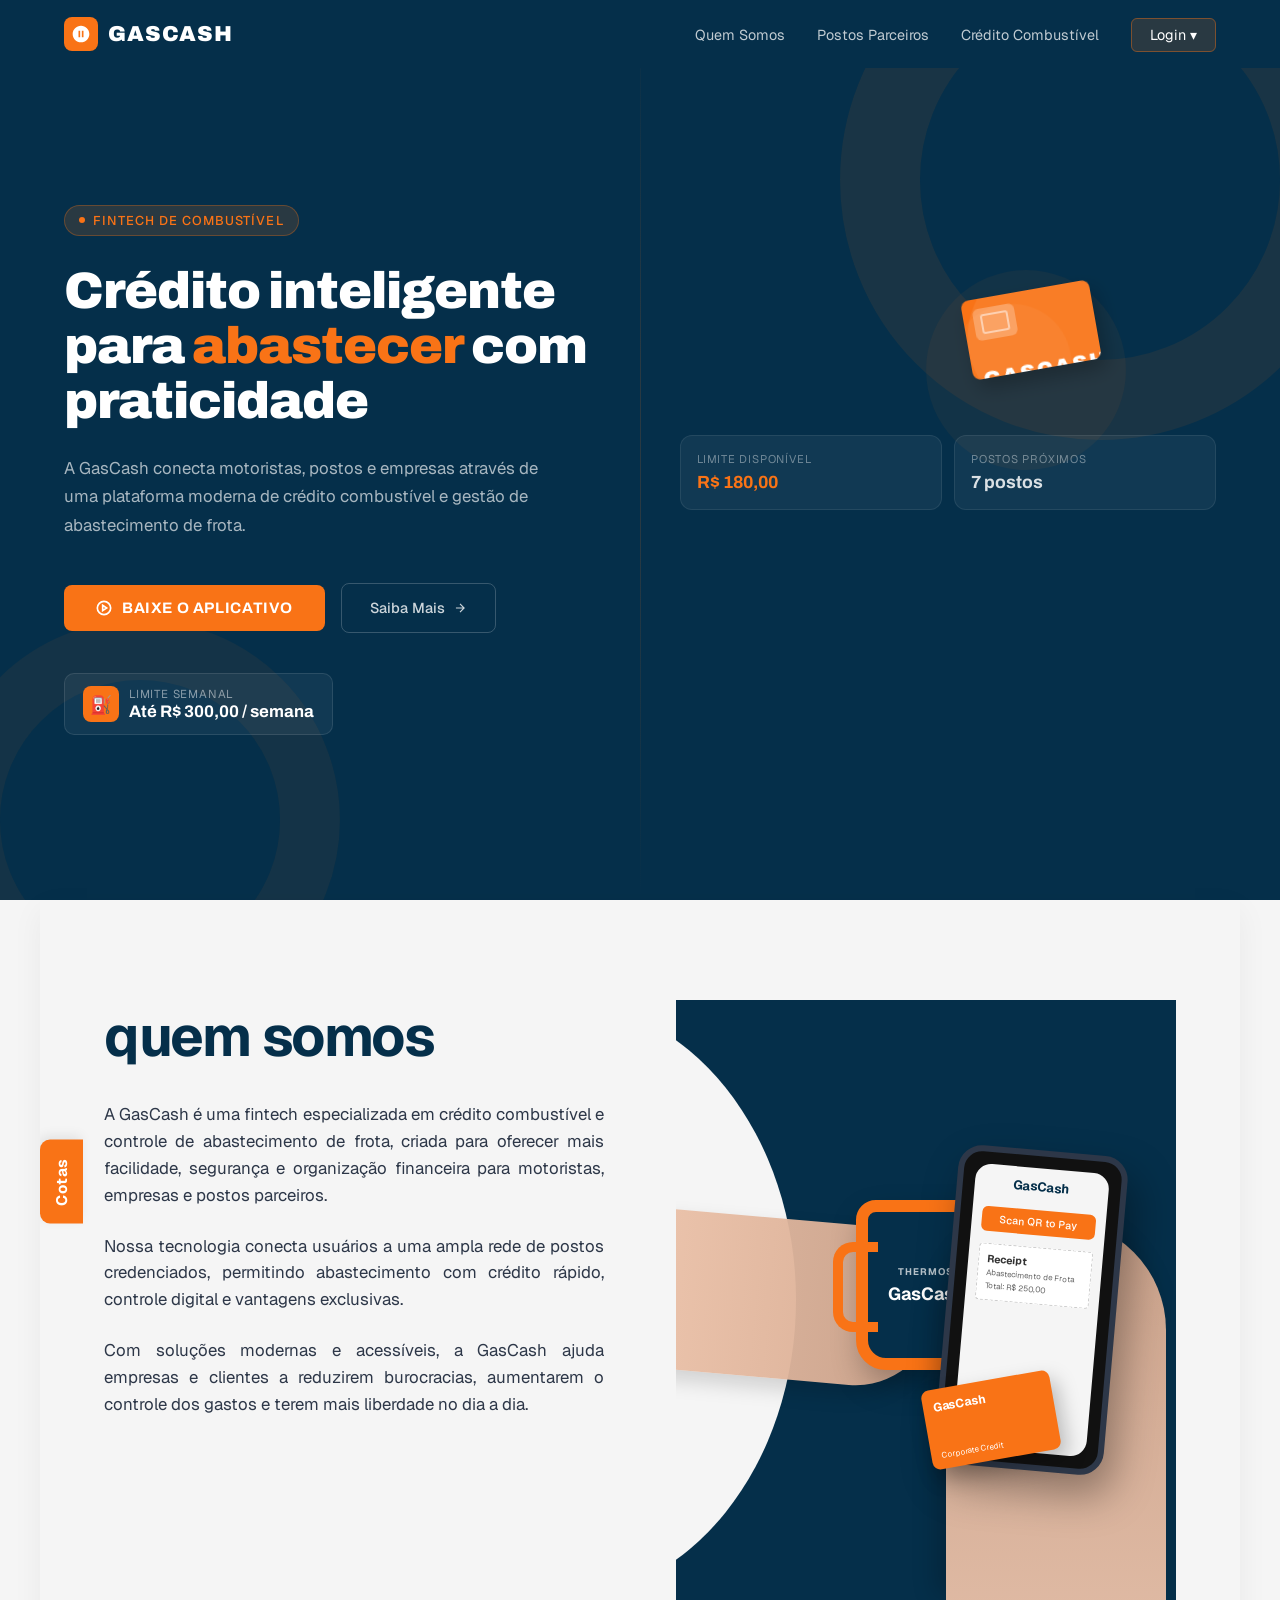
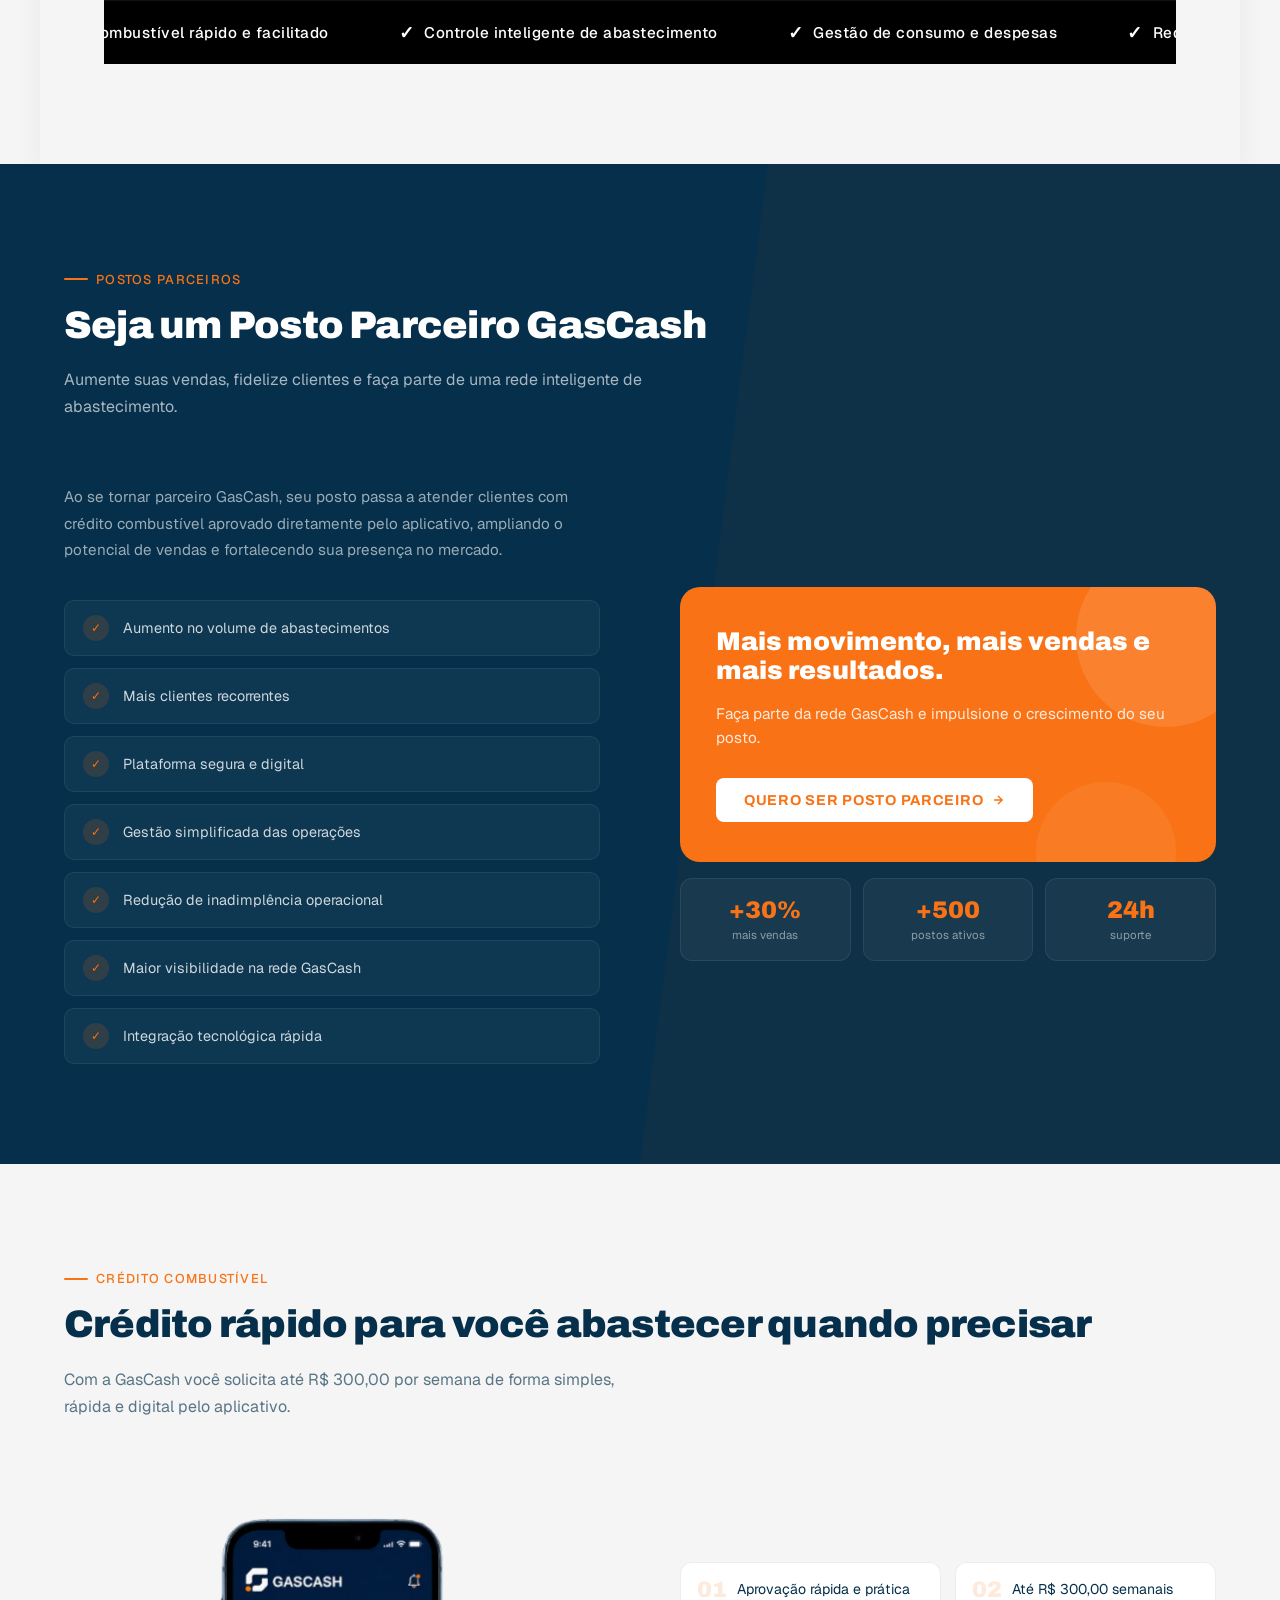
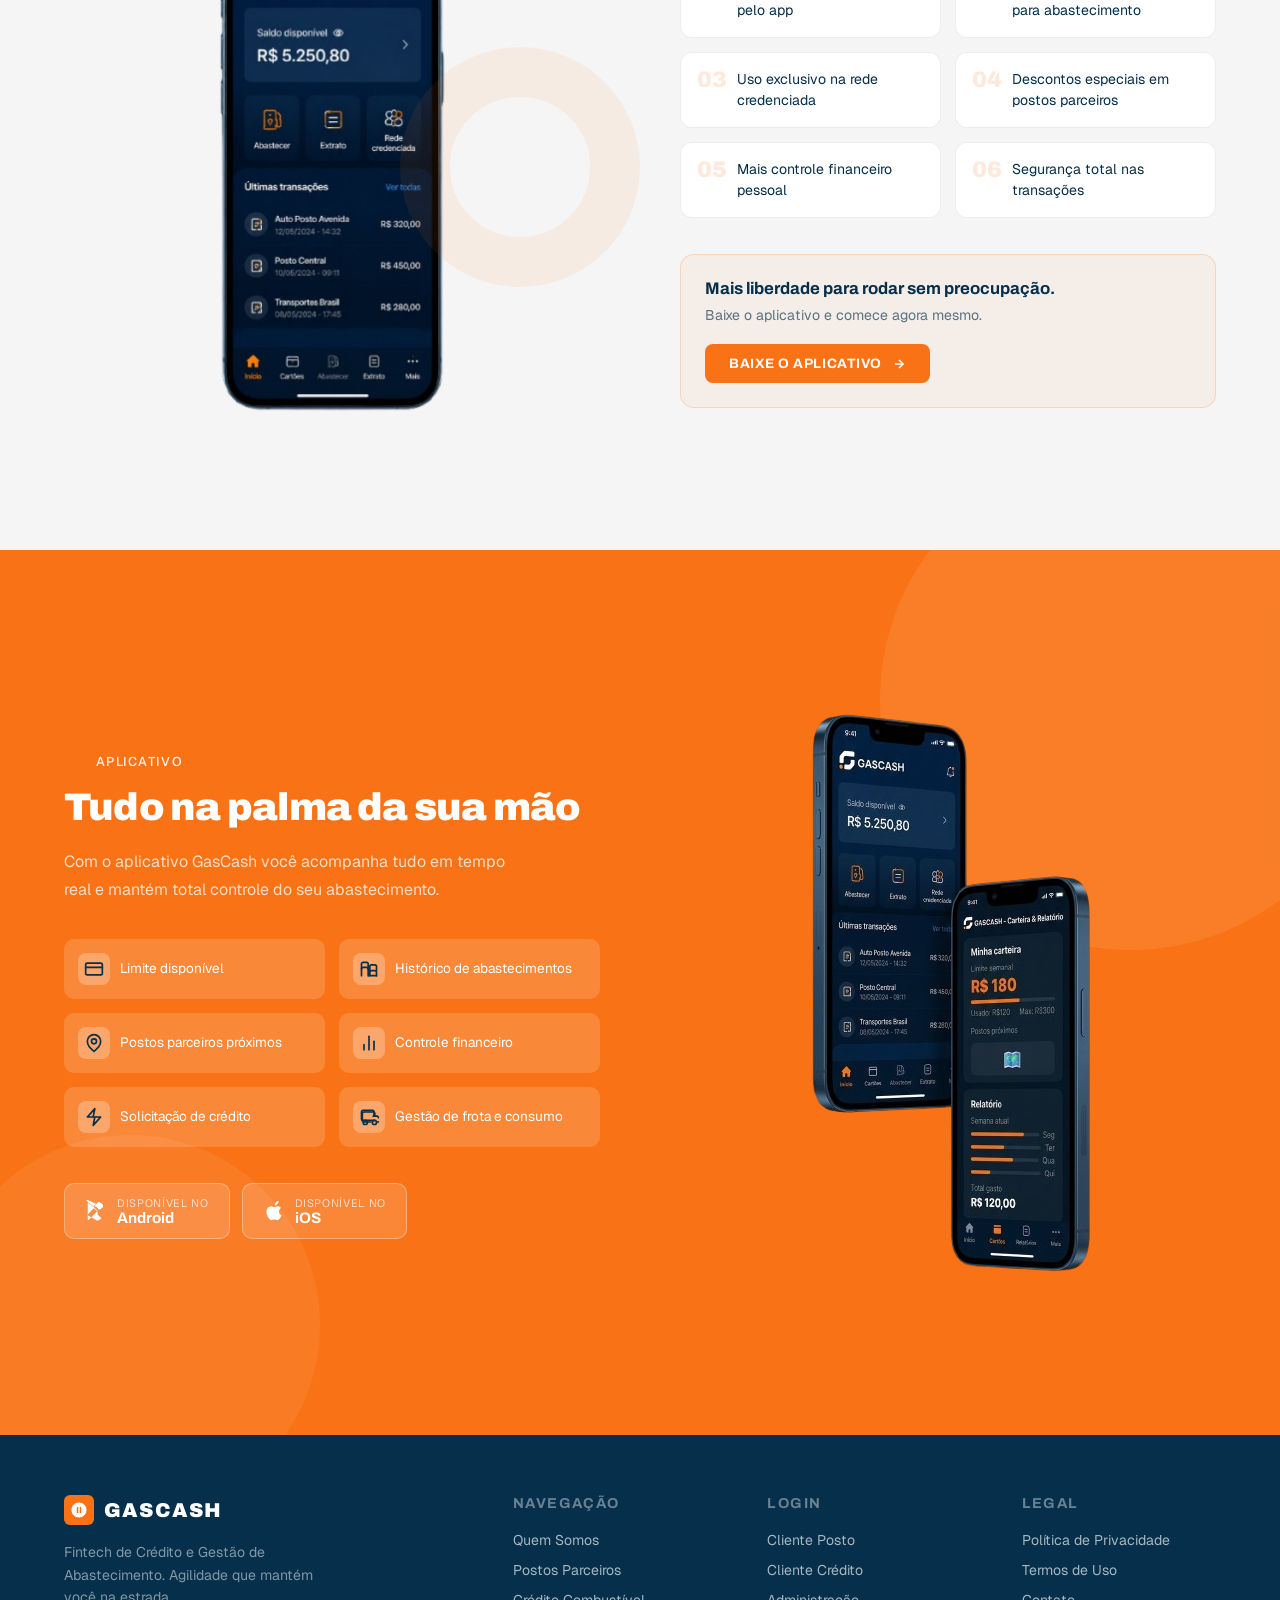
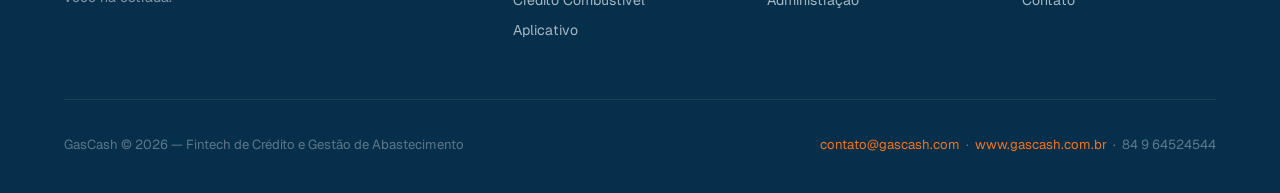
==== index.html @ 9c0496f0 "Initial commit" ====
<!doctype html>
<html lang="pt-BR">
  <head>
    <meta charset="UTF-8" />
    <meta name="viewport" content="width=device-width, initial-scale=1.0" />
    <title>GasCash — Crédito Combustível</title>
    <link
      href="https://fonts.googleapis.com/css2?family=Archivo:wght@400;600;700;900&family=Geist:wght@400;500&display=swap"
      rel="stylesheet"
    />
    <link rel="stylesheet" href="css/stilo.css">
  </head>
  <body>
    <!-- NAV -->
    <nav id="mainNav">
      <a href="#" class="nav-logo">
        <div class="nav-logo-icon">
          <svg viewBox="0 0 24 24">
            <path
              d="M12 2C6.48 2 2 6.48 2 12s4.48 10 10 10 10-4.48 10-10S17.52 2 12 2zm-1 14H9V8h2v8zm4 0h-2V8h2v8z"
            />
          </svg>
        </div>
        GASCASH
      </a>
      <ul class="nav-links">
        <li><a href="#sobre">Quem Somos</a></li>
        <li><a href="#postos">Postos Parceiros</a></li>
        <li><a href="#credito">Crédito Combustível</a></li>
        <li class="nav-login">
          <a href="#">Login ▾</a>
          <div class="nav-dropdown">
            <a href="#">Cliente Posto</a>
            <a href="#">Cliente Crédito</a>
            <a href="#">Administração</a>
          </div>
        </li>
      </ul>
      <div class="hamburger" onclick="toggleMenu()">
        <span></span><span></span><span></span>
      </div>
    </nav>

    <!-- HERO -->
    <section id="hero">
      <div class="hero-bg-shapes">
        <div class="shape-1"></div>
        <div class="shape-2"></div>
        <div class="shape-3"></div>
      </div>
      <div class="hero-bg-line"></div>

      <div class="hero-inner">
        <div>
          <div class="hero-label">
            <span class="hero-label-dot"></span>
            Fintech de Combustível
          </div>
          <h1 class="hero-title">
            Crédito inteligente para <span class="accent">abastecer</span> com
            praticidade
          </h1>
          <p class="hero-sub">
            A GasCash conecta motoristas, postos e empresas através de uma
            plataforma moderna de crédito combustível e gestão de abastecimento
            de frota.
          </p>
          <div class="hero-actions">
            <a href="#app" class="btn-primary">
              <svg
                width="16"
                height="16"
                viewBox="0 0 24 24"
                fill="none"
                stroke="currentColor"
                stroke-width="2.5"
              >
                <path
                  d="M12 2a10 10 0 1 1 0 20A10 10 0 0 1 12 2zm-2 14l6-4-6-4v8z"
                />
              </svg>
              Baixe o Aplicativo
            </a>
            <a href="#sobre" class="btn-secondary">
              Saiba Mais
              <svg
                width="14"
                height="14"
                viewBox="0 0 24 24"
                fill="none"
                stroke="currentColor"
                stroke-width="2"
              >
                <path d="M5 12h14M12 5l7 7-7 7" />
              </svg>
            </a>
          </div>
          <div class="hero-badge">
            <div class="hero-badge-icon">⛽</div>
            <div class="hero-badge-text">
              <small>Limite Semanal</small>
              <strong>Até R$ 300,00 / semana</strong>
            </div>
          </div>
        </div>

        <div class="hero-visual">
          <!-- Card frente -->
          <div class="mockup-card orange">
            <div class="bg-shape"></div>
            <div class="bg-shape2"></div>
            <div class="card-chip"></div>
            <div class="card-brand">GASCASH</div>
            <div class="card-number">•••• •••• •••• 4712</div>
            <div class="card-row">
              <div class="card-holder">
                <small>Titular</small>
                <span>PEDRO LUCAS</span>
              </div>
              <div style="text-align: right">
                <small
                  style="
                    font-size: 0.65rem;
                    color: rgba(255, 255, 255, 0.5);
                    text-transform: uppercase;
                    letter-spacing: 0.07em;
                  "
                  >Validade</small
                >
                <span
                  style="
                    font-family: &quot;Archivo&quot;, sans-serif;
                    font-weight: 700;
                    font-size: 0.9rem;
                  "
                  >08/28</span
                >
              </div>
            </div>
          </div>

          <div class="info-row">
            <div class="info-box">
              <small>Limite disponível</small>
              <span>R$ 180,00</span>
            </div>
            <div class="info-box">
              <small>Postos próximos</small>
              <span class="neutral">7 postos</span>
            </div>
          </div>
        </div>
      </div>
    </section>

    <!-- SOBRE -->
     <section class="gascash-about-section">
        <div class="side-badge">Cotas</div>

        <div class="section-container clearfix">
            <div class="content-column">
                <h1>quem somos</h1>
                <p>
                    A GasCash é uma fintech especializada em crédito combustível e controle de abastecimento de frota, criada para oferecer mais facilidade, segurança e organização financeira para motoristas, empresas e postos parceiros.
                </p>
                <p>
                    Nossa tecnologia conecta usuários a uma ampla rede de postos credenciados, permitindo abastecimento com crédito rápido, controle digital e vantagens exclusivas.
                </p>
                <p>
                    Com soluções modernas e acessíveis, a GasCash ajuda empresas e clientes a reduzirem burocracias, aumentarem o controle dos gastos e terem mais liberdade no dia a dia.
                </p>
            </div>

            <div class="image-column">
                <div class="curve-overlay"></div>
                
                <div class="visual-container">
                    <div class="mockup-hand-left"></div>
                    <div class="mockup-mug">
                        <span style="font-size:0.6rem; opacity:0.7; letter-spacing:1px; margin-bottom:4px;">THERMOS</span>
                        GasCash
                    </div>

                    <div class="mockup-hand-right"></div>
                    
                    <div class="mockup-phone">
                        <div class="phone-screen">
                            <div class="phone-header">GasCash</div>
                            <div class="phone-btn">Scan QR to Pay</div>
                            <div class="phone-receipt">
                                <strong>Receipt</strong><br>
                                <span style="font-size:0.5rem; color:#666;">Abastecimento de Frota<br>Total: R$ 250,00</span>
                            </div>
                        </div>
                    </div>

                    <div class="mockup-card">
                        GasCash
                        <div style="font-size:0.5rem; font-weight:400; margin-top:35px;">Corporate Credit</div>
                    </div>
                </div>
            </div>
        </div>

        <div class="info-ticker-bar">
            <div class="ticker-scroll" id="tickerScroll">
                <ul class="ticker-list" id="tickerList">
                    <li class="ticker-item">Crédito combustível rápido e facilitado</li>
                    <li class="ticker-item">Controle inteligente de abastecimento</li>
                    <li class="ticker-item">Gestão de consumo e despesas</li>
                    <li class="ticker-item">Rede de postos parceiros credenciados</li>
                    <li class="ticker-item">Aplicativo prático e seguro</li>
                    <li class="ticker-item">Mais comodidade para motoristas e empresas</li>
                    <li class="ticker-item">Tecnologia financeira integrada</li>
                </ul>
            </div>
        </div>
    </section>

    <!-- POSTOS PARCEIROS -->
    <section id="postos">
      <div class="section-inner">
        <div class="reveal">
          <span class="section-label" style="color: var(--orange)"
            >Postos Parceiros</span
          >
          <h2 class="section-title light">Seja um Posto Parceiro GasCash</h2>
          <p class="section-desc light">
            Aumente suas vendas, fidelize clientes e faça parte de uma rede
            inteligente de abastecimento.
          </p>
        </div>

        <div class="postos-grid">
          <div class="reveal">
            <p
              style="
                font-family: &quot;Geist&quot;, sans-serif;
                font-size: 0.95rem;
                line-height: 1.75;
                color: rgba(255, 255, 255, 0.6);
                margin-bottom: 28px;
              "
            >
              Ao se tornar parceiro GasCash, seu posto passa a atender clientes
              com crédito combustível aprovado diretamente pelo aplicativo,
              ampliando o potencial de vendas e fortalecendo sua presença no
              mercado.
            </p>
            <div class="benefits-grid">
              <div class="benefit-row">
                <div class="check">✓</div>
                <p>Aumento no volume de abastecimentos</p>
              </div>
              <div class="benefit-row">
                <div class="check">✓</div>
                <p>Mais clientes recorrentes</p>
              </div>
              <div class="benefit-row">
                <div class="check">✓</div>
                <p>Plataforma segura e digital</p>
              </div>
              <div class="benefit-row">
                <div class="check">✓</div>
                <p>Gestão simplificada das operações</p>
              </div>
              <div class="benefit-row">
                <div class="check">✓</div>
                <p>Redução de inadimplência operacional</p>
              </div>
              <div class="benefit-row">
                <div class="check">✓</div>
                <p>Maior visibilidade na rede GasCash</p>
              </div>
              <div class="benefit-row">
                <div class="check">✓</div>
                <p>Integração tecnológica rápida</p>
              </div>
            </div>
          </div>

          <div class="postos-visual reveal">
            <div class="posto-cta-card">
              <div class="bg-c1"></div>
              <div class="bg-c2"></div>
              <h3>Mais movimento, mais vendas e mais resultados.</h3>
              <p>
                Faça parte da rede GasCash e impulsione o crescimento do seu
                posto.
              </p>
              <a href="#" class="btn-white">
                Quero ser Posto Parceiro
                <svg
                  width="14"
                  height="14"
                  viewBox="0 0 24 24"
                  fill="none"
                  stroke="currentColor"
                  stroke-width="2.5"
                >
                  <path d="M5 12h14M12 5l7 7-7 7" />
                </svg>
              </a>
            </div>
            <div class="posto-mini-stats">
              <div class="mini-stat">
                <div class="n">+30%</div>
                <div class="t">mais vendas</div>
              </div>
              <div class="mini-stat">
                <div class="n">+500</div>
                <div class="t">postos ativos</div>
              </div>
              <div class="mini-stat">
                <div class="n">24h</div>
                <div class="t">suporte</div>
              </div>
            </div>
          </div>
        </div>
      </div>
    </section>

    <!-- CRÉDITO COMBUSTÍVEL -->
   <section id="credito">
  <div class="section-inner">
    <div class="reveal">
      <span class="section-label">Crédito Combustível</span>
      <h2 class="section-title">
        Crédito rápido para você abastecer quando precisar
      </h2>
      <p class="section-desc">
        Com a GasCash você solicita até R$ 300,00 por semana de forma
        simples, rápida e digital pelo aplicativo.
      </p>
    </div>

    <div class="credito-layout">
      <div class="credito-visual reveal">
        <div class="phone-frame">
          <img 
            src="img/cell.png" 
            alt="Aplicativo GasCash em um smartphone" 
            class="phone-image"
            style="width: 100%; height: auto; display: block; border-radius: inherit;"
          />
        </div>
        <div class="credito-deco"></div>
      </div>

      <div class="reveal">
        <div class="vantagens-grid">
          <div class="vantagem-item">
            <div class="vantagem-num">01</div>
            <p>Aprovação rápida e prática pelo app</p>
          </div>
          <div class="vantagem-item">
            <div class="vantagem-num">02</div>
            <p>Até R$ 300,00 semanais para abastecimento</p>
          </div>
          <div class="vantagem-item">
            <div class="vantagem-num">03</div>
            <p>Uso exclusivo na rede credenciada</p>
          </div>
          <div class="vantagem-item">
            <div class="vantagem-num">04</div>
            <p>Descontos especiais em postos parceiros</p>
          </div>
          <div class="vantagem-item">
            <div class="vantagem-num">05</div>
            <p>Mais controle financeiro pessoal</p>
          </div>
          <div class="vantagem-item">
            <div class="vantagem-num">06</div>
            <p>Segurança total nas transações</p>
          </div>
        </div>
        <div
          style="
            margin-top: 36px;
            padding: 24px;
            background: rgba(249, 115, 22, 0.06);
            border: 1px solid rgba(249, 115, 22, 0.2);
            border-radius: 14px;
          "
        >
          <p
            style="
              font-family: 'Archivo', sans-serif;
              font-weight: 700;
              font-size: 1.05rem;
              color: var(--navy);
              margin-bottom: 8px;
            "
          >
            Mais liberdade para rodar sem preocupação.
          </p>
          <p
            style="
              font-family: 'Geist', sans-serif;
              font-size: 0.88rem;
              color: rgba(5, 47, 74, 0.65);
              margin-bottom: 20px;
            "
          >
            Baixe o aplicativo e comece agora mesmo.
          </p>
          <a
            href="#app"
            class="btn-primary"
            style="font-size: 0.85rem; padding: 12px 24px"
          >
            Baixe o Aplicativo
            <svg
              width="14"
              height="14"
              viewBox="0 0 24 24"
              fill="none"
              stroke="currentColor"
              stroke-width="2.5"
            >
              <path d="M5 12h14M12 5l7 7-7 7" />
            </svg>
          </a>
        </div>
      </div>
    </div>
  </div>
</section>

    <!-- APP -->
<section id="app">
  <div class="section-inner app-inner">
    <div class="reveal">
      <span class="section-label" style="color: rgba(255, 255, 255, 0.9)">
        Aplicativo
      </span>
      <h2 class="section-title" style="color: white">
        Tudo na palma da sua mão
      </h2>
      <p
        style="
          font-family: 'Geist', sans-serif;
          font-size: 1rem;
          line-height: 1.7;
          color: rgba(255, 255, 255, 0.75);
          max-width: 460px;
        "
      >
        Com o aplicativo GasCash você acompanha tudo em tempo real e mantém
        total controle do seu abastecimento.
      </p>

      <div class="app-features">
        <div class="app-feat">
          <div class="icon-box">
            <svg width="20" height="20" viewBox="0 0 24 24" fill="none" stroke="currentColor" stroke-width="2" stroke-linecap="round" stroke-linejoin="round"><rect width="20" height="14" x="2" y="5" rx="2"/><line x1="2" x2="22" y1="10" y2="10"/></svg>
          </div>
          <p>Limite disponível</p>
        </div>
        <div class="app-feat">
          <div class="icon-box">
            <svg width="20" height="20" viewBox="0 0 24 24" fill="none" stroke="currentColor" stroke-width="2" stroke-linecap="round" stroke-linejoin="round"><path d="M12 20h9"/><path d="M3 20v-8a2 2 0 0 1 2-2h4a2 2 0 0 1 2 2v8"/><path d="M3 12V6a2 2 0 0 1 2-2h4a2 2 0 0 1 2 2v6"/><path d="M13 20v-4a2 2 0 0 1 2-2h4a2 2 0 0 1 2 2v4"/><path d="M13 14V9a2 2 0 0 1 2-2h4a2 2 0 0 1 2 2v5"/></svg>
          </div>
          <p>Histórico de abastecimentos</p>
        </div>
        <div class="app-feat">
          <div class="icon-box">
            <svg width="20" height="20" viewBox="0 0 24 24" fill="none" stroke="currentColor" stroke-width="2" stroke-linecap="round" stroke-linejoin="round"><path d="M20 10c0 6-8 12-8 12s-8-6-8-12a8 8 0 0 1 16 0Z"/><circle cx="12" cy="10" r="3"/></svg>
          </div>
          <p>Postos parceiros próximos</p>
        </div>
        <div class="app-feat">
          <div class="icon-box">
            <svg width="20" height="20" viewBox="0 0 24 24" fill="none" stroke="currentColor" stroke-width="2" stroke-linecap="round" stroke-linejoin="round"><line x1="18" x2="18" y1="20" y2="10"/><line x1="12" x2="12" y1="20" y2="4"/><line x1="6" x2="6" y1="20" y2="14"/></svg>
          </div>
          <p>Controle financeiro</p>
        </div>
        <div class="app-feat">
          <div class="icon-box">
            <svg width="20" height="20" viewBox="0 0 24 24" fill="none" stroke="currentColor" stroke-width="2" stroke-linecap="round" stroke-linejoin="round"><path d="m13 2-2 10h9L11 22l2-10H4Z"/></svg>
          </div>
          <p>Solicitação de crédito</p>
        </div>
        <div class="app-feat">
          <div class="icon-box">
            <svg width="20" height="20" viewBox="0 0 24 24" fill="none" stroke="currentColor" stroke-width="2" stroke-linecap="round" stroke-linejoin="round"><path d="M14 18H6a2 2 0 0 1-2-2V8a2 2 0 0 1 2-2h11a2 2 0 0 1 2 2v3"/><path d="M19 16H5a2 2 0 0 1-2-2V6a2 2 0 0 1 2-2h11a2 2 0 0 1 2 2v5"/><path d="M17 11h5l3 3v4h-3"/><circle cx="7.5" cy="18.5" r="2.5"/><circle cx="18.5" cy="18.5" r="2.5"/></svg>
          </div>
          <p>Gestão de frota e consumo</p>
        </div>
      </div>

      <div class="app-store-btns">
        <a href="#" class="store-btn">
          <span class="store-icon">
            <svg width="22" height="22" viewBox="0 0 24 24" fill="currentColor"><path d="M3.609 1.814L13.783 12 3.61 22.186A2.22 2.22 0 0 1 3 20.59V3.41c0-.623.22-1.181.609-1.596zm11.264 9.112l3.393-1.962c.866-.5 1.455-1.433 1.455-2.51 0-1.077-.59-2.01-1.457-2.51l-3.391-1.96-4.043 4.044 4.043 4.043l.001-.045zm-1.163 2.148L9.667 9.031l-7.25 7.25 10.126 5.845a2.203 2.203 0 0 0 2.202 0l3.393-1.961-4.427-4.426-.001.036zm-4.043-4.043L13.71 5.031 3.583.335a2.21 2.21 0 0 0-2.2 0l7.25 7.25 4.04-4.043z"/></svg>
          </span>
          <div>
            <small>Disponível no</small>
            <strong>Android</strong>
          </div>
        </a>
        <a href="#" class="store-btn">
          <span class="store-icon">
            <svg width="22" height="22" viewBox="0 0 24 24" fill="currentColor"><path d="M18.71 19.5c-.83 1.24-1.71 2.45-3.05 2.47-1.34.03-1.77-.79-3.29-.79-1.53 0-2 .77-3.27.82-1.31.05-2.3-1.32-3.14-2.53C4.25 17 2.94 12.45 4.7 9.39c.87-1.52 2.43-2.48 4.12-2.51 1.28-.02 2.5.87 3.29.87.78 0 2.26-1.07 3.81-.91.65.03 2.47.26 3.64 1.98-.09.06-2.17 1.28-2.15 3.81.03 3.02 2.65 4.03 2.68 4.04-.03.07-.42 1.44-1.38 2.83M15.97 4.17c.66-.81 1.11-1.93.99-3.06-1 .04-2.21.67-2.93 1.49-.62.69-1.16 1.84-1.01 2.96 1.12.09 2.27-.58 2.95-1.39z"/></svg>
          </span>
          <div>
            <small>Disponível no</small>
            <strong>iOS</strong>
          </div>
        </a>
      </div>
    </div>

    <div class="app-visual reveal">
      <div class="app-phone-wrap">
        <img 
          src="img/doiscell.png" 
          alt="Tela de Relatório do App GasCash" 
          class="app-image"
          style="width: 100%; height: auto; display: block; border-radius: inherit;"
        />
      </div>
    </div>
  </div>
</section>

    <!-- FOOTER -->
    <footer>
      <div class="footer-inner">
        <div class="footer-top">
          <div class="footer-brand">
            <a href="#" class="logo">
              <div class="logo-sq">
                <svg viewBox="0 0 24 24">
                  <path
                    d="M12 2C6.48 2 2 6.48 2 12s4.48 10 10 10 10-4.48 10-10S17.52 2 12 2zm-1 14H9V8h2v8zm4 0h-2V8h2v8z"
                  />
                </svg>
              </div>
              GASCASH
            </a>
            <p>
              Fintech de Crédito e Gestão de Abastecimento. Agilidade que mantém
              você na estrada.
            </p>
          </div>
          <div class="footer-col">
            <h4>Navegação</h4>
            <a href="#sobre">Quem Somos</a>
            <a href="#postos">Postos Parceiros</a>
            <a href="#credito">Crédito Combustível</a>
            <a href="#app">Aplicativo</a>
          </div>
          <div class="footer-col">
            <h4>Login</h4>
            <a href="#">Cliente Posto</a>
            <a href="#">Cliente Crédito</a>
            <a href="#">Administração</a>
          </div>
          <div class="footer-col">
            <h4>Legal</h4>
            <a href="#">Política de Privacidade</a>
            <a href="#">Termos de Uso</a>
            <a href="#">Contato</a>
          </div>
        </div>
        <div class="footer-bottom">
          <p>GasCash © 2026 — Fintech de Crédito e Gestão de Abastecimento</p>
          <div class="contact-info">
            <a href="mailto:contato@gascash.com">contato@gascash.com</a>
            &nbsp;·&nbsp;
            <a href="https://www.gascash.com.br">www.gascash.com.br</a>
            &nbsp;·&nbsp; 84 9 64524544
          </div>
        </div>
      </div>
    </footer>
    <script src="js/script.js">
      js
    </script>
  </body>
</html>
---- css/stilo.css ----
:root {
        --orange: #f97316;
        --navy: #052f4a;
        --cloud: #f5f5f5;
        --white: #ffffff;
        --orange-dark: #d9620f;
        --navy-light: #0a4a6e;
      }

      * {
        margin: 0;
        padding: 0;
        box-sizing: border-box;
      }

      html {
        scroll-behavior: smooth;
      }

      body {
        font-family: "Geist", "Archivo", sans-serif;
        background: var(--cloud);
        color: var(--navy);
        overflow-x: hidden;
      }

      /* ─── NAV ─── */
      nav {
        position: fixed;
        top: 0;
        left: 0;
        right: 0;
        z-index: 100;
        background: var(--navy);
        display: flex;
        align-items: center;
        justify-content: space-between;
        padding: 0 5%;
        height: 68px;
        transition: box-shadow 0.3s;
      }
      nav.scrolled {
        box-shadow: 0 4px 32px rgba(5, 47, 74, 0.4);
      }

      .nav-logo {
        display: flex;
        align-items: center;
        gap: 10px;
        font-family: "Archivo", sans-serif;
        font-weight: 900;
        font-size: 1.35rem;
        letter-spacing: 0.04em;
        color: var(--white);
        text-decoration: none;
      }
      .nav-logo-icon {
        width: 34px;
        height: 34px;
        background: var(--orange);
        border-radius: 8px;
        display: flex;
        align-items: center;
        justify-content: center;
      }
      .nav-logo-icon svg {
        width: 20px;
        height: 20px;
        fill: white;
      }

      .nav-links {
        display: flex;
        align-items: center;
        gap: 32px;
        list-style: none;
      }
      .nav-links a {
        color: rgba(255, 255, 255, 0.75);
        text-decoration: none;
        font-family: "Geist", sans-serif;
        font-size: 0.9rem;
        font-weight: 400;
        transition: color 0.2s;
      }
      .nav-links a:hover {
        color: var(--orange);
      }

      .nav-login {
        position: relative;
      }
      .nav-login > a {
        color: var(--white) !important;
        background: rgba(249, 115, 22, 0.15);
        border: 1px solid rgba(249, 115, 22, 0.4);
        padding: 7px 18px;
        border-radius: 6px;
        cursor: pointer;
        transition: background 0.2s !important;
      }
      .nav-login > a:hover {
        background: rgba(249, 115, 22, 0.3) !important;
      }

      .nav-dropdown {
        position: absolute;
        top: calc(100% + 12px);
        right: 0;
        background: var(--navy);
        border: 1px solid rgba(255, 255, 255, 0.1);
        border-radius: 10px;
        min-width: 200px;
        overflow: hidden;
        opacity: 0;
        pointer-events: none;
        transform: translateY(-8px);
        transition:
          opacity 0.2s,
          transform 0.2s;
      }
      .nav-login:hover .nav-dropdown {
        opacity: 1;
        pointer-events: all;
        transform: translateY(0);
      }
      .nav-dropdown a {
        display: block;
        padding: 12px 20px;
        color: rgba(255, 255, 255, 0.8) !important;
        font-size: 0.88rem !important;
        border-bottom: 1px solid rgba(255, 255, 255, 0.06);
        transition: background 0.15s !important;
      }
      .nav-dropdown a:last-child {
        border-bottom: none;
      }
      .nav-dropdown a:hover {
        background: rgba(249, 115, 22, 0.15) !important;
        color: var(--orange) !important;
      }

      .hamburger {
        display: none;
        flex-direction: column;
        gap: 5px;
        cursor: pointer;
        padding: 4px;
      }
      .hamburger span {
        width: 24px;
        height: 2px;
        background: white;
        border-radius: 2px;
        transition: 0.3s;
      }

      /* ─── HERO ─── */
      #hero {
        min-height: 100vh;
        background: var(--navy);
        position: relative;
        overflow: hidden;
        display: flex;
        align-items: center;
        padding: 100px 5% 60px;
      }

      .hero-bg-shapes {
        position: absolute;
        inset: 0;
        pointer-events: none;
      }
      .hero-bg-shapes .shape-1 {
        position: absolute;
        top: -80px;
        right: -80px;
        width: 520px;
        height: 520px;
        border-radius: 50%;
        border: 80px solid rgba(249, 115, 22, 0.08);
      }
      .hero-bg-shapes .shape-2 {
        position: absolute;
        bottom: -120px;
        left: -60px;
        width: 400px;
        height: 400px;
        border-radius: 50%;
        border: 60px solid rgba(249, 115, 22, 0.06);
      }
      .hero-bg-shapes .shape-3 {
        position: absolute;
        top: 30%;
        right: 12%;
        width: 200px;
        height: 200px;
        border-radius: 50%;
        background: rgba(249, 115, 22, 0.05);
      }
      .hero-bg-line {
        position: absolute;
        top: 0;
        bottom: 0;
        left: 50%;
        width: 1px;
        background: linear-gradient(
          to bottom,
          transparent,
          rgba(249, 115, 22, 0.15) 40%,
          rgba(249, 115, 22, 0.15) 60%,
          transparent
        );
      }

      .hero-inner {
        max-width: 1200px;
        width: 100%;
        margin: 0 auto;
        display: grid;
        grid-template-columns: 1fr 1fr;
        gap: 80px;
        align-items: center;
        position: relative;
        z-index: 2;
      }

      .hero-label {
        display: inline-flex;
        align-items: center;
        gap: 8px;
        background: rgba(249, 115, 22, 0.15);
        border: 1px solid rgba(249, 115, 22, 0.3);
        color: var(--orange);
        font-family: "Geist", sans-serif;
        font-size: 0.8rem;
        font-weight: 500;
        letter-spacing: 0.08em;
        text-transform: uppercase;
        padding: 6px 14px;
        border-radius: 50px;
        margin-bottom: 28px;
        animation: fadeUp 0.6s ease both;
      }
      .hero-label-dot {
        width: 6px;
        height: 6px;
        border-radius: 50%;
        background: var(--orange);
        animation: pulse 1.8s ease-in-out infinite;
      }

      @keyframes pulse {
        0%,
        100% {
          opacity: 1;
          transform: scale(1);
        }
        50% {
          opacity: 0.5;
          transform: scale(0.7);
        }
      }

      .hero-title {
        font-family: "Archivo", sans-serif;
        font-weight: 900;
        font-size: clamp(2.2rem, 4vw, 3.6rem);
        line-height: 1.08;
        color: var(--white);
        letter-spacing: -0.02em;
        margin-bottom: 24px;
        animation: fadeUp 0.6s 0.1s ease both;
      }
      .hero-title .accent {
        color: var(--orange);
      }

      .hero-sub {
        font-family: "Geist", sans-serif;
        font-size: 1.05rem;
        line-height: 1.7;
        color: rgba(255, 255, 255, 0.65);
        max-width: 500px;
        margin-bottom: 44px;
        animation: fadeUp 0.6s 0.2s ease both;
      }

      .hero-actions {
        display: flex;
        align-items: center;
        gap: 16px;
        flex-wrap: wrap;
        animation: fadeUp 0.6s 0.3s ease both;
      }

      .btn-primary {
        background: var(--orange);
        color: white;
        font-family: "Archivo", sans-serif;
        font-weight: 700;
        font-size: 0.95rem;
        letter-spacing: 0.04em;
        text-transform: uppercase;
        padding: 15px 32px;
        border-radius: 8px;
        border: none;
        cursor: pointer;
        text-decoration: none;
        display: inline-flex;
        align-items: center;
        gap: 10px;
        transition:
          background 0.2s,
          transform 0.15s;
        position: relative;
        overflow: hidden;
      }
      .btn-primary::after {
        content: "";
        position: absolute;
        inset: 0;
        background: white;
        opacity: 0;
        transition: opacity 0.2s;
      }
      .btn-primary:hover {
        background: var(--orange-dark);
        transform: translateY(-2px);
      }
      .btn-primary:active {
        transform: translateY(0);
      }

      .btn-secondary {
        background: transparent;
        color: rgba(255, 255, 255, 0.8);
        font-family: "Geist", sans-serif;
        font-weight: 500;
        font-size: 0.9rem;
        padding: 15px 28px;
        border-radius: 8px;
        border: 1px solid rgba(255, 255, 255, 0.2);
        cursor: pointer;
        text-decoration: none;
        display: inline-flex;
        align-items: center;
        gap: 8px;
        transition:
          border-color 0.2s,
          color 0.2s;
      }
      .btn-secondary:hover {
        border-color: var(--orange);
        color: var(--orange);
      }

      .hero-badge {
        display: inline-flex;
        align-items: center;
        gap: 10px;
        background: rgba(255, 255, 255, 0.05);
        border: 1px solid rgba(255, 255, 255, 0.1);
        border-radius: 10px;
        padding: 12px 18px;
        margin-top: 40px;
        animation: fadeUp 0.6s 0.4s ease both;
      }
      .hero-badge-icon {
        width: 36px;
        height: 36px;
        background: var(--orange);
        border-radius: 8px;
        display: flex;
        align-items: center;
        justify-content: center;
        font-size: 1.1rem;
      }
      .hero-badge-text small {
        display: block;
        font-family: "Geist", sans-serif;
        font-size: 0.72rem;
        color: rgba(255, 255, 255, 0.5);
        text-transform: uppercase;
        letter-spacing: 0.07em;
      }
      .hero-badge-text strong {
        font-family: "Archivo", sans-serif;
        font-size: 1.05rem;
        font-weight: 700;
        color: var(--white);
      }

      /* hero right – card mockup */
      .hero-visual {
        display: flex;
        flex-direction: column;
        gap: 16px;
        animation: fadeIn 0.8s 0.3s ease both;
        position: relative;
      }

      .mockup-card {
        border-radius: 20px;
        padding: 28px 32px;
        position: relative;
        overflow: hidden;
      }
      .mockup-card.orange {
        background: var(--orange);
        color: white;
      }
      .mockup-card.dark {
        background: #0a1e2e;
        color: white;
        border: 1px solid rgba(255, 255, 255, 0.08);
      }

      .card-chip {
        width: 42px;
        height: 32px;
        background: rgba(255, 255, 255, 0.25);
        border-radius: 6px;
        margin-bottom: 28px;
        position: relative;
      }
      .card-chip::after {
        content: "";
        position: absolute;
        top: 50%;
        left: 50%;
        transform: translate(-50%, -50%);
        width: 24px;
        height: 16px;
        border: 2px solid rgba(255, 255, 255, 0.5);
        border-radius: 3px;
      }

      .card-brand {
        font-family: "Archivo", sans-serif;
        font-weight: 900;
        font-size: 1.3rem;
        letter-spacing: 0.1em;
        margin-bottom: 30px;
      }
      .card-number {
        font-family: "Geist", sans-serif;
        font-size: 0.95rem;
        letter-spacing: 0.2em;
        color: rgba(255, 255, 255, 0.7);
        margin-bottom: 20px;
      }
      .card-row {
        display: flex;
        justify-content: space-between;
        align-items: flex-end;
      }
      .card-holder small {
        display: block;
        font-size: 0.65rem;
        color: rgba(255, 255, 255, 0.5);
        text-transform: uppercase;
        letter-spacing: 0.1em;
      }
      .card-holder span {
        font-family: "Archivo", sans-serif;
        font-weight: 700;
        font-size: 0.95rem;
        letter-spacing: 0.05em;
      }
      .card-limit-box {
        text-align: right;
      }
      .card-limit-box small {
        font-size: 0.65rem;
        color: rgba(255, 255, 255, 0.5);
        text-transform: uppercase;
        letter-spacing: 0.07em;
      }
      .card-limit-box span {
        font-family: "Archivo", sans-serif;
        font-weight: 700;
        font-size: 1.1rem;
        color: var(--orange);
      }
      .card-limit-box .dark-accent {
        color: #7dd3fc;
      }

      .mockup-card .bg-shape {
        position: absolute;
        right: -30px;
        top: -30px;
        width: 160px;
        height: 160px;
        border-radius: 50%;
        background: rgba(255, 255, 255, 0.07);
        pointer-events: none;
      }
      .mockup-card .bg-shape2 {
        position: absolute;
        right: 30px;
        bottom: -50px;
        width: 120px;
        height: 120px;
        border-radius: 50%;
        background: rgba(255, 255, 255, 0.04);
        pointer-events: none;
      }

      .info-row {
        display: grid;
        grid-template-columns: 1fr 1fr;
        gap: 12px;
        margin-top: 4px;
      }
      .info-box {
        background: rgba(255, 255, 255, 0.05);
        border: 1px solid rgba(255, 255, 255, 0.08);
        border-radius: 12px;
        padding: 16px;
      }
      .info-box small {
        font-size: 0.7rem;
        color: rgba(255, 255, 255, 0.4);
        text-transform: uppercase;
        letter-spacing: 0.07em;
        display: block;
        margin-bottom: 6px;
      }
      .info-box span {
        font-family: "Archivo", sans-serif;
        font-weight: 700;
        font-size: 1.1rem;
        color: var(--orange);
      }
      .info-box .neutral {
        color: rgba(255, 255, 255, 0.85);
      }

      /* ─── SECTION BASE ─── */
      section {
        padding: 100px 5%;
      }
      .section-inner {
        max-width: 1200px;
        margin: 0 auto;
      }

      .section-label {
        display: inline-flex;
        align-items: center;
        gap: 8px;
        font-family: "Geist", sans-serif;
        font-size: 0.8rem;
        font-weight: 500;
        letter-spacing: 0.1em;
        text-transform: uppercase;
        color: var(--orange);
        margin-bottom: 16px;
      }
      .section-label::before {
        content: "";
        display: block;
        width: 24px;
        height: 2px;
        background: var(--orange);
        border-radius: 2px;
      }

      .section-title {
        font-family: "Archivo", sans-serif;
        font-weight: 900;
        font-size: clamp(1.8rem, 3vw, 2.8rem);
        line-height: 1.1;
        letter-spacing: -0.02em;
        color: var(--navy);
        margin-bottom: 20px;
      }
      .section-title.light {
        color: var(--white);
      }

      .section-desc {
        font-family: "Geist", sans-serif;
        font-size: 1rem;
        line-height: 1.7;
        color: rgba(5, 47, 74, 0.65);
        max-width: 580px;
      }
      .section-desc.light {
        color: rgba(255, 255, 255, 0.65);
      }

      /* ─── SOBRE ─── */
    
        /* Container Principal da Seção */
        .gascash-about-section {
            width: 100%;
            max-width: 1200px;
            margin: auto;
            position: relative;
            overflow: hidden;
            box-shadow: 0 10px 30px rgba(0,0,0,0.05);
        }

        /* Estrutura de duas colunas */
        .section-container {
            width: 100%;
            display: block;
            position: relative;
            min-height: 600px;
        }

        /* Coluna da Esquerda (Conteúdo) */
        .content-column {
            width: 500px;
            float: left;
            position: relative;
            z-index: 10;
        }

        /* Coluna da Direita (Imagem de Fundo e Elementos) */
        .image-column {
            width: 500px;
            float: right;
            height: 600px;
            position: relative;
            background-color: #052F4A; /* Prussian Blue */
            z-index: 1;
            overflow: hidden;
        }

        /* Recorte Curvo Fiel à Imagem de Referência */
        .curve-overlay {
            position: absolute;
            top: 0;
            left: -120px;
            width: 240px;
            height: 100%;
            background-color: #F5F5F5;
            border-radius: 0 100% 100% 0 / 0 50% 50% 0;
            z-index: 2;
        }

        /* Helper para limpar floats */
        .clearfix::after {
            content: "";
            clear: both;
            display: table;
        }

        /* Título Principal em Caixa Baixa */
        .content-column h1 {
            font-size: 3.5rem;
            font-weight: 700;
            color: #052F4A; /* Prussian Blue */
            margin-bottom: 28px;
            letter-spacing: -1.5px;
        }

        /* Parágrafos de Texto */
        .content-column p {
            font-size: 1.05rem;
            line-height: 1.6;
            color: #2D3748;
            margin-bottom: 24px;
            max-width: 520px;
            text-align: justify;
        }

        /* Badge Lateral Esquerdo (Cotas) */
        .side-badge {
            position: absolute;
            left: 0;
            top: 240px;
            background-color: #F97316; /* Orange */
            color: white;
            padding: 18px 12px;
            font-size: 0.95rem;
            font-weight: 700;
            text-transform: capitalize;
            writing-mode: vertical-rl;
            transform: rotate(180deg);
            border-radius: 0 10px 10px 0;
            box-shadow: 2px 4px 12px rgba(0,0,0,0.08);
            letter-spacing: 0.5px;
            z-index: 11;
        }

        /* Composição Visual dos Elementos na Direita */
        .visual-container {
            position: relative;
            width: 100%;
            height: 100%;
            z-index: 3;
        }

        /* Renderização dos Mockups representativos baseados na imagem */
        .mockup-hand-left {
            position: absolute;
            left: -20px;
            top: 220px;
            width: 280px;
            height: 160px;
            background: linear-gradient(to right, rgba(234, 192, 167, 0.95), rgba(214, 169, 143, 0.95));
            border-radius: 0 80px 80px 0;
            transform: rotate(5deg);
            box-shadow: -5px 10px 20px rgba(0,0,0,0.15);
        }

        .mockup-mug {
            position: absolute;
            left: 180px;
            top: 200px;
            width: 140px;
            height: 170px;
            background-color: #052F4A;
            border: 12px solid #F97316;
            border-radius: 20px 20px 30px 30px;
            box-shadow: 5px 15px 30px rgba(0,0,0,0.25);
            display: flex;
            flex-direction: column;
            justify-content: center;
            align-items: center;
            color: white;
            font-weight: 700;
            font-size: 1.1rem;
        }
        
        .mockup-mug::after {
            content: '';
            position: absolute;
            left: -35px;
            top: 30px;
            width: 35px;
            height: 70px;
            border: 10px solid #F97316;
            border-right: none;
            border-radius: 20px 0 0 20px;
        }

        .mockup-hand-right {
            position: absolute;
            right: 10px;
            bottom: 0px;
            width: 220px;
            height: 380px;
            background: linear-gradient(to top, rgba(234, 192, 167, 0.95), rgba(214, 169, 143, 0.95));
            border-radius: 110px 110px 0 0;
            z-index: 4;
            box-shadow: -10px -5px 25px rgba(0,0,0,0.2);
        }

        .mockup-phone {
            position: absolute;
            right: 60px;
            top: 150px;
            width: 170px;
            height: 320px;
            background-color: #111;
            border: 6px solid #2d3748;
            border-radius: 24px;
            padding: 12px;
            z-index: 5;
            box-shadow: 10px 20px 40px rgba(0,0,0,0.35);
            transform: rotate(5deg);
        }

        .phone-screen {
            width: 100%;
            height: 100%;
            background-color: #F5F5F5;
            border-radius: 16px;
            padding: 10px;
            font-size: 0.65rem;
            color: #333;
        }

        .phone-header {
            color: #052F4A;
            font-weight: 700;
            text-align: center;
            margin-bottom: 15px;
            font-size: 0.8rem;
        }

        .phone-btn {
            background-color: #F97316;
            color: white;
            padding: 6px;
            border-radius: 6px;
            text-align: center;
            font-weight: 500;
            margin-bottom: 12px;
        }

        .phone-receipt {
            background: white;
            border: 1px dashed #ccc;
            padding: 8px;
            border-radius: 4px;
        }

        .mockup-card {
            position: absolute;
            right: 120px;
            bottom: 140px;
            width: 130px;
            height: 80px;
            background-color: #F97316;
            border-radius: 8px;
            padding: 10px;
            color: white;
            font-weight: 700;
            font-size: 0.75rem;
            box-shadow: 5px 10px 20px rgba(0,0,0,0.25);
            transform: rotate(-10deg);
            z-index: 6;
        }

        /* Barra de Informações Inferior (Preta) */
        .info-ticker-bar {
            width: 100%;
            background-color: #000000;
            color: #FFFFFF;
            padding: 20px 0;
            overflow: hidden;
            position: relative;
            z-index: 20;
            border-top: 1px solid #111;
        }

        .ticker-scroll {
            display: flex;
            white-space: nowrap;
            width: max-content;
        }

        .ticker-list {
            display: inline-flex;
            list-style: none;
            padding: 0;
            margin: 0;
        }

        .ticker-item {
            font-size: 0.95rem;
            font-weight: 500;
            padding: 0 35px;
            display: flex;
            align-items: center;
            letter-spacing: 0.5px;
        }

        .ticker-item::before {
            content: "✓";
            color: #FFFFFF;
            font-weight: 700;
            margin-right: 10px;
            font-size: 1.1rem;
        }

        /* Responsividade para telas mobile */
        @media (max-width: 1024px) {
            .content-column, .image-column {
                width: 100%;
                float: none;
            }
            .image-column {
                height: 450px;
            }
            .curve-overlay {
                display: none;
            }
            .content-column {
                padding: 60px 40px;
            }
            .side-badge {
                top: 180px;
            }
        }

      /* ─── POSTOS ─── */
      #postos {
        background: var(--navy);
        position: relative;
        overflow: hidden;
      }
      #postos::before {
        content: "";
        position: absolute;
        top: 0;
        right: 0;
        width: 50%;
        height: 100%;
        background: rgba(249, 115, 22, 0.04);
        clip-path: polygon(20% 0, 100% 0, 100% 100%, 0% 100%);
        pointer-events: none;
      }

      .postos-grid {
        display: grid;
        grid-template-columns: 1fr 1fr;
        gap: 80px;
        align-items: center;
        margin-top: 64px;
        position: relative;
        z-index: 2;
      }

      .benefits-grid {
        display: grid;
        grid-template-columns: 1fr;
        gap: 12px;
        margin-top: 36px;
      }
      .benefit-row {
        display: flex;
        align-items: center;
        gap: 14px;
        background: rgba(255, 255, 255, 0.04);
        border: 1px solid rgba(255, 255, 255, 0.07);
        border-radius: 10px;
        padding: 14px 18px;
        transition:
          border-color 0.2s,
          background 0.2s;
      }
      .benefit-row:hover {
        border-color: rgba(249, 115, 22, 0.4);
        background: rgba(249, 115, 22, 0.05);
      }
      .benefit-row .check {
        width: 26px;
        height: 26px;
        border-radius: 50%;
        background: rgba(249, 115, 22, 0.15);
        display: flex;
        align-items: center;
        justify-content: center;
        flex-shrink: 0;
        font-size: 0.75rem;
        color: var(--orange);
      }
      .benefit-row p {
        font-family: "Geist", sans-serif;
        font-size: 0.9rem;
        color: rgba(255, 255, 255, 0.8);
      }

      .postos-visual {
        display: flex;
        flex-direction: column;
        gap: 16px;
      }
      .posto-cta-card {
        background: var(--orange);
        border-radius: 20px;
        padding: 40px 36px;
        color: white;
        position: relative;
        overflow: hidden;
      }
      .posto-cta-card h3 {
        font-family: "Archivo", sans-serif;
        font-weight: 900;
        font-size: 1.6rem;
        line-height: 1.15;
        margin-bottom: 16px;
      }
      .posto-cta-card p {
        font-family: "Geist", sans-serif;
        font-size: 0.95rem;
        line-height: 1.6;
        color: rgba(255, 255, 255, 0.85);
        margin-bottom: 28px;
      }
      .posto-cta-card .bg-c1 {
        position: absolute;
        top: -40px;
        right: -40px;
        width: 180px;
        height: 180px;
        border-radius: 50%;
        background: rgba(255, 255, 255, 0.1);
        pointer-events: none;
      }
      .posto-cta-card .bg-c2 {
        position: absolute;
        bottom: -60px;
        right: 40px;
        width: 140px;
        height: 140px;
        border-radius: 50%;
        background: rgba(255, 255, 255, 0.06);
        pointer-events: none;
      }
      .btn-white {
        background: white;
        color: var(--orange);
        font-family: "Archivo", sans-serif;
        font-weight: 700;
        font-size: 0.9rem;
        letter-spacing: 0.05em;
        text-transform: uppercase;
        padding: 14px 28px;
        border-radius: 8px;
        border: none;
        cursor: pointer;
        text-decoration: none;
        display: inline-flex;
        align-items: center;
        gap: 8px;
        transition:
          transform 0.15s,
          box-shadow 0.15s;
        position: relative;
        z-index: 2;
      }
      .btn-white:hover {
        transform: translateY(-2px);
        box-shadow: 0 8px 24px rgba(0, 0, 0, 0.2);
      }

      .posto-mini-stats {
        display: grid;
        grid-template-columns: 1fr 1fr 1fr;
        gap: 12px;
      }
      .mini-stat {
        background: rgba(255, 255, 255, 0.04);
        border: 1px solid rgba(255, 255, 255, 0.08);
        border-radius: 12px;
        padding: 18px 14px;
        text-align: center;
      }
      .mini-stat .n {
        font-family: "Archivo", sans-serif;
        font-weight: 900;
        font-size: 1.5rem;
        color: var(--orange);
      }
      .mini-stat .t {
        font-family: "Geist", sans-serif;
        font-size: 0.72rem;
        color: rgba(255, 255, 255, 0.5);
        margin-top: 4px;
      }

      /* ─── CRÉDITO ─── */
      #credito {
        background: var(--cloud);
      }

      .credito-layout {
        display: grid;
        grid-template-columns: 1fr 1fr;
        gap: 80px;
        align-items: center;
        margin-top: 64px;
      }

      .credito-visual {
        position: relative;
      }
      .phone-frame {
        width: 320px;
        margin: 0 auto;
       
      }
      .phone-greeting {
        font-family: "Geist", sans-serif;
        font-size: 0.75rem;
        color: rgba(255, 255, 255, 0.5);
        margin-bottom: 4px;
      }
      .phone-name {
        font-family: "Archivo", sans-serif;
        font-weight: 700;
        font-size: 1rem;
        color: white;
        margin-bottom: 24px;
      }
      .phone-limit-label {
        font-size: 0.68rem;
        color: rgba(255, 255, 255, 0.4);
        text-transform: uppercase;
        letter-spacing: 0.08em;
        font-family: "Geist", sans-serif;
      }
      .phone-limit-val {
        font-family: "Archivo", sans-serif;
        font-weight: 900;
        font-size: 2rem;
        color: var(--orange);
        margin: 4px 0 20px;
      }
      .phone-progress {
        background: rgba(255, 255, 255, 0.1);
        border-radius: 50px;
        height: 6px;
        margin-bottom: 8px;
      }
      .phone-progress-fill {
        background: var(--orange);
        height: 100%;
        border-radius: 50px;
        width: 60%;
        position: relative;
      }
      .phone-progress-fill::after {
        content: "";
        position: absolute;
        right: -4px;
        top: -3px;
        width: 12px;
        height: 12px;
        border-radius: 50%;
        background: var(--orange);
        border: 2px solid #0d1f2d;
      }
      .phone-progress-labels {
        display: flex;
        justify-content: space-between;
        font-size: 0.65rem;
        color: rgba(255, 255, 255, 0.4);
        font-family: "Geist", sans-serif;
        margin-bottom: 24px;
      }
      .phone-tx-title {
        font-size: 0.72rem;
        color: rgba(255, 255, 255, 0.4);
        text-transform: uppercase;
        letter-spacing: 0.07em;
        font-family: "Geist", sans-serif;
        margin-bottom: 12px;
      }
      .credito-deco {
        position: absolute;
        right: -40px;
        top: 50%;
        transform: translateY(-50%);
        width: 240px;
        height: 240px;
        border-radius: 50%;
        border: 50px solid rgba(249, 115, 22, 0.08);
        z-index: 1;
      }

      .vantagens-grid {
        display: grid;
        grid-template-columns: 1fr 1fr;
        gap: 14px;
        margin-top: 36px;
      }
      .vantagem-item {
        display: flex;
        gap: 12px;
        align-items: flex-start;
        padding: 16px;
        background: white;
        border: 1px solid rgba(5, 47, 74, 0.08);
        border-radius: 12px;
        transition:
          border-color 0.2s,
          transform 0.2s;
      }
      .vantagem-item:hover {
        border-color: var(--orange);
        transform: translateY(-3px);
      }
      .vantagem-num {
        font-family: "Archivo", sans-serif;
        font-weight: 900;
        font-size: 1.4rem;
        color: rgba(249, 115, 22, 0.15);
        line-height: 1;
        flex-shrink: 0;
        width: 28px;
      }
      .vantagem-item p {
        font-family: "Geist", sans-serif;
        font-size: 0.88rem;
        line-height: 1.5;
        color: var(--navy);
      }

      /* ─── APP ─── */
      #app {
        background: var(--orange);
        position: relative;
        overflow: hidden;
      }
      #app::before {
        content: "";
        position: absolute;
        top: -100px;
        right: -100px;
        width: 500px;
        height: 500px;
        border-radius: 50%;
        background: rgba(255, 255, 255, 0.08);
        pointer-events: none;
      }
      #app::after {
        content: "";
        position: absolute;
        bottom: -80px;
        left: -60px;
        width: 380px;
        height: 380px;
        border-radius: 50%;
        background: rgba(255, 255, 255, 0.06);
        pointer-events: none;
      }

      .app-inner {
        position: relative;
        z-index: 2;
        display: grid;
        grid-template-columns: 1fr 1fr;
        gap: 80px;
        align-items: center;
      }

      .app-features {
        display: grid;
        grid-template-columns: 1fr 1fr;
        gap: 14px;
        margin: 36px 0;
      }
      .app-feat {
        display: flex;
        align-items: center;
        gap: 10px;
        background: rgba(255, 255, 255, 0.15);
        border-radius: 10px;
        padding: 14px;
      }
      .app-feat .icon-box {
        width: 32px;
        height: 32px;
        border-radius: 8px;
        background: rgba(255, 255, 255, 0.25);
        display: flex;
        align-items: center;
        justify-content: center;
        font-size: 0.85rem;
        flex-shrink: 0;
      }
      .app-feat p {
        font-family: "Geist", sans-serif;
        font-size: 0.85rem;
        color: white;
        line-height: 1.4;
      }

      .app-store-btns {
        display: flex;
        gap: 12px;
        flex-wrap: wrap;
      }
      .store-btn {
        display: flex;
        align-items: center;
        gap: 10px;
        background: rgba(255, 255, 255, 0.15);
        border: 1px solid rgba(255, 255, 255, 0.3);
        border-radius: 10px;
        padding: 12px 20px;
        text-decoration: none;
        color: white;
        transition: background 0.2s;
      }
      .store-btn:hover {
        background: rgba(255, 255, 255, 0.25);
      }
      .store-btn .store-icon {
        font-size: 1.4rem;
      }
      .store-btn small {
        display: block;
        font-size: 0.68rem;
        color: rgba(255, 255, 255, 0.7);
        font-family: "Geist", sans-serif;
        text-transform: uppercase;
        letter-spacing: 0.06em;
      }
      .store-btn strong {
        font-family: "Archivo", sans-serif;
        font-weight: 700;
        font-size: 0.95rem;
        display: block;
      }

      .app-visual {
        display: flex;
        justify-content: center;
        gap: 20px;
        align-items: flex-end;
      }
      .app-phone-wrap {
        border-radius: 32px;
        padding: 10px;
      
      }
      .app-phone-wrap.small {
        transform: translateY(30px);
      }
    
      .app-bar-label {
        font-size: 0.62rem;
        color: rgba(255, 255, 255, 0.4);
        font-family: "Geist", sans-serif;
        margin-bottom: 6px;
      }
      .app-bar-fill {
        height: 100%;
        border-radius: 4px;
        background: var(--orange);
      }
      .icon-box {
  display: flex;
  align-items: center;
  justify-content: center;
  /* Mantenha seus estilos antigos de tamanho e background abaixo */
}

.store-icon {
  display: flex;
  align-items: center;
  justify-content: center;
}

      /* ─── FOOTER ─── */
      footer {
        background: var(--navy);
        padding: 60px 5% 40px;
        color: white;
      }
      .footer-inner {
        max-width: 1200px;
        margin: 0 auto;
      }
      .footer-top {
        display: grid;
        grid-template-columns: 2fr 1fr 1fr 1fr;
        gap: 60px;
        padding-bottom: 48px;
        border-bottom: 1px solid rgba(255, 255, 255, 0.08);
        margin-bottom: 36px;
      }
      .footer-brand .logo {
        display: flex;
        align-items: center;
        gap: 10px;
        font-family: "Archivo", sans-serif;
        font-weight: 900;
        font-size: 1.25rem;
        letter-spacing: 0.06em;
        color: white;
        text-decoration: none;
        margin-bottom: 16px;
      }
      .footer-brand .logo-sq {
        width: 30px;
        height: 30px;
        background: var(--orange);
        border-radius: 6px;
        display: flex;
        align-items: center;
        justify-content: center;
      }
      .footer-brand .logo-sq svg {
        width: 18px;
        height: 18px;
        fill: white;
      }
      .footer-brand p {
        font-family: "Geist", sans-serif;
        font-size: 0.88rem;
        color: rgba(255, 255, 255, 0.5);
        line-height: 1.6;
        max-width: 280px;
      }
      .footer-col h4 {
        font-family: "Archivo", sans-serif;
        font-weight: 700;
        font-size: 0.9rem;
        text-transform: uppercase;
        letter-spacing: 0.1em;
        color: rgba(255, 255, 255, 0.4);
        margin-bottom: 20px;
      }
      .footer-col a {
        display: block;
        font-family: "Geist", sans-serif;
        font-size: 0.88rem;
        color: rgba(255, 255, 255, 0.65);
        text-decoration: none;
        margin-bottom: 12px;
        transition: color 0.2s;
      }
      .footer-col a:hover {
        color: var(--orange);
      }
      .footer-bottom {
        display: flex;
        justify-content: space-between;
        align-items: center;
        flex-wrap: wrap;
        gap: 12px;
      }
      .footer-bottom p {
        font-family: "Geist", sans-serif;
        font-size: 0.82rem;
        color: rgba(255, 255, 255, 0.35);
      }
      .footer-bottom .contact-info {
        font-size: 0.82rem;
        color: rgba(255, 255, 255, 0.35);
        font-family: "Geist", sans-serif;
      }
      .footer-bottom .contact-info a {
        color: var(--orange);
        text-decoration: none;
      }

      /* ─── SCROLL REVEAL ─── */
      .reveal {
        opacity: 0;
        transform: translateY(30px);
        transition:
          opacity 0.7s ease,
          transform 0.7s ease;
      }
      .reveal.visible {
        opacity: 1;
        transform: translateY(0);
      }

      @keyframes fadeUp {
        from {
          opacity: 0;
          transform: translateY(20px);
        }
        to {
          opacity: 1;
          transform: translateY(0);
        }
      }
      @keyframes fadeIn {
        from {
          opacity: 0;
        }
        to {
          opacity: 1;
        }
      }

      /* ─── RESPONSIVE ─── */
      @media (max-width: 900px) {
        .hero-inner,
        .sobre-grid,
        .postos-grid,
        .credito-layout,
        .app-inner {
          grid-template-columns: 1fr;
          gap: 48px;
        }
        .hero-visual {
          display: none;
        }
        .footer-top {
          grid-template-columns: 1fr 1fr;
          gap: 36px;
        }
        .hamburger {
          display: flex;
        }
        .nav-links {
          display: none;
        }
        .sobre-big-number {
          font-size: 5rem;
        }
        .sobre-stats {
          grid-template-columns: 1fr 1fr;
        }
        .features-list {
          grid-template-columns: 1fr;
        }
        .vantagens-grid {
          grid-template-columns: 1fr;
        }
        .app-features {
          grid-template-columns: 1fr;
        }
        .credito-deco {
          display: none;
        }
        .posto-mini-stats {
          grid-template-columns: 1fr 1fr;
        }
      }
      @media (max-width: 600px) {
        .footer-top {
          grid-template-columns: 1fr;
        }
        section {
          padding: 72px 5%;
        }
      }
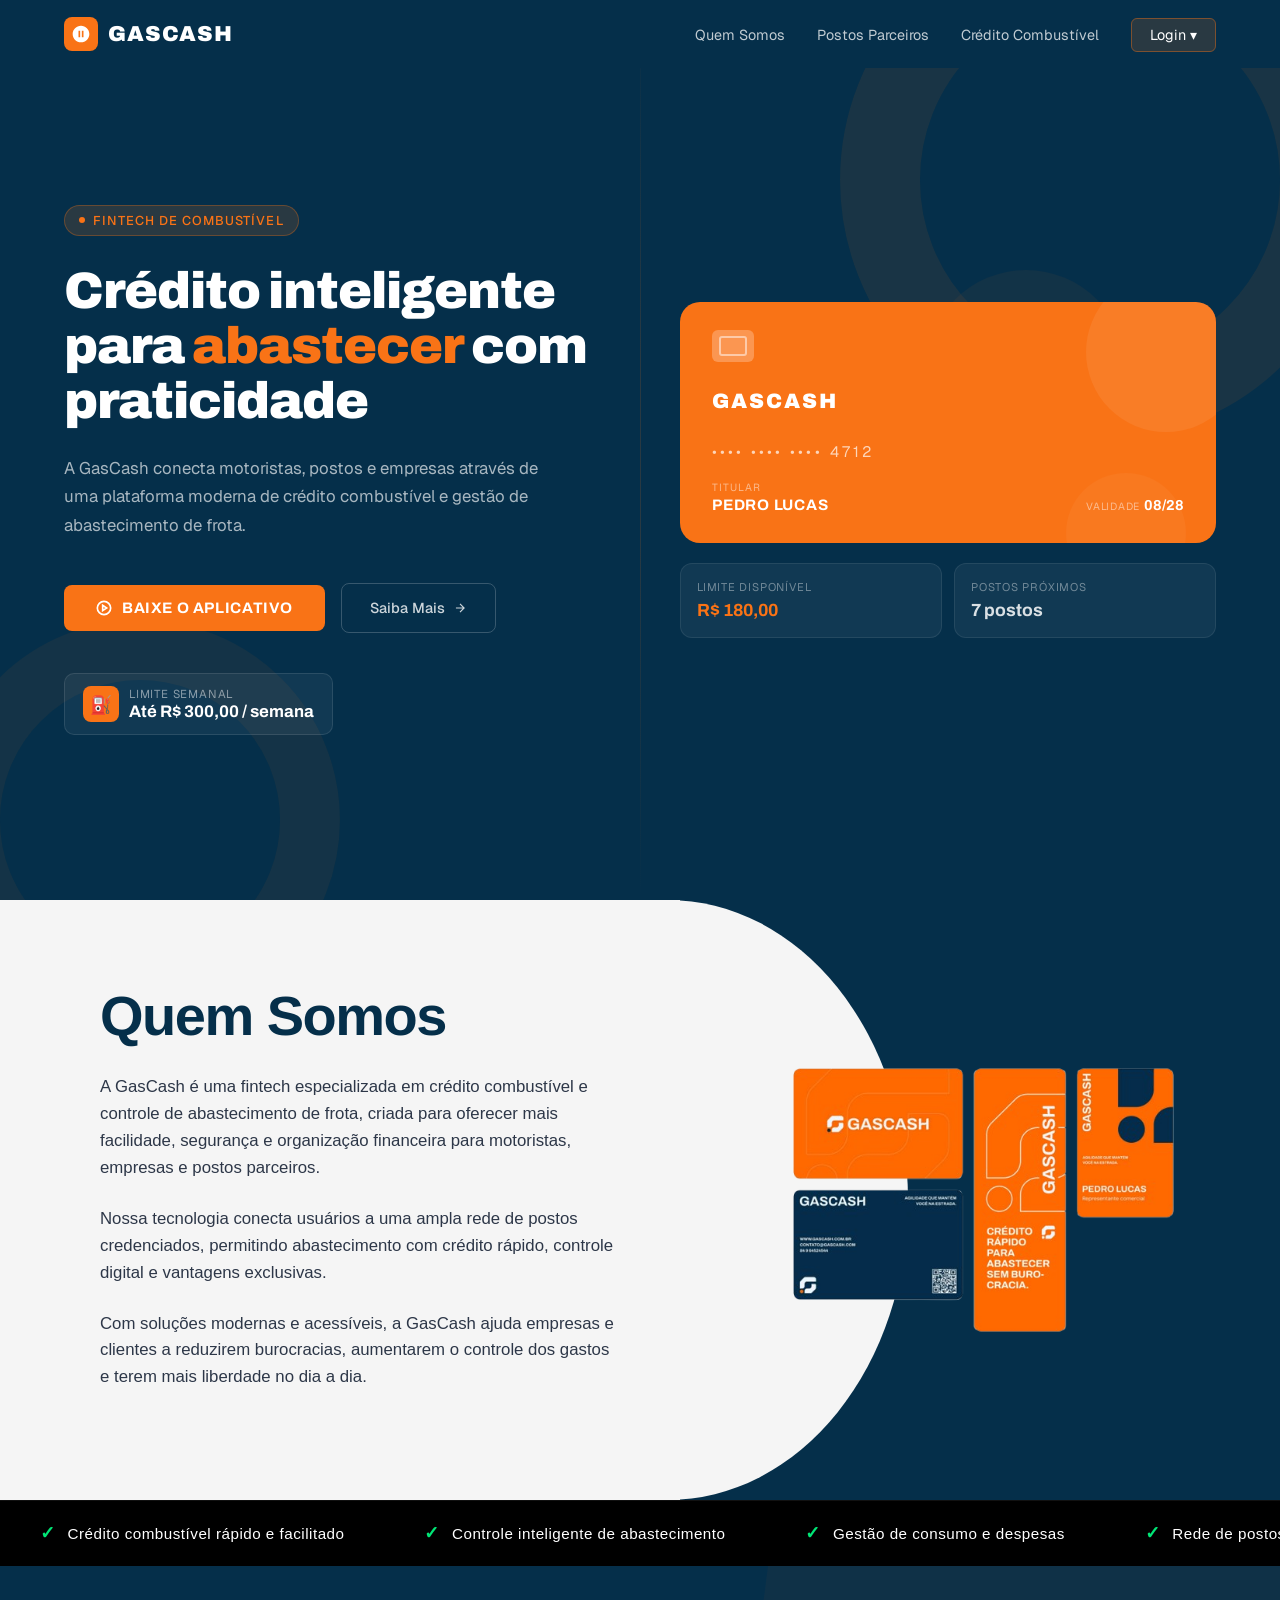
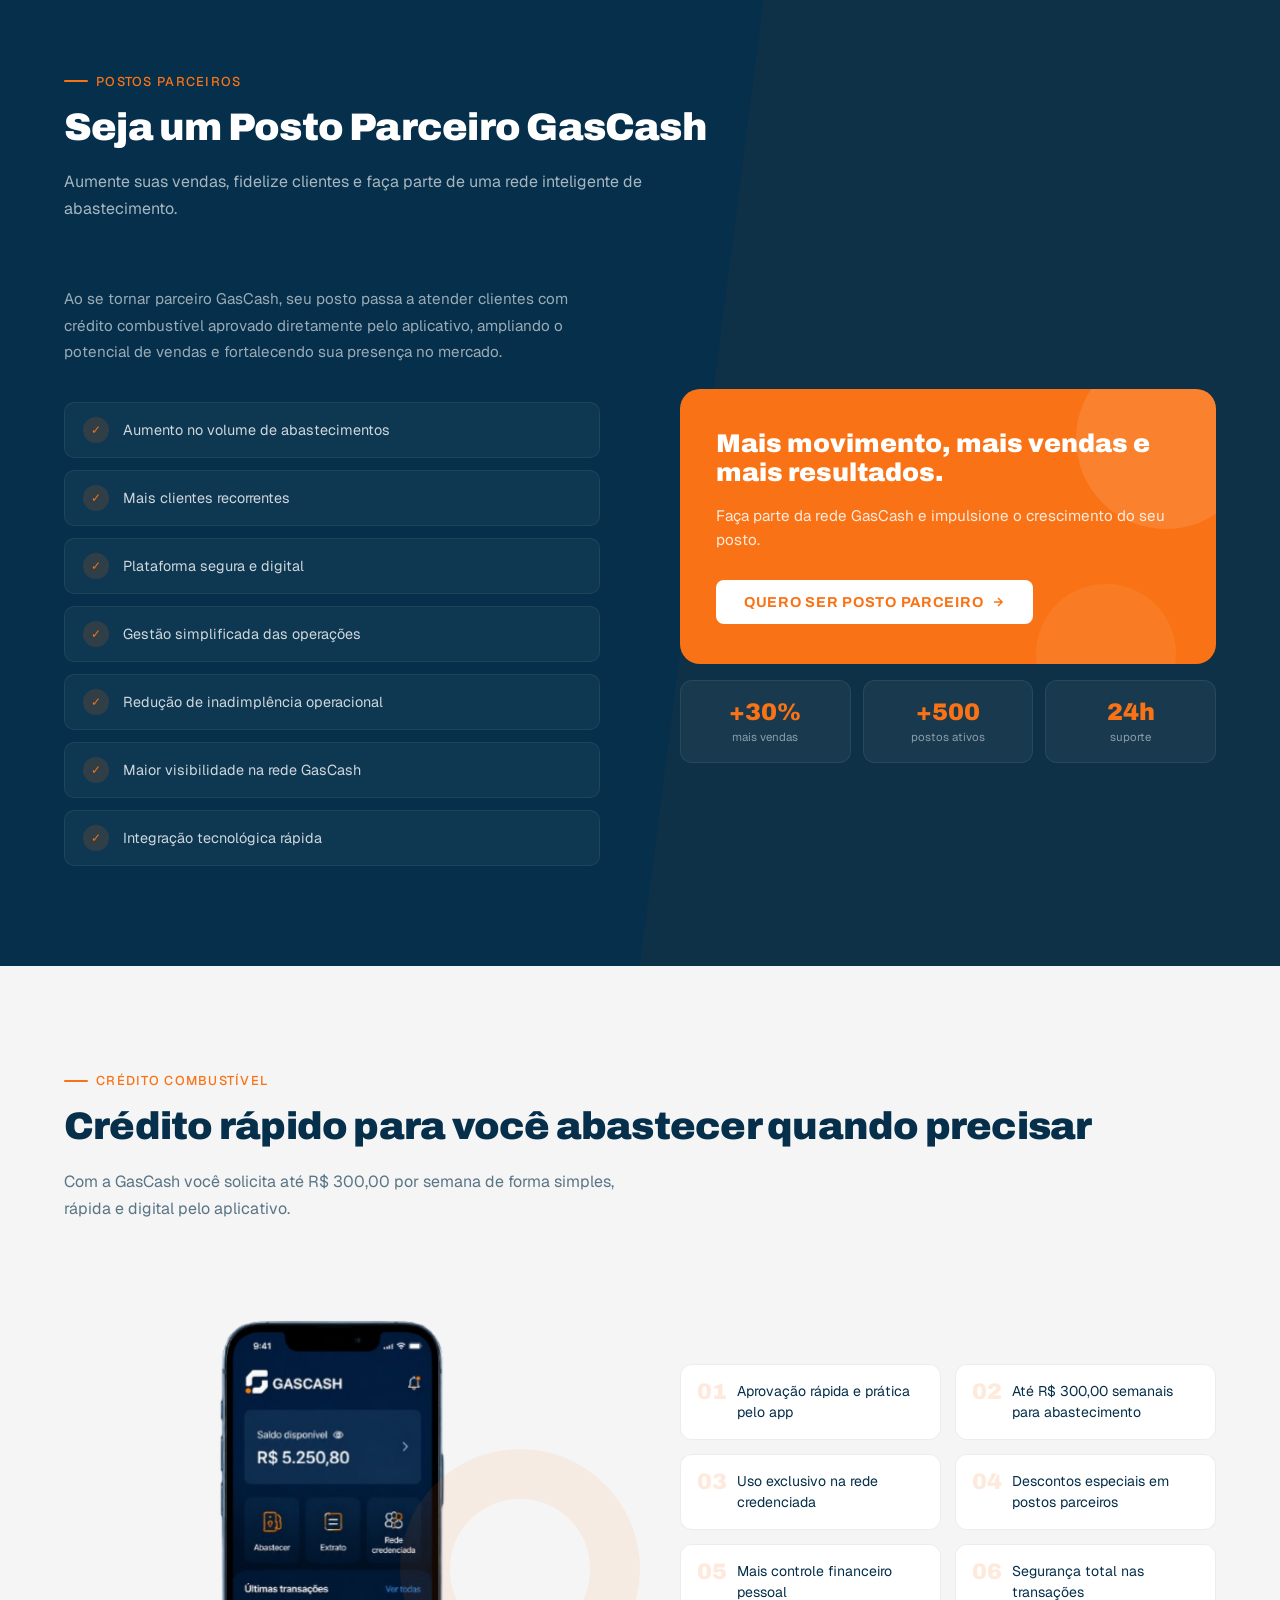
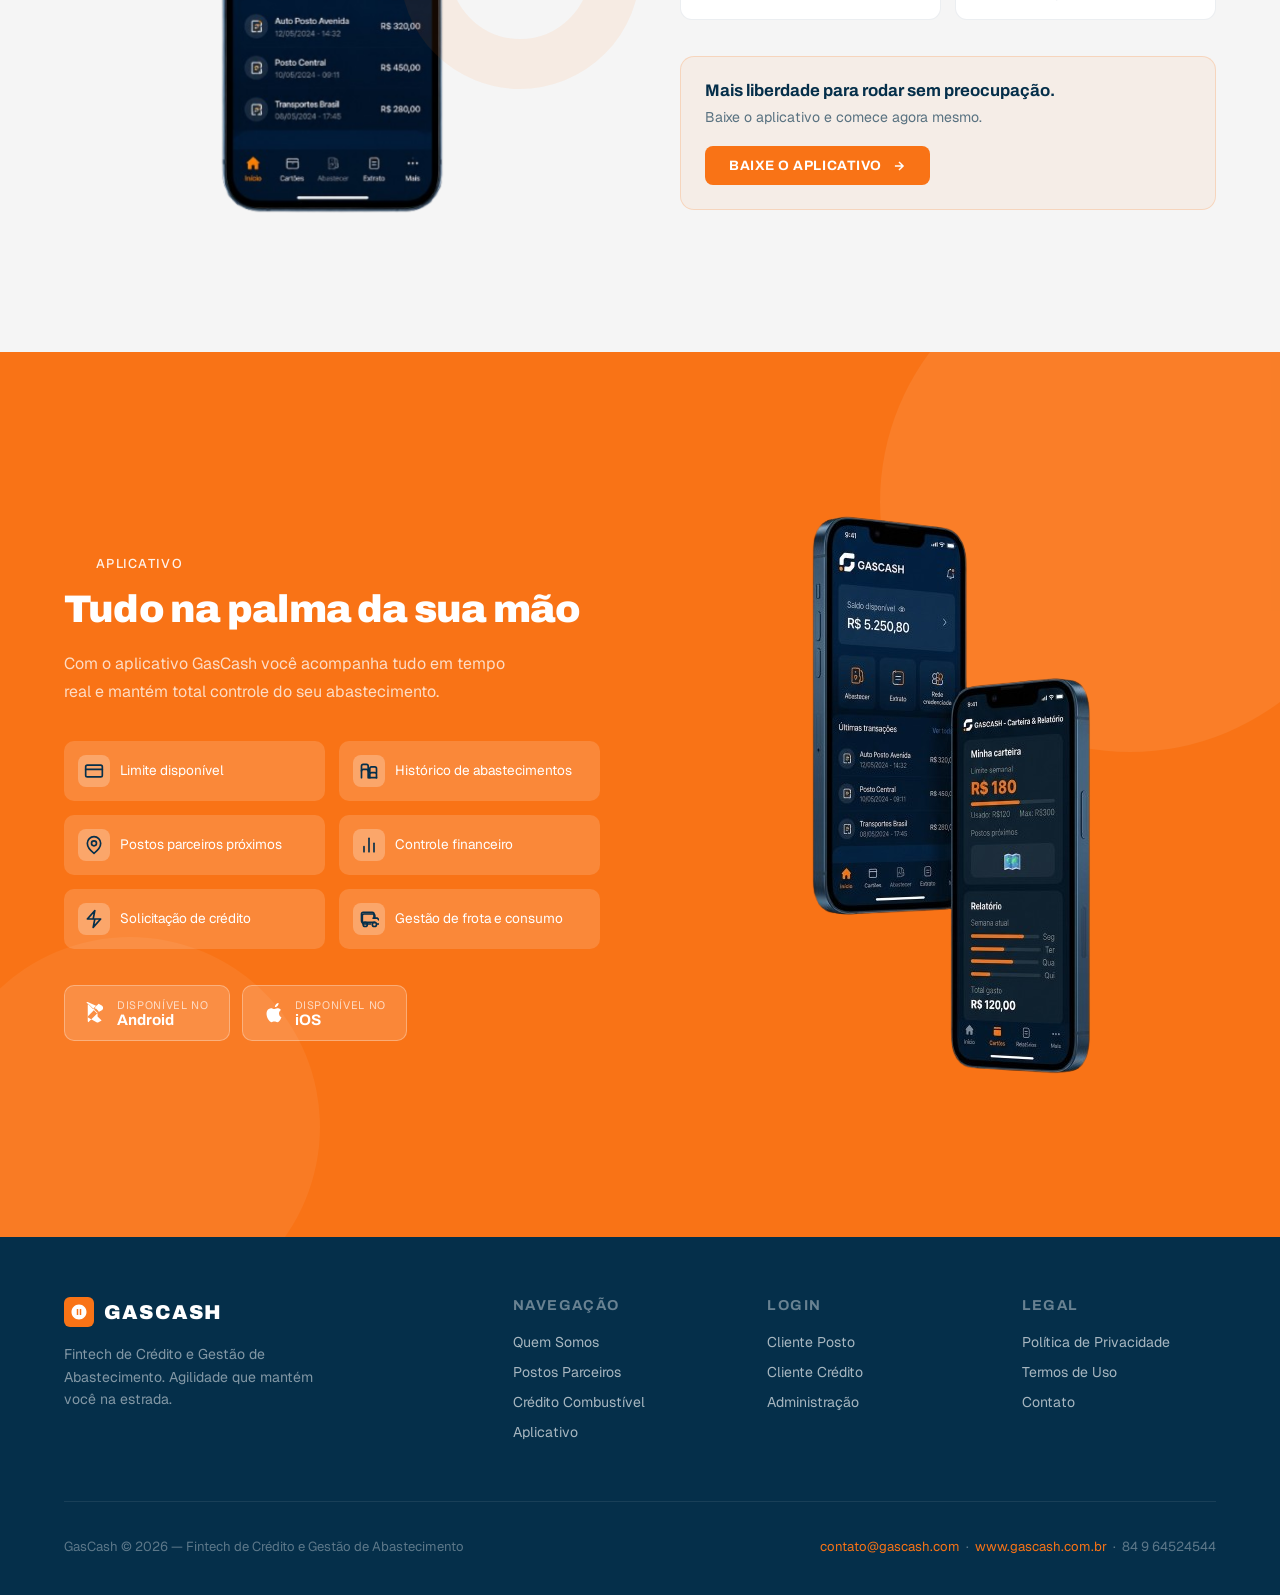
==== commit 01b6e1ca: "mudança no sobre" ====
--- a/index.html
+++ b/index.html
@@ -154,12 +154,11 @@
     </section>
 
     <!-- SOBRE -->
-     <section class="gascash-about-section">
-        <div class="side-badge">Cotas</div>
-
-        <div class="section-container clearfix">
-            <div class="content-column">
-                <h1>quem somos</h1>
+  <div class="gscsh-wrapper-main">
+    <section class="gscsh-section-container">
+        <div class="gscsh-grid-row">
+            <div class="gscsh-col-text">
+                <h1>Quem somos</h1>
                 <p>
                     A GasCash é uma fintech especializada em crédito combustível e controle de abastecimento de frota, criada para oferecer mais facilidade, segurança e organização financeira para motoristas, empresas e postos parceiros.
                 </p>
@@ -171,52 +170,35 @@
                 </p>
             </div>
 
-            <div class="image-column">
-                <div class="curve-overlay"></div>
-                
-                <div class="visual-container">
-                    <div class="mockup-hand-left"></div>
-                    <div class="mockup-mug">
-                        <span style="font-size:0.6rem; opacity:0.7; letter-spacing:1px; margin-bottom:4px;">THERMOS</span>
-                        GasCash
-                    </div>
-
-                    <div class="mockup-hand-right"></div>
-                    
-                    <div class="mockup-phone">
-                        <div class="phone-screen">
-                            <div class="phone-header">GasCash</div>
-                            <div class="phone-btn">Scan QR to Pay</div>
-                            <div class="phone-receipt">
-                                <strong>Receipt</strong><br>
-                                <span style="font-size:0.5rem; color:#666;">Abastecimento de Frota<br>Total: R$ 250,00</span>
-                            </div>
-                        </div>
-                    </div>
-
-                    <div class="mockup-card">
-                        GasCash
-                        <div style="font-size:0.5rem; font-weight:400; margin-top:35px;">Corporate Credit</div>
-                    </div>
-                </div>
-            </div>
-        </div>
-
-        <div class="info-ticker-bar">
-            <div class="ticker-scroll" id="tickerScroll">
-                <ul class="ticker-list" id="tickerList">
-                    <li class="ticker-item">Crédito combustível rápido e facilitado</li>
-                    <li class="ticker-item">Controle inteligente de abastecimento</li>
-                    <li class="ticker-item">Gestão de consumo e despesas</li>
-                    <li class="ticker-item">Rede de postos parceiros credenciados</li>
-                    <li class="ticker-item">Aplicativo prático e seguro</li>
-                    <li class="ticker-item">Mais comodidade para motoristas e empresas</li>
-                    <li class="ticker-item">Tecnologia financeira integrada</li>
+            <div class="gscsh-col-media">
+                <img src="img/image-removebg-preview.png" alt="GasCash Fintech" class="gscsh-main-img">
+            </div>
+        </div>
+
+        <div class="gscsh-ticker-bar">
+            <div class="gscsh-ticker-wrapper">
+                <ul class="gscsh-ticker-list">
+                    <li class="gscsh-ticker-item">Crédito combustível rápido e facilitado</li>
+                    <li class="gscsh-ticker-item">Controle inteligente de abastecimento</li>
+                    <li class="gscsh-ticker-item">Gestão de consumo e despesas</li>
+                    <li class="gscsh-ticker-item">Rede de postos parceiros credenciados</li>
+                    <li class="gscsh-ticker-item">Aplicativo prático e seguro</li>
+                    <li class="gscsh-ticker-item">Mais comodidade para motoristas e empresas</li>
+                    <li class="gscsh-ticker-item">Tecnologia financeira integrada</li>
                 </ul>
+                <ul class="gscsh-ticker-list" aria-hidden="true">
+                    <li class="gscsh-ticker-item">Crédito combustível rápido e facilitado</li>
+                    <li class="gscsh-ticker-item">Controle inteligente de abastecimento</li>
+                    <li class="gscsh-ticker-item">Gestão de consumo e despesas</li>
+                    <li class="gscsh-ticker-item">Rede de postos parceiros credenciados</li>
+                    <li class="gscsh-ticker-item">Aplicativo prático e seguro</li>
+                    <li class="gscsh-ticker-item">Mais comodidade para motoristas e empresas</li>
+                    <li class="gscsh-ticker-item">Tecnologia financeira integrada</li>
+                </ul>
             </div>
         </div>
     </section>
-
+</div>
     <!-- POSTOS PARCEIROS -->
     <section id="postos">
       <div class="section-inner">
--- a/css/stilo.css
+++ b/css/stilo.css
@@ -593,294 +593,190 @@
       }
 
       /* ─── SOBRE ─── */
+ /* Escopo Fechado */
+    .gscsh-wrapper-main * {
+        margin: 0;
+        padding: 0;
+        box-sizing: border-box;
+        font-family: 'Inter', sans-serif;
+    }
+
+    .gscsh-section-container {
+        width: 100%;
+        background-color: #F5F5F5;
+        position: relative;
+        overflow: hidden;
+    }
+
+    /* Linha Principal */
+    .gscsh-grid-row {
+        width: 100%;
+        display: flex;
+        align-items: stretch;
+        min-height: 600px;
+    }
+
+    /* Coluna de Texto */
+    .gscsh-col-text {
+        flex: 1;
+        padding: 80px 60px 80px 100px;
+        display: flex;
+        flex-direction: column;
+        justify-content: center;
+        z-index: 10;
+    }
+
+    .gscsh-col-text h1 {
+        font-size: 3.5rem;
+        font-weight: 700;
+        color: #052F4A;
+        margin-bottom: 28px;
+        letter-spacing: -1.5px;
+        line-height: 1.1;
+        text-transform: capitalize;
+    }
+
+    .gscsh-col-text p {
+        font-size: 1.05rem;
+        line-height: 1.6;
+        color: #2D3748;
+        margin-bottom: 24px;
+        max-width: 520px;
+    }
+
+    /* Coluna de Mídia (Fundo Azul) */
+    .gscsh-col-media {
+        flex: 1;
+        position: relative;
+        background-color: #052F4A;
+        display: flex;
+        align-items: center;
+        justify-content: center;
+        overflow: hidden;
+        z-index: 1;
+        padding: 40px;
+    }
+
+    /* Recorte Curvo */
+    .gscsh-col-media::before {
+        content: '';
+        position: absolute;
+        top: 0;
+        left: -12px;
+        width: 240px;
+        height: 100%;
+        background-color: #F5F5F5;
+        border-radius: 0 100% 100% 0 / 0 50% 50% 0;
+        z-index: 2;
+    }
+
+    /* Imagem Principal */
+    .gscsh-main-img {
+        max-width: 100%;
+        max-height: 480px;
+        margin-top: 0;
+        object-fit: contain;
+        display: block;
+        position: relative;
+        z-index: 3;
+        transition: transform 0.3s ease;
+    }
     
-        /* Container Principal da Seção */
-        .gascash-about-section {
-            width: 100%;
-            max-width: 1200px;
-            margin: auto;
-            position: relative;
-            overflow: hidden;
-            box-shadow: 0 10px 30px rgba(0,0,0,0.05);
-        }
-
-        /* Estrutura de duas colunas */
-        .section-container {
-            width: 100%;
-            display: block;
-            position: relative;
-            min-height: 600px;
-        }
-
-        /* Coluna da Esquerda (Conteúdo) */
-        .content-column {
-            width: 500px;
-            float: left;
-            position: relative;
-            z-index: 10;
-        }
-
-        /* Coluna da Direita (Imagem de Fundo e Elementos) */
-        .image-column {
-            width: 500px;
-            float: right;
-            height: 600px;
-            position: relative;
-            background-color: #052F4A; /* Prussian Blue */
-            z-index: 1;
-            overflow: hidden;
-        }
-
-        /* Recorte Curvo Fiel à Imagem de Referência */
-        .curve-overlay {
-            position: absolute;
-            top: 0;
-            left: -120px;
-            width: 240px;
-            height: 100%;
-            background-color: #F5F5F5;
-            border-radius: 0 100% 100% 0 / 0 50% 50% 0;
-            z-index: 2;
-        }
-
-        /* Helper para limpar floats */
-        .clearfix::after {
-            content: "";
-            clear: both;
-            display: table;
-        }
-
-        /* Título Principal em Caixa Baixa */
-        .content-column h1 {
-            font-size: 3.5rem;
-            font-weight: 700;
-            color: #052F4A; /* Prussian Blue */
-            margin-bottom: 28px;
-            letter-spacing: -1.5px;
-        }
-
-        /* Parágrafos de Texto */
-        .content-column p {
-            font-size: 1.05rem;
-            line-height: 1.6;
-            color: #2D3748;
-            margin-bottom: 24px;
-            max-width: 520px;
-            text-align: justify;
-        }
-
-        /* Badge Lateral Esquerdo (Cotas) */
-        .side-badge {
-            position: absolute;
-            left: 0;
-            top: 240px;
-            background-color: #F97316; /* Orange */
-            color: white;
-            padding: 18px 12px;
-            font-size: 0.95rem;
-            font-weight: 700;
-            text-transform: capitalize;
-            writing-mode: vertical-rl;
-            transform: rotate(180deg);
-            border-radius: 0 10px 10px 0;
-            box-shadow: 2px 4px 12px rgba(0,0,0,0.08);
-            letter-spacing: 0.5px;
-            z-index: 11;
-        }
-
-        /* Composição Visual dos Elementos na Direita */
-        .visual-container {
-            position: relative;
-            width: 100%;
-            height: 100%;
-            z-index: 3;
-        }
-
-        /* Renderização dos Mockups representativos baseados na imagem */
-        .mockup-hand-left {
-            position: absolute;
-            left: -20px;
-            top: 220px;
-            width: 280px;
-            height: 160px;
-            background: linear-gradient(to right, rgba(234, 192, 167, 0.95), rgba(214, 169, 143, 0.95));
-            border-radius: 0 80px 80px 0;
-            transform: rotate(5deg);
-            box-shadow: -5px 10px 20px rgba(0,0,0,0.15);
-        }
-
-        .mockup-mug {
-            position: absolute;
-            left: 180px;
-            top: 200px;
-            width: 140px;
-            height: 170px;
-            background-color: #052F4A;
-            border: 12px solid #F97316;
-            border-radius: 20px 20px 30px 30px;
-            box-shadow: 5px 15px 30px rgba(0,0,0,0.25);
-            display: flex;
+    .gscsh-main-img:hover {
+        transform: scale(1.03); /* Efeito suave ao passar o mouse */
+    }
+
+    /* Barra de Vantagens (Ticker Moderno) */
+    .gscsh-ticker-bar {
+        width: 100%;
+        background-color: #000000;
+        color: #FFFFFF;
+        padding: 22px 0;
+        overflow: hidden;
+        position: relative;
+        z-index: 20;
+        border-top: 1px solid #111;
+    }
+
+    .gscsh-ticker-wrapper {
+        display: flex;
+        width: max-content;
+        animation: tickerScroll 35s linear infinite; /* Movimento contínuo */
+    }
+
+    /* Pausa a animação quando o usuário passa o mouse por cima (opcional, boa prática) */
+    .gscsh-ticker-bar:hover .gscsh-ticker-wrapper {
+        animation-play-state: paused;
+    }
+
+    .gscsh-ticker-list {
+        display: flex;
+        list-style: none;
+        padding: 0;
+        margin: 0;
+    }
+
+    .gscsh-ticker-item {
+        font-size: 0.95rem;
+        font-weight: 500;
+        padding: 0 40px;
+        display: flex;
+        align-items: center;
+        letter-spacing: 0.5px;
+        white-space: nowrap;
+    }
+
+    .gscsh-ticker-item::before {
+        content: "✓";
+        color: #00E676; /* Verde fintech para destacar o check */
+        font-weight: 700;
+        margin-right: 12px;
+        font-size: 1.1rem;
+    }
+
+    /* Animação CSS para o Scroll Infinito */
+    @keyframes tickerScroll {
+        0% {
+            transform: translate3d(0, 0, 0);
+        }
+        100% {
+            transform: translate3d(-50%, 0, 0); /* Move exatamente metade da largura total */
+        }
+    }
+
+    /* Responsividade para Tablets e Celulares */
+    @media (max-width: 1024px) {
+        .gscsh-grid-row {
             flex-direction: column;
-            justify-content: center;
+        }
+        
+        .gscsh-col-text {
+            padding: 60px 24px;
             align-items: center;
-            color: white;
-            font-weight: 700;
-            font-size: 1.1rem;
-        }
-        
-        .mockup-mug::after {
-            content: '';
-            position: absolute;
-            left: -35px;
-            top: 30px;
-            width: 35px;
-            height: 70px;
-            border: 10px solid #F97316;
-            border-right: none;
-            border-radius: 20px 0 0 20px;
-        }
-
-        .mockup-hand-right {
-            position: absolute;
-            right: 10px;
-            bottom: 0px;
-            width: 220px;
+            text-align: center;
+        }
+
+        .gscsh-col-text h1 {
+            font-size: 2.5rem;
+        }
+
+        .gscsh-col-text p {
+            max-width: 100%;
+        }
+
+        .gscsh-col-media {
             height: 380px;
-            background: linear-gradient(to top, rgba(234, 192, 167, 0.95), rgba(214, 169, 143, 0.95));
-            border-radius: 110px 110px 0 0;
-            z-index: 4;
-            box-shadow: -10px -5px 25px rgba(0,0,0,0.2);
-        }
-
-        .mockup-phone {
-            position: absolute;
-            right: 60px;
-            top: 150px;
-            width: 170px;
-            height: 320px;
-            background-color: #111;
-            border: 6px solid #2d3748;
-            border-radius: 24px;
-            padding: 12px;
-            z-index: 5;
-            box-shadow: 10px 20px 40px rgba(0,0,0,0.35);
-            transform: rotate(5deg);
-        }
-
-        .phone-screen {
-            width: 100%;
-            height: 100%;
-            background-color: #F5F5F5;
-            border-radius: 16px;
-            padding: 10px;
-            font-size: 0.65rem;
-            color: #333;
-        }
-
-        .phone-header {
-            color: #052F4A;
-            font-weight: 700;
-            text-align: center;
-            margin-bottom: 15px;
-            font-size: 0.8rem;
-        }
-
-        .phone-btn {
-            background-color: #F97316;
-            color: white;
-            padding: 6px;
-            border-radius: 6px;
-            text-align: center;
-            font-weight: 500;
-            margin-bottom: 12px;
-        }
-
-        .phone-receipt {
-            background: white;
-            border: 1px dashed #ccc;
-            padding: 8px;
-            border-radius: 4px;
-        }
-
-        .mockup-card {
-            position: absolute;
-            right: 120px;
-            bottom: 140px;
-            width: 130px;
-            height: 80px;
-            background-color: #F97316;
-            border-radius: 8px;
-            padding: 10px;
-            color: white;
-            font-weight: 700;
-            font-size: 0.75rem;
-            box-shadow: 5px 10px 20px rgba(0,0,0,0.25);
-            transform: rotate(-10deg);
-            z-index: 6;
-        }
-
-        /* Barra de Informações Inferior (Preta) */
-        .info-ticker-bar {
-            width: 100%;
-            background-color: #000000;
-            color: #FFFFFF;
-            padding: 20px 0;
-            overflow: hidden;
-            position: relative;
-            z-index: 20;
-            border-top: 1px solid #111;
-        }
-
-        .ticker-scroll {
-            display: flex;
-            white-space: nowrap;
-            width: max-content;
-        }
-
-        .ticker-list {
-            display: inline-flex;
-            list-style: none;
-            padding: 0;
-            margin: 0;
-        }
-
-        .ticker-item {
-            font-size: 0.95rem;
-            font-weight: 500;
-            padding: 0 35px;
-            display: flex;
-            align-items: center;
-            letter-spacing: 0.5px;
-        }
-
-        .ticker-item::before {
-            content: "✓";
-            color: #FFFFFF;
-            font-weight: 700;
-            margin-right: 10px;
-            font-size: 1.1rem;
-        }
-
-        /* Responsividade para telas mobile */
-        @media (max-width: 1024px) {
-            .content-column, .image-column {
-                width: 100%;
-                float: none;
-            }
-            .image-column {
-                height: 450px;
-            }
-            .curve-overlay {
-                display: none;
-            }
-            .content-column {
-                padding: 60px 40px;
-            }
-            .side-badge {
-                top: 180px;
-            }
-        }
-
+            padding: 20px;
+        }
+
+        .gscsh-col-media::before {
+            display: none; /* Remove a curva no mobile */
+        }
+
+        .gscsh-main-img {
+            max-height: 90%;
+        }
+    }
       /* ─── POSTOS ─── */
       #postos {
         background: var(--navy);
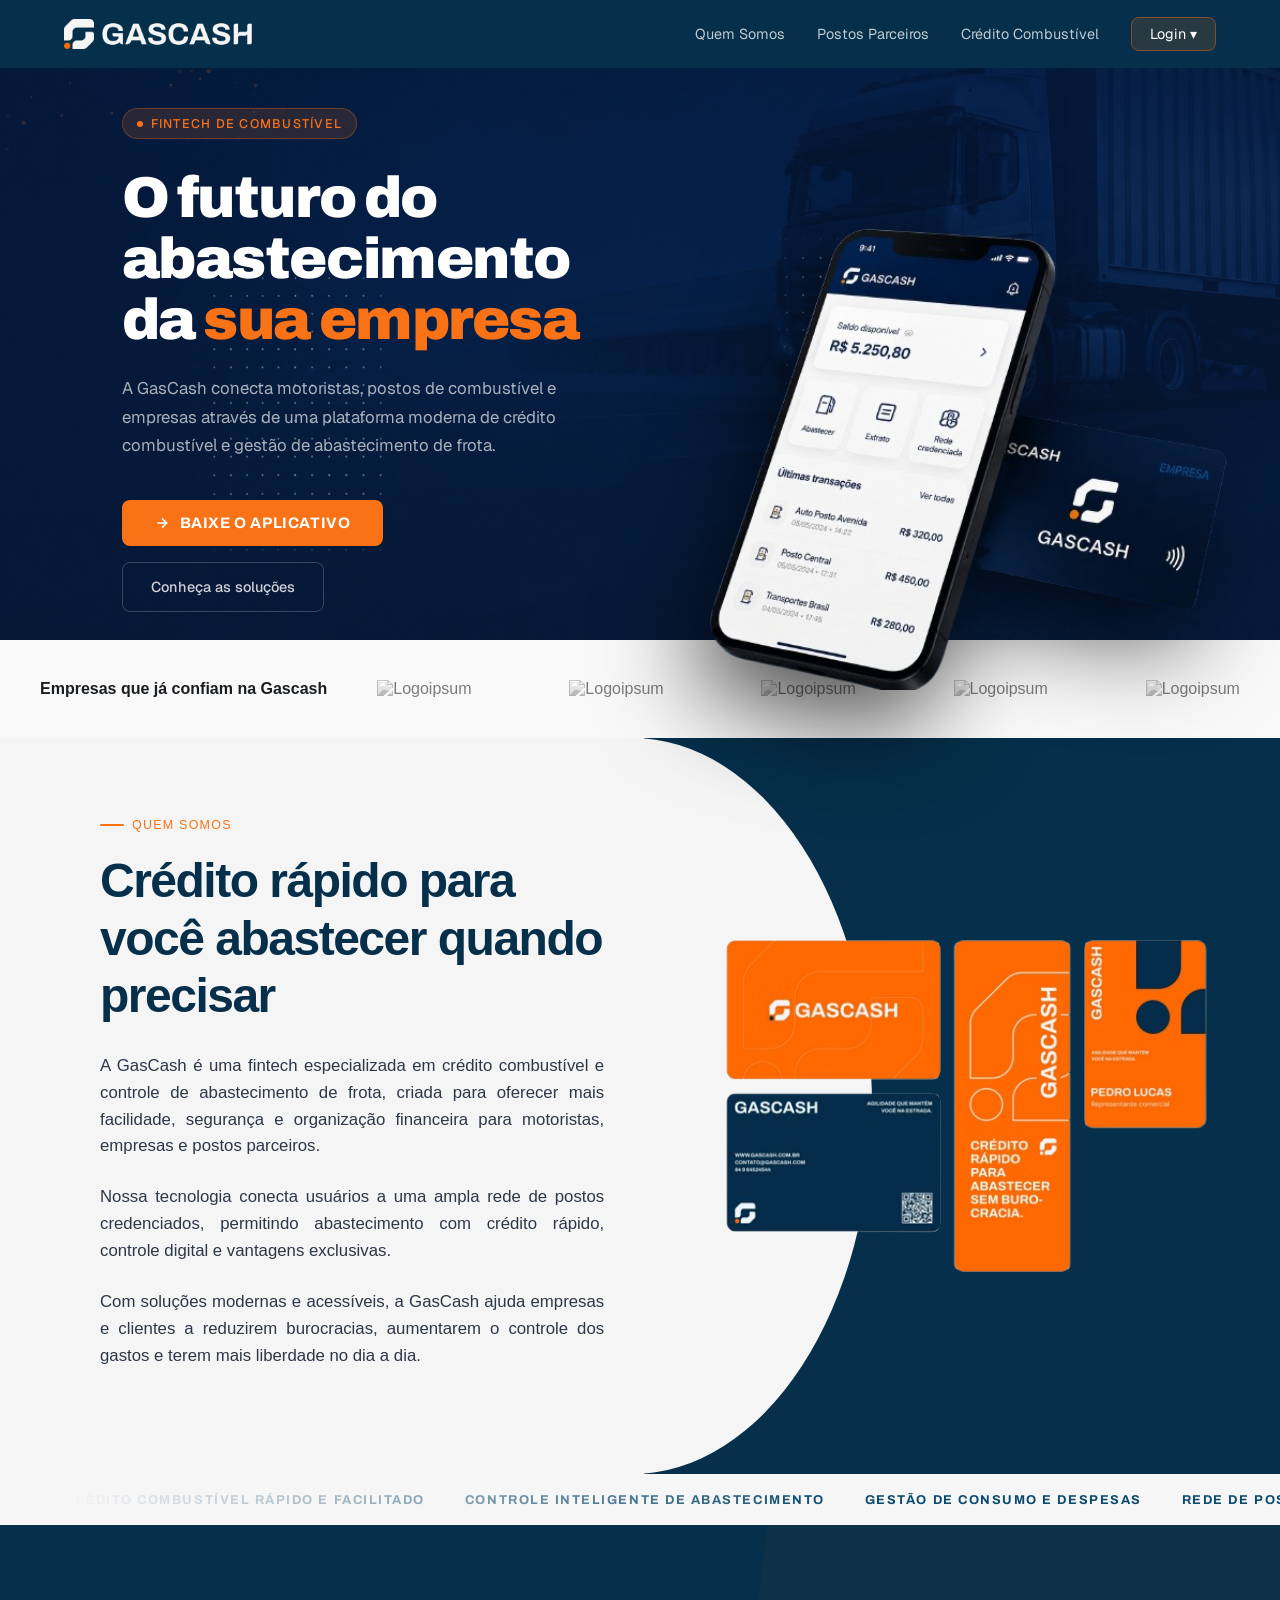
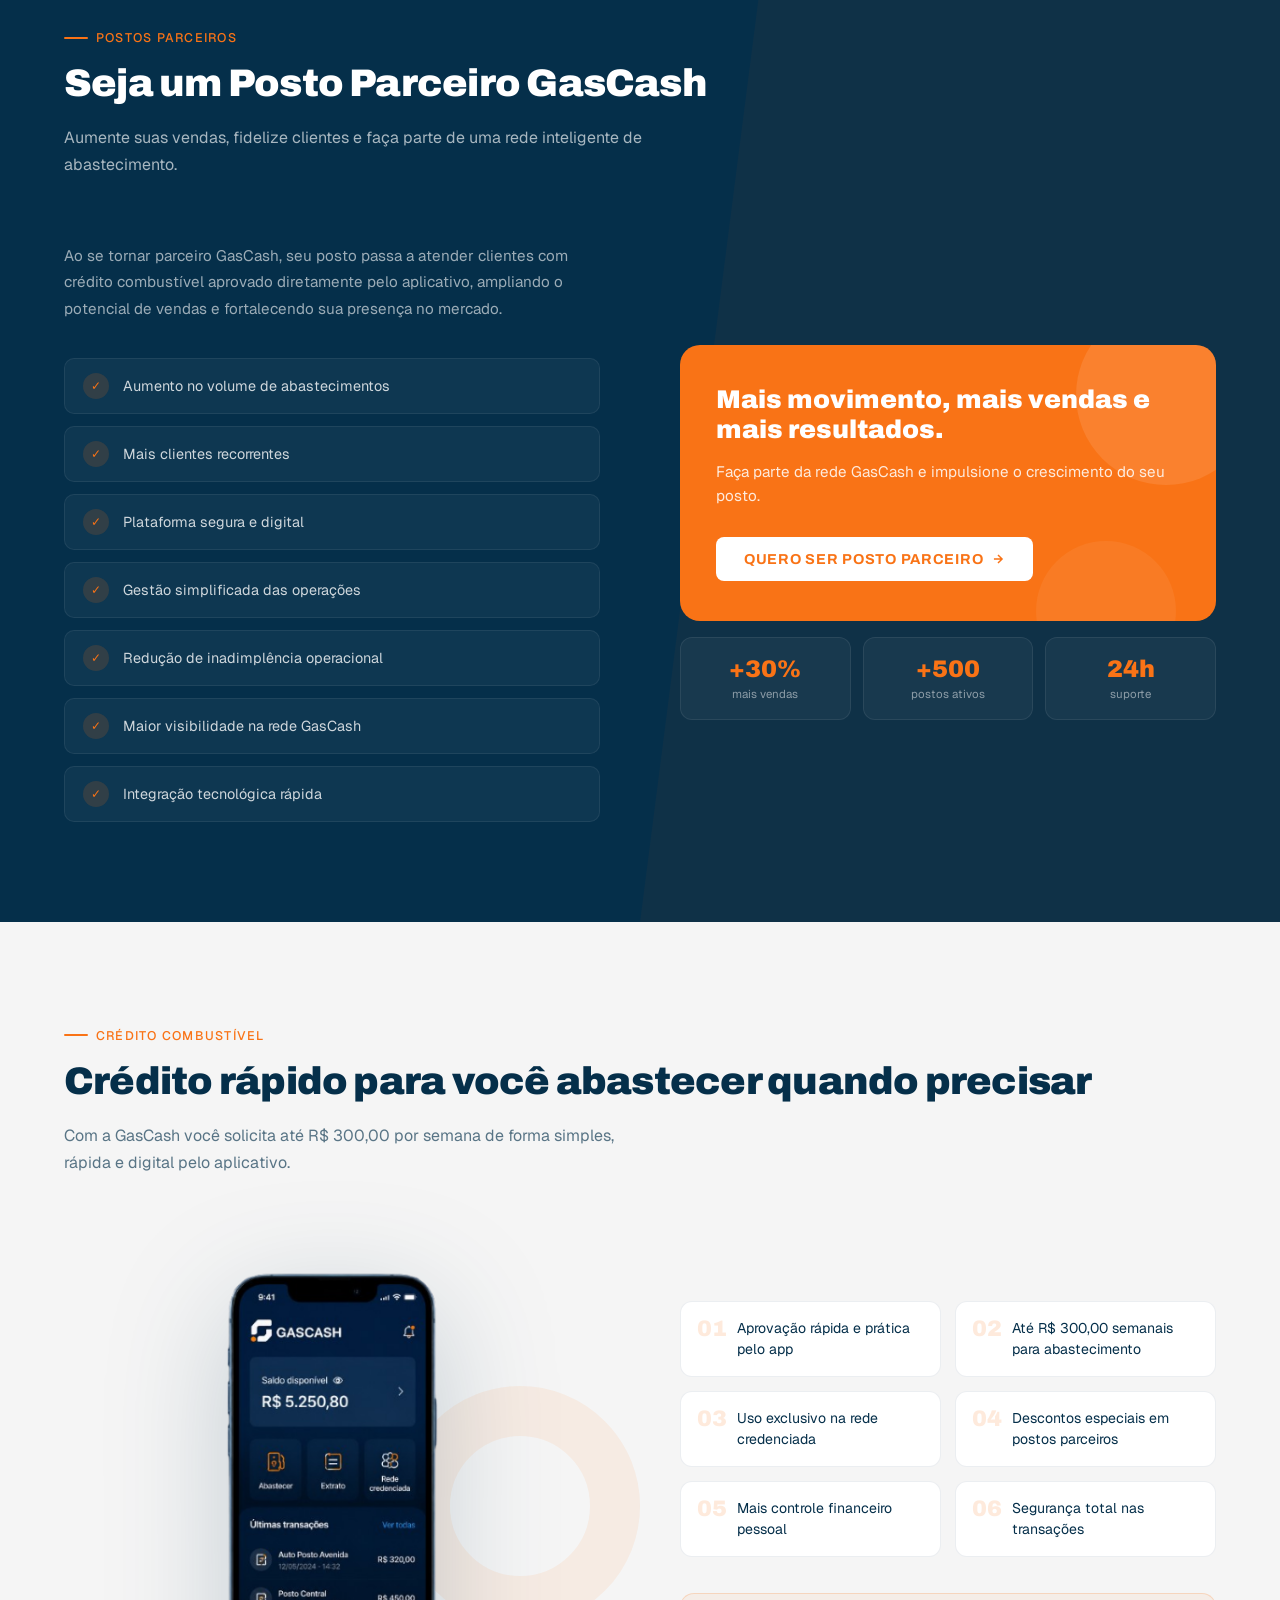
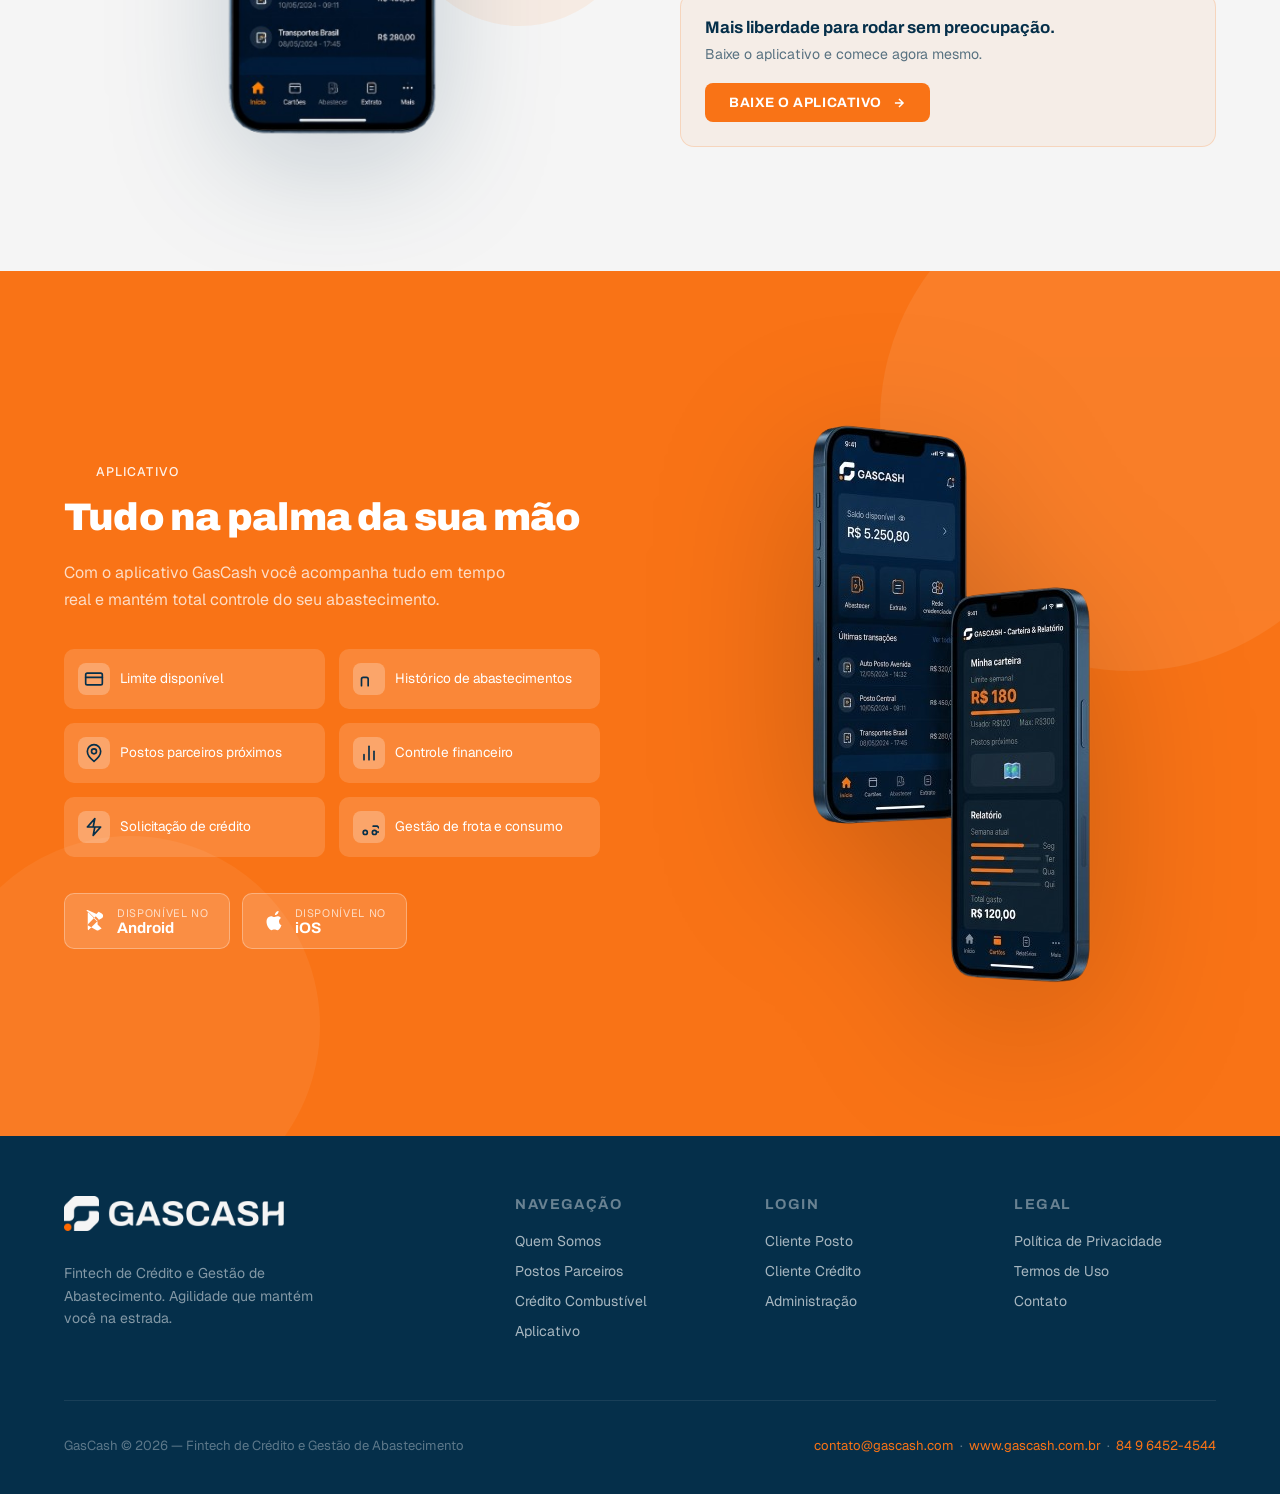
==== commit 984e118d: "ajustes no hero, footer, quem somos e nav" ====
--- a/index.html
+++ b/index.html
@@ -3,563 +3,702 @@
   <head>
     <meta charset="UTF-8" />
     <meta name="viewport" content="width=device-width, initial-scale=1.0" />
+    <meta
+      name="description"
+      content="GasCash — Fintech de crédito combustível e gestão de abastecimento de frota. Solicite até R$ 300 por semana pelo aplicativo."
+    />
     <title>GasCash — Crédito Combustível</title>
     <link
       href="https://fonts.googleapis.com/css2?family=Archivo:wght@400;600;700;900&family=Geist:wght@400;500&display=swap"
       rel="stylesheet"
     />
-    <link rel="stylesheet" href="css/stilo.css">
+    <link rel="shortcut icon" href="img/favicon.ico" type="image/x-icon" />
+    <link rel="stylesheet" href="css/stilo.css" />
   </head>
   <body>
-    <!-- NAV -->
-    <nav id="mainNav">
-      <a href="#" class="nav-logo">
-        <div class="nav-logo-icon">
-          <svg viewBox="0 0 24 24">
-            <path
-              d="M12 2C6.48 2 2 6.48 2 12s4.48 10 10 10 10-4.48 10-10S17.52 2 12 2zm-1 14H9V8h2v8zm4 0h-2V8h2v8z"
-            />
-          </svg>
-        </div>
-        GASCASH
+    <!-- Skip link (acessibilidade) -->
+    <a href="#main-content" class="skip-link"
+      >Pular para o conteúdo principal</a
+    >
+
+    <!-- ═══════════════════════════════════════════
+         NAV
+    ═══════════════════════════════════════════ -->
+    <nav id="mainNav" role="navigation" aria-label="Navegação principal">
+      <a href="#" class="nav-logo" aria-label="GasCash — Página inicial">
+        <img
+          src="img/GASCASH-LOGO-HORIZONTAL-BRANCO-LARANJA.png"
+          alt="GasCash"
+          class="logo-img"
+        />
       </a>
-      <ul class="nav-links">
+
+      <!-- Links desktop -->
+      <ul class="nav-links" role="list">
         <li><a href="#sobre">Quem Somos</a></li>
         <li><a href="#postos">Postos Parceiros</a></li>
         <li><a href="#credito">Crédito Combustível</a></li>
         <li class="nav-login">
-          <a href="#">Login ▾</a>
-          <div class="nav-dropdown">
-            <a href="#">Cliente Posto</a>
-            <a href="#">Cliente Crédito</a>
-            <a href="#">Administração</a>
+          <a href="#" aria-haspopup="true" aria-expanded="false" id="loginBtn"
+            >Login ▾</a
+          >
+          <div class="nav-dropdown" role="menu" aria-labelledby="loginBtn">
+            <a href="#" role="menuitem">Cliente Posto</a>
+            <a href="#" role="menuitem">Cliente Crédito</a>
+            <a href="#" role="menuitem">Administração</a>
           </div>
         </li>
       </ul>
-      <div class="hamburger" onclick="toggleMenu()">
-        <span></span><span></span><span></span>
-      </div>
+
+      <!-- Botão hamburguer (mobile) -->
+      <button
+        class="hamburger"
+        onclick="toggleMenu()"
+        aria-label="Abrir menu de navegação"
+        aria-expanded="false"
+        aria-controls="mobileMenu"
+      >
+        <span aria-hidden="true"></span>
+        <span aria-hidden="true"></span>
+        <span aria-hidden="true"></span>
+      </button>
     </nav>
 
-    <!-- HERO -->
-    <section id="hero">
-      <div class="hero-bg-shapes">
-        <div class="shape-1"></div>
-        <div class="shape-2"></div>
-        <div class="shape-3"></div>
-      </div>
-      <div class="hero-bg-line"></div>
-
-      <div class="hero-inner">
-        <div>
-          <div class="hero-label">
-            <span class="hero-label-dot"></span>
-            Fintech de Combustível
-          </div>
-          <h1 class="hero-title">
-            Crédito inteligente para <span class="accent">abastecer</span> com
-            praticidade
-          </h1>
-          <p class="hero-sub">
-            A GasCash conecta motoristas, postos e empresas através de uma
-            plataforma moderna de crédito combustível e gestão de abastecimento
-            de frota.
-          </p>
-          <div class="hero-actions">
-            <a href="#app" class="btn-primary">
-              <svg
-                width="16"
-                height="16"
-                viewBox="0 0 24 24"
-                fill="none"
-                stroke="currentColor"
-                stroke-width="2.5"
-              >
-                <path
-                  d="M12 2a10 10 0 1 1 0 20A10 10 0 0 1 12 2zm-2 14l6-4-6-4v8z"
-                />
-              </svg>
-              Baixe o Aplicativo
-            </a>
-            <a href="#sobre" class="btn-secondary">
-              Saiba Mais
-              <svg
-                width="14"
-                height="14"
-                viewBox="0 0 24 24"
-                fill="none"
-                stroke="currentColor"
-                stroke-width="2"
-              >
-                <path d="M5 12h14M12 5l7 7-7 7" />
-              </svg>
-            </a>
-          </div>
-          <div class="hero-badge">
-            <div class="hero-badge-icon">⛽</div>
-            <div class="hero-badge-text">
-              <small>Limite Semanal</small>
-              <strong>Até R$ 300,00 / semana</strong>
-            </div>
-          </div>
-        </div>
-
-        <div class="hero-visual">
-          <!-- Card frente -->
-          <div class="mockup-card orange">
-            <div class="bg-shape"></div>
-            <div class="bg-shape2"></div>
-            <div class="card-chip"></div>
-            <div class="card-brand">GASCASH</div>
-            <div class="card-number">•••• •••• •••• 4712</div>
-            <div class="card-row">
-              <div class="card-holder">
-                <small>Titular</small>
-                <span>PEDRO LUCAS</span>
-              </div>
-              <div style="text-align: right">
-                <small
-                  style="
-                    font-size: 0.65rem;
-                    color: rgba(255, 255, 255, 0.5);
-                    text-transform: uppercase;
-                    letter-spacing: 0.07em;
-                  "
-                  >Validade</small
-                >
-                <span
-                  style="
-                    font-family: &quot;Archivo&quot;, sans-serif;
-                    font-weight: 700;
-                    font-size: 0.9rem;
-                  "
-                  >08/28</span
-                >
-              </div>
-            </div>
-          </div>
-
-          <div class="info-row">
-            <div class="info-box">
-              <small>Limite disponível</small>
-              <span>R$ 180,00</span>
-            </div>
-            <div class="info-box">
-              <small>Postos próximos</small>
-              <span class="neutral">7 postos</span>
-            </div>
-          </div>
-        </div>
-      </div>
-    </section>
-
-    <!-- SOBRE -->
-  <div class="gscsh-wrapper-main">
-    <section class="gscsh-section-container">
-        <div class="gscsh-grid-row">
-            <div class="gscsh-col-text">
-                <h1>Quem somos</h1>
-                <p>
-                    A GasCash é uma fintech especializada em crédito combustível e controle de abastecimento de frota, criada para oferecer mais facilidade, segurança e organização financeira para motoristas, empresas e postos parceiros.
-                </p>
-                <p>
-                    Nossa tecnologia conecta usuários a uma ampla rede de postos credenciados, permitindo abastecimento com crédito rápido, controle digital e vantagens exclusivas.
-                </p>
-                <p>
-                    Com soluções modernas e acessíveis, a GasCash ajuda empresas e clientes a reduzirem burocracias, aumentarem o controle dos gastos e terem mais liberdade no dia a dia.
-                </p>
-            </div>
-
-            <div class="gscsh-col-media">
-                <img src="img/image-removebg-preview.png" alt="GasCash Fintech" class="gscsh-main-img">
-            </div>
-        </div>
-
-        <div class="gscsh-ticker-bar">
-            <div class="gscsh-ticker-wrapper">
-                <ul class="gscsh-ticker-list">
-                    <li class="gscsh-ticker-item">Crédito combustível rápido e facilitado</li>
-                    <li class="gscsh-ticker-item">Controle inteligente de abastecimento</li>
-                    <li class="gscsh-ticker-item">Gestão de consumo e despesas</li>
-                    <li class="gscsh-ticker-item">Rede de postos parceiros credenciados</li>
-                    <li class="gscsh-ticker-item">Aplicativo prático e seguro</li>
-                    <li class="gscsh-ticker-item">Mais comodidade para motoristas e empresas</li>
-                    <li class="gscsh-ticker-item">Tecnologia financeira integrada</li>
-                </ul>
-                <ul class="gscsh-ticker-list" aria-hidden="true">
-                    <li class="gscsh-ticker-item">Crédito combustível rápido e facilitado</li>
-                    <li class="gscsh-ticker-item">Controle inteligente de abastecimento</li>
-                    <li class="gscsh-ticker-item">Gestão de consumo e despesas</li>
-                    <li class="gscsh-ticker-item">Rede de postos parceiros credenciados</li>
-                    <li class="gscsh-ticker-item">Aplicativo prático e seguro</li>
-                    <li class="gscsh-ticker-item">Mais comodidade para motoristas e empresas</li>
-                    <li class="gscsh-ticker-item">Tecnologia financeira integrada</li>
-                </ul>
-            </div>
-        </div>
-    </section>
-</div>
-    <!-- POSTOS PARCEIROS -->
-    <section id="postos">
-      <div class="section-inner">
-        <div class="reveal">
-          <span class="section-label" style="color: var(--orange)"
-            >Postos Parceiros</span
-          >
-          <h2 class="section-title light">Seja um Posto Parceiro GasCash</h2>
-          <p class="section-desc light">
-            Aumente suas vendas, fidelize clientes e faça parte de uma rede
-            inteligente de abastecimento.
-          </p>
-        </div>
-
-        <div class="postos-grid">
-          <div class="reveal">
-            <p
-              style="
-                font-family: &quot;Geist&quot;, sans-serif;
-                font-size: 0.95rem;
-                line-height: 1.75;
-                color: rgba(255, 255, 255, 0.6);
-                margin-bottom: 28px;
-              "
-            >
-              Ao se tornar parceiro GasCash, seu posto passa a atender clientes
-              com crédito combustível aprovado diretamente pelo aplicativo,
-              ampliando o potencial de vendas e fortalecendo sua presença no
-              mercado.
+    <!-- Menu mobile (painel) -->
+    <nav id="mobileMenu" aria-label="Menu mobile" aria-hidden="false">
+      <a href="#sobre">Quem Somos</a>
+      <a href="#postos">Postos Parceiros</a>
+      <a href="#credito">Crédito Combustível</a>
+      <a href="#app">Aplicativo</a>
+      <span class="mob-section-label" aria-hidden="true">Login</span>
+      <a href="#">Cliente Posto</a>
+      <a href="#">Cliente Crédito</a>
+      <a href="#">Administração</a>
+    </nav>
+
+    <main id="main-content">
+      <!-- ═══════════════════════════════════════════
+           HERO
+      ═══════════════════════════════════════════ -->
+      <section id="hero" aria-labelledby="heroTitle">
+        <canvas id="heroCanvas" aria-hidden="true"></canvas>
+
+        <div class="hero-inner">
+          <div class="hero-copy">
+            <div class="hero-label" aria-label="Fintech de Combustível">
+              <span class="hero-label-dot" aria-hidden="true"></span>
+              Fintech de Combustível
+            </div>
+
+            <h1 id="heroTitle" class="hero-title">
+              O futuro do abastecimento da
+              <span class="accent"> sua empresa</span>
+            </h1>
+
+            <p class="hero-sub">
+              A GasCash conecta motoristas, postos de combustível e empresas
+              através de uma plataforma moderna de crédito combustível e gestão
+              de abastecimento de frota.
             </p>
-            <div class="benefits-grid">
-              <div class="benefit-row">
-                <div class="check">✓</div>
-                <p>Aumento no volume de abastecimentos</p>
-              </div>
-              <div class="benefit-row">
-                <div class="check">✓</div>
-                <p>Mais clientes recorrentes</p>
-              </div>
-              <div class="benefit-row">
-                <div class="check">✓</div>
-                <p>Plataforma segura e digital</p>
-              </div>
-              <div class="benefit-row">
-                <div class="check">✓</div>
-                <p>Gestão simplificada das operações</p>
-              </div>
-              <div class="benefit-row">
-                <div class="check">✓</div>
-                <p>Redução de inadimplência operacional</p>
-              </div>
-              <div class="benefit-row">
-                <div class="check">✓</div>
-                <p>Maior visibilidade na rede GasCash</p>
-              </div>
-              <div class="benefit-row">
-                <div class="check">✓</div>
-                <p>Integração tecnológica rápida</p>
-              </div>
-            </div>
-          </div>
-
-          <div class="postos-visual reveal">
-            <div class="posto-cta-card">
-              <div class="bg-c1"></div>
-              <div class="bg-c2"></div>
-              <h3>Mais movimento, mais vendas e mais resultados.</h3>
-              <p>
-                Faça parte da rede GasCash e impulsione o crescimento do seu
-                posto.
-              </p>
-              <a href="#" class="btn-white">
-                Quero ser Posto Parceiro
+
+            <div class="hero-actions">
+              <a href="#credito" class="btn-primary">
                 <svg
-                  width="14"
-                  height="14"
+                  width="16"
+                  height="16"
                   viewBox="0 0 24 24"
                   fill="none"
                   stroke="currentColor"
                   stroke-width="2.5"
+                  aria-hidden="true"
+                  focusable="false"
                 >
                   <path d="M5 12h14M12 5l7 7-7 7" />
                 </svg>
+                Baixe o aplicativo
               </a>
-            </div>
-            <div class="posto-mini-stats">
-              <div class="mini-stat">
-                <div class="n">+30%</div>
-                <div class="t">mais vendas</div>
-              </div>
-              <div class="mini-stat">
-                <div class="n">+500</div>
-                <div class="t">postos ativos</div>
-              </div>
-              <div class="mini-stat">
-                <div class="n">24h</div>
-                <div class="t">suporte</div>
-              </div>
-            </div>
+              <a href="#sobre" class="btn-secondary">Conheça as soluções</a>
+            </div>
+          </div>
+          <div class="hero-visual">
+            <img
+              src="img/cellecartao.png"
+              alt="Aplicativo GasCash e Cartão de Crédito Combustível"
+              class="hero-mockup-img"
+            />
+          </div>
+        </div>
+      </section>
+      <!-- ═══════════════════════════════════════════
+            POSTOS PARCEIROS
+      ═══════════════════════════════════════════ -->
+      <section class="trusted-by-section">
+        <div class="container">
+          <h2 class="title">Empresas que já confiam na Gascash</h2>
+
+          <div class="logo-grid">
+            <div class="logo-item">
+              <img src="caminho/para/logo1.svg" alt="Logoipsum" />
+            </div>
+            <div class="logo-item">
+              <img src="caminho/para/logo2.svg" alt="Logoipsum" />
+            </div>
+            <div class="logo-item">
+              <img src="caminho/para/logo3.svg" alt="Logoipsum" />
+            </div>
+            <div class="logo-item">
+              <img src="caminho/para/logo4.svg" alt="Logoipsum" />
+            </div>
+            <div class="logo-item">
+              <img src="caminho/para/logo5.svg" alt="Logoipsum" />
+            </div>
+          </div>
+        </div>
+      </section>
+      <!-- ═══════════════════════════════════════════
+           SOBRE
+      ═══════════════════════════════════════════ -->
+      <div id="sobre" class="gscsh-wrapper-main">
+        <section class="gscsh-section-container" aria-labelledby="sobreTitle">
+          <div class="gscsh-grid-row">
+            <div class="gscsh-col-text">
+              <span class="section-label" style="color: var(--orange)"
+                >Quem somos</span
+              >
+              <h2 id="creditoTitle" class="section-title quem">
+                Crédito rápido para você abastecer quando precisar
+              </h2>
+
+              <p>
+                A GasCash é uma fintech especializada em crédito combustível e
+                controle de abastecimento de frota, criada para oferecer mais
+                facilidade, segurança e organização financeira para motoristas,
+                empresas e postos parceiros.
+              </p>
+              <p>
+                Nossa tecnologia conecta usuários a uma ampla rede de postos
+                credenciados, permitindo abastecimento com crédito rápido,
+                controle digital e vantagens exclusivas.
+              </p>
+              <p>
+                Com soluções modernas e acessíveis, a GasCash ajuda empresas e
+                clientes a reduzirem burocracias, aumentarem o controle dos
+                gastos e terem mais liberdade no dia a dia.
+              </p>
+            </div>
+
+            <div class="gscsh-col-media" aria-hidden="true">
+              <img
+                src="img/image-removebg-preview.png"
+                alt=""
+                class="gscsh-main-img"
+              />
+            </div>
+          </div>
+        </section>
+      </div>
+      <!-- Barra de logos parceiras -->
+      <div class="hero-trust-bar" aria-label="Empresas que confiam na GasCash">
+        <div class="trust-logos-container">
+          <div class="trust-logos">
+            <span>Crédito combustível rápido e facilitado</span>
+            <span>Controle inteligente de abastecimento</span>
+            <span>Gestão de consumo e despesas</span>
+            <span>Rede de postos parceiros credenciados</span>
+            <span>Aplicativo prático e seguro</span>
+            <span>Mais comodidade para motoristas e empresas</span>
+            <span>Tecnologia financeira integrada</span>
+
+            <span>Crédito combustível rápido e facilitado</span>
+            <span>Controle inteligente de abastecimento</span>
+            <span>Gestão de consumo e despesas</span>
+            <span>Rede de postos parceiros credenciados</span>
+            <span>Aplicativo prático e seguro</span>
+            <span>Mais comodidade para motoristas e empresas</span>
+            <span>Tecnologia financeira integrada</span>
           </div>
         </div>
       </div>
-    </section>
-
-    <!-- CRÉDITO COMBUSTÍVEL -->
-   <section id="credito">
-  <div class="section-inner">
-    <div class="reveal">
-      <span class="section-label">Crédito Combustível</span>
-      <h2 class="section-title">
-        Crédito rápido para você abastecer quando precisar
-      </h2>
-      <p class="section-desc">
-        Com a GasCash você solicita até R$ 300,00 por semana de forma
-        simples, rápida e digital pelo aplicativo.
-      </p>
-    </div>
-
-    <div class="credito-layout">
-      <div class="credito-visual reveal">
-        <div class="phone-frame">
-          <img 
-            src="img/cell.png" 
-            alt="Aplicativo GasCash em um smartphone" 
-            class="phone-image"
-            style="width: 100%; height: auto; display: block; border-radius: inherit;"
-          />
+
+      <!-- ═══════════════════════════════════════════
+           POSTOS PARCEIROS
+      ═══════════════════════════════════════════ -->
+      <section id="postos" aria-labelledby="postosTitle">
+        <div class="section-inner">
+          <div class="reveal">
+            <span class="section-label" style="color: var(--orange)"
+              >Postos Parceiros</span
+            >
+            <h2 id="postosTitle" class="section-title light">
+              Seja um Posto Parceiro GasCash
+            </h2>
+            <p class="section-desc light">
+              Aumente suas vendas, fidelize clientes e faça parte de uma rede
+              inteligente de abastecimento.
+            </p>
+          </div>
+
+          <div class="postos-grid">
+            <div class="reveal">
+              <p
+                style="
+                  font-family: &quot;Geist&quot;, sans-serif;
+                  font-size: 0.95rem;
+                  line-height: 1.75;
+                  color: rgba(255, 255, 255, 0.6);
+                  margin-bottom: 28px;
+                "
+              >
+                Ao se tornar parceiro GasCash, seu posto passa a atender
+                clientes com crédito combustível aprovado diretamente pelo
+                aplicativo, ampliando o potencial de vendas e fortalecendo sua
+                presença no mercado.
+              </p>
+              <ul
+                class="benefits-grid"
+                aria-label="Benefícios para postos parceiros"
+              >
+                <li class="benefit-row">
+                  <div class="check" aria-hidden="true">✓</div>
+                  <p>Aumento no volume de abastecimentos</p>
+                </li>
+                <li class="benefit-row">
+                  <div class="check" aria-hidden="true">✓</div>
+                  <p>Mais clientes recorrentes</p>
+                </li>
+                <li class="benefit-row">
+                  <div class="check" aria-hidden="true">✓</div>
+                  <p>Plataforma segura e digital</p>
+                </li>
+                <li class="benefit-row">
+                  <div class="check" aria-hidden="true">✓</div>
+                  <p>Gestão simplificada das operações</p>
+                </li>
+                <li class="benefit-row">
+                  <div class="check" aria-hidden="true">✓</div>
+                  <p>Redução de inadimplência operacional</p>
+                </li>
+                <li class="benefit-row">
+                  <div class="check" aria-hidden="true">✓</div>
+                  <p>Maior visibilidade na rede GasCash</p>
+                </li>
+                <li class="benefit-row">
+                  <div class="check" aria-hidden="true">✓</div>
+                  <p>Integração tecnológica rápida</p>
+                </li>
+              </ul>
+            </div>
+
+            <div class="postos-visual reveal">
+              <div class="posto-cta-card">
+                <div class="bg-c1" aria-hidden="true"></div>
+                <div class="bg-c2" aria-hidden="true"></div>
+                <h3>Mais movimento, mais vendas e mais resultados.</h3>
+                <p>
+                  Faça parte da rede GasCash e impulsione o crescimento do seu
+                  posto.
+                </p>
+                <a href="#" class="btn-white">
+                  Quero ser Posto Parceiro
+                  <svg
+                    width="14"
+                    height="14"
+                    viewBox="0 0 24 24"
+                    fill="none"
+                    stroke="currentColor"
+                    stroke-width="2.5"
+                    aria-hidden="true"
+                    focusable="false"
+                  >
+                    <path d="M5 12h14M12 5l7 7-7 7" />
+                  </svg>
+                </a>
+              </div>
+              <div
+                class="posto-mini-stats"
+                role="list"
+                aria-label="Estatísticas dos postos parceiros"
+              >
+                <div class="mini-stat" role="listitem">
+                  <div class="n" aria-label="30% mais vendas">+30%</div>
+                  <div class="t">mais vendas</div>
+                </div>
+                <div class="mini-stat" role="listitem">
+                  <div class="n" aria-label="500 postos ativos">+500</div>
+                  <div class="t">postos ativos</div>
+                </div>
+                <div class="mini-stat" role="listitem">
+                  <div class="n" aria-label="Suporte 24 horas">24h</div>
+                  <div class="t">suporte</div>
+                </div>
+              </div>
+            </div>
+          </div>
         </div>
-        <div class="credito-deco"></div>
-      </div>
-
-      <div class="reveal">
-        <div class="vantagens-grid">
-          <div class="vantagem-item">
-            <div class="vantagem-num">01</div>
-            <p>Aprovação rápida e prática pelo app</p>
-          </div>
-          <div class="vantagem-item">
-            <div class="vantagem-num">02</div>
-            <p>Até R$ 300,00 semanais para abastecimento</p>
-          </div>
-          <div class="vantagem-item">
-            <div class="vantagem-num">03</div>
-            <p>Uso exclusivo na rede credenciada</p>
-          </div>
-          <div class="vantagem-item">
-            <div class="vantagem-num">04</div>
-            <p>Descontos especiais em postos parceiros</p>
-          </div>
-          <div class="vantagem-item">
-            <div class="vantagem-num">05</div>
-            <p>Mais controle financeiro pessoal</p>
-          </div>
-          <div class="vantagem-item">
-            <div class="vantagem-num">06</div>
-            <p>Segurança total nas transações</p>
+      </section>
+
+      <!-- ═══════════════════════════════════════════
+           CRÉDITO COMBUSTÍVEL
+      ═══════════════════════════════════════════ -->
+      <section id="credito" aria-labelledby="creditoTitle">
+        <div class="section-inner">
+          <div class="reveal">
+            <span class="section-label">Crédito Combustível</span>
+            <h2 id="creditoTitle" class="section-title">
+              Crédito rápido para você abastecer quando precisar
+            </h2>
+            <p class="section-desc">
+              Com a GasCash você solicita até R$ 300,00 por semana de forma
+              simples, rápida e digital pelo aplicativo.
+            </p>
+          </div>
+
+          <div class="credito-layout">
+            <div class="credito-visual reveal">
+              <div class="phone-frame">
+                <img
+                  src="img/cell.png"
+                  alt="Tela do aplicativo GasCash mostrando saldo disponível e últimas transações em um smartphone"
+                  class="phone-image"
+                  style="
+                    width: 100%;
+                    height: auto;
+                    display: block;
+                    border-radius: inherit;
+                  "
+                />
+              </div>
+              <div class="credito-deco" aria-hidden="true"></div>
+            </div>
+
+            <div class="reveal">
+              <ol
+                class="vantagens-grid"
+                aria-label="Vantagens do crédito combustível"
+              >
+                <li class="vantagem-item">
+                  <div class="vantagem-num" aria-hidden="true">01</div>
+                  <p>Aprovação rápida e prática pelo app</p>
+                </li>
+                <li class="vantagem-item">
+                  <div class="vantagem-num" aria-hidden="true">02</div>
+                  <p>Até R$ 300,00 semanais para abastecimento</p>
+                </li>
+                <li class="vantagem-item">
+                  <div class="vantagem-num" aria-hidden="true">03</div>
+                  <p>Uso exclusivo na rede credenciada</p>
+                </li>
+                <li class="vantagem-item">
+                  <div class="vantagem-num" aria-hidden="true">04</div>
+                  <p>Descontos especiais em postos parceiros</p>
+                </li>
+                <li class="vantagem-item">
+                  <div class="vantagem-num" aria-hidden="true">05</div>
+                  <p>Mais controle financeiro pessoal</p>
+                </li>
+                <li class="vantagem-item">
+                  <div class="vantagem-num" aria-hidden="true">06</div>
+                  <p>Segurança total nas transações</p>
+                </li>
+              </ol>
+
+              <div class="credito-cta-box">
+                <p class="credito-cta-title">
+                  Mais liberdade para rodar sem preocupação.
+                </p>
+                <p class="credito-cta-sub">
+                  Baixe o aplicativo e comece agora mesmo.
+                </p>
+                <a
+                  href="#app"
+                  class="btn-primary"
+                  style="font-size: 0.85rem; padding: 12px 24px"
+                >
+                  Baixe o Aplicativo
+                  <svg
+                    width="14"
+                    height="14"
+                    viewBox="0 0 24 24"
+                    fill="none"
+                    stroke="currentColor"
+                    stroke-width="2.5"
+                    aria-hidden="true"
+                    focusable="false"
+                  >
+                    <path d="M5 12h14M12 5l7 7-7 7" />
+                  </svg>
+                </a>
+              </div>
+            </div>
           </div>
         </div>
-        <div
-          style="
-            margin-top: 36px;
-            padding: 24px;
-            background: rgba(249, 115, 22, 0.06);
-            border: 1px solid rgba(249, 115, 22, 0.2);
-            border-radius: 14px;
-          "
-        >
-          <p
-            style="
-              font-family: 'Archivo', sans-serif;
-              font-weight: 700;
-              font-size: 1.05rem;
-              color: var(--navy);
-              margin-bottom: 8px;
-            "
-          >
-            Mais liberdade para rodar sem preocupação.
-          </p>
-          <p
-            style="
-              font-family: 'Geist', sans-serif;
-              font-size: 0.88rem;
-              color: rgba(5, 47, 74, 0.65);
-              margin-bottom: 20px;
-            "
-          >
-            Baixe o aplicativo e comece agora mesmo.
-          </p>
-          <a
-            href="#app"
-            class="btn-primary"
-            style="font-size: 0.85rem; padding: 12px 24px"
-          >
-            Baixe o Aplicativo
-            <svg
-              width="14"
-              height="14"
-              viewBox="0 0 24 24"
-              fill="none"
-              stroke="currentColor"
-              stroke-width="2.5"
+      </section>
+
+      <!-- ═══════════════════════════════════════════
+           APP
+      ═══════════════════════════════════════════ -->
+      <section id="app" aria-labelledby="appTitle">
+        <div class="section-inner app-inner">
+          <div class="reveal">
+            <span class="section-label" style="color: rgba(255, 255, 255, 0.9)"
+              >Aplicativo</span
             >
-              <path d="M5 12h14M12 5l7 7-7 7" />
-            </svg>
-          </a>
+            <h2 id="appTitle" class="section-title" style="color: white">
+              Tudo na palma da sua mão
+            </h2>
+            <p
+              style="
+                font-family: &quot;Geist&quot;, sans-serif;
+                font-size: 1rem;
+                line-height: 1.7;
+                color: rgba(255, 255, 255, 0.75);
+                max-width: 460px;
+              "
+            >
+              Com o aplicativo GasCash você acompanha tudo em tempo real e
+              mantém total controle do seu abastecimento.
+            </p>
+
+            <ul class="app-features" aria-label="Funcionalidades do aplicativo">
+              <li class="app-feat">
+                <div class="icon-box" aria-hidden="true">
+                  <svg
+                    width="20"
+                    height="20"
+                    viewBox="0 0 24 24"
+                    fill="none"
+                    stroke="currentColor"
+                    stroke-width="2"
+                    stroke-linecap="round"
+                    stroke-linejoin="round"
+                  >
+                    <rect width="20" height="14" x="2" y="5" rx="2" />
+                    <line x1="2" x2="22" y1="10" y2="10" />
+                  </svg>
+                </div>
+                <p>Limite disponível</p>
+              </li>
+              <li class="app-feat">
+                <div class="icon-box" aria-hidden="true">
+                  <svg
+                    width="20"
+                    height="20"
+                    viewBox="0 0 24 24"
+                    fill="none"
+                    stroke="currentColor"
+                    stroke-width="2"
+                    stroke-linecap="round"
+                    stroke-linejoin="round"
+                  >
+                    <path d="M3 20v-8a2 2 0 0 1 2-2h4a2 2 0 0 1 2 2v8" />
+                  </svg>
+                </div>
+                <p>Histórico de abastecimentos</p>
+              </li>
+              <li class="app-feat">
+                <div class="icon-box" aria-hidden="true">
+                  <svg
+                    width="20"
+                    height="20"
+                    viewBox="0 0 24 24"
+                    fill="none"
+                    stroke="currentColor"
+                    stroke-width="2"
+                    stroke-linecap="round"
+                    stroke-linejoin="round"
+                  >
+                    <path d="M20 10c0 6-8 12-8 12s-8-6-8-12a8 8 0 0 1 16 0Z" />
+                    <circle cx="12" cy="10" r="3" />
+                  </svg>
+                </div>
+                <p>Postos parceiros próximos</p>
+              </li>
+              <li class="app-feat">
+                <div class="icon-box" aria-hidden="true">
+                  <svg
+                    width="20"
+                    height="20"
+                    viewBox="0 0 24 24"
+                    fill="none"
+                    stroke="currentColor"
+                    stroke-width="2"
+                    stroke-linecap="round"
+                    stroke-linejoin="round"
+                  >
+                    <line x1="18" x2="18" y1="20" y2="10" />
+                    <line x1="12" x2="12" y1="20" y2="4" />
+                    <line x1="6" x2="6" y1="20" y2="14" />
+                  </svg>
+                </div>
+                <p>Controle financeiro</p>
+              </li>
+              <li class="app-feat">
+                <div class="icon-box" aria-hidden="true">
+                  <svg
+                    width="20"
+                    height="20"
+                    viewBox="0 0 24 24"
+                    fill="none"
+                    stroke="currentColor"
+                    stroke-width="2"
+                    stroke-linecap="round"
+                    stroke-linejoin="round"
+                  >
+                    <path d="m13 2-2 10h9L11 22l2-10H4Z" />
+                  </svg>
+                </div>
+                <p>Solicitação de crédito</p>
+              </li>
+              <li class="app-feat">
+                <div class="icon-box" aria-hidden="true">
+                  <svg
+                    width="20"
+                    height="20"
+                    viewBox="0 0 24 24"
+                    fill="none"
+                    stroke="currentColor"
+                    stroke-width="2"
+                    stroke-linecap="round"
+                    stroke-linejoin="round"
+                  >
+                    <path d="M17 11h5l3 3v4h-3" />
+                    <circle cx="7.5" cy="18.5" r="2.5" />
+                    <circle cx="18.5" cy="18.5" r="2.5" />
+                  </svg>
+                </div>
+                <p>Gestão de frota e consumo</p>
+              </li>
+            </ul>
+
+            <div class="app-store-btns">
+              <a
+                href="#"
+                class="store-btn"
+                aria-label="Baixar GasCash para Android na Google Play"
+              >
+                <span class="store-icon" aria-hidden="true">
+                  <svg
+                    width="22"
+                    height="22"
+                    viewBox="0 0 24 24"
+                    fill="currentColor"
+                  >
+                    <path
+                      d="M3.609 1.814L13.783 12 3.61 22.186A2.22 2.22 0 0 1 3 20.59V3.41c0-.623.22-1.181.609-1.596zm11.264 9.112l3.393-1.962c.866-.5 1.455-1.433 1.455-2.51 0-1.077-.59-2.01-1.457-2.51l-3.391-1.96-4.043 4.044 4.043 4.043zm-1.163 2.148L9.667 9.031l-7.25 7.25 10.126 5.845a2.203 2.203 0 0 0 2.202 0l3.393-1.961-4.427-4.426zm-4.043-4.043L13.71 5.031 3.583.335a2.21 2.21 0 0 0-2.2 0l7.25 7.25z"
+                    />
+                  </svg>
+                </span>
+                <div>
+                  <small>Disponível no</small>
+                  <strong>Android</strong>
+                </div>
+              </a>
+              <a
+                href="#"
+                class="store-btn"
+                aria-label="Baixar GasCash para iPhone na App Store"
+              >
+                <span class="store-icon" aria-hidden="true">
+                  <svg
+                    width="22"
+                    height="22"
+                    viewBox="0 0 24 24"
+                    fill="currentColor"
+                  >
+                    <path
+                      d="M18.71 19.5c-.83 1.24-1.71 2.45-3.05 2.47-1.34.03-1.77-.79-3.29-.79-1.53 0-2 .77-3.27.82-1.31.05-2.3-1.32-3.14-2.53C4.25 17 2.94 12.45 4.7 9.39c.87-1.52 2.43-2.48 4.12-2.51 1.28-.02 2.5.87 3.29.87.78 0 2.26-1.07 3.81-.91.65.03 2.47.26 3.64 1.98-.09.06-2.17 1.28-2.15 3.81.03 3.02 2.65 4.03 2.68 4.04-.03.07-.42 1.44-1.38 2.83M15.97 4.17c.66-.81 1.11-1.93.99-3.06-1 .04-2.21.67-2.93 1.49-.62.69-1.16 1.84-1.01 2.96 1.12.09 2.27-.58 2.95-1.39z"
+                    />
+                  </svg>
+                </span>
+                <div>
+                  <small>Disponível no</small>
+                  <strong>iOS</strong>
+                </div>
+              </a>
+            </div>
+          </div>
+
+          <div class="app-visual reveal" aria-hidden="true">
+            <div class="app-phone-wrap">
+              <img
+                src="img/doiscell.png"
+                alt=""
+                class="app-image"
+                style="
+                  width: 100%;
+                  height: auto;
+                  display: block;
+                  border-radius: inherit;
+                "
+              />
+            </div>
+          </div>
         </div>
-      </div>
-    </div>
-  </div>
-</section>
-
-    <!-- APP -->
-<section id="app">
-  <div class="section-inner app-inner">
-    <div class="reveal">
-      <span class="section-label" style="color: rgba(255, 255, 255, 0.9)">
-        Aplicativo
-      </span>
-      <h2 class="section-title" style="color: white">
-        Tudo na palma da sua mão
-      </h2>
-      <p
-        style="
-          font-family: 'Geist', sans-serif;
-          font-size: 1rem;
-          line-height: 1.7;
-          color: rgba(255, 255, 255, 0.75);
-          max-width: 460px;
-        "
-      >
-        Com o aplicativo GasCash você acompanha tudo em tempo real e mantém
-        total controle do seu abastecimento.
-      </p>
-
-      <div class="app-features">
-        <div class="app-feat">
-          <div class="icon-box">
-            <svg width="20" height="20" viewBox="0 0 24 24" fill="none" stroke="currentColor" stroke-width="2" stroke-linecap="round" stroke-linejoin="round"><rect width="20" height="14" x="2" y="5" rx="2"/><line x1="2" x2="22" y1="10" y2="10"/></svg>
-          </div>
-          <p>Limite disponível</p>
-        </div>
-        <div class="app-feat">
-          <div class="icon-box">
-            <svg width="20" height="20" viewBox="0 0 24 24" fill="none" stroke="currentColor" stroke-width="2" stroke-linecap="round" stroke-linejoin="round"><path d="M12 20h9"/><path d="M3 20v-8a2 2 0 0 1 2-2h4a2 2 0 0 1 2 2v8"/><path d="M3 12V6a2 2 0 0 1 2-2h4a2 2 0 0 1 2 2v6"/><path d="M13 20v-4a2 2 0 0 1 2-2h4a2 2 0 0 1 2 2v4"/><path d="M13 14V9a2 2 0 0 1 2-2h4a2 2 0 0 1 2 2v5"/></svg>
-          </div>
-          <p>Histórico de abastecimentos</p>
-        </div>
-        <div class="app-feat">
-          <div class="icon-box">
-            <svg width="20" height="20" viewBox="0 0 24 24" fill="none" stroke="currentColor" stroke-width="2" stroke-linecap="round" stroke-linejoin="round"><path d="M20 10c0 6-8 12-8 12s-8-6-8-12a8 8 0 0 1 16 0Z"/><circle cx="12" cy="10" r="3"/></svg>
-          </div>
-          <p>Postos parceiros próximos</p>
-        </div>
-        <div class="app-feat">
-          <div class="icon-box">
-            <svg width="20" height="20" viewBox="0 0 24 24" fill="none" stroke="currentColor" stroke-width="2" stroke-linecap="round" stroke-linejoin="round"><line x1="18" x2="18" y1="20" y2="10"/><line x1="12" x2="12" y1="20" y2="4"/><line x1="6" x2="6" y1="20" y2="14"/></svg>
-          </div>
-          <p>Controle financeiro</p>
-        </div>
-        <div class="app-feat">
-          <div class="icon-box">
-            <svg width="20" height="20" viewBox="0 0 24 24" fill="none" stroke="currentColor" stroke-width="2" stroke-linecap="round" stroke-linejoin="round"><path d="m13 2-2 10h9L11 22l2-10H4Z"/></svg>
-          </div>
-          <p>Solicitação de crédito</p>
-        </div>
-        <div class="app-feat">
-          <div class="icon-box">
-            <svg width="20" height="20" viewBox="0 0 24 24" fill="none" stroke="currentColor" stroke-width="2" stroke-linecap="round" stroke-linejoin="round"><path d="M14 18H6a2 2 0 0 1-2-2V8a2 2 0 0 1 2-2h11a2 2 0 0 1 2 2v3"/><path d="M19 16H5a2 2 0 0 1-2-2V6a2 2 0 0 1 2-2h11a2 2 0 0 1 2 2v5"/><path d="M17 11h5l3 3v4h-3"/><circle cx="7.5" cy="18.5" r="2.5"/><circle cx="18.5" cy="18.5" r="2.5"/></svg>
-          </div>
-          <p>Gestão de frota e consumo</p>
-        </div>
-      </div>
-
-      <div class="app-store-btns">
-        <a href="#" class="store-btn">
-          <span class="store-icon">
-            <svg width="22" height="22" viewBox="0 0 24 24" fill="currentColor"><path d="M3.609 1.814L13.783 12 3.61 22.186A2.22 2.22 0 0 1 3 20.59V3.41c0-.623.22-1.181.609-1.596zm11.264 9.112l3.393-1.962c.866-.5 1.455-1.433 1.455-2.51 0-1.077-.59-2.01-1.457-2.51l-3.391-1.96-4.043 4.044 4.043 4.043l.001-.045zm-1.163 2.148L9.667 9.031l-7.25 7.25 10.126 5.845a2.203 2.203 0 0 0 2.202 0l3.393-1.961-4.427-4.426-.001.036zm-4.043-4.043L13.71 5.031 3.583.335a2.21 2.21 0 0 0-2.2 0l7.25 7.25 4.04-4.043z"/></svg>
-          </span>
-          <div>
-            <small>Disponível no</small>
-            <strong>Android</strong>
-          </div>
-        </a>
-        <a href="#" class="store-btn">
-          <span class="store-icon">
-            <svg width="22" height="22" viewBox="0 0 24 24" fill="currentColor"><path d="M18.71 19.5c-.83 1.24-1.71 2.45-3.05 2.47-1.34.03-1.77-.79-3.29-.79-1.53 0-2 .77-3.27.82-1.31.05-2.3-1.32-3.14-2.53C4.25 17 2.94 12.45 4.7 9.39c.87-1.52 2.43-2.48 4.12-2.51 1.28-.02 2.5.87 3.29.87.78 0 2.26-1.07 3.81-.91.65.03 2.47.26 3.64 1.98-.09.06-2.17 1.28-2.15 3.81.03 3.02 2.65 4.03 2.68 4.04-.03.07-.42 1.44-1.38 2.83M15.97 4.17c.66-.81 1.11-1.93.99-3.06-1 .04-2.21.67-2.93 1.49-.62.69-1.16 1.84-1.01 2.96 1.12.09 2.27-.58 2.95-1.39z"/></svg>
-          </span>
-          <div>
-            <small>Disponível no</small>
-            <strong>iOS</strong>
-          </div>
-        </a>
-      </div>
-    </div>
-
-    <div class="app-visual reveal">
-      <div class="app-phone-wrap">
-        <img 
-          src="img/doiscell.png" 
-          alt="Tela de Relatório do App GasCash" 
-          class="app-image"
-          style="width: 100%; height: auto; display: block; border-radius: inherit;"
-        />
-      </div>
-    </div>
-  </div>
-</section>
-
-    <!-- FOOTER -->
-    <footer>
+      </section>
+    </main>
+
+    <!-- ═══════════════════════════════════════════
+         FOOTER
+    ═══════════════════════════════════════════ -->
+    <footer role="contentinfo">
       <div class="footer-inner">
         <div class="footer-top">
+          <!-- Marca -->
           <div class="footer-brand">
-            <a href="#" class="logo">
-              <div class="logo-sq">
-                <svg viewBox="0 0 24 24">
-                  <path
-                    d="M12 2C6.48 2 2 6.48 2 12s4.48 10 10 10 10-4.48 10-10S17.52 2 12 2zm-1 14H9V8h2v8zm4 0h-2V8h2v8z"
-                  />
-                </svg>
-              </div>
-              GASCASH
+            <a href="#" class="logo" aria-label="GasCash — Página inicial">
+              <img
+                src="img/GASCASH-LOGO-HORIZONTAL-BRANCO-LARANJA.png"
+                alt="GasCash"
+                class="footer-logo-img"
+              />
             </a>
             <p>
               Fintech de Crédito e Gestão de Abastecimento. Agilidade que mantém
               você na estrada.
             </p>
           </div>
-          <div class="footer-col">
-            <h4>Navegação</h4>
+
+          <!-- Navegação -->
+          <div class="footer-col" aria-label="Navegação do rodapé">
+            <h3>Navegação</h3>
             <a href="#sobre">Quem Somos</a>
             <a href="#postos">Postos Parceiros</a>
             <a href="#credito">Crédito Combustível</a>
             <a href="#app">Aplicativo</a>
           </div>
-          <div class="footer-col">
-            <h4>Login</h4>
+
+          <!-- Login -->
+          <div class="footer-col" aria-label="Área de login">
+            <h3>Login</h3>
             <a href="#">Cliente Posto</a>
             <a href="#">Cliente Crédito</a>
             <a href="#">Administração</a>
           </div>
-          <div class="footer-col">
-            <h4>Legal</h4>
+
+          <!-- Legal -->
+          <div class="footer-col" aria-label="Links legais">
+            <h3>Legal</h3>
             <a href="#">Política de Privacidade</a>
             <a href="#">Termos de Uso</a>
             <a href="#">Contato</a>
           </div>
         </div>
+
         <div class="footer-bottom">
           <p>GasCash © 2026 — Fintech de Crédito e Gestão de Abastecimento</p>
-          <div class="contact-info">
+          <address class="contact-info" style="font-style: normal">
             <a href="mailto:contato@gascash.com">contato@gascash.com</a>
             &nbsp;·&nbsp;
-            <a href="https://www.gascash.com.br">www.gascash.com.br</a>
-            &nbsp;·&nbsp; 84 9 64524544
-          </div>
+            <a href="https://www.gascash.com.br" rel="noopener noreferrer"
+              >www.gascash.com.br</a
+            >
+            &nbsp;·&nbsp;
+            <a href="tel:+558496452454">84 9 6452-4544</a>
+          </address>
         </div>
       </div>
     </footer>
-    <script src="js/script.js">
-      js
-    </script>
+
+    <script src="js/script.js"></script>
   </body>
 </html>
--- a/css/stilo.css
+++ b/css/stilo.css
@@ -1,1410 +1,1566 @@
- :root {
-        --orange: #f97316;
-        --navy: #052f4a;
-        --cloud: #f5f5f5;
-        --white: #ffffff;
-        --orange-dark: #d9620f;
-        --navy-light: #0a4a6e;
-      }
-
-      * {
-        margin: 0;
-        padding: 0;
-        box-sizing: border-box;
-      }
-
-      html {
-        scroll-behavior: smooth;
-      }
-
-      body {
-        font-family: "Geist", "Archivo", sans-serif;
-        background: var(--cloud);
-        color: var(--navy);
-        overflow-x: hidden;
-      }
-
-      /* ─── NAV ─── */
-      nav {
-        position: fixed;
-        top: 0;
-        left: 0;
-        right: 0;
-        z-index: 100;
-        background: var(--navy);
-        display: flex;
-        align-items: center;
-        justify-content: space-between;
-        padding: 0 5%;
-        height: 68px;
-        transition: box-shadow 0.3s;
-      }
-      nav.scrolled {
-        box-shadow: 0 4px 32px rgba(5, 47, 74, 0.4);
-      }
-
-      .nav-logo {
-        display: flex;
-        align-items: center;
-        gap: 10px;
-        font-family: "Archivo", sans-serif;
-        font-weight: 900;
-        font-size: 1.35rem;
-        letter-spacing: 0.04em;
-        color: var(--white);
-        text-decoration: none;
-      }
-      .nav-logo-icon {
-        width: 34px;
-        height: 34px;
-        background: var(--orange);
-        border-radius: 8px;
-        display: flex;
-        align-items: center;
-        justify-content: center;
-      }
-      .nav-logo-icon svg {
-        width: 20px;
-        height: 20px;
-        fill: white;
-      }
-
-      .nav-links {
-        display: flex;
-        align-items: center;
-        gap: 32px;
-        list-style: none;
-      }
-      .nav-links a {
-        color: rgba(255, 255, 255, 0.75);
-        text-decoration: none;
-        font-family: "Geist", sans-serif;
-        font-size: 0.9rem;
-        font-weight: 400;
-        transition: color 0.2s;
-      }
-      .nav-links a:hover {
-        color: var(--orange);
-      }
-
-      .nav-login {
-        position: relative;
-      }
-      .nav-login > a {
-        color: var(--white) !important;
-        background: rgba(249, 115, 22, 0.15);
-        border: 1px solid rgba(249, 115, 22, 0.4);
-        padding: 7px 18px;
-        border-radius: 6px;
-        cursor: pointer;
-        transition: background 0.2s !important;
-      }
-      .nav-login > a:hover {
-        background: rgba(249, 115, 22, 0.3) !important;
-      }
-
-      .nav-dropdown {
-        position: absolute;
-        top: calc(100% + 12px);
-        right: 0;
-        background: var(--navy);
-        border: 1px solid rgba(255, 255, 255, 0.1);
-        border-radius: 10px;
-        min-width: 200px;
-        overflow: hidden;
-        opacity: 0;
-        pointer-events: none;
-        transform: translateY(-8px);
-        transition:
-          opacity 0.2s,
-          transform 0.2s;
-      }
-      .nav-login:hover .nav-dropdown {
-        opacity: 1;
-        pointer-events: all;
-        transform: translateY(0);
-      }
-      .nav-dropdown a {
-        display: block;
-        padding: 12px 20px;
-        color: rgba(255, 255, 255, 0.8) !important;
-        font-size: 0.88rem !important;
-        border-bottom: 1px solid rgba(255, 255, 255, 0.06);
-        transition: background 0.15s !important;
-      }
-      .nav-dropdown a:last-child {
-        border-bottom: none;
-      }
-      .nav-dropdown a:hover {
-        background: rgba(249, 115, 22, 0.15) !important;
-        color: var(--orange) !important;
-      }
-
-      .hamburger {
-        display: none;
-        flex-direction: column;
-        gap: 5px;
-        cursor: pointer;
-        padding: 4px;
-      }
-      .hamburger span {
-        width: 24px;
-        height: 2px;
-        background: white;
-        border-radius: 2px;
-        transition: 0.3s;
-      }
-
-      /* ─── HERO ─── */
-      #hero {
-        min-height: 100vh;
-        background: var(--navy);
-        position: relative;
-        overflow: hidden;
-        display: flex;
-        align-items: center;
-        padding: 100px 5% 60px;
-      }
-
-      .hero-bg-shapes {
-        position: absolute;
-        inset: 0;
-        pointer-events: none;
-      }
-      .hero-bg-shapes .shape-1 {
-        position: absolute;
-        top: -80px;
-        right: -80px;
-        width: 520px;
-        height: 520px;
-        border-radius: 50%;
-        border: 80px solid rgba(249, 115, 22, 0.08);
-      }
-      .hero-bg-shapes .shape-2 {
-        position: absolute;
-        bottom: -120px;
-        left: -60px;
-        width: 400px;
-        height: 400px;
-        border-radius: 50%;
-        border: 60px solid rgba(249, 115, 22, 0.06);
-      }
-      .hero-bg-shapes .shape-3 {
-        position: absolute;
-        top: 30%;
-        right: 12%;
-        width: 200px;
-        height: 200px;
-        border-radius: 50%;
-        background: rgba(249, 115, 22, 0.05);
-      }
-      .hero-bg-line {
-        position: absolute;
-        top: 0;
-        bottom: 0;
-        left: 50%;
-        width: 1px;
-        background: linear-gradient(
-          to bottom,
-          transparent,
-          rgba(249, 115, 22, 0.15) 40%,
-          rgba(249, 115, 22, 0.15) 60%,
-          transparent
-        );
-      }
-
-      .hero-inner {
-        max-width: 1200px;
-        width: 100%;
-        margin: 0 auto;
-        display: grid;
-        grid-template-columns: 1fr 1fr;
-        gap: 80px;
-        align-items: center;
-        position: relative;
-        z-index: 2;
-      }
-
-      .hero-label {
-        display: inline-flex;
-        align-items: center;
-        gap: 8px;
-        background: rgba(249, 115, 22, 0.15);
-        border: 1px solid rgba(249, 115, 22, 0.3);
-        color: var(--orange);
-        font-family: "Geist", sans-serif;
-        font-size: 0.8rem;
-        font-weight: 500;
-        letter-spacing: 0.08em;
-        text-transform: uppercase;
-        padding: 6px 14px;
-        border-radius: 50px;
-        margin-bottom: 28px;
-        animation: fadeUp 0.6s ease both;
-      }
-      .hero-label-dot {
-        width: 6px;
-        height: 6px;
-        border-radius: 50%;
-        background: var(--orange);
-        animation: pulse 1.8s ease-in-out infinite;
-      }
-
-      @keyframes pulse {
-        0%,
-        100% {
-          opacity: 1;
-          transform: scale(1);
-        }
-        50% {
-          opacity: 0.5;
-          transform: scale(0.7);
-        }
-      }
-
-      .hero-title {
-        font-family: "Archivo", sans-serif;
-        font-weight: 900;
-        font-size: clamp(2.2rem, 4vw, 3.6rem);
-        line-height: 1.08;
-        color: var(--white);
-        letter-spacing: -0.02em;
-        margin-bottom: 24px;
-        animation: fadeUp 0.6s 0.1s ease both;
-      }
-      .hero-title .accent {
-        color: var(--orange);
-      }
-
-      .hero-sub {
-        font-family: "Geist", sans-serif;
-        font-size: 1.05rem;
-        line-height: 1.7;
-        color: rgba(255, 255, 255, 0.65);
-        max-width: 500px;
-        margin-bottom: 44px;
-        animation: fadeUp 0.6s 0.2s ease both;
-      }
-
-      .hero-actions {
-        display: flex;
-        align-items: center;
-        gap: 16px;
-        flex-wrap: wrap;
-        animation: fadeUp 0.6s 0.3s ease both;
-      }
-
-      .btn-primary {
-        background: var(--orange);
-        color: white;
-        font-family: "Archivo", sans-serif;
-        font-weight: 700;
-        font-size: 0.95rem;
-        letter-spacing: 0.04em;
-        text-transform: uppercase;
-        padding: 15px 32px;
-        border-radius: 8px;
-        border: none;
-        cursor: pointer;
-        text-decoration: none;
-        display: inline-flex;
-        align-items: center;
-        gap: 10px;
-        transition:
-          background 0.2s,
-          transform 0.15s;
-        position: relative;
-        overflow: hidden;
-      }
-      .btn-primary::after {
-        content: "";
-        position: absolute;
-        inset: 0;
-        background: white;
-        opacity: 0;
-        transition: opacity 0.2s;
-      }
-      .btn-primary:hover {
-        background: var(--orange-dark);
-        transform: translateY(-2px);
-      }
-      .btn-primary:active {
-        transform: translateY(0);
-      }
-
-      .btn-secondary {
-        background: transparent;
-        color: rgba(255, 255, 255, 0.8);
-        font-family: "Geist", sans-serif;
-        font-weight: 500;
-        font-size: 0.9rem;
-        padding: 15px 28px;
-        border-radius: 8px;
-        border: 1px solid rgba(255, 255, 255, 0.2);
-        cursor: pointer;
-        text-decoration: none;
-        display: inline-flex;
-        align-items: center;
-        gap: 8px;
-        transition:
-          border-color 0.2s,
-          color 0.2s;
-      }
-      .btn-secondary:hover {
-        border-color: var(--orange);
-        color: var(--orange);
-      }
-
-      .hero-badge {
-        display: inline-flex;
-        align-items: center;
-        gap: 10px;
-        background: rgba(255, 255, 255, 0.05);
-        border: 1px solid rgba(255, 255, 255, 0.1);
-        border-radius: 10px;
-        padding: 12px 18px;
-        margin-top: 40px;
-        animation: fadeUp 0.6s 0.4s ease both;
-      }
-      .hero-badge-icon {
-        width: 36px;
-        height: 36px;
-        background: var(--orange);
-        border-radius: 8px;
-        display: flex;
-        align-items: center;
-        justify-content: center;
-        font-size: 1.1rem;
-      }
-      .hero-badge-text small {
-        display: block;
-        font-family: "Geist", sans-serif;
-        font-size: 0.72rem;
-        color: rgba(255, 255, 255, 0.5);
-        text-transform: uppercase;
-        letter-spacing: 0.07em;
-      }
-      .hero-badge-text strong {
-        font-family: "Archivo", sans-serif;
-        font-size: 1.05rem;
-        font-weight: 700;
-        color: var(--white);
-      }
-
-      /* hero right – card mockup */
-      .hero-visual {
-        display: flex;
-        flex-direction: column;
-        gap: 16px;
-        animation: fadeIn 0.8s 0.3s ease both;
-        position: relative;
-      }
-
-      .mockup-card {
-        border-radius: 20px;
-        padding: 28px 32px;
-        position: relative;
-        overflow: hidden;
-      }
-      .mockup-card.orange {
-        background: var(--orange);
-        color: white;
-      }
-      .mockup-card.dark {
-        background: #0a1e2e;
-        color: white;
-        border: 1px solid rgba(255, 255, 255, 0.08);
-      }
-
-      .card-chip {
-        width: 42px;
-        height: 32px;
-        background: rgba(255, 255, 255, 0.25);
-        border-radius: 6px;
-        margin-bottom: 28px;
-        position: relative;
-      }
-      .card-chip::after {
-        content: "";
-        position: absolute;
-        top: 50%;
-        left: 50%;
-        transform: translate(-50%, -50%);
-        width: 24px;
-        height: 16px;
-        border: 2px solid rgba(255, 255, 255, 0.5);
-        border-radius: 3px;
-      }
-
-      .card-brand {
-        font-family: "Archivo", sans-serif;
-        font-weight: 900;
-        font-size: 1.3rem;
-        letter-spacing: 0.1em;
-        margin-bottom: 30px;
-      }
-      .card-number {
-        font-family: "Geist", sans-serif;
-        font-size: 0.95rem;
-        letter-spacing: 0.2em;
-        color: rgba(255, 255, 255, 0.7);
-        margin-bottom: 20px;
-      }
-      .card-row {
-        display: flex;
-        justify-content: space-between;
-        align-items: flex-end;
-      }
-      .card-holder small {
-        display: block;
-        font-size: 0.65rem;
-        color: rgba(255, 255, 255, 0.5);
-        text-transform: uppercase;
-        letter-spacing: 0.1em;
-      }
-      .card-holder span {
-        font-family: "Archivo", sans-serif;
-        font-weight: 700;
-        font-size: 0.95rem;
-        letter-spacing: 0.05em;
-      }
-      .card-limit-box {
-        text-align: right;
-      }
-      .card-limit-box small {
-        font-size: 0.65rem;
-        color: rgba(255, 255, 255, 0.5);
-        text-transform: uppercase;
-        letter-spacing: 0.07em;
-      }
-      .card-limit-box span {
-        font-family: "Archivo", sans-serif;
-        font-weight: 700;
-        font-size: 1.1rem;
-        color: var(--orange);
-      }
-      .card-limit-box .dark-accent {
-        color: #7dd3fc;
-      }
-
-      .mockup-card .bg-shape {
-        position: absolute;
-        right: -30px;
-        top: -30px;
-        width: 160px;
-        height: 160px;
-        border-radius: 50%;
-        background: rgba(255, 255, 255, 0.07);
-        pointer-events: none;
-      }
-      .mockup-card .bg-shape2 {
-        position: absolute;
-        right: 30px;
-        bottom: -50px;
-        width: 120px;
-        height: 120px;
-        border-radius: 50%;
-        background: rgba(255, 255, 255, 0.04);
-        pointer-events: none;
-      }
-
-      .info-row {
-        display: grid;
-        grid-template-columns: 1fr 1fr;
-        gap: 12px;
-        margin-top: 4px;
-      }
-      .info-box {
-        background: rgba(255, 255, 255, 0.05);
-        border: 1px solid rgba(255, 255, 255, 0.08);
-        border-radius: 12px;
-        padding: 16px;
-      }
-      .info-box small {
-        font-size: 0.7rem;
-        color: rgba(255, 255, 255, 0.4);
-        text-transform: uppercase;
-        letter-spacing: 0.07em;
-        display: block;
-        margin-bottom: 6px;
-      }
-      .info-box span {
-        font-family: "Archivo", sans-serif;
-        font-weight: 700;
-        font-size: 1.1rem;
-        color: var(--orange);
-      }
-      .info-box .neutral {
-        color: rgba(255, 255, 255, 0.85);
-      }
-
-      /* ─── SECTION BASE ─── */
-      section {
-        padding: 100px 5%;
-      }
-      .section-inner {
-        max-width: 1200px;
-        margin: 0 auto;
-      }
-
-      .section-label {
-        display: inline-flex;
-        align-items: center;
-        gap: 8px;
-        font-family: "Geist", sans-serif;
-        font-size: 0.8rem;
-        font-weight: 500;
-        letter-spacing: 0.1em;
-        text-transform: uppercase;
-        color: var(--orange);
-        margin-bottom: 16px;
-      }
-      .section-label::before {
-        content: "";
-        display: block;
-        width: 24px;
-        height: 2px;
-        background: var(--orange);
-        border-radius: 2px;
-      }
-
-      .section-title {
-        font-family: "Archivo", sans-serif;
-        font-weight: 900;
-        font-size: clamp(1.8rem, 3vw, 2.8rem);
-        line-height: 1.1;
-        letter-spacing: -0.02em;
-        color: var(--navy);
-        margin-bottom: 20px;
-      }
-      .section-title.light {
-        color: var(--white);
-      }
-
-      .section-desc {
-        font-family: "Geist", sans-serif;
-        font-size: 1rem;
-        line-height: 1.7;
-        color: rgba(5, 47, 74, 0.65);
-        max-width: 580px;
-      }
-      .section-desc.light {
-        color: rgba(255, 255, 255, 0.65);
-      }
-
-      /* ─── SOBRE ─── */
- /* Escopo Fechado */
-    .gscsh-wrapper-main * {
-        margin: 0;
-        padding: 0;
-        box-sizing: border-box;
-        font-family: 'Inter', sans-serif;
-    }
-
-    .gscsh-section-container {
-        width: 100%;
-        background-color: #F5F5F5;
-        position: relative;
-        overflow: hidden;
-    }
-
-    /* Linha Principal */
-    .gscsh-grid-row {
-        width: 100%;
-        display: flex;
-        align-items: stretch;
-        min-height: 600px;
-    }
-
-    /* Coluna de Texto */
-    .gscsh-col-text {
-        flex: 1;
-        padding: 80px 60px 80px 100px;
-        display: flex;
-        flex-direction: column;
-        justify-content: center;
-        z-index: 10;
-    }
-
-    .gscsh-col-text h1 {
-        font-size: 3.5rem;
-        font-weight: 700;
-        color: #052F4A;
-        margin-bottom: 28px;
-        letter-spacing: -1.5px;
-        line-height: 1.1;
-        text-transform: capitalize;
-    }
-
-    .gscsh-col-text p {
-        font-size: 1.05rem;
-        line-height: 1.6;
-        color: #2D3748;
-        margin-bottom: 24px;
-        max-width: 520px;
-    }
-
-    /* Coluna de Mídia (Fundo Azul) */
-    .gscsh-col-media {
-        flex: 1;
-        position: relative;
-        background-color: #052F4A;
-        display: flex;
-        align-items: center;
-        justify-content: center;
-        overflow: hidden;
-        z-index: 1;
-        padding: 40px;
-    }
-
-    /* Recorte Curvo */
-    .gscsh-col-media::before {
-        content: '';
-        position: absolute;
-        top: 0;
-        left: -12px;
-        width: 240px;
-        height: 100%;
-        background-color: #F5F5F5;
-        border-radius: 0 100% 100% 0 / 0 50% 50% 0;
-        z-index: 2;
-    }
-
-    /* Imagem Principal */
-    .gscsh-main-img {
-        max-width: 100%;
-        max-height: 480px;
-        margin-top: 0;
-        object-fit: contain;
-        display: block;
-        position: relative;
-        z-index: 3;
-        transition: transform 0.3s ease;
-    }
-    
-    .gscsh-main-img:hover {
-        transform: scale(1.03); /* Efeito suave ao passar o mouse */
-    }
-
-    /* Barra de Vantagens (Ticker Moderno) */
-    .gscsh-ticker-bar {
-        width: 100%;
-        background-color: #000000;
-        color: #FFFFFF;
-        padding: 22px 0;
-        overflow: hidden;
-        position: relative;
-        z-index: 20;
-        border-top: 1px solid #111;
-    }
-
-    .gscsh-ticker-wrapper {
-        display: flex;
-        width: max-content;
-        animation: tickerScroll 35s linear infinite; /* Movimento contínuo */
-    }
-
-    /* Pausa a animação quando o usuário passa o mouse por cima (opcional, boa prática) */
-    .gscsh-ticker-bar:hover .gscsh-ticker-wrapper {
-        animation-play-state: paused;
-    }
-
-    .gscsh-ticker-list {
-        display: flex;
-        list-style: none;
-        padding: 0;
-        margin: 0;
-    }
-
-    .gscsh-ticker-item {
-        font-size: 0.95rem;
-        font-weight: 500;
-        padding: 0 40px;
-        display: flex;
-        align-items: center;
-        letter-spacing: 0.5px;
-        white-space: nowrap;
-    }
-
-    .gscsh-ticker-item::before {
-        content: "✓";
-        color: #00E676; /* Verde fintech para destacar o check */
-        font-weight: 700;
-        margin-right: 12px;
-        font-size: 1.1rem;
-    }
-
-    /* Animação CSS para o Scroll Infinito */
-    @keyframes tickerScroll {
-        0% {
-            transform: translate3d(0, 0, 0);
-        }
-        100% {
-            transform: translate3d(-50%, 0, 0); /* Move exatamente metade da largura total */
-        }
-    }
-
-    /* Responsividade para Tablets e Celulares */
-    @media (max-width: 1024px) {
-        .gscsh-grid-row {
-            flex-direction: column;
-        }
-        
-        .gscsh-col-text {
-            padding: 60px 24px;
-            align-items: center;
-            text-align: center;
-        }
-
-        .gscsh-col-text h1 {
-            font-size: 2.5rem;
-        }
-
-        .gscsh-col-text p {
-            max-width: 100%;
-        }
-
-        .gscsh-col-media {
-            height: 380px;
-            padding: 20px;
-        }
-
-        .gscsh-col-media::before {
-            display: none; /* Remove a curva no mobile */
-        }
-
-        .gscsh-main-img {
-            max-height: 90%;
-        }
-    }
-      /* ─── POSTOS ─── */
-      #postos {
-        background: var(--navy);
-        position: relative;
-        overflow: hidden;
-      }
-      #postos::before {
-        content: "";
-        position: absolute;
-        top: 0;
-        right: 0;
-        width: 50%;
-        height: 100%;
-        background: rgba(249, 115, 22, 0.04);
-        clip-path: polygon(20% 0, 100% 0, 100% 100%, 0% 100%);
-        pointer-events: none;
-      }
-
-      .postos-grid {
-        display: grid;
-        grid-template-columns: 1fr 1fr;
-        gap: 80px;
-        align-items: center;
-        margin-top: 64px;
-        position: relative;
-        z-index: 2;
-      }
-
-      .benefits-grid {
-        display: grid;
-        grid-template-columns: 1fr;
-        gap: 12px;
-        margin-top: 36px;
-      }
-      .benefit-row {
-        display: flex;
-        align-items: center;
-        gap: 14px;
-        background: rgba(255, 255, 255, 0.04);
-        border: 1px solid rgba(255, 255, 255, 0.07);
-        border-radius: 10px;
-        padding: 14px 18px;
-        transition:
-          border-color 0.2s,
-          background 0.2s;
-      }
-      .benefit-row:hover {
-        border-color: rgba(249, 115, 22, 0.4);
-        background: rgba(249, 115, 22, 0.05);
-      }
-      .benefit-row .check {
-        width: 26px;
-        height: 26px;
-        border-radius: 50%;
-        background: rgba(249, 115, 22, 0.15);
-        display: flex;
-        align-items: center;
-        justify-content: center;
-        flex-shrink: 0;
-        font-size: 0.75rem;
-        color: var(--orange);
-      }
-      .benefit-row p {
-        font-family: "Geist", sans-serif;
-        font-size: 0.9rem;
-        color: rgba(255, 255, 255, 0.8);
-      }
-
-      .postos-visual {
-        display: flex;
-        flex-direction: column;
-        gap: 16px;
-      }
-      .posto-cta-card {
-        background: var(--orange);
-        border-radius: 20px;
-        padding: 40px 36px;
-        color: white;
-        position: relative;
-        overflow: hidden;
-      }
-      .posto-cta-card h3 {
-        font-family: "Archivo", sans-serif;
-        font-weight: 900;
-        font-size: 1.6rem;
-        line-height: 1.15;
-        margin-bottom: 16px;
-      }
-      .posto-cta-card p {
-        font-family: "Geist", sans-serif;
-        font-size: 0.95rem;
-        line-height: 1.6;
-        color: rgba(255, 255, 255, 0.85);
-        margin-bottom: 28px;
-      }
-      .posto-cta-card .bg-c1 {
-        position: absolute;
-        top: -40px;
-        right: -40px;
-        width: 180px;
-        height: 180px;
-        border-radius: 50%;
-        background: rgba(255, 255, 255, 0.1);
-        pointer-events: none;
-      }
-      .posto-cta-card .bg-c2 {
-        position: absolute;
-        bottom: -60px;
-        right: 40px;
-        width: 140px;
-        height: 140px;
-        border-radius: 50%;
-        background: rgba(255, 255, 255, 0.06);
-        pointer-events: none;
-      }
-      .btn-white {
-        background: white;
-        color: var(--orange);
-        font-family: "Archivo", sans-serif;
-        font-weight: 700;
-        font-size: 0.9rem;
-        letter-spacing: 0.05em;
-        text-transform: uppercase;
-        padding: 14px 28px;
-        border-radius: 8px;
-        border: none;
-        cursor: pointer;
-        text-decoration: none;
-        display: inline-flex;
-        align-items: center;
-        gap: 8px;
-        transition:
-          transform 0.15s,
-          box-shadow 0.15s;
-        position: relative;
-        z-index: 2;
-      }
-      .btn-white:hover {
-        transform: translateY(-2px);
-        box-shadow: 0 8px 24px rgba(0, 0, 0, 0.2);
-      }
-
-      .posto-mini-stats {
-        display: grid;
-        grid-template-columns: 1fr 1fr 1fr;
-        gap: 12px;
-      }
-      .mini-stat {
-        background: rgba(255, 255, 255, 0.04);
-        border: 1px solid rgba(255, 255, 255, 0.08);
-        border-radius: 12px;
-        padding: 18px 14px;
-        text-align: center;
-      }
-      .mini-stat .n {
-        font-family: "Archivo", sans-serif;
-        font-weight: 900;
-        font-size: 1.5rem;
-        color: var(--orange);
-      }
-      .mini-stat .t {
-        font-family: "Geist", sans-serif;
-        font-size: 0.72rem;
-        color: rgba(255, 255, 255, 0.5);
-        margin-top: 4px;
-      }
-
-      /* ─── CRÉDITO ─── */
-      #credito {
-        background: var(--cloud);
-      }
-
-      .credito-layout {
-        display: grid;
-        grid-template-columns: 1fr 1fr;
-        gap: 80px;
-        align-items: center;
-        margin-top: 64px;
-      }
-
-      .credito-visual {
-        position: relative;
-      }
-      .phone-frame {
-        width: 320px;
-        margin: 0 auto;
-       
-      }
-      .phone-greeting {
-        font-family: "Geist", sans-serif;
-        font-size: 0.75rem;
-        color: rgba(255, 255, 255, 0.5);
-        margin-bottom: 4px;
-      }
-      .phone-name {
-        font-family: "Archivo", sans-serif;
-        font-weight: 700;
-        font-size: 1rem;
-        color: white;
-        margin-bottom: 24px;
-      }
-      .phone-limit-label {
-        font-size: 0.68rem;
-        color: rgba(255, 255, 255, 0.4);
-        text-transform: uppercase;
-        letter-spacing: 0.08em;
-        font-family: "Geist", sans-serif;
-      }
-      .phone-limit-val {
-        font-family: "Archivo", sans-serif;
-        font-weight: 900;
-        font-size: 2rem;
-        color: var(--orange);
-        margin: 4px 0 20px;
-      }
-      .phone-progress {
-        background: rgba(255, 255, 255, 0.1);
-        border-radius: 50px;
-        height: 6px;
-        margin-bottom: 8px;
-      }
-      .phone-progress-fill {
-        background: var(--orange);
-        height: 100%;
-        border-radius: 50px;
-        width: 60%;
-        position: relative;
-      }
-      .phone-progress-fill::after {
-        content: "";
-        position: absolute;
-        right: -4px;
-        top: -3px;
-        width: 12px;
-        height: 12px;
-        border-radius: 50%;
-        background: var(--orange);
-        border: 2px solid #0d1f2d;
-      }
-      .phone-progress-labels {
-        display: flex;
-        justify-content: space-between;
-        font-size: 0.65rem;
-        color: rgba(255, 255, 255, 0.4);
-        font-family: "Geist", sans-serif;
-        margin-bottom: 24px;
-      }
-      .phone-tx-title {
-        font-size: 0.72rem;
-        color: rgba(255, 255, 255, 0.4);
-        text-transform: uppercase;
-        letter-spacing: 0.07em;
-        font-family: "Geist", sans-serif;
-        margin-bottom: 12px;
-      }
-      .credito-deco {
-        position: absolute;
-        right: -40px;
-        top: 50%;
-        transform: translateY(-50%);
-        width: 240px;
-        height: 240px;
-        border-radius: 50%;
-        border: 50px solid rgba(249, 115, 22, 0.08);
-        z-index: 1;
-      }
-
-      .vantagens-grid {
-        display: grid;
-        grid-template-columns: 1fr 1fr;
-        gap: 14px;
-        margin-top: 36px;
-      }
-      .vantagem-item {
-        display: flex;
-        gap: 12px;
-        align-items: flex-start;
-        padding: 16px;
-        background: white;
-        border: 1px solid rgba(5, 47, 74, 0.08);
-        border-radius: 12px;
-        transition:
-          border-color 0.2s,
-          transform 0.2s;
-      }
-      .vantagem-item:hover {
-        border-color: var(--orange);
-        transform: translateY(-3px);
-      }
-      .vantagem-num {
-        font-family: "Archivo", sans-serif;
-        font-weight: 900;
-        font-size: 1.4rem;
-        color: rgba(249, 115, 22, 0.15);
-        line-height: 1;
-        flex-shrink: 0;
-        width: 28px;
-      }
-      .vantagem-item p {
-        font-family: "Geist", sans-serif;
-        font-size: 0.88rem;
-        line-height: 1.5;
-        color: var(--navy);
-      }
-
-      /* ─── APP ─── */
-      #app {
-        background: var(--orange);
-        position: relative;
-        overflow: hidden;
-      }
-      #app::before {
-        content: "";
-        position: absolute;
-        top: -100px;
-        right: -100px;
-        width: 500px;
-        height: 500px;
-        border-radius: 50%;
-        background: rgba(255, 255, 255, 0.08);
-        pointer-events: none;
-      }
-      #app::after {
-        content: "";
-        position: absolute;
-        bottom: -80px;
-        left: -60px;
-        width: 380px;
-        height: 380px;
-        border-radius: 50%;
-        background: rgba(255, 255, 255, 0.06);
-        pointer-events: none;
-      }
-
-      .app-inner {
-        position: relative;
-        z-index: 2;
-        display: grid;
-        grid-template-columns: 1fr 1fr;
-        gap: 80px;
-        align-items: center;
-      }
-
-      .app-features {
-        display: grid;
-        grid-template-columns: 1fr 1fr;
-        gap: 14px;
-        margin: 36px 0;
-      }
-      .app-feat {
-        display: flex;
-        align-items: center;
-        gap: 10px;
-        background: rgba(255, 255, 255, 0.15);
-        border-radius: 10px;
-        padding: 14px;
-      }
-      .app-feat .icon-box {
-        width: 32px;
-        height: 32px;
-        border-radius: 8px;
-        background: rgba(255, 255, 255, 0.25);
-        display: flex;
-        align-items: center;
-        justify-content: center;
-        font-size: 0.85rem;
-        flex-shrink: 0;
-      }
-      .app-feat p {
-        font-family: "Geist", sans-serif;
-        font-size: 0.85rem;
-        color: white;
-        line-height: 1.4;
-      }
-
-      .app-store-btns {
-        display: flex;
-        gap: 12px;
-        flex-wrap: wrap;
-      }
-      .store-btn {
-        display: flex;
-        align-items: center;
-        gap: 10px;
-        background: rgba(255, 255, 255, 0.15);
-        border: 1px solid rgba(255, 255, 255, 0.3);
-        border-radius: 10px;
-        padding: 12px 20px;
-        text-decoration: none;
-        color: white;
-        transition: background 0.2s;
-      }
-      .store-btn:hover {
-        background: rgba(255, 255, 255, 0.25);
-      }
-      .store-btn .store-icon {
-        font-size: 1.4rem;
-      }
-      .store-btn small {
-        display: block;
-        font-size: 0.68rem;
-        color: rgba(255, 255, 255, 0.7);
-        font-family: "Geist", sans-serif;
-        text-transform: uppercase;
-        letter-spacing: 0.06em;
-      }
-      .store-btn strong {
-        font-family: "Archivo", sans-serif;
-        font-weight: 700;
-        font-size: 0.95rem;
-        display: block;
-      }
-
-      .app-visual {
-        display: flex;
-        justify-content: center;
-        gap: 20px;
-        align-items: flex-end;
-      }
-      .app-phone-wrap {
-        border-radius: 32px;
-        padding: 10px;
-      
-      }
-      .app-phone-wrap.small {
-        transform: translateY(30px);
-      }
-    
-      .app-bar-label {
-        font-size: 0.62rem;
-        color: rgba(255, 255, 255, 0.4);
-        font-family: "Geist", sans-serif;
-        margin-bottom: 6px;
-      }
-      .app-bar-fill {
-        height: 100%;
-        border-radius: 4px;
-        background: var(--orange);
-      }
-      .icon-box {
-  display: flex;
-  align-items: center;
+/* ────────────────────────────────────────────────
+   1. TOKENS & RESET
+──────────────────────────────────────────────── */
+:root {
+  --orange: #f97316;
+  --orange-dark: #d9620f;
+  --orange-light: rgba(249, 115, 22, 0.15);
+  --navy: #052f4a;
+  --navy-light: #0a4a6e;
+  --cloud: #f5f5f5;
+  --white: #ffffff;
+
+  --radius-sm: 8px;
+  --radius-md: 14px;
+  --radius-lg: 20px;
+  --radius-xl: 28px;
+
+  --transition-fast: 0.18s ease;
+  --transition-med: 0.3s ease;
+}
+
+*,
+*::before,
+*::after {
+  margin: 0;
+  padding: 0;
+  box-sizing: border-box;
+}
+
+html {
+  scroll-behavior: smooth;
+}
+
+body {
+  font-family: "Geist", "Archivo", sans-serif;
+  background: var(--cloud);
+  color: var(--navy);
+  overflow-x: hidden;
+}
+
+img {
+  max-width: 100%;
+  height: auto;
+  display: block;
+}
+ul,
+ol {
+  list-style: none;
+}
+
+/* ────────────────────────────────────────────────
+   2. ACESSIBILIDADE
+──────────────────────────────────────────────── */
+.skip-link {
+  position: absolute;
+  top: -100px;
+  left: 16px;
+  background: var(--orange);
+  color: #fff;
+  padding: 10px 20px;
+  border-radius: var(--radius-sm);
+  font-family: "Archivo", sans-serif;
+  font-weight: 700;
+  font-size: 0.9rem;
+  text-decoration: none;
+  z-index: 9999;
+  transition: top var(--transition-fast);
+}
+.skip-link:focus {
+  top: 16px;
+}
+
+:focus-visible {
+  outline: 3px solid var(--orange);
+  outline-offset: 3px;
+  border-radius: 4px;
+}
+
+:focus:not(:focus-visible) {
+  outline: none;
+}
+
+@media (prefers-reduced-motion: reduce) {
+  *,
+  *::before,
+  *::after {
+    animation-duration: 0.01ms !important;
+    animation-iteration-count: 1 !important;
+    transition-duration: 0.01ms !important;
+    scroll-behavior: auto !important;
+  }
+}
+
+/* ────────────────────────────────────────────────
+   3. NAV + MENU MOBILE
+──────────────────────────────────────────────── */
+nav {
+  position: fixed;
+  top: 0;
+  left: 0;
+  right: 0;
+  z-index: 100;
+  background: var(--navy);
+  display: flex;
+  align-items: center;
+  justify-content: space-between;
+  padding: 0 5%;
+  height: 68px;
+  transition: box-shadow var(--transition-med);
+}
+nav.scrolled {
+  box-shadow: 0 4px 32px rgba(5, 47, 74, 0.45);
+}
+
+.logo-img {
+  height: 30px;
+  width: auto;
+  display: block;
+}
+
+.nav-logo {
+  display: flex;
+  align-items: center;
+  gap: 10px;
+  text-decoration: none;
+}
+
+/* Links desktop */
+.nav-links {
+  display: flex;
+  align-items: center;
+  gap: 32px;
+}
+.nav-links a {
+  color: rgba(255, 255, 255, 0.75);
+  text-decoration: none;
+  font-family: "Geist", sans-serif;
+  font-size: 0.9rem;
+  font-weight: 400;
+  transition: color var(--transition-fast);
+  padding: 4px 0;
+}
+.nav-links a:hover,
+.nav-links a:focus-visible {
+  color: var(--orange);
+}
+
+/* Login dropdown */
+.nav-login {
+  position: relative;
+}
+.nav-login > a {
+  color: var(--white) !important;
+  background: var(--orange-light);
+  border: 1px solid rgba(249, 115, 22, 0.4);
+  padding: 7px 18px;
+  border-radius: var(--radius-sm);
+  cursor: pointer;
+  transition: background var(--transition-fast) !important;
+}
+.nav-login > a:hover,
+.nav-login > a:focus-visible {
+  background: rgba(249, 115, 22, 0.3) !important;
+  color: var(--white) !important;
+}
+
+.nav-dropdown {
+  position: absolute;
+  top: calc(100% + 12px);
+  right: 0;
+  background: var(--navy);
+  border: 1px solid rgba(255, 255, 255, 0.1);
+  border-radius: 10px;
+  min-width: 200px;
+  overflow: hidden;
+  opacity: 0;
+  pointer-events: none;
+  transform: translateY(-8px);
+  transition:
+    opacity var(--transition-fast),
+    transform var(--transition-fast);
+}
+.nav-login:hover .nav-dropdown,
+.nav-login:focus-within .nav-dropdown {
+  opacity: 1;
+  pointer-events: all;
+  transform: translateY(0);
+}
+.nav-dropdown a {
+  display: block;
+  padding: 12px 20px;
+  color: rgba(255, 255, 255, 0.8) !important;
+  font-size: 0.88rem !important;
+  border-bottom: 1px solid rgba(255, 255, 255, 0.06);
+  transition: background var(--transition-fast) !important;
+  text-decoration: none;
+}
+.nav-dropdown a:last-child {
+  border-bottom: none;
+}
+.nav-dropdown a:hover,
+.nav-dropdown a:focus-visible {
+  background: var(--orange-light) !important;
+  color: var(--orange) !important;
+}
+
+/* Hamburguer */
+.hamburger {
+  display: none;
+  flex-direction: column;
+  gap: 5px;
+  cursor: pointer;
+  padding: 8px;
+  background: none;
+  border: none;
+  border-radius: var(--radius-sm);
+}
+.hamburger span {
+  width: 24px;
+  height: 2px;
+  background: white;
+  border-radius: 2px;
+  transition: var(--transition-med);
+  display: block;
+}
+/* Animação hamburguer → X */
+.hamburger.active span:nth-child(1) {
+  transform: translateY(7px) rotate(45deg);
+}
+.hamburger.active span:nth-child(2) {
+  opacity: 0;
+  transform: scaleX(0);
+}
+.hamburger.active span:nth-child(3) {
+  transform: translateY(-7px) rotate(-45deg);
+}
+
+/* Painel mobile */
+#mobileMenu {
+  display: none;
+  position: fixed;
+  top: 68px;
+  left: 0;
+  right: 0;
+  background: var(--navy);
+  border-top: 1px solid rgba(255, 255, 255, 0.08);
+  z-index: 99;
+  flex-direction: column;
+  padding: 20px 5% 28px;
+  gap: 4px;
+  box-shadow: 0 12px 40px rgba(0, 0, 0, 0.4);
+}
+#mobileMenu.open {
+  display: flex;
+}
+#mobileMenu a {
+  color: rgba(255, 255, 255, 0.8);
+  text-decoration: none;
+  font-family: "Geist", sans-serif;
+  font-size: 1rem;
+  padding: 13px 0;
+  border-bottom: 1px solid rgba(255, 255, 255, 0.06);
+  transition: color var(--transition-fast);
+}
+#mobileMenu a:last-child {
+  border-bottom: none;
+}
+#mobileMenu a:hover,
+#mobileMenu a:focus-visible {
+  color: var(--orange);
+}
+/* Separador "Login" no menu mobile */
+#mobileMenu .mob-section-label {
+  font-family: "Archivo", sans-serif;
+  font-size: 0.72rem;
+  font-weight: 700;
+  text-transform: uppercase;
+  letter-spacing: 0.1em;
+  color: rgba(255, 255, 255, 0.3);
+  padding: 18px 0 6px;
+  border-bottom: none;
+}
+
+/* ────────────────────────────────────────────────
+   4. HERO
+──────────────────────────────────────────────── */
+#hero {
+  height: 640px;
+  min-height: auto;
+  background:
+    linear-gradient(rgba(10, 25, 47, 0.4), rgba(10, 25, 47, 0.6)),
+    url("../img/fundohero.jpeg") no-repeat center center;
+  background-size: cover;
+  position: relative;
+  /* IMPORTANTE: Mude de 'hidden' para 'visible' para o celular poder passar para baixo */
+  overflow: visible;
+  display: flex;
+  flex-direction: column;
+  padding-top: 68px;
+}
+
+#heroCanvas {
+  position: absolute;
+  inset: 0;
+  pointer-events: none;
+  opacity: 0.4;
+}
+
+@keyframes heroOrbit {
+  from {
+    transform: rotate(0deg);
+  }
+  to {
+    transform: rotate(360deg);
+  }
+}
+
+.hero-inner {
+  flex: 1;
+  max-width: 1400px; /* Aumentado para permitir que os elementos se espalhem melhor */
+  width: 100%;
+  margin: 0 auto;
+  padding: 40px 0% 40px 5%; /* Remove o padding da direita para a imagem colar na borda */
+  display: grid;
+  grid-template-columns: 45% 55%; /* Mudança crucial: texto menor, imagem maior */
+  gap: 20px;
+  align-items: center;
+  position: relative;
+  z-index: 2;
+}
+
+.hero-copy {
+  display: flex;
+  flex-direction: column;
+  padding-right: 20px;
+}
+
+.hero-label {
+  display: inline-flex;
+  align-items: center;
+  gap: 8px;
+  background: var(--orange-light);
+  border: 1px solid rgba(249, 115, 22, 0.3);
+  color: var(--orange);
+  font-family: "Geist", sans-serif;
+  font-size: 0.78rem;
+  font-weight: 500;
+  letter-spacing: 0.1em;
+  text-transform: uppercase;
+  padding: 6px 14px;
+  border-radius: 50px;
+  margin-bottom: 28px;
+  width: fit-content;
+  animation: fadeUp 0.6s ease both;
+}
+.hero-label-dot {
+  width: 6px;
+  height: 6px;
+  border-radius: 50%;
+  background: var(--orange);
+  animation: pulse 1.8s ease-in-out infinite;
+}
+
+.hero-title {
+  font-family: "Archivo", sans-serif;
+  font-weight: 900;
+  font-size: clamp(2.4rem, 4.5vw, 3.8rem);
+  line-height: 1.06;
+  color: var(--white);
+  letter-spacing: -0.025em;
+  margin-bottom: 24px;
+  animation: fadeUp 0.6s 0.1s ease both;
+}
+.hero-title .accent {
+  color: var(--orange);
+}
+
+.hero-sub {
+  font-family: "Geist", sans-serif;
+  font-size: 1.05rem;
+  line-height: 1.7;
+  color: rgba(255, 255, 255, 0.65);
+  max-width: 480px;
+  margin-bottom: 40px;
+  animation: fadeUp 0.6s 0.2s ease both;
+}
+
+.hero-actions {
+  display: flex;
+  align-items: center;
+  gap: 16px;
+  flex-wrap: wrap;
+  margin-bottom: 48px;
+  animation: fadeUp 0.6s 0.3s ease both;
+}
+
+.hero-stats {
+  display: flex;
+  align-items: center;
+  gap: 0;
+  background: rgba(255, 255, 255, 0.04);
+  border: 1px solid rgba(255, 255, 255, 0.08);
+  border-radius: var(--radius-md);
+  padding: 20px 28px;
+  width: fit-content;
+  animation: fadeUp 0.6s 0.4s ease both;
+}
+.hero-stat {
+  display: flex;
+  flex-direction: column;
+  align-items: center;
+  padding: 0 24px;
+}
+.hero-stat:first-child {
+  padding-left: 0;
+}
+.hero-stat:last-child {
+  padding-right: 0;
+}
+.stat-num {
+  font-family: "Archivo", sans-serif;
+  font-weight: 900;
+  font-size: 1.6rem;
+  color: var(--orange);
+  line-height: 1;
+  margin-bottom: 4px;
+}
+.stat-label {
+  font-family: "Geist", sans-serif;
+  font-size: 0.72rem;
+  color: rgba(255, 255, 255, 0.45);
+  text-transform: uppercase;
+  letter-spacing: 0.07em;
+  white-space: nowrap;
+}
+.hero-stat-divider {
+  width: 1px;
+  height: 40px;
+  background: rgba(255, 255, 255, 0.1);
+  flex-shrink: 0;
+}
+
+/* Visual direita — Nova renderização simplificada da Imagem */
+.hero-visual {
+  display: flex;
+  justify-content: flex-end;
+  align-items: flex-end; /* Alinha o celular na base do container */
+  width: 100%;
+  height: 100%;
+  position: relative;
+  overflow: visible; /* Garante que o container também não corte a imagem */
+}
+.hero-mockup-img {
+  width: 110%; /* Controla o tamanho do celular */
+  max-width: 680px;
+  height: auto;
+  object-fit: contain;
+
+  /* Posicionamento para passar do limite inferior */
+  position: relative;
+  bottom: -10px; /* Joga o celular para baixo, passando do limite da seção */
+  margin-bottom: -20px; /* Evita que crie um espaço vazio no layout abaixo */
+
+  /* Sombra realista para dar profundidade sobre a próxima seção */
+  filter: drop-shadow(-15px 35px 50px rgba(0, 0, 0, 0.7));
+
+  z-index: 10; /* Garante que fique por cima da seção seguinte */
+  animation: fadeIn 0.9s 0.3s ease both;
+}
+
+/* Regras de Responsividade para Celulares e Tablets */
+@media (max-width: 992px) {
+  #hero {
+    height: 700px;
+    /* No mobile, centraliza o foco na parte mais neutra ou no caminhão */
+    background-position: 75% center;
+  }
+
+  .hero-inner {
+    grid-template-columns: 1fr; /* Muda para uma coluna única */
+    gap: 50px;
+    text-align: center;
+    padding-top: 40px;
+  }
+
+  .hero-label,
+  .hero-sub,
+  .hero-stats {
+    margin-left: auto;
+    margin-right: auto;
+  }
+
+  .hero-actions {
+    justify-content: center;
+  }
+
+  .hero-mockup-img {
+    max-width: 80%; /* Diminui a proporção da imagem no mobile para não ocupar a tela toda */
+  }
+  .hero-visual {
+    display: none;
+  }
+}
+
+/* ────────────────────────────────────────────────
+   4.1 POSTOS PARCEIROS
+──────────────────────────────────────────────── */
+/* Configurações Globais / Reset básico para demonstração */
+body {
+  margin: 0;
+  font-family:
+    "Inter", sans-serif; /* Uma fonte moderna parecida com a da imagem */
+  background-color: #f9f9f9; /* Fundo ligeiramente claro como o da imagem */
+}
+
+/* Estilização da Seção */
+.trusted-by-section {
+  padding: 40px 20px;
+  background-color: #f9f9f9;
+  display: flex;
   justify-content: center;
-  /* Mantenha seus estilos antigos de tamanho e background abaixo */
-}
-
-.store-icon {
+  align-items: center;
+}
+
+.container {
+  max-width: 1200px;
+  width: 100%;
+  display: flex;
+  flex-direction: row;
+  align-items: center;
+  justify-content: space-between;
+  gap: 30px;
+}
+
+/* Título à esquerda */
+.title {
+  font-size: 16px;
+  font-weight: 700;
+  color: #1a1d20; /* Tom de cinza escuro/preto idêntico */
+  margin: 0;
+  white-space: nowrap; /* Evita que o título quebre linha se houver espaço */
+}
+
+/* Container dos Logos */
+.logo-grid {
+  display: flex;
+  align-items: center;
+  justify-content: space-between;
+  flex-grow: 1;
+  gap: 20px;
+  padding-left: 20px;
+}
+
+/* Itens individuais de Logo */
+.logo-item {
   display: flex;
   align-items: center;
   justify-content: center;
 }
 
-      /* ─── FOOTER ─── */
-      footer {
-        background: var(--navy);
-        padding: 60px 5% 40px;
-        color: white;
-      }
-      .footer-inner {
-        max-width: 1200px;
-        margin: 0 auto;
-      }
-      .footer-top {
-        display: grid;
-        grid-template-columns: 2fr 1fr 1fr 1fr;
-        gap: 60px;
-        padding-bottom: 48px;
-        border-bottom: 1px solid rgba(255, 255, 255, 0.08);
-        margin-bottom: 36px;
-      }
-      .footer-brand .logo {
-        display: flex;
-        align-items: center;
-        gap: 10px;
-        font-family: "Archivo", sans-serif;
-        font-weight: 900;
-        font-size: 1.25rem;
-        letter-spacing: 0.06em;
-        color: white;
-        text-decoration: none;
-        margin-bottom: 16px;
-      }
-      .footer-brand .logo-sq {
-        width: 30px;
-        height: 30px;
-        background: var(--orange);
-        border-radius: 6px;
-        display: flex;
-        align-items: center;
-        justify-content: center;
-      }
-      .footer-brand .logo-sq svg {
-        width: 18px;
-        height: 18px;
-        fill: white;
-      }
-      .footer-brand p {
-        font-family: "Geist", sans-serif;
-        font-size: 0.88rem;
-        color: rgba(255, 255, 255, 0.5);
-        line-height: 1.6;
-        max-width: 280px;
-      }
-      .footer-col h4 {
-        font-family: "Archivo", sans-serif;
-        font-weight: 700;
-        font-size: 0.9rem;
-        text-transform: uppercase;
-        letter-spacing: 0.1em;
-        color: rgba(255, 255, 255, 0.4);
-        margin-bottom: 20px;
-      }
-      .footer-col a {
-        display: block;
-        font-family: "Geist", sans-serif;
-        font-size: 0.88rem;
-        color: rgba(255, 255, 255, 0.65);
-        text-decoration: none;
-        margin-bottom: 12px;
-        transition: color 0.2s;
-      }
-      .footer-col a:hover {
-        color: var(--orange);
-      }
-      .footer-bottom {
-        display: flex;
-        justify-content: space-between;
-        align-items: center;
-        flex-wrap: wrap;
-        gap: 12px;
-      }
-      .footer-bottom p {
-        font-family: "Geist", sans-serif;
-        font-size: 0.82rem;
-        color: rgba(255, 255, 255, 0.35);
-      }
-      .footer-bottom .contact-info {
-        font-size: 0.82rem;
-        color: rgba(255, 255, 255, 0.35);
-        font-family: "Geist", sans-serif;
-      }
-      .footer-bottom .contact-info a {
-        color: var(--orange);
-        text-decoration: none;
-      }
-
-      /* ─── SCROLL REVEAL ─── */
-      .reveal {
-        opacity: 0;
-        transform: translateY(30px);
-        transition:
-          opacity 0.7s ease,
-          transform 0.7s ease;
-      }
-      .reveal.visible {
-        opacity: 1;
-        transform: translateY(0);
-      }
-
-      @keyframes fadeUp {
-        from {
-          opacity: 0;
-          transform: translateY(20px);
-        }
-        to {
-          opacity: 1;
-          transform: translateY(0);
-        }
-      }
-      @keyframes fadeIn {
-        from {
-          opacity: 0;
-        }
-        to {
-          opacity: 1;
-        }
-      }
-
-      /* ─── RESPONSIVE ─── */
-      @media (max-width: 900px) {
-        .hero-inner,
-        .sobre-grid,
-        .postos-grid,
-        .credito-layout,
-        .app-inner {
-          grid-template-columns: 1fr;
-          gap: 48px;
-        }
-        .hero-visual {
-          display: none;
-        }
-        .footer-top {
-          grid-template-columns: 1fr 1fr;
-          gap: 36px;
-        }
-        .hamburger {
-          display: flex;
-        }
-        .nav-links {
-          display: none;
-        }
-        .sobre-big-number {
-          font-size: 5rem;
-        }
-        .sobre-stats {
-          grid-template-columns: 1fr 1fr;
-        }
-        .features-list {
-          grid-template-columns: 1fr;
-        }
-        .vantagens-grid {
-          grid-template-columns: 1fr;
-        }
-        .app-features {
-          grid-template-columns: 1fr;
-        }
-        .credito-deco {
-          display: none;
-        }
-        .posto-mini-stats {
-          grid-template-columns: 1fr 1fr;
-        }
-      }
-      @media (max-width: 600px) {
-        .footer-top {
-          grid-template-columns: 1fr;
-        }
-        section {
-          padding: 72px 5%;
-        }
-      }+.logo-item img {
+  max-height: 24px; /* Mantém a altura dos logos alinhada */
+  width: auto;
+  filter: grayscale(100%); /* Garante que fiquem cinzas como na imagem */
+  opacity: 0.6; /* Efeito de opacidade suave */
+  transition: opacity 0.3s ease; /* Transição para quando o usuário passar o mouse */
+}
+
+/* Efeito Interativo Interativo (Hover) */
+.logo-item img:hover {
+  opacity: 1; /* O logo ganha destaque ao passar o mouse */
+}
+
+/* --- RESPONSIVIDADE (Para telas menores/Celulares) --- */
+@media (max-width: 968px) {
+  .container {
+    flex-direction: column; /* Empilha o título acima dos logos em telas menores */
+    text-align: center;
+    gap: 24px;
+  }
+
+  .title {
+    white-space: normal;
+  }
+
+  .logo-grid {
+    flex-wrap: wrap; /* Permite que os logos quebrem linha em telas pequenas */
+    justify-content: center;
+    padding-left: 0;
+    gap: 30px;
+  }
+}
+
+/* ────────────────────────────────────────────────
+   BOTÕES GLOBAIS
+──────────────────────────────────────────────── */
+.btn-primary {
+  background: var(--orange);
+  color: white;
+  font-family: "Archivo", sans-serif;
+  font-weight: 700;
+  font-size: 0.95rem;
+  letter-spacing: 0.04em;
+  text-transform: uppercase;
+  padding: 15px 32px;
+  border-radius: var(--radius-sm);
+  border: none;
+  cursor: pointer;
+  text-decoration: none;
+  display: inline-flex;
+  align-items: center;
+  gap: 10px;
+  transition:
+    background var(--transition-fast),
+    transform var(--transition-fast),
+    box-shadow var(--transition-fast);
+}
+.btn-primary:hover {
+  background: var(--orange-dark);
+  transform: translateY(-2px);
+  box-shadow: 0 8px 24px rgba(249, 115, 22, 0.4);
+}
+.btn-primary:active {
+  transform: translateY(0);
+}
+
+.btn-secondary {
+  background: transparent;
+  color: rgba(255, 255, 255, 0.8);
+  font-family: "Geist", sans-serif;
+  font-weight: 500;
+  font-size: 0.9rem;
+  padding: 15px 28px;
+  border-radius: var(--radius-sm);
+  border: 1px solid rgba(255, 255, 255, 0.2);
+  cursor: pointer;
+  text-decoration: none;
+  display: inline-flex;
+  align-items: center;
+  gap: 8px;
+  transition:
+    border-color var(--transition-fast),
+    color var(--transition-fast);
+}
+.btn-secondary:hover {
+  border-color: var(--orange);
+  color: var(--orange);
+}
+
+.btn-white {
+  background: white;
+  color: var(--orange);
+  font-family: "Archivo", sans-serif;
+  font-weight: 700;
+  font-size: 0.9rem;
+  letter-spacing: 0.05em;
+  text-transform: uppercase;
+  padding: 14px 28px;
+  border-radius: var(--radius-sm);
+  border: none;
+  cursor: pointer;
+  text-decoration: none;
+  display: inline-flex;
+  align-items: center;
+  gap: 8px;
+  transition:
+    transform var(--transition-fast),
+    box-shadow var(--transition-fast);
+  position: relative;
+  z-index: 2;
+}
+.btn-white:hover {
+  transform: translateY(-2px);
+  box-shadow: 0 8px 24px rgba(0, 0, 0, 0.2);
+}
+
+/* ────────────────────────────────────────────────
+   SECTION BASE
+──────────────────────────────────────────────── */
+section {
+  padding: 100px 5%;
+}
+
+.section-inner {
+  max-width: 1200px;
+  margin: 0 auto;
+}
+
+.section-label {
+  display: inline-flex;
+  align-items: center;
+  gap: 8px;
+  font-family: "Geist", sans-serif;
+  font-size: 0.78rem;
+  font-weight: 500;
+  letter-spacing: 0.1em;
+  text-transform: uppercase;
+  color: var(--orange);
+  margin-bottom: 16px;
+}
+.section-label::before {
+  content: "";
+  display: block;
+  width: 24px;
+  height: 2px;
+  background: var(--orange);
+  border-radius: 2px;
+}
+
+.section-title {
+  font-family: "Archivo", sans-serif;
+  font-weight: 900;
+  font-size: clamp(1.8rem, 3vw, 2.8rem);
+  line-height: 1.1;
+  letter-spacing: -0.02em;
+  color: var(--navy);
+  margin-bottom: 20px;
+}
+.section-title.light {
+  color: var(--white);
+}
+
+.section-desc {
+  font-family: "Geist", sans-serif;
+  font-size: 1rem;
+  line-height: 1.7;
+  color: rgba(5, 47, 74, 0.65);
+  max-width: 580px;
+}
+.section-desc.light {
+  color: rgba(255, 255, 255, 0.65);
+}
+
+/* ────────────────────────────────────────────────
+   5. SOBRE / TICKER
+──────────────────────────────────────────────── */
+.gscsh-wrapper-main * {
+  margin: 0;
+  padding: 0;
+  box-sizing: border-box;
+  font-family: "Inter", sans-serif;
+}
+
+.gscsh-section-container {
+  width: 100%;
+  background-color: #f5f5f5;
+  position: relative;
+  overflow: hidden;
+}
+
+/* Linha Principal */
+.gscsh-grid-row {
+  width: 100%;
+  display: flex;
+  align-items: stretch;
+  min-height: 650px; /* Aumentado levemente para acomodar a imagem maior */
+}
+
+/* Coluna de Texto */
+.quem {
+  margin: 20px 0 20px;
+}
+
+.gscsh-col-text {
+  flex: 1.1; /* Dá uma leve prioridade de espaço para o texto respirar */
+  padding: 80px 40px 80px 100px; /* Reduzido padding-right de 60px para 40px */
+  display: flex;
+  flex-direction: column;
+  justify-content: center;
+  z-index: 10;
+}
+
+.gscsh-col-text h2 {
+  /* Corrigido de h1 para h2 para alinhar com o seu HTML */
+  font-size: 3rem;
+  font-weight: 700;
+  color: #052f4a;
+  margin-bottom: 28px;
+  letter-spacing: -1.5px;
+  line-height: 1.2;
+}
+
+.gscsh-col-text p {
+  font-size: 1.05rem;
+  line-height: 1.6;
+  color: #2d3748;
+  margin-bottom: 24px;
+  max-width: 520px;
+  text-align: justify;
+}
+
+/* Coluna de Mídia (Fundo Azul) - Onde a mágica acontece */
+.gscsh-col-media {
+  flex: 1.3; /* Aumentado de 1 para 1.3 para dar mais área para a imagem crescer */
+  position: relative;
+  background-color: #052f4a;
+  display: flex;
+  align-items: center;
+  justify-content: center;
+  overflow: hidden;
+  z-index: 1;
+  padding: 20px; /* Reduzido o padding para a imagem aproveitar as bordas */
+}
+
+/* Recorte Curvo */
+.gscsh-col-media::before {
+  content: "";
+  position: absolute;
+  top: 0;
+  left: -12px;
+  width: 240px;
+  height: 100%;
+  background-color: #f5f5f5;
+  border-radius: 0 100% 100% 0 / 0 50% 50% 0;
+  z-index: 2;
+}
+
+/* Imagem Principal Maximizada */
+.gscsh-main-img {
+  width: 100%;
+  max-width: 100%;
+  max-height: 580px; /* Aumentado de 480px para 580px */
+  object-fit: contain;
+  display: block;
+  position: relative;
+  z-index: 3;
+  transform: scale(
+    1.1
+  ); /* Força um ganho de escala de 10% mantendo a proporção */
+  transition: transform 0.3s ease;
+}
+
+/* Efeito de Hover ajustado para a nova escala */
+.gscsh-main-img:hover {
+  transform: scale(1.13);
+}
+
+/* Trust bar */
+.hero-trust-bar {
+  position: relative;
+  z-index: 2;
+  border-top: 1px solid rgba(255, 255, 255, 0.07);
+  background: rgba(245, 244, 244, 0.63);
+  padding: 18px 5%;
+  display: flex;
+  align-items: center;
+  gap: 40px;
+  overflow: hidden;
+}
+
+.trust-logos {
+  display: flex;
+  gap: 40px;
+  flex-shrink: 0;
+  min-width: 100%;
+  animation: trustScroll 25s linear infinite;
+  mask-image: linear-gradient(
+    to right,
+    transparent,
+    black 15%,
+    black 85%,
+    transparent
+  );
+}
+
+.trust-logos span {
+  font-family: "Archivo", sans-serif;
+  font-weight: 700;
+  font-size: 0.8rem;
+  color: var(--navy-light);
+  letter-spacing: 0.12em;
+  white-space: nowrap;
+  text-transform: uppercase;
+}
+
+@keyframes trustScroll {
+  from {
+    transform: translateX(0);
+  }
+  to {
+    transform: translateX(-20%);
+  }
+}
+
+.trust-logos:hover {
+  animation-play-state: paused;
+}
+/* ────────────────────────────────────────────────
+   6. POSTOS PARCEIROS
+──────────────────────────────────────────────── */
+#postos {
+  background: var(--navy);
+  position: relative;
+  overflow: hidden;
+}
+#postos::before {
+  content: "";
+  position: absolute;
+  top: 0;
+  right: 0;
+  width: 50%;
+  height: 100%;
+  background: rgba(249, 115, 22, 0.04);
+  clip-path: polygon(20% 0, 100% 0, 100% 100%, 0% 100%);
+  pointer-events: none;
+}
+
+.postos-grid {
+  display: grid;
+  grid-template-columns: 1fr 1fr;
+  gap: 80px;
+  align-items: center;
+  margin-top: 64px;
+  position: relative;
+  z-index: 2;
+}
+
+.benefits-grid {
+  display: grid;
+  grid-template-columns: 1fr;
+  gap: 12px;
+  margin-top: 36px;
+}
+.benefit-row {
+  display: flex;
+  align-items: center;
+  gap: 14px;
+  background: rgba(255, 255, 255, 0.04);
+  border: 1px solid rgba(255, 255, 255, 0.07);
+  border-radius: 10px;
+  padding: 14px 18px;
+  transition:
+    border-color var(--transition-fast),
+    background var(--transition-fast),
+    transform var(--transition-fast);
+}
+.benefit-row:hover {
+  border-color: rgba(249, 115, 22, 0.4);
+  background: rgba(249, 115, 22, 0.05);
+  transform: translateX(4px);
+}
+.benefit-row .check {
+  width: 26px;
+  height: 26px;
+  border-radius: 50%;
+  background: var(--orange-light);
+  display: flex;
+  align-items: center;
+  justify-content: center;
+  flex-shrink: 0;
+  font-size: 0.75rem;
+  color: var(--orange);
+}
+.benefit-row p {
+  font-family: "Geist", sans-serif;
+  font-size: 0.9rem;
+  color: rgba(255, 255, 255, 0.8);
+}
+
+.postos-visual {
+  display: flex;
+  flex-direction: column;
+  gap: 16px;
+}
+.posto-cta-card {
+  background: var(--orange);
+  border-radius: var(--radius-lg);
+  padding: 40px 36px;
+  color: white;
+  position: relative;
+  overflow: hidden;
+  transition:
+    transform var(--transition-med),
+    box-shadow var(--transition-med);
+}
+.posto-cta-card:hover {
+  transform: translateY(-4px);
+  box-shadow: 0 20px 60px rgba(249, 115, 22, 0.35);
+}
+.posto-cta-card h3 {
+  font-family: "Archivo", sans-serif;
+  font-weight: 900;
+  font-size: 1.6rem;
+  line-height: 1.15;
+  margin-bottom: 16px;
+}
+.posto-cta-card p {
+  font-family: "Geist", sans-serif;
+  font-size: 0.95rem;
+  line-height: 1.6;
+  color: rgba(255, 255, 255, 0.85);
+  margin-bottom: 28px;
+}
+.posto-cta-card .bg-c1 {
+  position: absolute;
+  top: -40px;
+  right: -40px;
+  width: 180px;
+  height: 180px;
+  border-radius: 50%;
+  background: rgba(255, 255, 255, 0.1);
+  pointer-events: none;
+}
+.posto-cta-card .bg-c2 {
+  position: absolute;
+  bottom: -60px;
+  right: 40px;
+  width: 140px;
+  height: 140px;
+  border-radius: 50%;
+  background: rgba(255, 255, 255, 0.06);
+  pointer-events: none;
+}
+
+.posto-mini-stats {
+  display: grid;
+  grid-template-columns: repeat(3, 1fr);
+  gap: 12px;
+}
+.mini-stat {
+  background: rgba(255, 255, 255, 0.04);
+  border: 1px solid rgba(255, 255, 255, 0.08);
+  border-radius: 12px;
+  padding: 18px 14px;
+  text-align: center;
+  transition:
+    border-color var(--transition-fast),
+    transform var(--transition-fast);
+}
+.mini-stat:hover {
+  border-color: rgba(249, 115, 22, 0.4);
+  transform: translateY(-3px);
+}
+.mini-stat .n {
+  font-family: "Archivo", sans-serif;
+  font-weight: 900;
+  font-size: 1.5rem;
+  color: var(--orange);
+}
+.mini-stat .t {
+  font-family: "Geist", sans-serif;
+  font-size: 0.72rem;
+  color: rgba(255, 255, 255, 0.5);
+  margin-top: 4px;
+}
+
+/* ────────────────────────────────────────────────
+   7. CRÉDITO COMBUSTÍVEL
+──────────────────────────────────────────────── */
+#credito {
+  background: var(--cloud);
+}
+
+.credito-layout {
+  display: grid;
+  grid-template-columns: 1fr 1fr;
+  gap: 80px;
+  align-items: center;
+  margin-top: 64px;
+}
+
+.credito-visual {
+  position: relative;
+}
+.phone-frame {
+  width: 300px;
+  margin: 0 auto;
+  filter: drop-shadow(0 30px 60px rgba(5, 47, 74, 0.2));
+  transition: transform var(--transition-med);
+}
+.phone-frame:hover {
+  transform: translateY(-6px) rotate(1deg);
+}
+
+.credito-deco {
+  position: absolute;
+  right: -40px;
+  top: 50%;
+  transform: translateY(-50%);
+  width: 240px;
+  height: 240px;
+  border-radius: 50%;
+  border: 50px solid rgba(249, 115, 22, 0.08);
+  z-index: -1;
+  animation: pulse 4s ease-in-out infinite;
+}
+
+.vantagens-grid {
+  display: grid;
+  grid-template-columns: 1fr 1fr;
+  gap: 14px;
+  margin-top: 36px;
+}
+.vantagem-item {
+  display: flex;
+  gap: 12px;
+  align-items: flex-start;
+  padding: 16px;
+  background: white;
+  border: 1px solid rgba(5, 47, 74, 0.08);
+  border-radius: 12px;
+  transition:
+    border-color var(--transition-fast),
+    transform var(--transition-fast),
+    box-shadow var(--transition-fast);
+}
+.vantagem-item:hover {
+  border-color: var(--orange);
+  transform: translateY(-3px);
+  box-shadow: 0 8px 24px rgba(249, 115, 22, 0.12);
+}
+.vantagem-num {
+  font-family: "Archivo", sans-serif;
+  font-weight: 900;
+  font-size: 1.4rem;
+  color: rgba(249, 115, 22, 0.15);
+  line-height: 1;
+  flex-shrink: 0;
+  width: 28px;
+}
+.vantagem-item p {
+  font-family: "Geist", sans-serif;
+  font-size: 0.88rem;
+  line-height: 1.5;
+  color: var(--navy);
+}
+
+.credito-cta-box {
+  margin-top: 36px;
+  padding: 24px;
+  background: rgba(249, 115, 22, 0.06);
+  border: 1px solid rgba(249, 115, 22, 0.2);
+  border-radius: var(--radius-md);
+}
+.credito-cta-title {
+  font-family: "Archivo", sans-serif;
+  font-weight: 700;
+  font-size: 1.05rem;
+  color: var(--navy);
+  margin-bottom: 8px;
+}
+.credito-cta-sub {
+  font-family: "Geist", sans-serif;
+  font-size: 0.88rem;
+  color: rgba(5, 47, 74, 0.65);
+  margin-bottom: 20px;
+}
+
+/* ────────────────────────────────────────────────
+   8. APP
+──────────────────────────────────────────────── */
+#app {
+  background: var(--orange);
+  position: relative;
+  overflow: hidden;
+}
+#app::before {
+  content: "";
+  position: absolute;
+  top: -100px;
+  right: -100px;
+  width: 500px;
+  height: 500px;
+  border-radius: 50%;
+  background: rgba(255, 255, 255, 0.08);
+  pointer-events: none;
+  animation: pulse 5s ease-in-out infinite;
+}
+#app::after {
+  content: "";
+  position: absolute;
+  bottom: -80px;
+  left: -60px;
+  width: 380px;
+  height: 380px;
+  border-radius: 50%;
+  background: rgba(255, 255, 255, 0.06);
+  pointer-events: none;
+}
+
+.app-inner {
+  position: relative;
+  z-index: 2;
+  display: grid;
+  grid-template-columns: 1fr 1fr;
+  gap: 80px;
+  align-items: center;
+}
+
+.app-features {
+  display: grid;
+  grid-template-columns: 1fr 1fr;
+  gap: 14px;
+  margin: 36px 0;
+}
+.app-feat {
+  display: flex;
+  align-items: center;
+  gap: 10px;
+  background: rgba(255, 255, 255, 0.15);
+  border-radius: 10px;
+  padding: 14px;
+  transition:
+    background var(--transition-fast),
+    transform var(--transition-fast);
+}
+.app-feat:hover {
+  background: rgba(255, 255, 255, 0.25);
+  transform: translateY(-2px);
+}
+.app-feat .icon-box {
+  width: 32px;
+  height: 32px;
+  border-radius: 8px;
+  background: rgba(255, 255, 255, 0.25);
+  display: flex;
+  align-items: center;
+  justify-content: center;
+  flex-shrink: 0;
+}
+.app-feat p {
+  font-family: "Geist", sans-serif;
+  font-size: 0.85rem;
+  color: white;
+  line-height: 1.4;
+}
+
+.app-store-btns {
+  display: flex;
+  gap: 12px;
+  flex-wrap: wrap;
+}
+.store-btn {
+  display: flex;
+  align-items: center;
+  gap: 10px;
+  background: rgba(255, 255, 255, 0.15);
+  border: 1px solid rgba(255, 255, 255, 0.3);
+  border-radius: 10px;
+  padding: 12px 20px;
+  text-decoration: none;
+  color: white;
+  transition:
+    background var(--transition-fast),
+    transform var(--transition-fast);
+}
+.store-btn:hover {
+  background: rgba(255, 255, 255, 0.28);
+  transform: translateY(-2px);
+}
+.store-btn .store-icon {
+  display: flex;
+  align-items: center;
+  justify-content: center;
+}
+.store-btn small {
+  display: block;
+  font-size: 0.68rem;
+  color: rgba(255, 255, 255, 0.7);
+  font-family: "Geist", sans-serif;
+  text-transform: uppercase;
+  letter-spacing: 0.06em;
+}
+.store-btn strong {
+  font-family: "Archivo", sans-serif;
+  font-weight: 700;
+  font-size: 0.95rem;
+  display: block;
+}
+
+.app-visual {
+  display: flex;
+  justify-content: center;
+  align-items: flex-end;
+}
+.app-phone-wrap {
+  border-radius: 32px;
+  overflow: hidden;
+  filter: drop-shadow(0 40px 80px rgba(0, 0, 0, 0.2));
+  transition: transform var(--transition-med);
+}
+.app-phone-wrap:hover {
+  transform: translateY(-8px);
+}
+
+.icon-box {
+  display: flex;
+  align-items: center;
+  justify-content: center;
+}
+
+/* ────────────────────────────────────────────────
+   9. FOOTER — corrigido
+──────────────────────────────────────────────── */
+footer {
+  background: var(--navy);
+  padding: 60px 5% 40px;
+  color: white;
+}
+
+.footer-logo-img {
+  height: 35px;
+  width: auto;
+  margin-bottom: 15px;
+  display: block;
+}
+
+.footer-inner {
+  max-width: 1200px;
+  margin: 0 auto;
+}
+
+.footer-top {
+  display: grid;
+  grid-template-columns: 2fr 1fr 1fr 1fr;
+  gap: 48px;
+  padding-bottom: 48px;
+  border-bottom: 1px solid rgba(255, 255, 255, 0.08);
+  margin-bottom: 36px;
+}
+
+.footer-brand .logo {
+  display: flex;
+  align-items: center;
+  gap: 10px;
+  color: white;
+  text-decoration: none;
+  margin-bottom: 16px;
+}
+.footer-brand p {
+  font-family: "Geist", sans-serif;
+  font-size: 0.88rem;
+  color: rgba(255, 255, 255, 0.5);
+  line-height: 1.6;
+  max-width: 280px;
+}
+
+.footer-col h3 {
+  font-family: "Archivo", sans-serif;
+  font-weight: 700;
+  font-size: 0.9rem;
+  text-transform: uppercase;
+  letter-spacing: 0.1em;
+  color: rgba(255, 255, 255, 0.4);
+  margin-bottom: 20px;
+}
+.footer-col a {
+  display: block;
+  font-family: "Geist", sans-serif;
+  font-size: 0.88rem;
+  color: rgba(255, 255, 255, 0.65);
+  text-decoration: none;
+  margin-bottom: 12px;
+  transition: color var(--transition-fast);
+}
+.footer-col a:hover {
+  color: var(--orange);
+}
+
+.footer-bottom {
+  display: flex;
+  justify-content: space-between;
+  align-items: center;
+  flex-wrap: wrap;
+  gap: 12px;
+}
+.footer-bottom p {
+  font-family: "Geist", sans-serif;
+  font-size: 0.82rem;
+  color: rgba(255, 255, 255, 0.35);
+}
+.contact-info {
+  font-size: 0.82rem;
+  color: rgba(255, 255, 255, 0.35);
+  font-family: "Geist", sans-serif;
+}
+.contact-info a {
+  color: var(--orange);
+  text-decoration: none;
+  transition: opacity var(--transition-fast);
+}
+.contact-info a:hover {
+  opacity: 0.8;
+}
+
+/* ────────────────────────────────────────────────
+   10. UTILITÁRIOS
+──────────────────────────────────────────────── */
+.reveal {
+  opacity: 0;
+  transform: translateY(30px);
+  transition:
+    opacity 0.7s ease,
+    transform 0.7s ease;
+}
+.reveal.visible {
+  opacity: 1;
+  transform: translateY(0);
+}
+
+@keyframes fadeUp {
+  from {
+    opacity: 0;
+    transform: translateY(20px);
+  }
+  to {
+    opacity: 1;
+    transform: translateY(0);
+  }
+}
+@keyframes fadeIn {
+  from {
+    opacity: 0;
+  }
+  to {
+    opacity: 1;
+  }
+}
+@keyframes pulse {
+  0%,
+  100% {
+    opacity: 1;
+    transform: scale(1);
+  }
+  50% {
+    opacity: 0.6;
+    transform: scale(0.92);
+  }
+}
+
+/* ────────────────────────────────────────────────
+   11. RESPONSIVO
+──────────────────────────────────────────────── */
+
+/* Tablet grande */
+@media (max-width: 1024px) {
+  .gscsh-grid-row {
+    flex-direction: column;
+  }
+  .gscsh-col-text {
+    padding: 60px 24px;
+    align-items: center;
+    text-align: center;
+  }
+  .gscsh-col-text h2 {
+    font-size: 2.5rem;
+  }
+  .gscsh-col-text p {
+    max-width: 100%;
+  }
+  .gscsh-col-media {
+    height: 380px;
+    padding: 20px;
+  }
+  .gscsh-col-media::before {
+    display: none;
+  }
+
+  /* Footer: 2 colunas */
+  .footer-top {
+    grid-template-columns: 1fr 1fr;
+    gap: 36px;
+  }
+}
+
+/* Tablet / mobile */
+@media (max-width: 900px) {
+  /* Nav mobile */
+  .hamburger {
+    display: flex;
+  }
+  .nav-links {
+    display: none;
+  }
+
+  /* Hero */
+  .hero-inner {
+    grid-template-columns: 1fr;
+    gap: 48px;
+    padding: 40px 5% 0;
+  }
+  .hero-visual {
+    display: none;
+  }
+  .hero-trust-bar {
+    flex-direction: column;
+    gap: 16px;
+    align-items: flex-start;
+  }
+  .trust-logos {
+    display: none;
+  }
+
+  /* Grids em coluna única */
+  .postos-grid,
+  .credito-layout,
+  .app-inner {
+    grid-template-columns: 1fr;
+    gap: 48px;
+  }
+
+  .vantagens-grid {
+    grid-template-columns: 1fr;
+  }
+  .app-features {
+    grid-template-columns: 1fr;
+  }
+  .credito-deco {
+    display: none;
+  }
+
+  .posto-mini-stats {
+    grid-template-columns: repeat(3, 1fr);
+  }
+
+  .hero-stats {
+    flex-direction: column;
+    align-items: flex-start;
+    gap: 16px;
+    padding: 20px;
+  }
+  .hero-stat-divider {
+    width: 100%;
+    height: 1px;
+  }
+  .hero-stat {
+    align-items: flex-start;
+    padding: 0;
+  }
+}
+
+/* Mobile */
+@media (max-width: 600px) {
+  section {
+    padding: 72px 5%;
+  }
+  .hero-stats {
+    display: none;
+  }
+
+  /* Footer: 1 coluna */
+  .footer-top {
+    grid-template-columns: 1fr;
+    gap: 28px;
+  }
+
+  .footer-bottom {
+    flex-direction: column;
+    align-items: flex-start;
+    gap: 8px;
+  }
+
+  .posto-mini-stats {
+    grid-template-columns: repeat(3, 1fr);
+  }
+}
+
+/* Mobile muito pequeno */
+@media (max-width: 380px) {
+  .posto-mini-stats {
+    grid-template-columns: 1fr;
+  }
+  .app-store-btns {
+    flex-direction: column;
+  }
+}
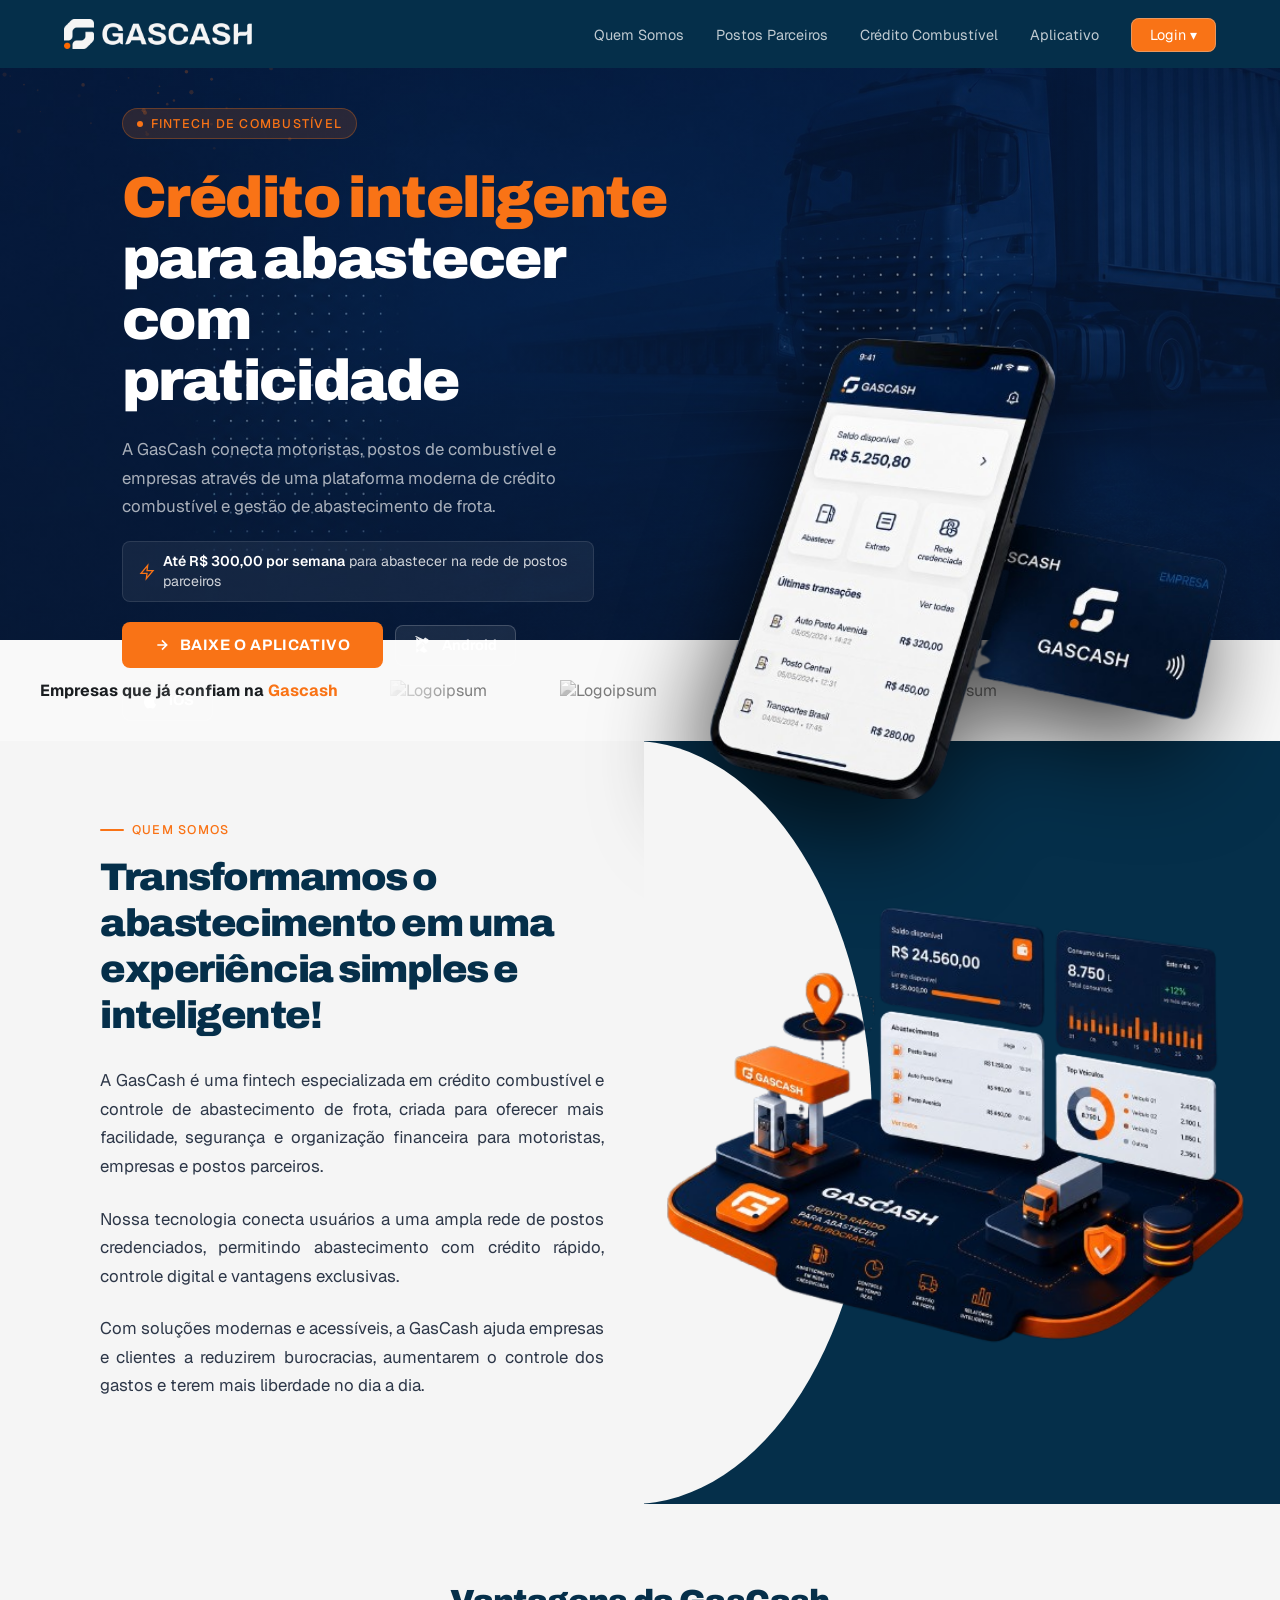
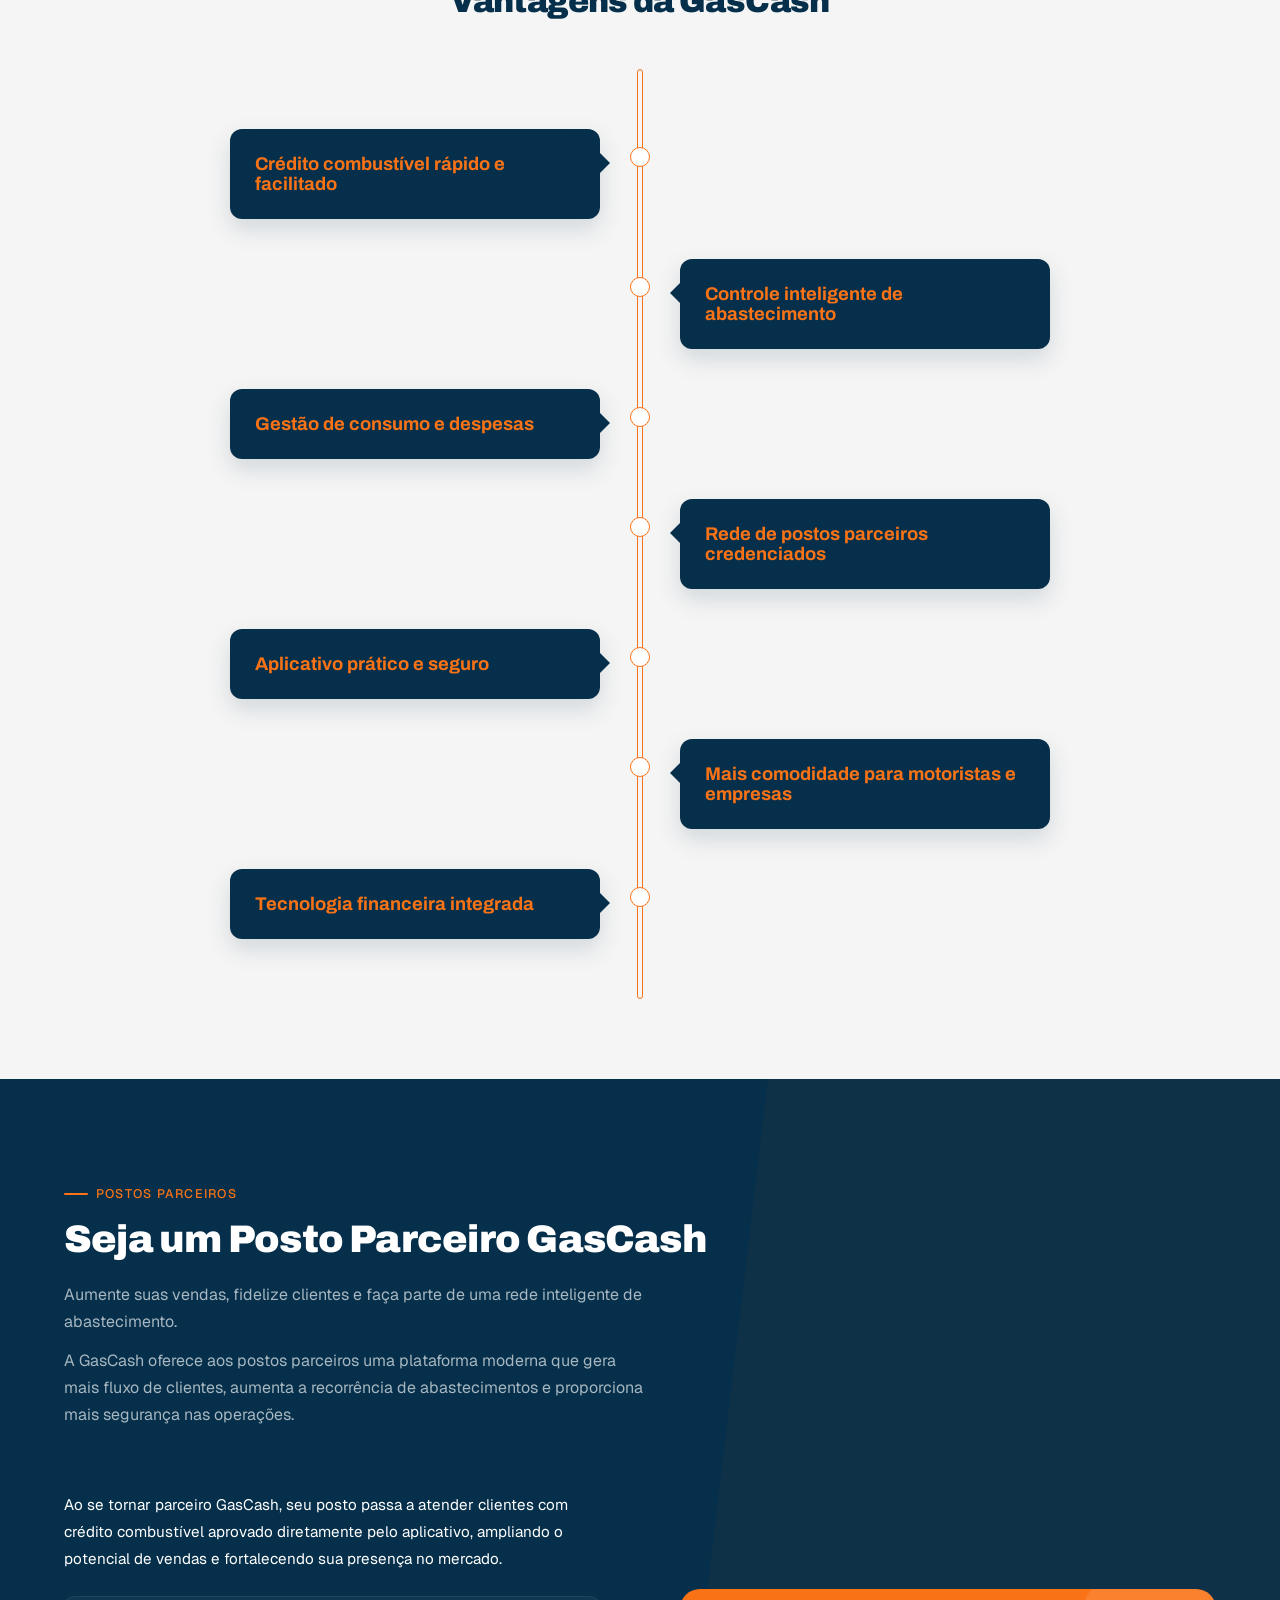
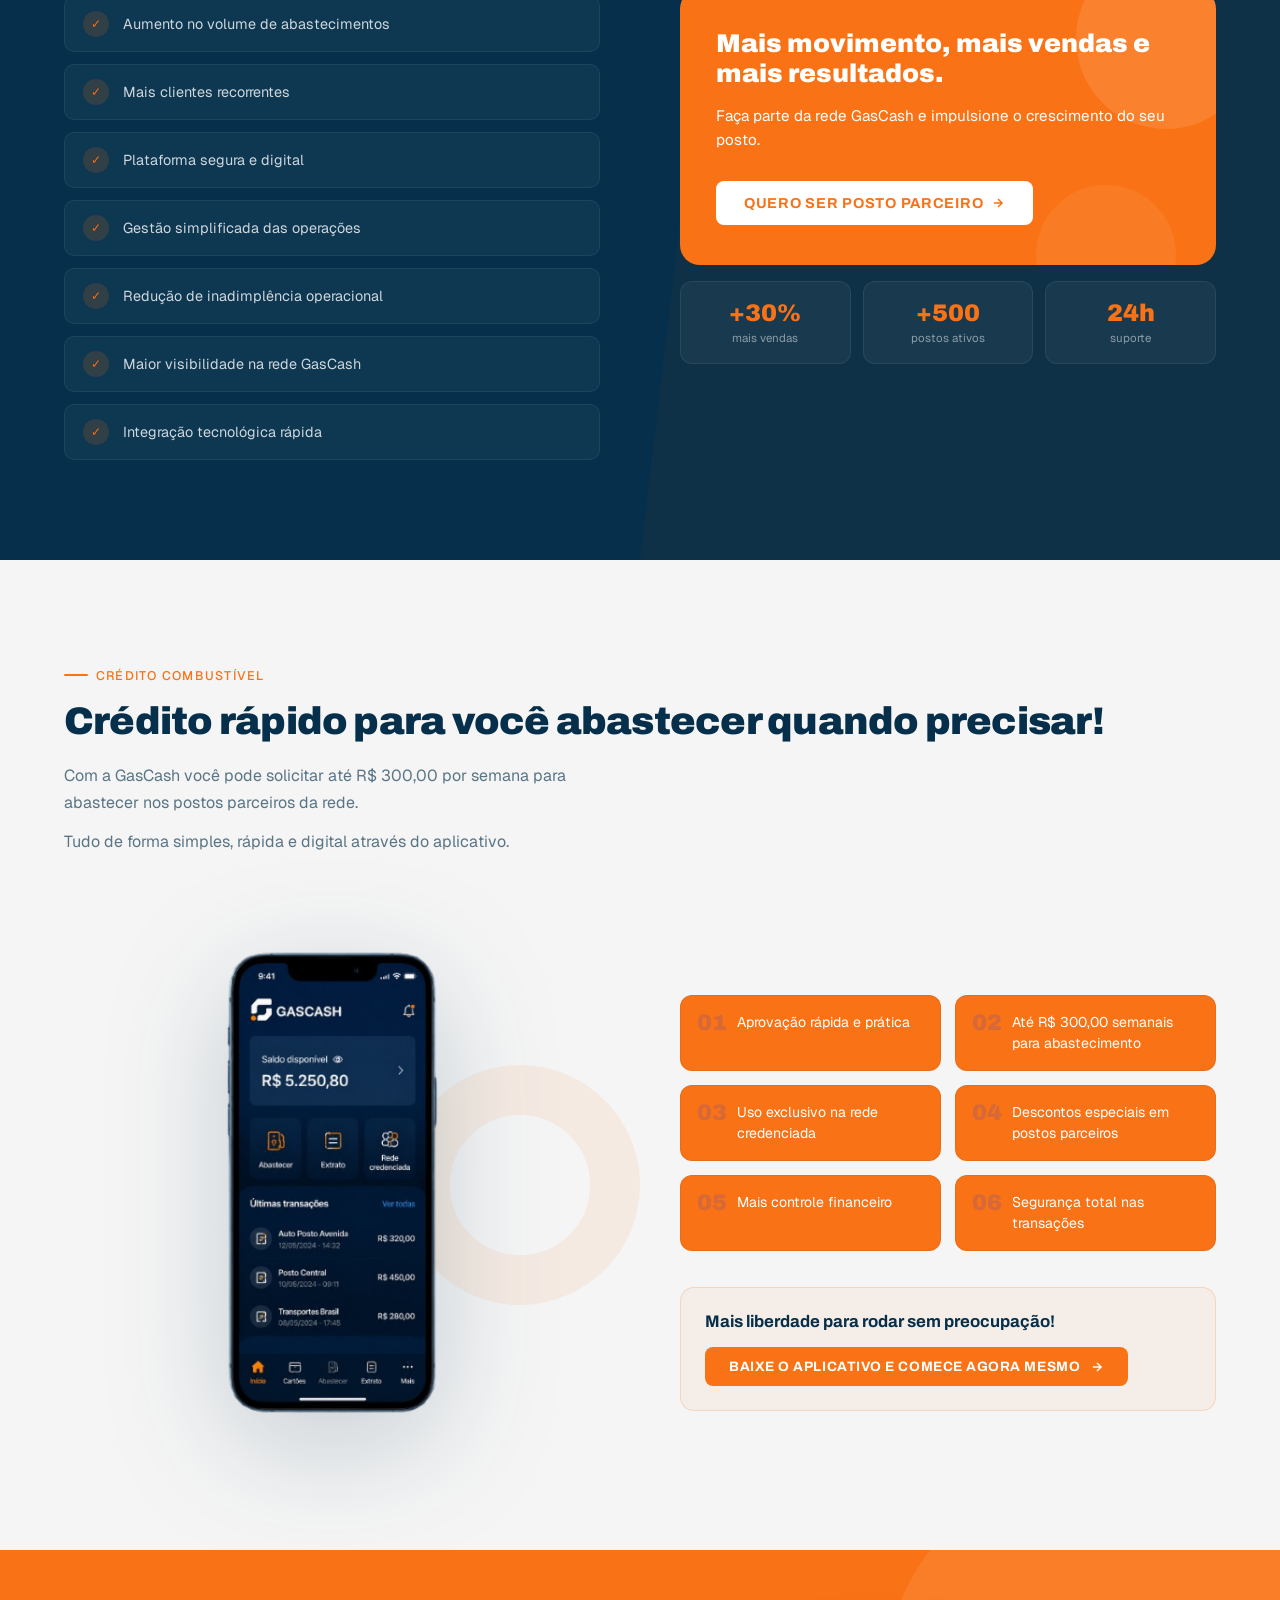
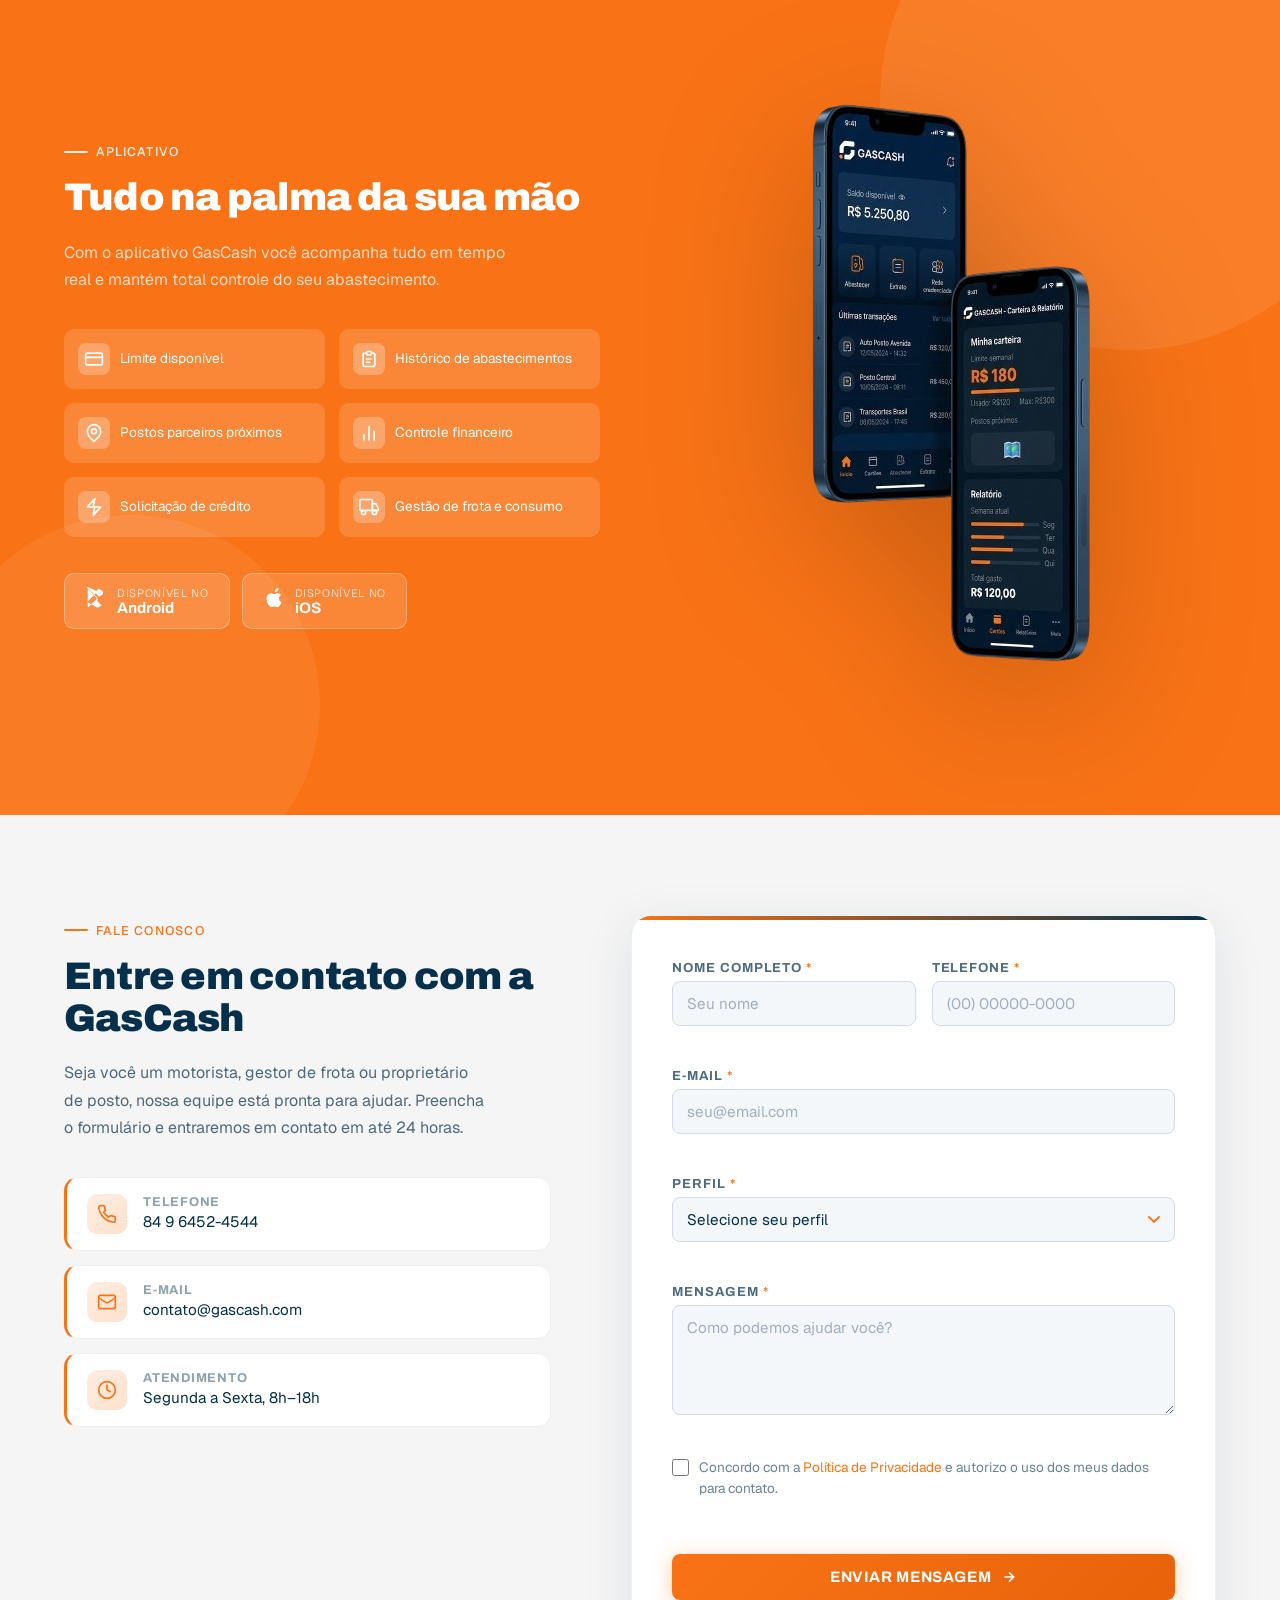
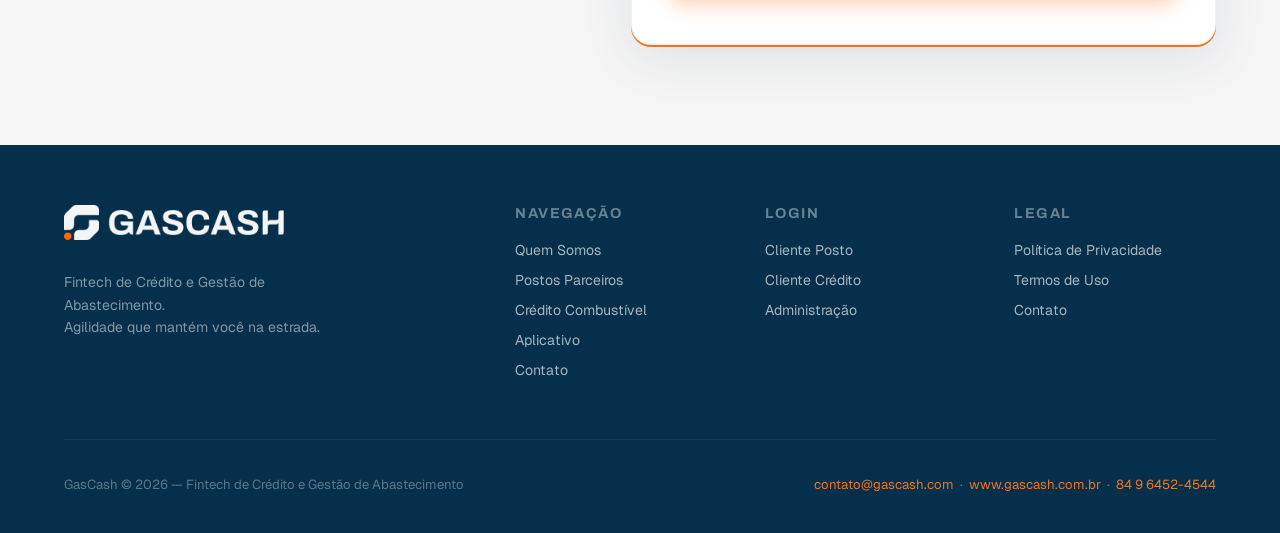
==== commit 965d1cc8: "Ajustes com os feedback e pagina formulario" ====
--- a/index.html
+++ b/index.html
@@ -38,14 +38,58 @@
         <li><a href="#sobre">Quem Somos</a></li>
         <li><a href="#postos">Postos Parceiros</a></li>
         <li><a href="#credito">Crédito Combustível</a></li>
+        <li><a href="#app">Aplicativo</a></li>
         <li class="nav-login">
           <a href="#" aria-haspopup="true" aria-expanded="false" id="loginBtn"
             >Login ▾</a
           >
           <div class="nav-dropdown" role="menu" aria-labelledby="loginBtn">
-            <a href="#" role="menuitem">Cliente Posto</a>
-            <a href="#" role="menuitem">Cliente Crédito</a>
-            <a href="#" role="menuitem">Administração</a>
+            <a href="#" role="menuitem">
+              <svg
+                width="15"
+                height="15"
+                viewBox="0 0 24 24"
+                fill="none"
+                stroke="currentColor"
+                stroke-width="2"
+                aria-hidden="true"
+              >
+                <circle cx="12" cy="8" r="4" />
+                <path d="M4 20c0-4 3.6-7 8-7s8 3 8 7" />
+              </svg>
+              Cliente Posto
+            </a>
+            <a href="#" role="menuitem">
+              <svg
+                width="15"
+                height="15"
+                viewBox="0 0 24 24"
+                fill="none"
+                stroke="currentColor"
+                stroke-width="2"
+                aria-hidden="true"
+              >
+                <rect x="2" y="5" width="20" height="14" rx="2" />
+                <path d="M2 10h20" />
+              </svg>
+              Cliente Crédito
+            </a>
+            <a href="#" role="menuitem">
+              <svg
+                width="15"
+                height="15"
+                viewBox="0 0 24 24"
+                fill="none"
+                stroke="currentColor"
+                stroke-width="2"
+                aria-hidden="true"
+              >
+                <path d="M12 2L2 7l10 5 10-5-10-5z" />
+                <path d="M2 17l10 5 10-5" />
+                <path d="M2 12l10 5 10-5" />
+              </svg>
+              Administração
+            </a>
           </div>
         </li>
       </ul>
@@ -64,12 +108,13 @@
       </button>
     </nav>
 
-    <!-- Menu mobile (painel) -->
-    <nav id="mobileMenu" aria-label="Menu mobile" aria-hidden="false">
+    <!-- Menu mobile -->
+    <nav id="mobileMenu" aria-label="Menu mobile" aria-hidden="true">
       <a href="#sobre">Quem Somos</a>
       <a href="#postos">Postos Parceiros</a>
       <a href="#credito">Crédito Combustível</a>
       <a href="#app">Aplicativo</a>
+      <a href="#contato">Contato</a>
       <span class="mob-section-label" aria-hidden="true">Login</span>
       <a href="#">Cliente Posto</a>
       <a href="#">Cliente Crédito</a>
@@ -91,8 +136,10 @@
             </div>
 
             <h1 id="heroTitle" class="hero-title">
-              O futuro do abastecimento da
-              <span class="accent"> sua empresa</span>
+              <span class="accent" style="white-space: nowrap"
+                >Crédito inteligente</span
+              >
+              para abastecer com praticidade
             </h1>
 
             <p class="hero-sub">
@@ -101,8 +148,28 @@
               de abastecimento de frota.
             </p>
 
+            <div class="hero-highlight">
+              <svg
+                width="18"
+                height="18"
+                viewBox="0 0 24 24"
+                fill="none"
+                stroke="var(--orange)"
+                stroke-width="2"
+                stroke-linecap="round"
+                aria-hidden="true"
+              >
+                <path d="M13 2L3 14h9l-1 8 10-12h-9l1-8z" />
+              </svg>
+              <p>
+                <strong>Até R$ 300,00 por semana</strong> para abastecer na rede
+                de postos parceiros
+              </p>
+            </div>
+
+            <!-- PATCH 1: hero-actions com botões Android e iOS -->
             <div class="hero-actions">
-              <a href="#credito" class="btn-primary">
+              <a href="#app" class="btn-primary">
                 <svg
                   width="16"
                   height="16"
@@ -117,108 +184,162 @@
                 </svg>
                 Baixe o aplicativo
               </a>
-              <a href="#sobre" class="btn-secondary">Conheça as soluções</a>
-            </div>
-          </div>
-          <div class="hero-visual">
-            <img
-              src="img/cellecartao.png"
-              alt="Aplicativo GasCash e Cartão de Crédito Combustível"
-              class="hero-mockup-img"
-            />
+
+              <a
+                href="#"
+                class="btn-store-hero"
+                aria-label="Baixar para Android"
+              >
+                <svg
+                  width="18"
+                  height="18"
+                  viewBox="0 0 24 24"
+                  fill="currentColor"
+                  aria-hidden="true"
+                >
+                  <path
+                    d="M3.609 1.814L13.783 12 3.61 22.186A2.22 2.22 0 0 1 3 20.59V3.41c0-.623.22-1.181.609-1.596zm11.264 9.112l3.393-1.962c.866-.5 1.455-1.433 1.455-2.51 0-1.077-.59-2.01-1.457-2.51l-3.391-1.96-4.043 4.044 4.043 4.043zm-1.163 2.148L9.667 9.031l-7.25 7.25 10.126 5.845a2.203 2.203 0 0 0 2.202 0l3.393-1.961-4.427-4.426zm-4.043-4.043L13.71 5.031 3.583.335a2.21 2.21 0 0 0-2.2 0l7.25 7.25z"
+                  />
+                </svg>
+                <div>
+                  <strong>Android</strong>
+                </div>
+              </a>
+
+              <a href="#" class="btn-store-hero" aria-label="Baixar para iOS">
+                <svg
+                  width="18"
+                  height="18"
+                  viewBox="0 0 24 24"
+                  fill="currentColor"
+                  aria-hidden="true"
+                >
+                  <path
+                    d="M18.71 19.5c-.83 1.24-1.71 2.45-3.05 2.47-1.34.03-1.77-.79-3.29-.79-1.53 0-2 .77-3.27.82-1.31.05-2.3-1.32-3.14-2.53C4.25 17 2.94 12.45 4.7 9.39c.87-1.52 2.43-2.48 4.12-2.51 1.28-.02 2.5.87 3.29.87.78 0 2.26-1.07 3.81-.91.65.03 2.47.26 3.64 1.98-.09.06-2.17 1.28-2.15 3.81.03 3.02 2.65 4.03 2.68 4.04-.03.07-.42 1.44-1.38 2.83M15.97 4.17c.66-.81 1.11-1.93.99-3.06-1 .04-2.21.67-2.93 1.49-.62.69-1.16 1.84-1.01 2.96 1.12.09 2.27-.58 2.95-1.39z"
+                  />
+                </svg>
+                <div>
+                  <strong>iOS</strong>
+                </div>
+              </a>
+            </div>
+          </div>
+
+          <div class="hero-visual" aria-hidden="true">
+            <img src="img/cellecartao.png" alt="" class="hero-mockup-img" />
           </div>
         </div>
       </section>
+
       <!-- ═══════════════════════════════════════════
-            POSTOS PARCEIROS
+           EMPRESAS QUE CONFIAM
       ═══════════════════════════════════════════ -->
       <section class="trusted-by-section">
-        <div class="container">
-          <h2 class="title">Empresas que já confiam na Gascash</h2>
-
-          <div class="logo-grid">
-            <div class="logo-item">
-              <img src="caminho/para/logo1.svg" alt="Logoipsum" />
-            </div>
-            <div class="logo-item">
-              <img src="caminho/para/logo2.svg" alt="Logoipsum" />
-            </div>
-            <div class="logo-item">
-              <img src="caminho/para/logo3.svg" alt="Logoipsum" />
-            </div>
-            <div class="logo-item">
-              <img src="caminho/para/logo4.svg" alt="Logoipsum" />
-            </div>
-            <div class="logo-item">
-              <img src="caminho/para/logo5.svg" alt="Logoipsum" />
+  <div class="container">
+    <h2 class="title" style="color: var(navy) !important;">Empresas que já confiam na <span style="color: var(--orange);">Gascash</span> </h2>
+
+    <div class="logo-carousel-wrapper">
+      <div class="logo-grid">
+        <div class="logo-item"><img src="caminho/para/logo1.svg" alt="Logoipsum" /></div>
+        <div class="logo-item"><img src="caminho/para/logo2.svg" alt="Logoipsum" /></div>
+        <div class="logo-item"><img src="caminho/para/logo3.svg" alt="Logoipsum" /></div>
+        <div class="logo-item"><img src="caminho/para/logo4.svg" alt="Logoipsum" /></div>
+        <div class="logo-item"><img src="caminho/para/logo5.svg" alt="Logoipsum" /></div>
+        
+        <div class="logo-item" aria-hidden="true"><img src="caminho/para/logo1.svg" alt="Logoipsum" /></div>
+        <div class="logo-item" aria-hidden="true"><img src="caminho/para/logo2.svg" alt="Logoipsum" /></div>
+        <div class="logo-item" aria-hidden="true"><img src="caminho/para/logo3.svg" alt="Logoipsum" /></div>
+        <div class="logo-item" aria-hidden="true"><img src="caminho/para/logo4.svg" alt="Logoipsum" /></div>
+        <div class="logo-item" aria-hidden="true"><img src="caminho/para/logo5.svg" alt="Logoipsum" /></div>
+      </div>
+    </div>
+
+  </div>
+</section>
+
+<!--══════════════════════════════
+           SOBRE / QUEM SOMOS
+      ═══════════════════════════════════════════ -->
+      <section id="sobre" aria-labelledby="sobreTitle">
+        <div class="sobre-grid">
+          <div class="gscsh-col-text reveal">
+            <span class="section-label" style="color: var(--orange)"
+              >Quem somos</span
+            >
+            <h2 id="sobreTitle" class="section-title">
+              Transformamos o abastecimento em uma experiência simples e
+              inteligente!
+            </h2>
+            <p>
+              A GasCash é uma fintech especializada em crédito combustível e
+              controle de abastecimento de frota, criada para oferecer mais
+              facilidade, segurança e organização financeira para motoristas,
+              empresas e postos parceiros.
+            </p>
+            <p>
+              Nossa tecnologia conecta usuários a uma ampla rede de postos
+              credenciados, permitindo abastecimento com crédito rápido,
+              controle digital e vantagens exclusivas.
+            </p>
+            <p>
+              Com soluções modernas e acessíveis, a GasCash ajuda empresas e
+              clientes a reduzirem burocracias, aumentarem o controle dos gastos
+              e terem mais liberdade no dia a dia.
+            </p>
+          </div>
+
+          <div class="gscsh-col-media" aria-hidden="true">
+            <img src="img/quemsomos.png" alt="" class="gscsh-main-img" />
+          </div>
+        </div>
+
+        <!-- VANTAGENS -->
+        <div class="vantagens-wrapper">
+          <div class="titulo-vanta">
+            <h2 class="vantage7">Vantagens da GasCash</h2>
+          </div>
+          <div
+            class="timeline"
+            id="timeline"
+            aria-label="Lista de vantagens da GasCash"
+          >
+            <div
+              class="timeline-progress"
+              id="progress-line"
+              aria-hidden="true"
+            ></div>
+            <div class="timeline-container left">
+              <div class="card">
+                <h3>Crédito combustível rápido e facilitado</h3>
+              </div>
+            </div>
+            <div class="timeline-container right">
+              <div class="card">
+                <h3>Controle inteligente de abastecimento</h3>
+              </div>
+            </div>
+            <div class="timeline-container left">
+              <div class="card"><h3>Gestão de consumo e despesas</h3></div>
+            </div>
+            <div class="timeline-container right">
+              <div class="card">
+                <h3>Rede de postos parceiros credenciados</h3>
+              </div>
+            </div>
+            <div class="timeline-container left">
+              <div class="card"><h3>Aplicativo prático e seguro</h3></div>
+            </div>
+            <div class="timeline-container right">
+              <div class="card">
+                <h3>Mais comodidade para motoristas e empresas</h3>
+              </div>
+            </div>
+            <div class="timeline-container left">
+              <div class="card"><h3>Tecnologia financeira integrada</h3></div>
             </div>
           </div>
         </div>
       </section>
-      <!-- ═══════════════════════════════════════════
-           SOBRE
-      ═══════════════════════════════════════════ -->
-      <div id="sobre" class="gscsh-wrapper-main">
-        <section class="gscsh-section-container" aria-labelledby="sobreTitle">
-          <div class="gscsh-grid-row">
-            <div class="gscsh-col-text">
-              <span class="section-label" style="color: var(--orange)"
-                >Quem somos</span
-              >
-              <h2 id="creditoTitle" class="section-title quem">
-                Crédito rápido para você abastecer quando precisar
-              </h2>
-
-              <p>
-                A GasCash é uma fintech especializada em crédito combustível e
-                controle de abastecimento de frota, criada para oferecer mais
-                facilidade, segurança e organização financeira para motoristas,
-                empresas e postos parceiros.
-              </p>
-              <p>
-                Nossa tecnologia conecta usuários a uma ampla rede de postos
-                credenciados, permitindo abastecimento com crédito rápido,
-                controle digital e vantagens exclusivas.
-              </p>
-              <p>
-                Com soluções modernas e acessíveis, a GasCash ajuda empresas e
-                clientes a reduzirem burocracias, aumentarem o controle dos
-                gastos e terem mais liberdade no dia a dia.
-              </p>
-            </div>
-
-            <div class="gscsh-col-media" aria-hidden="true">
-              <img
-                src="img/image-removebg-preview.png"
-                alt=""
-                class="gscsh-main-img"
-              />
-            </div>
-          </div>
-        </section>
-      </div>
-      <!-- Barra de logos parceiras -->
-      <div class="hero-trust-bar" aria-label="Empresas que confiam na GasCash">
-        <div class="trust-logos-container">
-          <div class="trust-logos">
-            <span>Crédito combustível rápido e facilitado</span>
-            <span>Controle inteligente de abastecimento</span>
-            <span>Gestão de consumo e despesas</span>
-            <span>Rede de postos parceiros credenciados</span>
-            <span>Aplicativo prático e seguro</span>
-            <span>Mais comodidade para motoristas e empresas</span>
-            <span>Tecnologia financeira integrada</span>
-
-            <span>Crédito combustível rápido e facilitado</span>
-            <span>Controle inteligente de abastecimento</span>
-            <span>Gestão de consumo e despesas</span>
-            <span>Rede de postos parceiros credenciados</span>
-            <span>Aplicativo prático e seguro</span>
-            <span>Mais comodidade para motoristas e empresas</span>
-            <span>Tecnologia financeira integrada</span>
-          </div>
-        </div>
-      </div>
 
       <!-- ═══════════════════════════════════════════
            POSTOS PARCEIROS
@@ -236,19 +357,16 @@
               Aumente suas vendas, fidelize clientes e faça parte de uma rede
               inteligente de abastecimento.
             </p>
+            <p class="section-desc light" style="margin-top: 12px">
+              A GasCash oferece aos postos parceiros uma plataforma moderna que
+              gera mais fluxo de clientes, aumenta a recorrência de
+              abastecimentos e proporciona mais segurança nas operações.
+            </p>
           </div>
 
           <div class="postos-grid">
             <div class="reveal">
-              <p
-                style="
-                  font-family: &quot;Geist&quot;, sans-serif;
-                  font-size: 0.95rem;
-                  line-height: 1.75;
-                  color: rgba(255, 255, 255, 0.6);
-                  margin-bottom: 28px;
-                "
-              >
+              <p class="postos-intro-text">
                 Ao se tornar parceiro GasCash, seu posto passa a atender
                 clientes com crédito combustível aprovado diretamente pelo
                 aplicativo, ampliando o potencial de vendas e fortalecendo sua
@@ -298,7 +416,7 @@
                   Faça parte da rede GasCash e impulsione o crescimento do seu
                   posto.
                 </p>
-                <a href="#" class="btn-white">
+                <a href="#contato" class="btn-white">
                   Quero ser Posto Parceiro
                   <svg
                     width="14"
@@ -345,11 +463,14 @@
           <div class="reveal">
             <span class="section-label">Crédito Combustível</span>
             <h2 id="creditoTitle" class="section-title">
-              Crédito rápido para você abastecer quando precisar
+              Crédito rápido para você abastecer quando precisar!
             </h2>
             <p class="section-desc">
-              Com a GasCash você solicita até R$ 300,00 por semana de forma
-              simples, rápida e digital pelo aplicativo.
+              Com a GasCash você pode solicitar até R$ 300,00 por semana para
+              abastecer nos postos parceiros da rede.
+            </p>
+            <p class="section-desc" style="margin-top: 12px">
+              Tudo de forma simples, rápida e digital através do aplicativo.
             </p>
           </div>
 
@@ -358,14 +479,8 @@
               <div class="phone-frame">
                 <img
                   src="img/cell.png"
-                  alt="Tela do aplicativo GasCash mostrando saldo disponível e últimas transações em um smartphone"
+                  alt="Tela do aplicativo GasCash mostrando saldo disponível e últimas transações"
                   class="phone-image"
-                  style="
-                    width: 100%;
-                    height: auto;
-                    display: block;
-                    border-radius: inherit;
-                  "
                 />
               </div>
               <div class="credito-deco" aria-hidden="true"></div>
@@ -373,12 +488,12 @@
 
             <div class="reveal">
               <ol
-                class="vantagens-grid"
+                class="vantagens-list"
                 aria-label="Vantagens do crédito combustível"
               >
                 <li class="vantagem-item">
                   <div class="vantagem-num" aria-hidden="true">01</div>
-                  <p>Aprovação rápida e prática pelo app</p>
+                  <p>Aprovação rápida e prática</p>
                 </li>
                 <li class="vantagem-item">
                   <div class="vantagem-num" aria-hidden="true">02</div>
@@ -394,7 +509,7 @@
                 </li>
                 <li class="vantagem-item">
                   <div class="vantagem-num" aria-hidden="true">05</div>
-                  <p>Mais controle financeiro pessoal</p>
+                  <p>Mais controle financeiro</p>
                 </li>
                 <li class="vantagem-item">
                   <div class="vantagem-num" aria-hidden="true">06</div>
@@ -404,17 +519,14 @@
 
               <div class="credito-cta-box">
                 <p class="credito-cta-title">
-                  Mais liberdade para rodar sem preocupação.
-                </p>
-                <p class="credito-cta-sub">
-                  Baixe o aplicativo e comece agora mesmo.
+                  Mais liberdade para rodar sem preocupação!
                 </p>
                 <a
                   href="#app"
                   class="btn-primary"
                   style="font-size: 0.85rem; padding: 12px 24px"
                 >
-                  Baixe o Aplicativo
+                  Baixe o aplicativo e comece agora mesmo
                   <svg
                     width="14"
                     height="14"
@@ -440,25 +552,17 @@
       <section id="app" aria-labelledby="appTitle">
         <div class="section-inner app-inner">
           <div class="reveal">
-            <span class="section-label" style="color: rgba(255, 255, 255, 0.9)"
-              >Aplicativo</span
-            >
-            <h2 id="appTitle" class="section-title" style="color: white">
+            <!-- PATCH 3: section-label com traço (classe app-label) -->
+            <span class="section-label app-label">Aplicativo</span>
+            <h2 id="appTitle" class="section-title" style="color: white; white-space: nowrap;">
               Tudo na palma da sua mão
             </h2>
-            <p
-              style="
-                font-family: &quot;Geist&quot;, sans-serif;
-                font-size: 1rem;
-                line-height: 1.7;
-                color: rgba(255, 255, 255, 0.75);
-                max-width: 460px;
-              "
-            >
+            <p class="app-desc">
               Com o aplicativo GasCash você acompanha tudo em tempo real e
               mantém total controle do seu abastecimento.
             </p>
 
+            <!-- PATCH 3: ícones corrigidos e mais representativos -->
             <ul class="app-features" aria-label="Funcionalidades do aplicativo">
               <li class="app-feat">
                 <div class="icon-box" aria-hidden="true">
@@ -490,7 +594,12 @@
                     stroke-linecap="round"
                     stroke-linejoin="round"
                   >
-                    <path d="M3 20v-8a2 2 0 0 1 2-2h4a2 2 0 0 1 2 2v8" />
+                    <path
+                      d="M9 5H7a2 2 0 0 0-2 2v12a2 2 0 0 0 2 2h10a2 2 0 0 0 2-2V7a2 2 0 0 0-2-2h-2"
+                    />
+                    <rect x="9" y="3" width="6" height="4" rx="1" />
+                    <line x1="9" x2="15" y1="12" y2="12" />
+                    <line x1="9" x2="13" y1="16" y2="16" />
                   </svg>
                 </div>
                 <p>Histórico de abastecimentos</p>
@@ -561,8 +670,9 @@
                     stroke-linecap="round"
                     stroke-linejoin="round"
                   >
-                    <path d="M17 11h5l3 3v4h-3" />
-                    <circle cx="7.5" cy="18.5" r="2.5" />
+                    <rect x="1" y="3" width="15" height="13" rx="1" />
+                    <path d="M16 8h4l3 5v3h-7V8z" />
+                    <circle cx="5.5" cy="18.5" r="2.5" />
                     <circle cx="18.5" cy="18.5" r="2.5" />
                   </svg>
                 </div>
@@ -588,10 +698,7 @@
                     />
                   </svg>
                 </span>
-                <div>
-                  <small>Disponível no</small>
-                  <strong>Android</strong>
-                </div>
+                <div><small>Disponível no</small><strong>Android</strong></div>
               </a>
               <a
                 href="#"
@@ -610,27 +717,282 @@
                     />
                   </svg>
                 </span>
-                <div>
-                  <small>Disponível no</small>
-                  <strong>iOS</strong>
-                </div>
+                <div><small>Disponível no</small><strong>iOS</strong></div>
               </a>
             </div>
           </div>
 
           <div class="app-visual reveal" aria-hidden="true">
             <div class="app-phone-wrap">
-              <img
-                src="img/doiscell.png"
-                alt=""
-                class="app-image"
-                style="
-                  width: 100%;
-                  height: auto;
-                  display: block;
-                  border-radius: inherit;
-                "
-              />
+              <img src="img/doiscell.png" alt="" class="app-image" />
+            </div>
+          </div>
+        </div>
+      </section>
+      <!-- ═══════════════════════════════════════════
+           CONTATO / FORMULÁRIO
+      ═══════════════════════════════════════════ -->
+      <section id="contato" aria-labelledby="contatoTitle">
+        <div class="section-inner">
+          <div class="contato-grid">
+            <!-- Coluna esquerda: informações -->
+            <div class="contato-info reveal">
+              <span class="section-label">Fale Conosco</span>
+              <h2 id="contatoTitle" class="section-title">
+                Entre em contato com a GasCash
+              </h2>
+              <p class="contato-desc">
+                Seja você um motorista, gestor de frota ou proprietário de
+                posto, nossa equipe está pronta para ajudar. Preencha o
+                formulário e entraremos em contato em até 24 horas.
+              </p>
+
+              <div class="contato-cards" role="list">
+                <div class="contato-card" role="listitem">
+                  <div class="contato-card-icon" aria-hidden="true">
+                    <svg
+                      width="20"
+                      height="20"
+                      viewBox="0 0 24 24"
+                      fill="none"
+                      stroke="currentColor"
+                      stroke-width="2"
+                      stroke-linecap="round"
+                      stroke-linejoin="round"
+                    >
+                      <path
+                        d="M22 16.92v3a2 2 0 0 1-2.18 2 19.79 19.79 0 0 1-8.63-3.07 19.5 19.5 0 0 1-6-6A19.79 19.79 0 0 1 2.12 4.18 2 2 0 0 1 4.11 2h3a2 2 0 0 1 2 1.72c.127.96.361 1.903.7 2.81a2 2 0 0 1-.45 2.11L8.09 9.91a16 16 0 0 0 6 6l1.27-1.27a2 2 0 0 1 2.11-.45c.907.339 1.85.573 2.81.7A2 2 0 0 1 22 16.92z"
+                      />
+                    </svg>
+                  </div>
+                  <div>
+                    <strong>Telefone</strong>
+                    <a href="tel:+558496452454">84 9 6452-4544</a>
+                  </div>
+                </div>
+                <div class="contato-card" role="listitem">
+                  <div class="contato-card-icon" aria-hidden="true">
+                    <svg
+                      width="20"
+                      height="20"
+                      viewBox="0 0 24 24"
+                      fill="none"
+                      stroke="currentColor"
+                      stroke-width="2"
+                      stroke-linecap="round"
+                      stroke-linejoin="round"
+                    >
+                      <rect width="20" height="16" x="2" y="4" rx="2" />
+                      <path d="m22 7-8.97 5.7a1.94 1.94 0 0 1-2.06 0L2 7" />
+                    </svg>
+                  </div>
+                  <div>
+                    <strong>E-mail</strong>
+                    <a href="mailto:contato@gascash.com">contato@gascash.com</a>
+                  </div>
+                </div>
+                <div class="contato-card" role="listitem">
+                  <div class="contato-card-icon" aria-hidden="true">
+                    <svg
+                      width="20"
+                      height="20"
+                      viewBox="0 0 24 24"
+                      fill="none"
+                      stroke="currentColor"
+                      stroke-width="2"
+                      stroke-linecap="round"
+                      stroke-linejoin="round"
+                    >
+                      <circle cx="12" cy="12" r="10" />
+                      <polyline points="12 6 12 12 16 14" />
+                    </svg>
+                  </div>
+                  <div>
+                    <strong>Atendimento</strong>
+                    <span>Segunda a Sexta, 8h–18h</span>
+                  </div>
+                </div>
+              </div>
+            </div>
+
+            <!-- Coluna direita: formulário -->
+            <div class="contato-form-wrapper reveal">
+              <form
+                id="contatoForm"
+                class="contato-form"
+                novalidate
+                aria-label="Formulário de contato"
+              >
+                <div class="form-row">
+                  <div class="form-group">
+                    <label for="nome"
+                      >Nome completo <span aria-hidden="true">*</span></label
+                    >
+                    <input
+                      type="text"
+                      id="nome"
+                      name="nome"
+                      placeholder="Seu nome"
+                      required
+                      autocomplete="name"
+                      aria-required="true"
+                    />
+                    <span
+                      class="form-error"
+                      id="nomeError"
+                      role="alert"
+                      aria-live="polite"
+                    ></span>
+                  </div>
+                  <div class="form-group">
+                    <label for="telefone"
+                      >Telefone <span aria-hidden="true">*</span></label
+                    >
+                    <input
+                      type="tel"
+                      id="telefone"
+                      name="telefone"
+                      placeholder="(00) 00000-0000"
+                      required
+                      autocomplete="tel"
+                      aria-required="true"
+                    />
+                    <span
+                      class="form-error"
+                      id="telefoneError"
+                      role="alert"
+                      aria-live="polite"
+                    ></span>
+                  </div>
+                </div>
+
+                <div class="form-group">
+                  <label for="email"
+                    >E-mail <span aria-hidden="true">*</span></label
+                  >
+                  <input
+                    type="email"
+                    id="email"
+                    name="email"
+                    placeholder="seu@email.com"
+                    required
+                    autocomplete="email"
+                    aria-required="true"
+                  />
+                  <span
+                    class="form-error"
+                    id="emailError"
+                    role="alert"
+                    aria-live="polite"
+                  ></span>
+                </div>
+
+                <div class="form-group">
+                  <label for="perfil"
+                    >Perfil <span aria-hidden="true">*</span></label
+                  >
+                  <select
+                    id="perfil"
+                    name="perfil"
+                    required
+                    aria-required="true"
+                  >
+                    <option value="">Selecione seu perfil</option>
+                    <option value="motorista">Motorista / Pessoa física</option>
+                    <option value="empresa">Empresa / Gestão de frota</option>
+                    <option value="posto">Proprietário de posto</option>
+                    <option value="outro">Outro</option>
+                  </select>
+                  <span
+                    class="form-error"
+                    id="perfilError"
+                    role="alert"
+                    aria-live="polite"
+                  ></span>
+                </div>
+
+                <div class="form-group">
+                  <label for="mensagem"
+                    >Mensagem <span aria-hidden="true">*</span></label
+                  >
+                  <textarea
+                    id="mensagem"
+                    name="mensagem"
+                    rows="4"
+                    placeholder="Como podemos ajudar você?"
+                    required
+                    aria-required="true"
+                  ></textarea>
+                  <span
+                    class="form-error"
+                    id="mensagemError"
+                    role="alert"
+                    aria-live="polite"
+                  ></span>
+                </div>
+
+                <div class="form-check">
+                  <input
+                    type="checkbox"
+                    id="lgpd"
+                    name="lgpd"
+                    required
+                    aria-required="true"
+                  />
+                  <label for="lgpd">
+                    Concordo com a <a href="#">Política de Privacidade</a> e
+                    autorizo o uso dos meus dados para contato.
+                  </label>
+                </div>
+                <span
+                  class="form-error"
+                  id="lgpdError"
+                  role="alert"
+                  aria-live="polite"
+                ></span>
+
+                <button
+                  type="submit"
+                  class="btn-primary form-submit"
+                  aria-label="Enviar mensagem de contato"
+                >
+                  Enviar mensagem
+                  <svg
+                    width="16"
+                    height="16"
+                    viewBox="0 0 24 24"
+                    fill="none"
+                    stroke="currentColor"
+                    stroke-width="2.5"
+                    aria-hidden="true"
+                  >
+                    <path d="M5 12h14M12 5l7 7-7 7" />
+                  </svg>
+                </button>
+
+                <!-- Mensagem de sucesso -->
+                <div
+                  id="formSuccess"
+                  class="form-success"
+                  role="status"
+                  aria-live="polite"
+                  aria-atomic="true"
+                  hidden
+                >
+                  <svg
+                    width="20"
+                    height="20"
+                    viewBox="0 0 24 24"
+                    fill="none"
+                    stroke="currentColor"
+                    stroke-width="2.5"
+                    aria-hidden="true"
+                  >
+                    <path d="M20 6L9 17l-5-5" />
+                  </svg>
+                  Mensagem enviada! Em breve entraremos em contato.
+                </div>
+              </form>
             </div>
           </div>
         </div>
@@ -643,7 +1005,6 @@
     <footer role="contentinfo">
       <div class="footer-inner">
         <div class="footer-top">
-          <!-- Marca -->
           <div class="footer-brand">
             <a href="#" class="logo" aria-label="GasCash — Página inicial">
               <img
@@ -653,21 +1014,20 @@
               />
             </a>
             <p>
-              Fintech de Crédito e Gestão de Abastecimento. Agilidade que mantém
-              você na estrada.
+              Fintech de Crédito e Gestão de Abastecimento.<br />Agilidade que
+              mantém você na estrada.
             </p>
           </div>
 
-          <!-- Navegação -->
           <div class="footer-col" aria-label="Navegação do rodapé">
             <h3>Navegação</h3>
             <a href="#sobre">Quem Somos</a>
             <a href="#postos">Postos Parceiros</a>
             <a href="#credito">Crédito Combustível</a>
             <a href="#app">Aplicativo</a>
-          </div>
-
-          <!-- Login -->
+            <a href="#contato">Contato</a>
+          </div>
+
           <div class="footer-col" aria-label="Área de login">
             <h3>Login</h3>
             <a href="#">Cliente Posto</a>
@@ -675,12 +1035,11 @@
             <a href="#">Administração</a>
           </div>
 
-          <!-- Legal -->
           <div class="footer-col" aria-label="Links legais">
             <h3>Legal</h3>
             <a href="#">Política de Privacidade</a>
             <a href="#">Termos de Uso</a>
-            <a href="#">Contato</a>
+            <a href="#contato">Contato</a>
           </div>
         </div>
 
--- a/css/stilo.css
+++ b/css/stilo.css
@@ -36,6 +36,9 @@
   background: var(--cloud);
   color: var(--navy);
   overflow-x: hidden;
+
+  /* Fade-in da página */
+  animation: pageFadeIn 0.6s ease both;
 }
 
 img {
@@ -46,6 +49,17 @@
 ul,
 ol {
   list-style: none;
+}
+
+@keyframes pageFadeIn {
+  from {
+    opacity: 0;
+    transform: translateY(8px);
+  }
+  to {
+    opacity: 1;
+    transform: translateY(0);
+  }
 }
 
 /* ────────────────────────────────────────────────
@@ -75,7 +89,6 @@
   outline-offset: 3px;
   border-radius: 4px;
 }
-
 :focus:not(:focus-visible) {
   outline: none;
 }
@@ -92,9 +105,210 @@
 }
 
 /* ────────────────────────────────────────────────
-   3. NAV + MENU MOBILE
+   3. BOTÕES GLOBAIS
 ──────────────────────────────────────────────── */
-nav {
+.btn-primary {
+  background: var(--orange);
+  color: white;
+  font-family: "Archivo", sans-serif;
+  font-weight: 700;
+  font-size: 0.95rem;
+  letter-spacing: 0.04em;
+  text-transform: uppercase;
+  padding: 15px 32px;
+  border-radius: var(--radius-sm);
+  border: none;
+  cursor: pointer;
+  text-decoration: none;
+  display: inline-flex;
+  align-items: center;
+  gap: 10px;
+  transition:
+    background var(--transition-fast),
+    transform var(--transition-fast),
+    box-shadow var(--transition-fast);
+}
+.btn-primary:hover {
+  background: var(--orange-dark);
+  transform: translateY(-2px);
+  box-shadow: 0 8px 24px rgba(249, 115, 22, 0.4);
+}
+.btn-primary:active {
+  transform: translateY(0);
+}
+
+.btn-secondary {
+  background: transparent;
+  color: rgba(255, 255, 255, 0.8);
+  font-family: "Geist", sans-serif;
+  font-weight: 500;
+  font-size: 0.9rem;
+  padding: 15px 28px;
+  border-radius: var(--radius-sm);
+  border: 1px solid rgba(255, 255, 255, 0.2);
+  cursor: pointer;
+  text-decoration: none;
+  display: inline-flex;
+  align-items: center;
+  gap: 8px;
+  transition:
+    border-color var(--transition-fast),
+    color var(--transition-fast);
+}
+.btn-secondary:hover {
+  border-color: var(--orange);
+  color: var(--orange);
+}
+
+.btn-white {
+  background: white;
+  color: var(--orange);
+  font-family: "Archivo", sans-serif;
+  font-weight: 700;
+  font-size: 0.9rem;
+  letter-spacing: 0.05em;
+  text-transform: uppercase;
+  padding: 14px 28px;
+  border-radius: var(--radius-sm);
+  border: none;
+  cursor: pointer;
+  text-decoration: none;
+  display: inline-flex;
+  align-items: center;
+  gap: 8px;
+  transition:
+    transform var(--transition-fast),
+    box-shadow var(--transition-fast);
+  position: relative;
+  z-index: 2;
+}
+.btn-white:hover {
+  transform: translateY(-2px);
+  box-shadow: 0 8px 24px rgba(0, 0, 0, 0.2);
+}
+
+/* ────────────────────────────────────────────────
+   4. SECTION BASE
+──────────────────────────────────────────────── */
+section {
+  padding: 100px 5%;
+}
+
+.section-inner {
+  max-width: 1200px;
+  margin: 0 auto;
+}
+
+.section-label {
+  display: inline-flex;
+  align-items: center;
+  gap: 8px;
+  font-family: "Geist", sans-serif;
+  font-size: 0.78rem;
+  font-weight: 500;
+  letter-spacing: 0.1em;
+  text-transform: uppercase;
+  color: var(--orange);
+  margin-bottom: 16px;
+}
+.section-label::before {
+  content: "";
+  display: block;
+  width: 24px;
+  height: 2px;
+  background: var(--orange);
+  border-radius: 2px;
+}
+
+.section-title {
+  font-family: "Archivo", sans-serif;
+  font-weight: 900;
+  font-size: clamp(1.8rem, 3vw, 2.8rem);
+  line-height: 1.1;
+  letter-spacing: -0.02em;
+  color: var(--navy);
+  margin-bottom: 20px;
+}
+.section-title.light {
+  color: var(--white);
+}
+
+.section-desc {
+  font-family: "Geist", sans-serif;
+  font-size: 1rem;
+  line-height: 1.7;
+  color: rgba(5, 47, 74, 0.65);
+  max-width: 580px;
+}
+.section-desc.light {
+  color: rgba(255, 255, 255, 0.65);
+}
+
+@media (max-width: 600px) {
+  section {
+    padding: 72px 5%;
+  }
+}
+
+/* ────────────────────────────────────────────────
+   5. UTILITÁRIOS (REVEAL / ANIMAÇÕES)
+──────────────────────────────────────────────── */
+.reveal {
+  opacity: 0;
+  transform: translateY(30px);
+  transition:
+    opacity 0.7s ease,
+    transform 0.7s ease;
+}
+.reveal.visible {
+  opacity: 1;
+  transform: translateY(0);
+}
+
+@keyframes fadeUp {
+  from {
+    opacity: 0;
+    transform: translateY(20px);
+  }
+  to {
+    opacity: 1;
+    transform: translateY(0);
+  }
+}
+@keyframes fadeIn {
+  from {
+    opacity: 0;
+  }
+  to {
+    opacity: 1;
+  }
+}
+@keyframes pulse {
+  0%,
+  100% {
+    opacity: 1;
+    transform: scale(1);
+  }
+  50% {
+    opacity: 0.6;
+    transform: scale(0.92);
+  }
+}
+@keyframes slideIn {
+  from {
+    opacity: 0;
+    transform: translateX(-12px);
+  }
+  to {
+    opacity: 1;
+    transform: translateX(0);
+  }
+}
+
+/* ────────────────────────────────────────────────
+   6. NAV DESKTOP
+──────────────────────────────────────────────── */
+nav#mainNav {
   position: fixed;
   top: 0;
   left: 0;
@@ -108,7 +322,7 @@
   height: 68px;
   transition: box-shadow var(--transition-med);
 }
-nav.scrolled {
+nav#mainNav.scrolled {
   box-shadow: 0 4px 32px rgba(5, 47, 74, 0.45);
 }
 
@@ -125,7 +339,6 @@
   text-decoration: none;
 }
 
-/* Links desktop */
 .nav-links {
   display: flex;
   align-items: center;
@@ -151,8 +364,8 @@
 }
 .nav-login > a {
   color: var(--white) !important;
-  background: var(--orange-light);
-  border: 1px solid rgba(249, 115, 22, 0.4);
+  background: var(--orange);
+  border: 1px solid rgba(209, 204, 201, 0.4);
   padding: 7px 18px;
   border-radius: var(--radius-sm);
   cursor: pointer;
@@ -160,8 +373,7 @@
 }
 .nav-login > a:hover,
 .nav-login > a:focus-visible {
-  background: rgba(249, 115, 22, 0.3) !important;
-  color: var(--white) !important;
+  background: var(--orange-dark) !important;
 }
 
 .nav-dropdown {
@@ -187,21 +399,29 @@
   transform: translateY(0);
 }
 .nav-dropdown a {
-  display: block;
-  padding: 12px 20px;
-  color: rgba(255, 255, 255, 0.8) !important;
-  font-size: 0.88rem !important;
+  display: flex;
+  align-items: center;
+  gap: 10px;
+  padding: 13px 18px;
+  font-family: "Geist", sans-serif;
+  font-size: 0.875rem;
+  color: rgba(255, 255, 255, 0.75);
+  text-decoration: none;
   border-bottom: 1px solid rgba(255, 255, 255, 0.06);
-  transition: background var(--transition-fast) !important;
-  text-decoration: none;
+  transition: all 0.15s;
 }
 .nav-dropdown a:last-child {
   border-bottom: none;
+}
+.nav-dropdown a svg {
+  opacity: 0.6;
+  flex-shrink: 0;
 }
 .nav-dropdown a:hover,
 .nav-dropdown a:focus-visible {
   background: var(--orange-light) !important;
   color: var(--orange) !important;
+  padding-left: 22px;
 }
 
 /* Hamburguer */
@@ -223,7 +443,6 @@
   transition: var(--transition-med);
   display: block;
 }
-/* Animação hamburguer → X */
 .hamburger.active span:nth-child(1) {
   transform: translateY(7px) rotate(45deg);
 }
@@ -269,7 +488,6 @@
 #mobileMenu a:focus-visible {
   color: var(--orange);
 }
-/* Separador "Login" no menu mobile */
 #mobileMenu .mob-section-label {
   font-family: "Archivo", sans-serif;
   font-size: 0.72rem;
@@ -278,11 +496,19 @@
   letter-spacing: 0.1em;
   color: rgba(255, 255, 255, 0.3);
   padding: 18px 0 6px;
-  border-bottom: none;
+}
+
+@media (max-width: 900px) {
+  .hamburger {
+    display: flex;
+  }
+  .nav-links {
+    display: none;
+  }
 }
 
 /* ────────────────────────────────────────────────
-   4. HERO
+   7. HERO
 ──────────────────────────────────────────────── */
 #hero {
   height: 640px;
@@ -292,7 +518,6 @@
     url("../img/fundohero.jpeg") no-repeat center center;
   background-size: cover;
   position: relative;
-  /* IMPORTANTE: Mude de 'hidden' para 'visible' para o celular poder passar para baixo */
   overflow: visible;
   display: flex;
   flex-direction: column;
@@ -306,23 +531,14 @@
   opacity: 0.4;
 }
 
-@keyframes heroOrbit {
-  from {
-    transform: rotate(0deg);
-  }
-  to {
-    transform: rotate(360deg);
-  }
-}
-
 .hero-inner {
   flex: 1;
-  max-width: 1400px; /* Aumentado para permitir que os elementos se espalhem melhor */
+  max-width: 1400px;
   width: 100%;
   margin: 0 auto;
-  padding: 40px 0% 40px 5%; /* Remove o padding da direita para a imagem colar na borda */
+  padding: 40px 0 40px 5%;
   display: grid;
-  grid-template-columns: 45% 55%; /* Mudança crucial: texto menor, imagem maior */
+  grid-template-columns: 45% 55%;
   gap: 20px;
   align-items: center;
   position: relative;
@@ -381,138 +597,143 @@
   line-height: 1.7;
   color: rgba(255, 255, 255, 0.65);
   max-width: 480px;
-  margin-bottom: 40px;
+  margin-bottom: 20px;
   animation: fadeUp 0.6s 0.2s ease both;
 }
 
+.hero-highlight {
+  display: inline-flex;
+  align-items: center;
+  gap: 8px;
+  background: rgba(255, 255, 255, 0.06);
+  border: 1px solid rgba(255, 255, 255, 0.1);
+  border-radius: 8px;
+  padding: 10px 16px;
+  margin: 0 0 20px;
+  animation: slideIn 0.7s 0.25s ease both;
+}
+.hero-highlight p {
+  font-family: "Geist", sans-serif;
+  font-size: 0.88rem;
+  color: rgba(255, 255, 255, 0.8);
+  line-height: 1.4;
+}
+.hero-highlight strong {
+  color: #fff;
+  font-weight: 600;
+}
+
+/* PATCH 1 — hero-actions + botões de loja */
 .hero-actions {
   display: flex;
   align-items: center;
-  gap: 16px;
+  gap: 12px;
   flex-wrap: wrap;
   margin-bottom: 48px;
   animation: fadeUp 0.6s 0.3s ease both;
 }
 
-.hero-stats {
-  display: flex;
-  align-items: center;
-  gap: 0;
-  background: rgba(255, 255, 255, 0.04);
-  border: 1px solid rgba(255, 255, 255, 0.08);
-  border-radius: var(--radius-md);
-  padding: 20px 28px;
-  width: fit-content;
-  animation: fadeUp 0.6s 0.4s ease both;
-}
-.hero-stat {
-  display: flex;
-  flex-direction: column;
-  align-items: center;
-  padding: 0 24px;
-}
-.hero-stat:first-child {
-  padding-left: 0;
-}
-.hero-stat:last-child {
-  padding-right: 0;
-}
-.stat-num {
+.btn-store-hero {
+  display: inline-flex;
+  align-items: center;
+  gap: 10px;
+  background: rgba(255, 255, 255, 0.08);
+  border: 1px solid rgba(255, 255, 255, 0.18);
+  border-radius: var(--radius-sm);
+  padding: 10px 18px;
+  text-decoration: none;
+  color: white;
+  backdrop-filter: blur(6px);
+  transition:
+    background var(--transition-fast),
+    border-color var(--transition-fast),
+    transform var(--transition-fast),
+    box-shadow var(--transition-fast);
+}
+.btn-store-hero:hover {
+  background: rgba(249, 115, 22, 0.18);
+  border-color: var(--orange);
+  transform: translateY(-2px);
+  box-shadow: 0 6px 20px rgba(249, 115, 22, 0.25);
+}
+.btn-store-hero svg {
+  flex-shrink: 0;
+  opacity: 0.9;
+}
+.btn-store-hero small {
+  display: block;
+  font-size: 0.65rem;
+  color: rgba(255, 255, 255, 0.6);
+  font-family: "Geist", sans-serif;
+  text-transform: uppercase;
+  letter-spacing: 0.06em;
+  line-height: 1;
+}
+.btn-store-hero strong {
   font-family: "Archivo", sans-serif;
-  font-weight: 900;
-  font-size: 1.6rem;
-  color: var(--orange);
-  line-height: 1;
-  margin-bottom: 4px;
-}
-.stat-label {
-  font-family: "Geist", sans-serif;
-  font-size: 0.72rem;
-  color: rgba(255, 255, 255, 0.45);
-  text-transform: uppercase;
-  letter-spacing: 0.07em;
-  white-space: nowrap;
-}
-.hero-stat-divider {
-  width: 1px;
-  height: 40px;
-  background: rgba(255, 255, 255, 0.1);
-  flex-shrink: 0;
-}
-
-/* Visual direita — Nova renderização simplificada da Imagem */
+  font-weight: 700;
+  font-size: 0.9rem;
+  display: block;
+  line-height: 1.3;
+}
+
+@media (max-width: 480px) {
+  .btn-store-hero {
+    flex: 1;
+    justify-content: center;
+    min-width: 130px;
+  }
+}
+
 .hero-visual {
   display: flex;
   justify-content: flex-end;
-  align-items: flex-end; /* Alinha o celular na base do container */
+  align-items: flex-end;
   width: 100%;
   height: 100%;
   position: relative;
-  overflow: visible; /* Garante que o container também não corte a imagem */
+  overflow: visible;
 }
 .hero-mockup-img {
-  width: 110%; /* Controla o tamanho do celular */
+  width: 110%;
   max-width: 680px;
   height: auto;
   object-fit: contain;
-
-  /* Posicionamento para passar do limite inferior */
   position: relative;
-  bottom: -10px; /* Joga o celular para baixo, passando do limite da seção */
-  margin-bottom: -20px; /* Evita que crie um espaço vazio no layout abaixo */
-
-  /* Sombra realista para dar profundidade sobre a próxima seção */
+  bottom: -10px;
+  margin-bottom: -20px;
   filter: drop-shadow(-15px 35px 50px rgba(0, 0, 0, 0.7));
-
-  z-index: 10; /* Garante que fique por cima da seção seguinte */
+  z-index: 10;
   animation: fadeIn 0.9s 0.3s ease both;
 }
 
-/* Regras de Responsividade para Celulares e Tablets */
 @media (max-width: 992px) {
   #hero {
     height: 700px;
-    /* No mobile, centraliza o foco na parte mais neutra ou no caminhão */
     background-position: 75% center;
   }
-
   .hero-inner {
-    grid-template-columns: 1fr; /* Muda para uma coluna única */
+    grid-template-columns: 1fr;
     gap: 50px;
     text-align: center;
     padding-top: 40px;
   }
-
   .hero-label,
-  .hero-sub,
-  .hero-stats {
+  .hero-sub {
     margin-left: auto;
     margin-right: auto;
   }
-
   .hero-actions {
     justify-content: center;
   }
-
-  .hero-mockup-img {
-    max-width: 80%; /* Diminui a proporção da imagem no mobile para não ocupar a tela toda */
-  }
   .hero-visual {
     display: none;
   }
 }
 
 /* ────────────────────────────────────────────────
-   4.1 POSTOS PARCEIROS
+   8. EMPRESAS QUE CONFIAM (CARROSSEL)
 ──────────────────────────────────────────────── */
-/* Configurações Globais / Reset básico para demonstração */
-body {
-  margin: 0;
-  font-family:
-    "Inter", sans-serif; /* Uma fonte moderna parecida com a da imagem */
-  background-color: #f9f9f9; /* Fundo ligeiramente claro como o da imagem */
-}
-
 /* Estilização da Seção */
 .trusted-by-section {
   padding: 40px 20px;
@@ -520,6 +741,7 @@
   display: flex;
   justify-content: center;
   align-items: center;
+  overflow: hidden; /* Garante que nada escape da seção */
 }
 
 .container {
@@ -529,26 +751,54 @@
   flex-direction: row;
   align-items: center;
   justify-content: space-between;
-  gap: 30px;
+  gap: 40px;
 }
 
 /* Título à esquerda */
 .title {
   font-size: 16px;
   font-weight: 700;
-  color: #1a1d20; /* Tom de cinza escuro/preto idêntico */
+  color: #1a1d20;
   margin: 0;
-  white-space: nowrap; /* Evita que o título quebre linha se houver espaço */
-}
-
-/* Container dos Logos */
+  white-space: nowrap;
+  flex-shrink: 0; /* Impede o título de espremer */
+}
+
+/* Janela que esconde os logos que saem da tela */
+.logo-carousel-wrapper {
+  overflow: hidden;
+  width: 100%;
+  display: flex;
+  align-items: center;
+  /* Cria um efeito de fumaça/fade suave nas laterais do carrossel */
+  mask-image: linear-gradient(
+    to right,
+    transparent,
+    #000 10%,
+    #000 90%,
+    transparent
+  );
+  -webkit-mask-image: linear-gradient(
+    to right,
+    transparent,
+    #000 10%,
+    #000 90%,
+    transparent
+  );
+}
+
+/* Container dos Logos (onde a animação acontece) */
 .logo-grid {
   display: flex;
   align-items: center;
-  justify-content: space-between;
-  flex-grow: 1;
-  gap: 20px;
-  padding-left: 20px;
+  gap: 50px; /* Espaçamento ideal entre logos */
+  width: max-content;
+  animation: glide 15s linear infinite; /* Altere "15s" para mais rápido ou mais devagar */
+}
+
+/* Pausa o movimento quando o usuário põe o mouse em cima de qualquer logo */
+.logo-grid:hover {
+  animation-play-state: paused;
 }
 
 /* Itens individuais de Logo */
@@ -556,253 +806,107 @@
   display: flex;
   align-items: center;
   justify-content: center;
+  flex-shrink: 0;
+  width: 120px; /* Define uma largura fixa padrão para estabilizar a animação */
 }
 
 .logo-item img {
-  max-height: 24px; /* Mantém a altura dos logos alinhada */
+  max-height: 24px;
   width: auto;
-  filter: grayscale(100%); /* Garante que fiquem cinzas como na imagem */
-  opacity: 0.6; /* Efeito de opacidade suave */
-  transition: opacity 0.3s ease; /* Transição para quando o usuário passar o mouse */
-}
-
-/* Efeito Interativo Interativo (Hover) */
+  filter: grayscale(100%);
+  opacity: 0.6;
+  transition:
+    opacity 0.3s ease,
+    filter 0.3s ease;
+}
+
 .logo-item img:hover {
-  opacity: 1; /* O logo ganha destaque ao passar o mouse */
-}
-
-/* --- RESPONSIVIDADE (Para telas menores/Celulares) --- */
+  opacity: 1;
+  filter: grayscale(
+    0%
+  ); /* Remove o cinza quando passa o mouse (opcional, fica muito bom!) */
+}
+
+/* --- ANIMAÇÃO DO LOOP INFINITO --- */
+@keyframes glide {
+  0% {
+    transform: translateX(0);
+  }
+  100% {
+    /* Move exatamente a metade da largura total (o tamanho do primeiro grupo de logos) */
+    transform: translateX(
+      calc(-50% - 25px)
+    ); /* 25px é a metade do gap de 50px */
+  }
+}
+
+/* --- RESPONSIVIDADE --- */
 @media (max-width: 968px) {
   .container {
-    flex-direction: column; /* Empilha o título acima dos logos em telas menores */
+    flex-direction: column;
     text-align: center;
-    gap: 24px;
+    gap: 30px;
   }
 
   .title {
     white-space: normal;
   }
 
-  .logo-grid {
-    flex-wrap: wrap; /* Permite que os logos quebrem linha em telas pequenas */
-    justify-content: center;
-    padding-left: 0;
-    gap: 30px;
+  .logo-carousel-wrapper {
+    padding: 10px 0;
   }
 }
 
 /* ────────────────────────────────────────────────
-   BOTÕES GLOBAIS
+   9. SOBRE / QUEM SOMOS
 ──────────────────────────────────────────────── */
-.btn-primary {
-  background: var(--orange);
-  color: white;
-  font-family: "Archivo", sans-serif;
-  font-weight: 700;
-  font-size: 0.95rem;
-  letter-spacing: 0.04em;
-  text-transform: uppercase;
-  padding: 15px 32px;
-  border-radius: var(--radius-sm);
-  border: none;
-  cursor: pointer;
-  text-decoration: none;
-  display: inline-flex;
-  align-items: center;
-  gap: 10px;
-  transition:
-    background var(--transition-fast),
-    transform var(--transition-fast),
-    box-shadow var(--transition-fast);
-}
-.btn-primary:hover {
-  background: var(--orange-dark);
-  transform: translateY(-2px);
-  box-shadow: 0 8px 24px rgba(249, 115, 22, 0.4);
-}
-.btn-primary:active {
-  transform: translateY(0);
-}
-
-.btn-secondary {
-  background: transparent;
-  color: rgba(255, 255, 255, 0.8);
-  font-family: "Geist", sans-serif;
-  font-weight: 500;
-  font-size: 0.9rem;
-  padding: 15px 28px;
-  border-radius: var(--radius-sm);
-  border: 1px solid rgba(255, 255, 255, 0.2);
-  cursor: pointer;
-  text-decoration: none;
-  display: inline-flex;
-  align-items: center;
-  gap: 8px;
-  transition:
-    border-color var(--transition-fast),
-    color var(--transition-fast);
-}
-.btn-secondary:hover {
-  border-color: var(--orange);
-  color: var(--orange);
-}
-
-.btn-white {
-  background: white;
-  color: var(--orange);
-  font-family: "Archivo", sans-serif;
-  font-weight: 700;
-  font-size: 0.9rem;
-  letter-spacing: 0.05em;
-  text-transform: uppercase;
-  padding: 14px 28px;
-  border-radius: var(--radius-sm);
-  border: none;
-  cursor: pointer;
-  text-decoration: none;
-  display: inline-flex;
-  align-items: center;
-  gap: 8px;
-  transition:
-    transform var(--transition-fast),
-    box-shadow var(--transition-fast);
-  position: relative;
-  z-index: 2;
-}
-.btn-white:hover {
-  transform: translateY(-2px);
-  box-shadow: 0 8px 24px rgba(0, 0, 0, 0.2);
-}
-
-/* ────────────────────────────────────────────────
-   SECTION BASE
-──────────────────────────────────────────────── */
-section {
-  padding: 100px 5%;
-}
-
-.section-inner {
-  max-width: 1200px;
-  margin: 0 auto;
-}
-
-.section-label {
-  display: inline-flex;
-  align-items: center;
-  gap: 8px;
-  font-family: "Geist", sans-serif;
-  font-size: 0.78rem;
-  font-weight: 500;
-  letter-spacing: 0.1em;
-  text-transform: uppercase;
-  color: var(--orange);
-  margin-bottom: 16px;
-}
-.section-label::before {
-  content: "";
-  display: block;
-  width: 24px;
-  height: 2px;
-  background: var(--orange);
-  border-radius: 2px;
-}
-
-.section-title {
-  font-family: "Archivo", sans-serif;
-  font-weight: 900;
-  font-size: clamp(1.8rem, 3vw, 2.8rem);
-  line-height: 1.1;
-  letter-spacing: -0.02em;
-  color: var(--navy);
-  margin-bottom: 20px;
-}
-.section-title.light {
-  color: var(--white);
-}
-
-.section-desc {
-  font-family: "Geist", sans-serif;
-  font-size: 1rem;
-  line-height: 1.7;
-  color: rgba(5, 47, 74, 0.65);
-  max-width: 580px;
-}
-.section-desc.light {
-  color: rgba(255, 255, 255, 0.65);
-}
-
-/* ────────────────────────────────────────────────
-   5. SOBRE / TICKER
-──────────────────────────────────────────────── */
-.gscsh-wrapper-main * {
-  margin: 0;
+#sobre {
+  background-color: var(--cloud);
   padding: 0;
-  box-sizing: border-box;
-  font-family: "Inter", sans-serif;
-}
-
-.gscsh-section-container {
-  width: 100%;
-  background-color: #f5f5f5;
-  position: relative;
-  overflow: hidden;
-}
-
-/* Linha Principal */
-.gscsh-grid-row {
-  width: 100%;
+}
+
+.sobre-grid {
   display: flex;
   align-items: stretch;
-  min-height: 650px; /* Aumentado levemente para acomodar a imagem maior */
-}
-
-/* Coluna de Texto */
-.quem {
-  margin: 20px 0 20px;
+  min-height: 650px;
 }
 
 .gscsh-col-text {
-  flex: 1.1; /* Dá uma leve prioridade de espaço para o texto respirar */
-  padding: 80px 40px 80px 100px; /* Reduzido padding-right de 60px para 40px */
+  flex: 1.1;
+  padding: 80px 40px 80px 100px;
   display: flex;
   flex-direction: column;
   justify-content: center;
-  z-index: 10;
-}
-
+}
 .gscsh-col-text h2 {
-  /* Corrigido de h1 para h2 para alinhar com o seu HTML */
-  font-size: 3rem;
-  font-weight: 700;
-  color: #052f4a;
+  font-size: clamp(1.8rem, 3vw, 2.8rem);
+  font-weight: 900;
+  color: var(--navy);
   margin-bottom: 28px;
   letter-spacing: -1.5px;
   line-height: 1.2;
-}
-
+  font-family: "Archivo", sans-serif;
+}
 .gscsh-col-text p {
   font-size: 1.05rem;
-  line-height: 1.6;
+  line-height: 1.7;
   color: #2d3748;
   margin-bottom: 24px;
   max-width: 520px;
   text-align: justify;
-}
-
-/* Coluna de Mídia (Fundo Azul) - Onde a mágica acontece */
+  font-family: "Geist", sans-serif;
+}
+
 .gscsh-col-media {
-  flex: 1.3; /* Aumentado de 1 para 1.3 para dar mais área para a imagem crescer */
+  flex: 1.3;
   position: relative;
-  background-color: #052f4a;
+  background-color: var(--navy);
   display: flex;
   align-items: center;
   justify-content: center;
   overflow: hidden;
-  z-index: 1;
-  padding: 20px; /* Reduzido o padding para a imagem aproveitar as bordas */
-}
-
-/* Recorte Curvo */
+  padding: 20px;
+}
 .gscsh-col-media::before {
   content: "";
   position: absolute;
@@ -810,83 +914,202 @@
   left: -12px;
   width: 240px;
   height: 100%;
-  background-color: #f5f5f5;
+  background-color: var(--cloud);
   border-radius: 0 100% 100% 0 / 0 50% 50% 0;
   z-index: 2;
 }
-
-/* Imagem Principal Maximizada */
 .gscsh-main-img {
   width: 100%;
   max-width: 100%;
-  max-height: 580px; /* Aumentado de 480px para 580px */
+  max-height: 580px;
   object-fit: contain;
-  display: block;
   position: relative;
   z-index: 3;
-  transform: scale(
-    1.1
-  ); /* Força um ganho de escala de 10% mantendo a proporção */
+  transform: scale(1.1);
   transition: transform 0.3s ease;
 }
-
-/* Efeito de Hover ajustado para a nova escala */
 .gscsh-main-img:hover {
   transform: scale(1.13);
 }
 
-/* Trust bar */
-.hero-trust-bar {
+/* Vantagens da GasCash */
+.vantagens-wrapper {
+  max-width: 1200px;
+  margin: 0 auto;
+  padding: 80px 5%;
+}
+
+.titulo-vanta {
+  display: flex;
+  justify-content: center;
+  align-items: center;
+  text-align: center;
+  margin-bottom: 50px;
+}
+.vantage7 {
+  font-family: "Archivo", sans-serif;
+  font-weight: 900;
+  font-size: clamp(1.6rem, 2.5vw, 2.4rem);
+  color: var(--navy);
+  letter-spacing: -0.02em;
+}
+
+.timeline {
   position: relative;
+  max-width: 900px;
+  margin: 0 auto;
+  padding: 40px 0;
+}
+.timeline::before {
+  content: "";
+  position: absolute;
+  width: 6px;
+  background-color: transparent;
+  border: 1px solid var(--orange);
+  top: 0;
+  bottom: 0;
+  left: 50%;
+  transform: translateX(-50%);
+  border-radius: 4px;
+}
+.timeline-progress {
+  position: absolute;
+  width: 4px;
+  background-color: var(--orange);
+  top: 1px;
+  left: 50%;
+  transform: translateX(-50%);
+  height: 0%;
+  max-height: calc(100% - 2px);
+  transition: height 0.1s ease-out;
+  border-radius: 2px;
+  z-index: 1;
+}
+.timeline-container {
+  position: relative;
+  width: 50%;
+  padding: 20px 40px;
+}
+.timeline-container.visible {
+  opacity: 1;
+  transform: translateY(0);
+}
+.left {
+  left: 0;
+}
+.right {
+  left: 50%;
+}
+
+.timeline-container::after {
+  content: "";
+  position: absolute;
+  width: 20px;
+  height: 20px;
+  right: -10px;
+  background-color: var(--white);
+  border: 1px solid var(--orange);
+  top: 38px;
+  border-radius: 50%;
   z-index: 2;
-  border-top: 1px solid rgba(255, 255, 255, 0.07);
-  background: rgba(245, 244, 244, 0.63);
-  padding: 18px 5%;
-  display: flex;
-  align-items: center;
-  gap: 40px;
-  overflow: hidden;
-}
-
-.trust-logos {
-  display: flex;
-  gap: 40px;
-  flex-shrink: 0;
-  min-width: 100%;
-  animation: trustScroll 25s linear infinite;
-  mask-image: linear-gradient(
-    to right,
-    transparent,
-    black 15%,
-    black 85%,
-    transparent
-  );
-}
-
-.trust-logos span {
+  transition: all 0.3s ease;
+}
+.right::after {
+  left: -10px;
+  right: auto;
+}
+.timeline-container.active::after {
+  border-color: var(--orange);
+  background-color: var(--orange);
+}
+
+.card {
+  background-color: var(--navy);
+  color: var(--white);
+  padding: 25px;
+  border-radius: 12px;
+  box-shadow: 0 10px 25px rgba(5, 47, 74, 0.15);
+  position: relative;
+  transition: transform 0.3s ease;
+}
+.card:hover {
+  transform: translateY(-5px);
+}
+.card h3 {
+  font-size: 1.15rem;
+  color: var(--orange);
   font-family: "Archivo", sans-serif;
   font-weight: 700;
-  font-size: 0.8rem;
-  color: var(--navy-light);
-  letter-spacing: 0.12em;
-  white-space: nowrap;
-  text-transform: uppercase;
-}
-
-@keyframes trustScroll {
-  from {
-    transform: translateX(0);
-  }
-  to {
-    transform: translateX(-20%);
-  }
-}
-
-.trust-logos:hover {
-  animation-play-state: paused;
-}
+}
+
+.card::before {
+  content: "";
+  position: absolute;
+  top: 24px;
+  width: 0;
+  height: 0;
+  border-style: solid;
+}
+.left .card::before {
+  right: -10px;
+  border-width: 10px 0 10px 10px;
+  border-color: transparent transparent transparent var(--navy);
+}
+.right .card::before {
+  left: -10px;
+  border-width: 10px 10px 10px 0;
+  border-color: transparent var(--navy) transparent transparent;
+}
+
+@media (max-width: 1024px) {
+  .sobre-grid {
+    flex-direction: column;
+  }
+  .gscsh-col-text {
+    padding: 60px 24px;
+    align-items: center;
+    text-align: center;
+  }
+  .gscsh-col-text p {
+    max-width: 100%;
+  }
+  .gscsh-col-media {
+    height: 380px;
+    padding: 20px;
+  }
+  .gscsh-col-media::before {
+    display: none;
+  }
+}
+
+@media (max-width: 768px) {
+  .timeline::before,
+  .timeline-progress {
+    left: 20px;
+    transform: none;
+  }
+  .timeline-container {
+    width: 100%;
+    padding-left: 50px;
+    padding-right: 0;
+  }
+  .left,
+  .right {
+    left: 0;
+  }
+  .timeline-container::after {
+    left: 12px !important;
+    right: auto;
+  }
+  .card::before {
+    left: -10px !important;
+    border-width: 10px 10px 10px 0 !important;
+    border-color: transparent var(--navy) transparent transparent !important;
+  }
+}
+
 /* ────────────────────────────────────────────────
-   6. POSTOS PARCEIROS
+   10. POSTOS PARCEIROS
 ──────────────────────────────────────────────── */
 #postos {
   background: var(--navy);
@@ -915,11 +1138,19 @@
   z-index: 2;
 }
 
+.postos-intro-text {
+  font-family: "Geist", sans-serif;
+  font-size: 0.95rem;
+  line-height: 1.75;
+  color: var(--white);
+  margin-bottom: 8px;
+}
+
 .benefits-grid {
   display: grid;
   grid-template-columns: 1fr;
   gap: 12px;
-  margin-top: 36px;
+  margin-top: 24px;
 }
 .benefit-row {
   display: flex;
@@ -988,7 +1219,7 @@
   font-family: "Geist", sans-serif;
   font-size: 0.95rem;
   line-height: 1.6;
-  color: rgba(255, 255, 255, 0.85);
+  color: var(--white);
   margin-bottom: 28px;
 }
 .posto-cta-card .bg-c1 {
@@ -1044,8 +1275,20 @@
   margin-top: 4px;
 }
 
+@media (max-width: 900px) {
+  .postos-grid {
+    grid-template-columns: 1fr;
+    gap: 48px;
+  }
+}
+@media (max-width: 380px) {
+  .posto-mini-stats {
+    grid-template-columns: 1fr;
+  }
+}
+
 /* ────────────────────────────────────────────────
-   7. CRÉDITO COMBUSTÍVEL
+   11. CRÉDITO COMBUSTÍVEL
 ──────────────────────────────────────────────── */
 #credito {
   background: var(--cloud);
@@ -1062,6 +1305,7 @@
 .credito-visual {
   position: relative;
 }
+
 .phone-frame {
   width: 300px;
   margin: 0 auto;
@@ -1070,6 +1314,13 @@
 }
 .phone-frame:hover {
   transform: translateY(-6px) rotate(1deg);
+}
+
+.phone-image {
+  width: 100%;
+  height: auto;
+  display: block;
+  border-radius: inherit;
 }
 
 .credito-deco {
@@ -1085,7 +1336,8 @@
   animation: pulse 4s ease-in-out infinite;
 }
 
-.vantagens-grid {
+/* Nome renomeado para evitar conflito com .vantagens-grid da timeline */
+.vantagens-list {
   display: grid;
   grid-template-columns: 1fr 1fr;
   gap: 14px;
@@ -1096,7 +1348,7 @@
   gap: 12px;
   align-items: flex-start;
   padding: 16px;
-  background: white;
+  background: var(--orange);
   border: 1px solid rgba(5, 47, 74, 0.08);
   border-radius: 12px;
   transition:
@@ -1105,7 +1357,6 @@
     box-shadow var(--transition-fast);
 }
 .vantagem-item:hover {
-  border-color: var(--orange);
   transform: translateY(-3px);
   box-shadow: 0 8px 24px rgba(249, 115, 22, 0.12);
 }
@@ -1113,7 +1364,7 @@
   font-family: "Archivo", sans-serif;
   font-weight: 900;
   font-size: 1.4rem;
-  color: rgba(249, 115, 22, 0.15);
+  color: rgba(22, 45, 249, 0.15);
   line-height: 1;
   flex-shrink: 0;
   width: 28px;
@@ -1122,7 +1373,7 @@
   font-family: "Geist", sans-serif;
   font-size: 0.88rem;
   line-height: 1.5;
-  color: var(--navy);
+  color: var(--white);
 }
 
 .credito-cta-box {
@@ -1137,17 +1388,24 @@
   font-weight: 700;
   font-size: 1.05rem;
   color: var(--navy);
-  margin-bottom: 8px;
-}
-.credito-cta-sub {
-  font-family: "Geist", sans-serif;
-  font-size: 0.88rem;
-  color: rgba(5, 47, 74, 0.65);
-  margin-bottom: 20px;
+  margin-bottom: 16px;
+}
+
+@media (max-width: 900px) {
+  .credito-layout {
+    grid-template-columns: 1fr;
+    gap: 48px;
+  }
+  .vantagens-list {
+    grid-template-columns: 1fr;
+  }
+  .credito-deco {
+    display: none;
+  }
 }
 
 /* ────────────────────────────────────────────────
-   8. APP
+   12. APP
 ──────────────────────────────────────────────── */
 #app {
   background: var(--orange);
@@ -1178,6 +1436,30 @@
   pointer-events: none;
 }
 
+/* Label com traço branco */
+#app .section-label,
+.app-label {
+  display: inline-flex;
+  align-items: center;
+  gap: 8px;
+  font-family: "Geist", sans-serif;
+  font-size: 0.78rem;
+  font-weight: 500;
+  letter-spacing: 0.1em;
+  text-transform: uppercase;
+  color: rgba(255, 255, 255, 0.9);
+  margin-bottom: 16px;
+}
+#app .section-label::before,
+.app-label::before {
+  content: "";
+  display: block;
+  width: 24px;
+  height: 2px;
+  background: rgba(255, 255, 255, 0.9);
+  border-radius: 2px;
+}
+
 .app-inner {
   position: relative;
   z-index: 2;
@@ -1185,6 +1467,15 @@
   grid-template-columns: 1fr 1fr;
   gap: 80px;
   align-items: center;
+}
+
+.app-desc {
+  font-family: "Geist", sans-serif;
+  font-size: 1rem;
+  line-height: 1.7;
+  color: rgba(255, 255, 255, 0.75);
+  max-width: 460px;
+  margin-top: 12px;
 }
 
 .app-features {
@@ -1217,6 +1508,15 @@
   align-items: center;
   justify-content: center;
   flex-shrink: 0;
+  color: white;
+  transition: background var(--transition-fast);
+}
+.app-feat:hover .icon-box {
+  background: white;
+  color: var(--orange);
+}
+.app-feat:hover .icon-box svg {
+  stroke: var(--orange);
 }
 .app-feat p {
   font-family: "Geist", sans-serif;
@@ -1248,11 +1548,6 @@
   background: rgba(255, 255, 255, 0.28);
   transform: translateY(-2px);
 }
-.store-btn .store-icon {
-  display: flex;
-  align-items: center;
-  justify-content: center;
-}
 .store-btn small {
   display: block;
   font-size: 0.68rem;
@@ -1282,15 +1577,302 @@
 .app-phone-wrap:hover {
   transform: translateY(-8px);
 }
-
-.icon-box {
+.app-image {
+  width: 100%;
+  height: auto;
+  display: block;
+  border-radius: inherit;
+}
+
+@media (max-width: 900px) {
+  .app-inner {
+    grid-template-columns: 1fr;
+    gap: 48px;
+  }
+  .app-features {
+    grid-template-columns: 1fr;
+  }
+}
+@media (max-width: 380px) {
+  .app-store-btns {
+    flex-direction: column;
+  }
+}
+
+/* ────────────────────────────────────────────────
+   13. CONTATO / FORMULÁRIO
+──────────────────────────────────────────────── */
+#contato {
+  background: var(--cloud);
+}
+
+.contato-grid {
+  display: grid;
+  grid-template-columns: 1fr 1.2fr;
+  gap: 80px;
+  align-items: start;
+}
+
+.contato-desc {
+  font-family: "Geist", sans-serif;
+  font-size: 1rem;
+  line-height: 1.7;
+  color: rgba(5, 47, 74, 0.7);
+  max-width: 420px;
+  margin-bottom: 36px;
+}
+
+.contato-cards {
+  display: flex;
+  flex-direction: column;
+  gap: 14px;
+}
+.contato-card {
+  display: flex;
+  align-items: center;
+  gap: 16px;
+  background: #fff;
+  border: 1px solid rgba(5, 47, 74, 0.07);
+  border-left: 3px solid var(--orange);
+  border-radius: var(--radius-md);
+  padding: 16px 20px;
+  transition:
+    border-color var(--transition-fast),
+    transform var(--transition-fast),
+    background var(--transition-fast);
+}
+.contato-card:hover {
+  background: #fdf6f0;
+  transform: translateX(4px);
+}
+.contato-card-icon {
+  width: 40px;
+  height: 40px;
+  border-radius: 10px;
+  background: linear-gradient(
+    135deg,
+    rgba(249, 115, 22, 0.12),
+    rgba(249, 115, 22, 0.22)
+  );
   display: flex;
   align-items: center;
   justify-content: center;
+  flex-shrink: 0;
+  color: var(--orange);
+}
+.contato-card strong {
+  display: block;
+  font-family: "Archivo", sans-serif;
+  font-size: 0.8rem;
+  font-weight: 700;
+  text-transform: uppercase;
+  letter-spacing: 0.06em;
+  color: rgba(5, 47, 74, 0.45);
+  margin-bottom: 2px;
+}
+.contato-card a,
+.contato-card span {
+  font-family: "Geist", sans-serif;
+  font-size: 0.95rem;
+  color: var(--navy);
+  text-decoration: none;
+}
+.contato-card a:hover {
+  color: var(--orange);
+}
+
+/* Form wrapper com barra de cor no topo */
+.contato-form-wrapper {
+  background: #ffffff;
+  border-radius: var(--radius-lg);
+  padding: 44px 40px;
+  box-shadow:
+    0 2px 0 0 var(--orange),
+    0 12px 50px rgba(5, 47, 74, 0.1);
+  border: 1px solid rgba(5, 47, 74, 0.07);
+  position: relative;
+  overflow: hidden;
+}
+.contato-form-wrapper::before {
+  content: "";
+  position: absolute;
+  top: 0;
+  left: 0;
+  right: 0;
+  height: 4px;
+  background: linear-gradient(90deg, var(--orange) 0%, var(--navy) 100%);
+  border-radius: var(--radius-lg) var(--radius-lg) 0 0;
+}
+
+.contato-form {
+  display: flex;
+  flex-direction: column;
+  gap: 20px;
+}
+
+.form-row {
+  display: grid;
+  grid-template-columns: 1fr 1fr;
+  gap: 16px;
+}
+
+.form-group {
+  display: flex;
+  flex-direction: column;
+  gap: 6px;
+}
+
+.form-group label {
+  font-family: "Archivo", sans-serif;
+  font-size: 0.82rem;
+  font-weight: 700;
+  text-transform: uppercase;
+  letter-spacing: 0.07em;
+  color: rgba(5, 47, 74, 0.7);
+}
+.form-group label span {
+  color: var(--orange);
+}
+
+.form-group input,
+.form-group select,
+.form-group textarea {
+  font-family: "Geist", sans-serif;
+  font-size: 0.95rem;
+  color: var(--navy);
+  background: #f4f7fa;
+  border: 1.5px solid #d1dae6;
+  border-radius: var(--radius-sm);
+  padding: 12px 14px;
+  outline: none;
+  transition:
+    border-color var(--transition-fast),
+    background var(--transition-fast),
+    box-shadow var(--transition-fast);
+  width: 100%;
+}
+.form-group input:focus,
+.form-group select:focus,
+.form-group textarea:focus {
+  border-color: var(--orange);
+  box-shadow: 0 0 0 3px rgba(249, 115, 22, 0.14);
+  background: #fff;
+}
+.form-group input::placeholder,
+.form-group textarea::placeholder {
+  color: #a0aec0;
+}
+
+.form-group textarea {
+  resize: vertical;
+  min-height: 110px;
+}
+
+.form-group select {
+  cursor: pointer;
+  appearance: none;
+  background-image: url("data:image/svg+xml,%3Csvg xmlns='http://www.w3.org/2000/svg' width='12' height='8' viewBox='0 0 12 8'%3E%3Cpath d='M1 1l5 5 5-5' stroke='%23f97316' stroke-width='1.8' fill='none' stroke-linecap='round'/%3E%3C/svg%3E");
+  background-repeat: no-repeat;
+  background-position: right 14px center;
+  background-color: #f4f7fa;
+  padding-right: 36px;
+}
+
+.form-group input.error,
+.form-group select.error,
+.form-group textarea.error {
+  border-color: #e05252;
+  background: #fff5f5;
+  box-shadow: 0 0 0 3px rgba(224, 82, 82, 0.1);
+}
+.form-error {
+  font-family: "Geist", sans-serif;
+  font-size: 0.78rem;
+  color: #c53030;
+  min-height: 16px;
+}
+
+.form-check {
+  display: flex;
+  align-items: flex-start;
+  gap: 10px;
+}
+.form-check input[type="checkbox"] {
+  width: 17px;
+  height: 17px;
+  border-radius: 4px;
+  border: 1.5px solid #b8c6d6;
+  cursor: pointer;
+  flex-shrink: 0;
+  margin-top: 2px;
+  accent-color: var(--orange);
+}
+.form-check label {
+  font-family: "Geist", sans-serif;
+  font-size: 0.85rem;
+  color: rgba(5, 47, 74, 0.6);
+  line-height: 1.5;
+  cursor: pointer;
+}
+.form-check label a {
+  color: var(--orange);
+  text-decoration: none;
+}
+.form-check label a:hover {
+  text-decoration: underline;
+}
+
+.form-submit {
+  width: 100%;
+  justify-content: center;
+  font-size: 0.95rem !important;
+  background: linear-gradient(135deg, var(--orange) 0%, #e8620a 100%);
+  box-shadow: 0 4px 20px rgba(249, 115, 22, 0.35);
+}
+.form-submit:hover {
+  background: linear-gradient(135deg, #fb8230 0%, var(--orange-dark) 100%);
+  box-shadow: 0 8px 28px rgba(249, 115, 22, 0.5);
+  transform: translateY(-2px);
+}
+
+.form-success {
+  display: flex;
+  align-items: center;
+  gap: 10px;
+  background: linear-gradient(135deg, #ecfdf5, #d1fae5);
+  border: 1px solid #6ee7b7;
+  border-radius: var(--radius-sm);
+  padding: 14px 18px;
+  font-family: "Geist", sans-serif;
+  font-size: 0.9rem;
+  color: #065f46;
+  font-weight: 500;
+}
+.form-success svg {
+  color: #10b981;
+  flex-shrink: 0;
+}
+.form-success[hidden] {
+  display: none;
+}
+
+@media (max-width: 900px) {
+  .contato-grid {
+    grid-template-columns: 1fr;
+    gap: 48px;
+  }
+}
+@media (max-width: 600px) {
+  .form-row {
+    grid-template-columns: 1fr;
+  }
+  .contato-form-wrapper {
+    padding: 24px 20px;
+  }
 }
 
 /* ────────────────────────────────────────────────
-   9. FOOTER — corrigido
+   14. FOOTER
 ──────────────────────────────────────────────── */
 footer {
   background: var(--navy);
@@ -1318,7 +1900,6 @@
   border-bottom: 1px solid rgba(255, 255, 255, 0.08);
   margin-bottom: 36px;
 }
-
 .footer-brand .logo {
   display: flex;
   align-items: center;
@@ -1334,7 +1915,6 @@
   line-height: 1.6;
   max-width: 280px;
 }
-
 .footer-col h3 {
   font-family: "Archivo", sans-serif;
   font-weight: 700;
@@ -1383,184 +1963,20 @@
   opacity: 0.8;
 }
 
-/* ────────────────────────────────────────────────
-   10. UTILITÁRIOS
-──────────────────────────────────────────────── */
-.reveal {
-  opacity: 0;
-  transform: translateY(30px);
-  transition:
-    opacity 0.7s ease,
-    transform 0.7s ease;
-}
-.reveal.visible {
-  opacity: 1;
-  transform: translateY(0);
-}
-
-@keyframes fadeUp {
-  from {
-    opacity: 0;
-    transform: translateY(20px);
-  }
-  to {
-    opacity: 1;
-    transform: translateY(0);
-  }
-}
-@keyframes fadeIn {
-  from {
-    opacity: 0;
-  }
-  to {
-    opacity: 1;
-  }
-}
-@keyframes pulse {
-  0%,
-  100% {
-    opacity: 1;
-    transform: scale(1);
-  }
-  50% {
-    opacity: 0.6;
-    transform: scale(0.92);
-  }
-}
-
-/* ────────────────────────────────────────────────
-   11. RESPONSIVO
-──────────────────────────────────────────────── */
-
-/* Tablet grande */
 @media (max-width: 1024px) {
-  .gscsh-grid-row {
-    flex-direction: column;
-  }
-  .gscsh-col-text {
-    padding: 60px 24px;
-    align-items: center;
-    text-align: center;
-  }
-  .gscsh-col-text h2 {
-    font-size: 2.5rem;
-  }
-  .gscsh-col-text p {
-    max-width: 100%;
-  }
-  .gscsh-col-media {
-    height: 380px;
-    padding: 20px;
-  }
-  .gscsh-col-media::before {
-    display: none;
-  }
-
-  /* Footer: 2 colunas */
   .footer-top {
     grid-template-columns: 1fr 1fr;
     gap: 36px;
   }
 }
-
-/* Tablet / mobile */
-@media (max-width: 900px) {
-  /* Nav mobile */
-  .hamburger {
-    display: flex;
-  }
-  .nav-links {
-    display: none;
-  }
-
-  /* Hero */
-  .hero-inner {
-    grid-template-columns: 1fr;
-    gap: 48px;
-    padding: 40px 5% 0;
-  }
-  .hero-visual {
-    display: none;
-  }
-  .hero-trust-bar {
-    flex-direction: column;
-    gap: 16px;
-    align-items: flex-start;
-  }
-  .trust-logos {
-    display: none;
-  }
-
-  /* Grids em coluna única */
-  .postos-grid,
-  .credito-layout,
-  .app-inner {
-    grid-template-columns: 1fr;
-    gap: 48px;
-  }
-
-  .vantagens-grid {
-    grid-template-columns: 1fr;
-  }
-  .app-features {
-    grid-template-columns: 1fr;
-  }
-  .credito-deco {
-    display: none;
-  }
-
-  .posto-mini-stats {
-    grid-template-columns: repeat(3, 1fr);
-  }
-
-  .hero-stats {
-    flex-direction: column;
-    align-items: flex-start;
-    gap: 16px;
-    padding: 20px;
-  }
-  .hero-stat-divider {
-    width: 100%;
-    height: 1px;
-  }
-  .hero-stat {
-    align-items: flex-start;
-    padding: 0;
-  }
-}
-
-/* Mobile */
 @media (max-width: 600px) {
-  section {
-    padding: 72px 5%;
-  }
-  .hero-stats {
-    display: none;
-  }
-
-  /* Footer: 1 coluna */
   .footer-top {
     grid-template-columns: 1fr;
     gap: 28px;
   }
-
   .footer-bottom {
     flex-direction: column;
     align-items: flex-start;
     gap: 8px;
   }
-
-  .posto-mini-stats {
-    grid-template-columns: repeat(3, 1fr);
-  }
-}
-
-/* Mobile muito pequeno */
-@media (max-width: 380px) {
-  .posto-mini-stats {
-    grid-template-columns: 1fr;
-  }
-  .app-store-btns {
-    flex-direction: column;
-  }
-}
+}
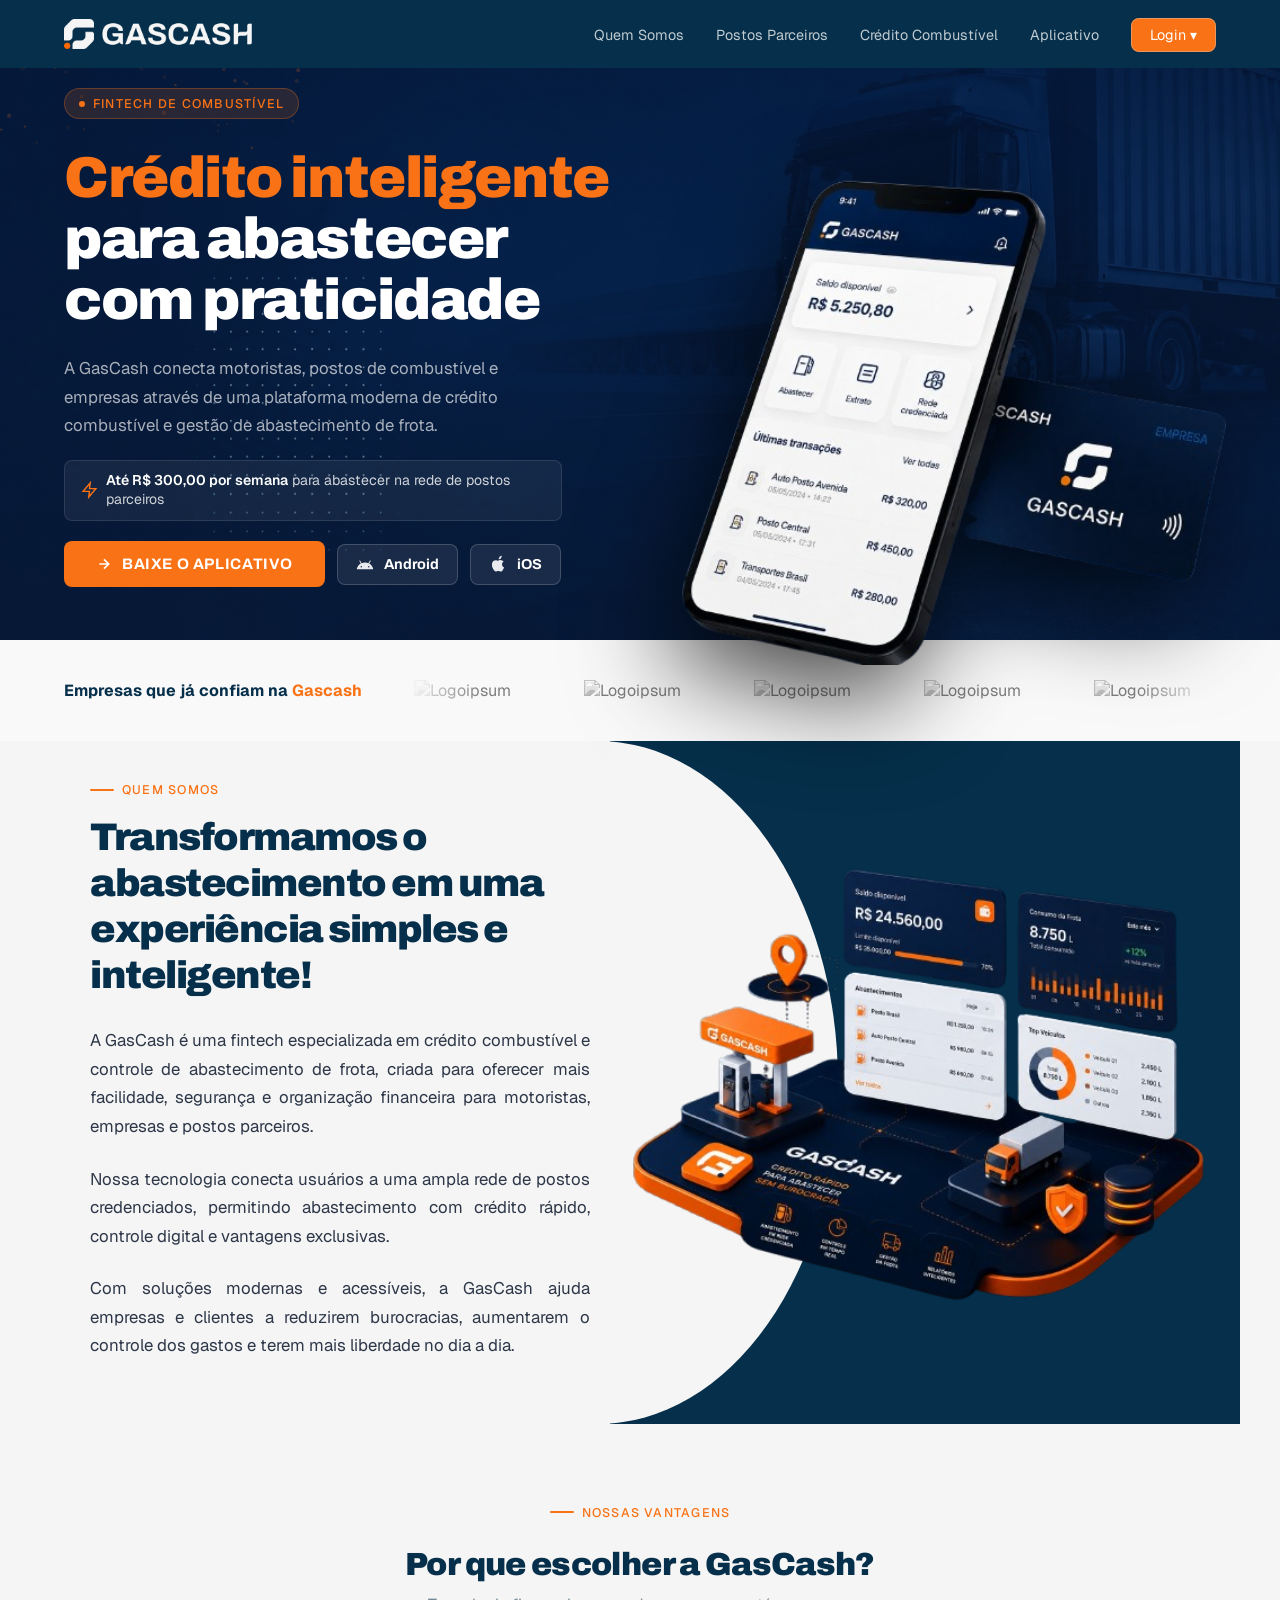
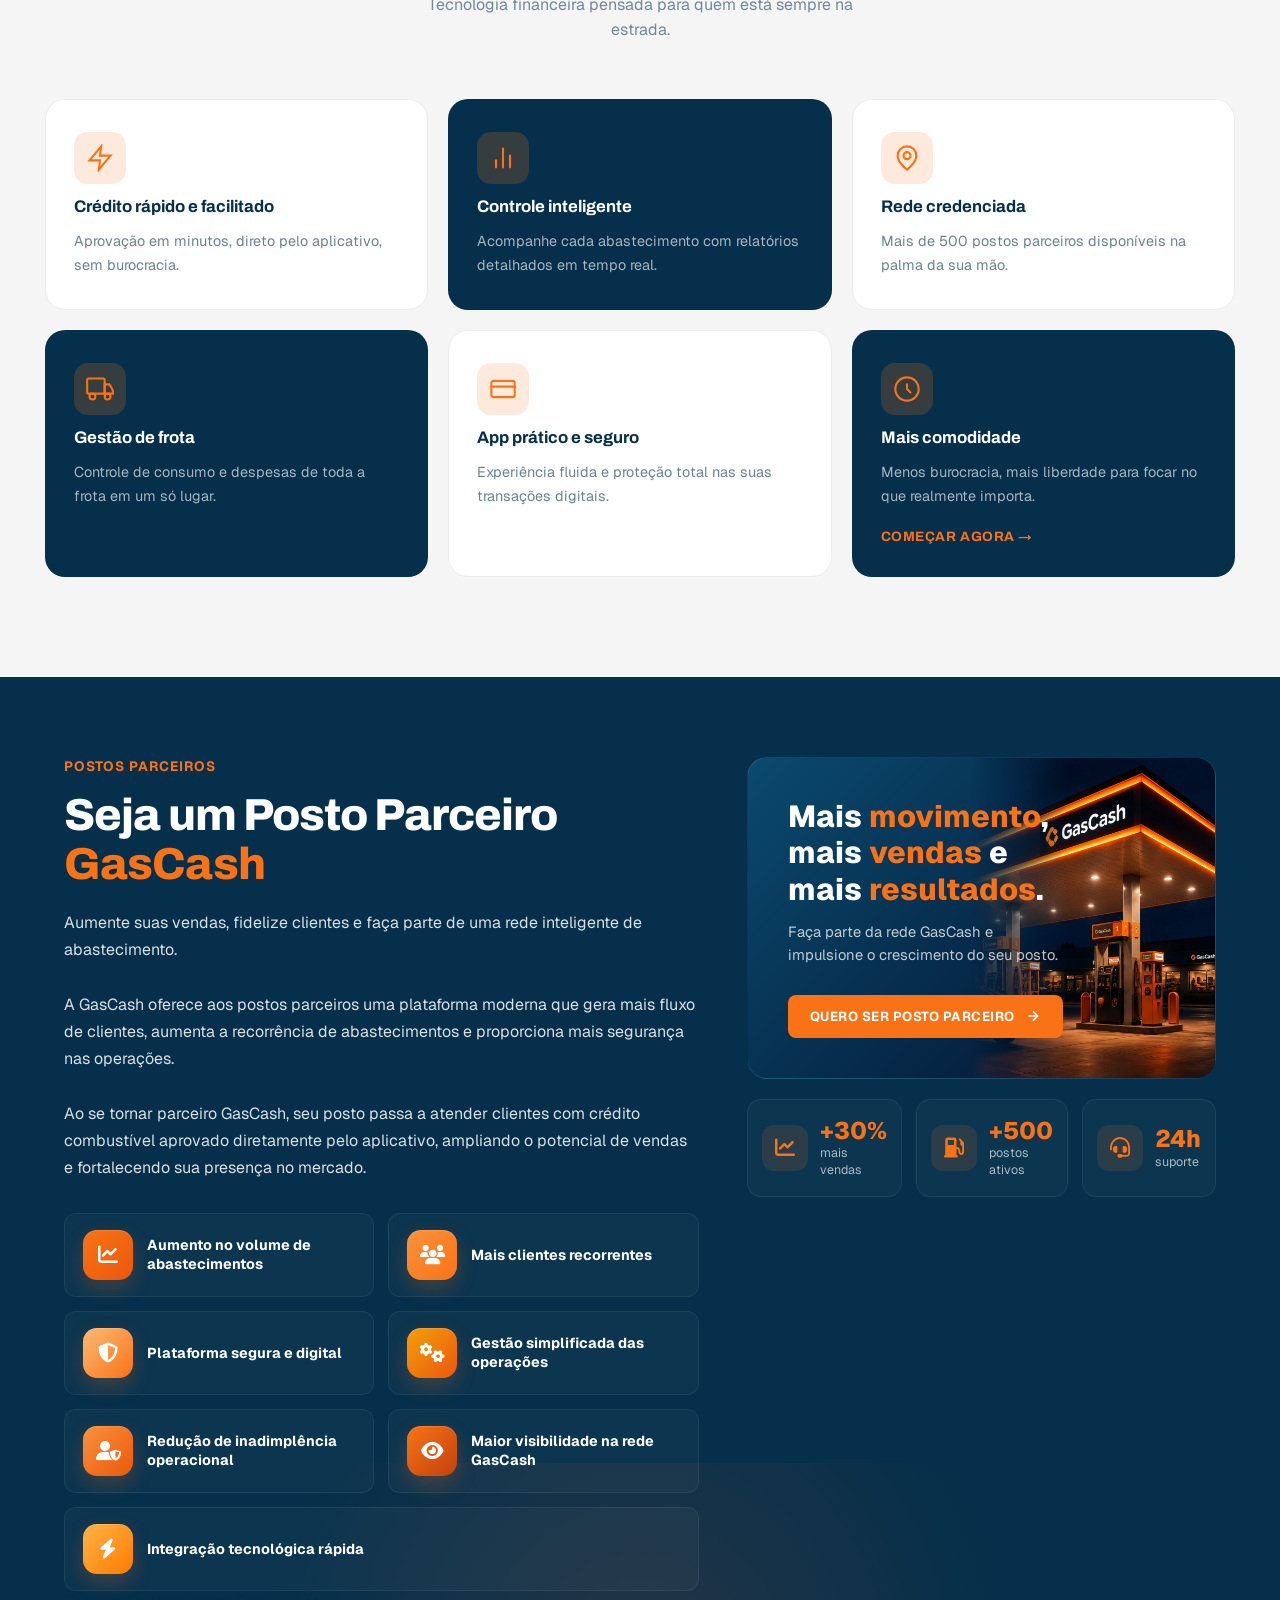
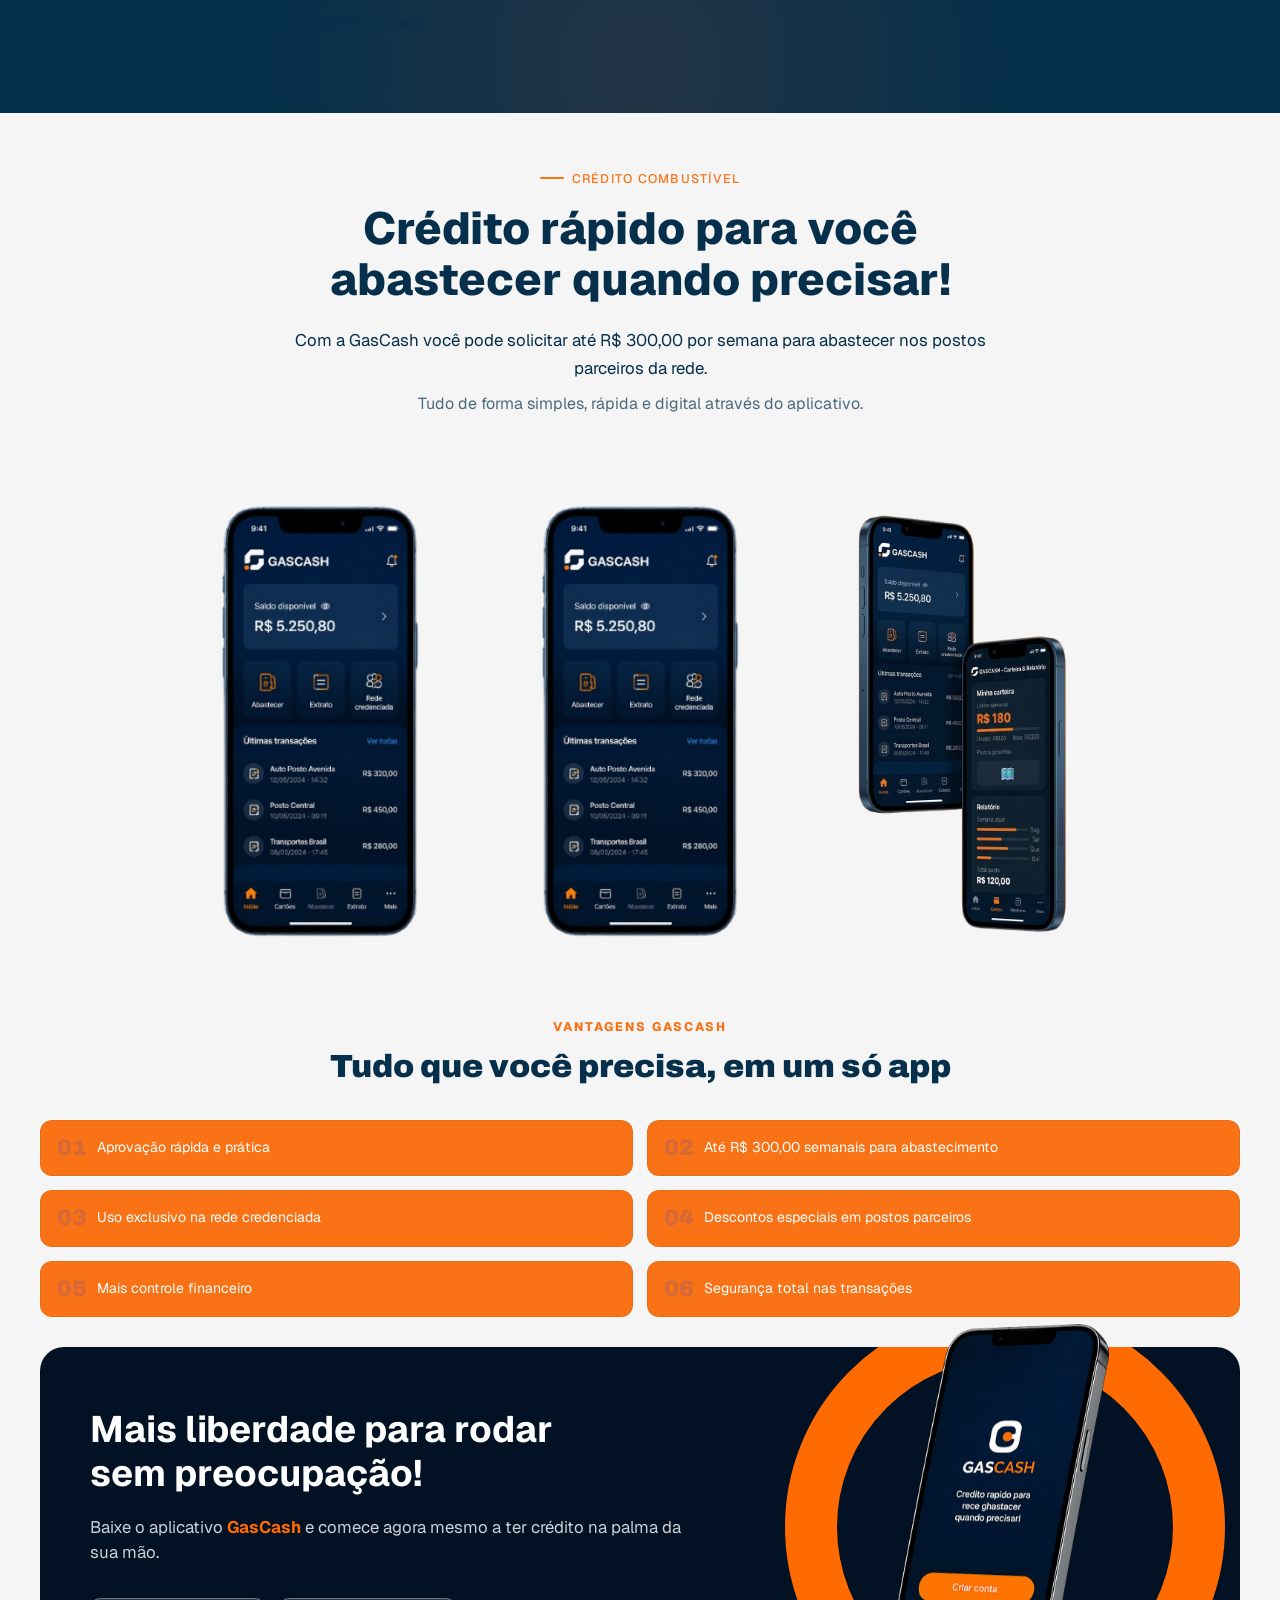
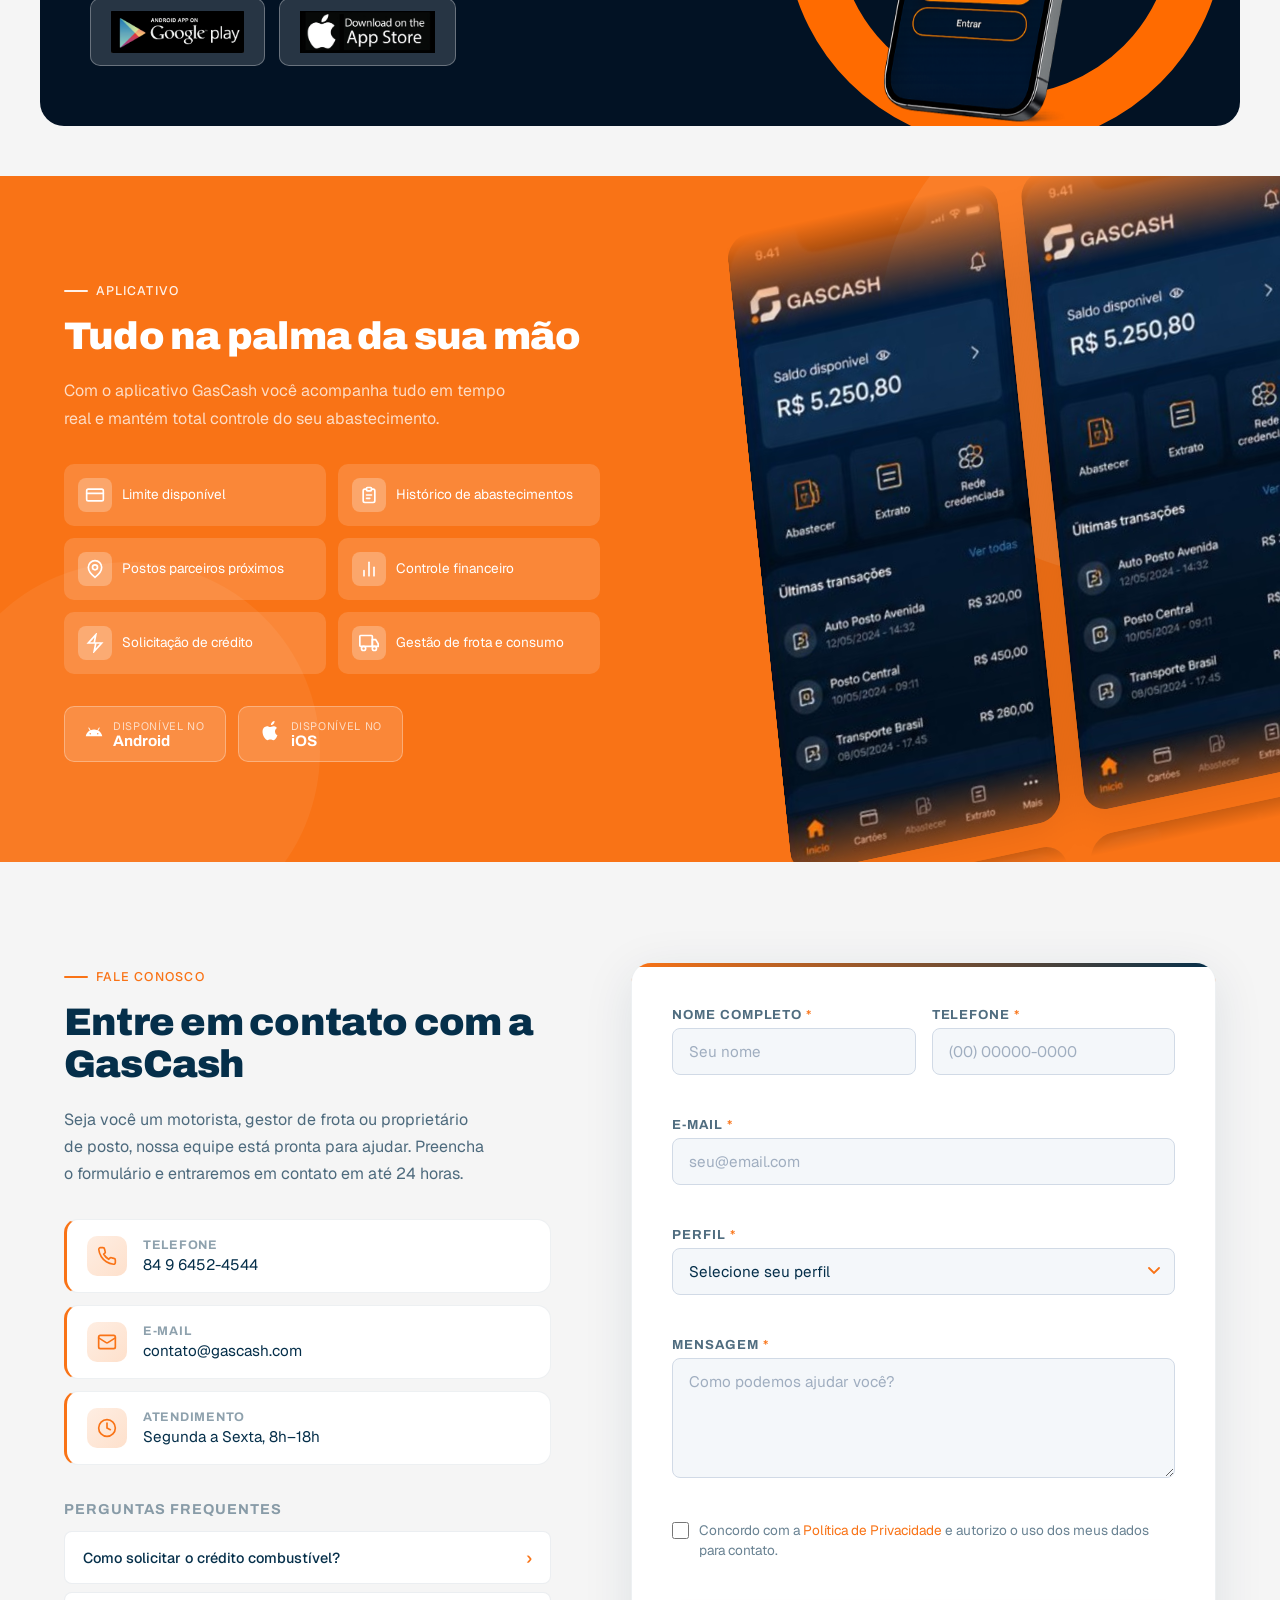
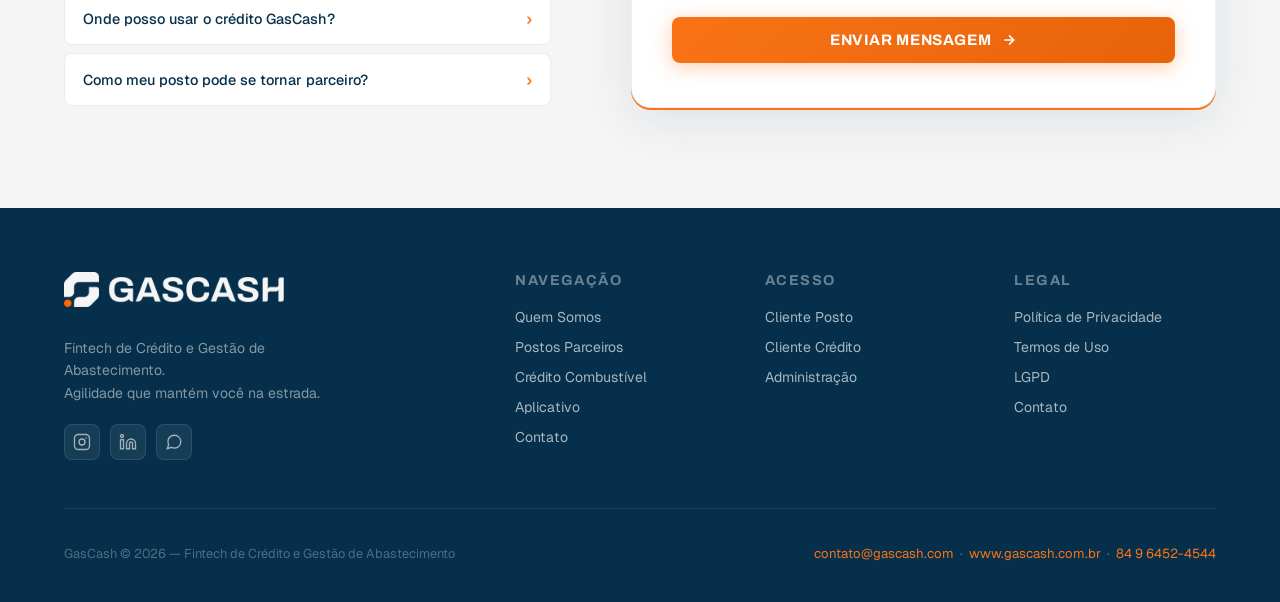
==== commit 44fdc7ac: "Ajustes nas paginas" ====
--- a/index.html
+++ b/index.html
@@ -13,6 +13,10 @@
       rel="stylesheet"
     />
     <link rel="shortcut icon" href="img/favicon.ico" type="image/x-icon" />
+    <link
+      rel="stylesheet"
+      href="https://cdnjs.cloudflare.com/ajax/libs/font-awesome/6.5.1/css/all.min.css"
+    />
     <link rel="stylesheet" href="css/stilo.css" />
   </head>
   <body>
@@ -198,7 +202,7 @@
                   aria-hidden="true"
                 >
                   <path
-                    d="M3.609 1.814L13.783 12 3.61 22.186A2.22 2.22 0 0 1 3 20.59V3.41c0-.623.22-1.181.609-1.596zm11.264 9.112l3.393-1.962c.866-.5 1.455-1.433 1.455-2.51 0-1.077-.59-2.01-1.457-2.51l-3.391-1.96-4.043 4.044 4.043 4.043zm-1.163 2.148L9.667 9.031l-7.25 7.25 10.126 5.845a2.203 2.203 0 0 0 2.202 0l3.393-1.961-4.427-4.426zm-4.043-4.043L13.71 5.031 3.583.335a2.21 2.21 0 0 0-2.2 0l7.25 7.25z"
+                    d="M17.6 11.48L19.44 8.3a.63.63 0 0 0-.22-.86.62.62 0 0 0-.85.22L16.5 10.9A10.87 10.87 0 0 0 12 10c-1.6 0-3.1.4-4.5.9L5.66 7.66a.62.62 0 0 0-.85-.22.63.63 0 0 0-.22.86l1.84 3.18C3.5 13.13 1.5 15.79 1 19h22c-.5-3.21-2.5-5.87-5.4-7.52zM7 16.5c-.55 0-1-.45-1-1s.45-1 1-1 1 .45 1 1-.45 1-1 1zm10 0c-.55 0-1-.45-1-1s.45-1 1-1 1 .45 1 1-.45 1-1 1z"
                   />
                 </svg>
                 <div>
@@ -235,31 +239,53 @@
            EMPRESAS QUE CONFIAM
       ═══════════════════════════════════════════ -->
       <section class="trusted-by-section">
-  <div class="container">
-    <h2 class="title" style="color: var(navy) !important;">Empresas que já confiam na <span style="color: var(--orange);">Gascash</span> </h2>
-
-    <div class="logo-carousel-wrapper">
-      <div class="logo-grid">
-        <div class="logo-item"><img src="caminho/para/logo1.svg" alt="Logoipsum" /></div>
-        <div class="logo-item"><img src="caminho/para/logo2.svg" alt="Logoipsum" /></div>
-        <div class="logo-item"><img src="caminho/para/logo3.svg" alt="Logoipsum" /></div>
-        <div class="logo-item"><img src="caminho/para/logo4.svg" alt="Logoipsum" /></div>
-        <div class="logo-item"><img src="caminho/para/logo5.svg" alt="Logoipsum" /></div>
-        
-        <div class="logo-item" aria-hidden="true"><img src="caminho/para/logo1.svg" alt="Logoipsum" /></div>
-        <div class="logo-item" aria-hidden="true"><img src="caminho/para/logo2.svg" alt="Logoipsum" /></div>
-        <div class="logo-item" aria-hidden="true"><img src="caminho/para/logo3.svg" alt="Logoipsum" /></div>
-        <div class="logo-item" aria-hidden="true"><img src="caminho/para/logo4.svg" alt="Logoipsum" /></div>
-        <div class="logo-item" aria-hidden="true"><img src="caminho/para/logo5.svg" alt="Logoipsum" /></div>
-      </div>
-    </div>
-
-  </div>
-</section>
-
-<!--══════════════════════════════
+        <div class="container">
+          <h2 class="title" style="color: var(navy) !important">
+            Empresas que já confiam na
+            <span style="color: var(--orange)">Gascash</span>
+          </h2>
+
+          <div class="logo-carousel-wrapper">
+            <div class="logo-grid">
+              <div class="logo-item">
+                <img src="caminho/para/logo1.svg" alt="Logoipsum" />
+              </div>
+              <div class="logo-item">
+                <img src="caminho/para/logo2.svg" alt="Logoipsum" />
+              </div>
+              <div class="logo-item">
+                <img src="caminho/para/logo3.svg" alt="Logoipsum" />
+              </div>
+              <div class="logo-item">
+                <img src="caminho/para/logo4.svg" alt="Logoipsum" />
+              </div>
+              <div class="logo-item">
+                <img src="caminho/para/logo5.svg" alt="Logoipsum" />
+              </div>
+
+              <div class="logo-item" aria-hidden="true">
+                <img src="caminho/para/logo1.svg" alt="Logoipsum" />
+              </div>
+              <div class="logo-item" aria-hidden="true">
+                <img src="caminho/para/logo2.svg" alt="Logoipsum" />
+              </div>
+              <div class="logo-item" aria-hidden="true">
+                <img src="caminho/para/logo3.svg" alt="Logoipsum" />
+              </div>
+              <div class="logo-item" aria-hidden="true">
+                <img src="caminho/para/logo4.svg" alt="Logoipsum" />
+              </div>
+              <div class="logo-item" aria-hidden="true">
+                <img src="caminho/para/logo5.svg" alt="Logoipsum" />
+              </div>
+            </div>
+          </div>
+        </div>
+      </section>
+
+      <!-- ═══════════════════════════════════════
            SOBRE / QUEM SOMOS
-      ═══════════════════════════════════════════ -->
+      ═══════════════════════════════════════ -->
       <section id="sobre" aria-labelledby="sobreTitle">
         <div class="sobre-grid">
           <div class="gscsh-col-text reveal">
@@ -295,197 +321,375 @@
 
         <!-- VANTAGENS -->
         <div class="vantagens-wrapper">
-          <div class="titulo-vanta">
-            <h2 class="vantage7">Vantagens da GasCash</h2>
-          </div>
-          <div
-            class="timeline"
-            id="timeline"
-            aria-label="Lista de vantagens da GasCash"
-          >
-            <div
-              class="timeline-progress"
-              id="progress-line"
-              aria-hidden="true"
-            ></div>
-            <div class="timeline-container left">
-              <div class="card">
-                <h3>Crédito combustível rápido e facilitado</h3>
-              </div>
-            </div>
-            <div class="timeline-container right">
-              <div class="card">
-                <h3>Controle inteligente de abastecimento</h3>
-              </div>
-            </div>
-            <div class="timeline-container left">
-              <div class="card"><h3>Gestão de consumo e despesas</h3></div>
-            </div>
-            <div class="timeline-container right">
-              <div class="card">
-                <h3>Rede de postos parceiros credenciados</h3>
-              </div>
-            </div>
-            <div class="timeline-container left">
-              <div class="card"><h3>Aplicativo prático e seguro</h3></div>
-            </div>
-            <div class="timeline-container right">
-              <div class="card">
-                <h3>Mais comodidade para motoristas e empresas</h3>
-              </div>
-            </div>
-            <div class="timeline-container left">
-              <div class="card"><h3>Tecnologia financeira integrada</h3></div>
-            </div>
+          <div class="titulo-vanta reveal">
+            <span class="section-label" style="justify-content: center"
+              >Nossas vantagens</span
+            >
+            <h2 class="vantage7">Por que escolher a GasCash?</h2>
+            <p class="vantage-sub">
+              Tecnologia financeira pensada para quem está sempre na estrada.
+            </p>
+          </div>
+
+          <div class="vantagens-cards-grid reveal">
+            <article class="vcg-card">
+              <div class="vcg-icon" aria-hidden="true">
+                <svg
+                  width="28"
+                  height="28"
+                  viewBox="0 0 24 24"
+                  fill="none"
+                  stroke="currentColor"
+                  stroke-width="1.8"
+                  stroke-linecap="round"
+                >
+                  <path d="M13 2L3 14h9l-1 8 10-12h-9l1-8z" />
+                </svg>
+              </div>
+              <h3>Crédito rápido e facilitado</h3>
+              <p>
+                Aprovação em minutos, direto pelo aplicativo, sem burocracia.
+              </p>
+            </article>
+
+            <article class="vcg-card vcg-card--highlight">
+              <div class="vcg-icon" aria-hidden="true">
+                <svg
+                  width="28"
+                  height="28"
+                  viewBox="0 0 24 24"
+                  fill="none"
+                  stroke="currentColor"
+                  stroke-width="1.8"
+                  stroke-linecap="round"
+                >
+                  <line x1="18" x2="18" y1="20" y2="10" />
+                  <line x1="12" x2="12" y1="20" y2="4" />
+                  <line x1="6" x2="6" y1="20" y2="14" />
+                </svg>
+              </div>
+              <h3>Controle inteligente</h3>
+              <p>
+                Acompanhe cada abastecimento com relatórios detalhados em tempo
+                real.
+              </p>
+            </article>
+
+            <article class="vcg-card">
+              <div class="vcg-icon" aria-hidden="true">
+                <svg
+                  width="28"
+                  height="28"
+                  viewBox="0 0 24 24"
+                  fill="none"
+                  stroke="currentColor"
+                  stroke-width="1.8"
+                  stroke-linecap="round"
+                >
+                  <path d="M20 10c0 6-8 12-8 12s-8-6-8-12a8 8 0 0 1 16 0Z" />
+                  <circle cx="12" cy="10" r="3" />
+                </svg>
+              </div>
+              <h3>Rede credenciada</h3>
+              <p>
+                Mais de 500 postos parceiros disponíveis na palma da sua mão.
+              </p>
+            </article>
+
+            <article class="vcg-card vcg-card--highlight">
+              <div class="vcg-icon" aria-hidden="true">
+                <svg
+                  width="28"
+                  height="28"
+                  viewBox="0 0 24 24"
+                  fill="none"
+                  stroke="currentColor"
+                  stroke-width="1.8"
+                  stroke-linecap="round"
+                >
+                  <rect x="1" y="3" width="15" height="13" rx="1" />
+                  <path d="M16 8h4l3 5v3h-7V8z" />
+                  <circle cx="5.5" cy="18.5" r="2.5" />
+                  <circle cx="18.5" cy="18.5" r="2.5" />
+                </svg>
+              </div>
+              <h3>Gestão de frota</h3>
+              <p>
+                Controle de consumo e despesas de toda a frota em um só lugar.
+              </p>
+            </article>
+
+            <article class="vcg-card">
+              <div class="vcg-icon" aria-hidden="true">
+                <svg
+                  width="28"
+                  height="28"
+                  viewBox="0 0 24 24"
+                  fill="none"
+                  stroke="currentColor"
+                  stroke-width="1.8"
+                  stroke-linecap="round"
+                >
+                  <rect width="20" height="14" x="2" y="5" rx="2" />
+                  <line x1="2" x2="22" y1="10" y2="10" />
+                </svg>
+              </div>
+              <h3>App prático e seguro</h3>
+              <p>
+                Experiência fluida e proteção total nas suas transações
+                digitais.
+              </p>
+            </article>
+
+            <article class="vcg-card vcg-card--highlight">
+              <div class="vcg-icon" aria-hidden="true">
+                <svg
+                  width="28"
+                  height="28"
+                  viewBox="0 0 24 24"
+                  fill="none"
+                  stroke="currentColor"
+                  stroke-width="1.8"
+                  stroke-linecap="round"
+                >
+                  <path d="M12 2a10 10 0 1 0 0 20 10 10 0 0 0 0-20z" />
+                  <path d="M12 8v4l3 3" />
+                </svg>
+              </div>
+              <h3>Mais comodidade</h3>
+              <p>
+                Menos burocracia, mais liberdade para focar no que realmente
+                importa.
+              </p>
+              <a href="#app" class="vcg-cta">Começar agora →</a>
+            </article>
           </div>
         </div>
       </section>
 
-      <!-- ═══════════════════════════════════════════
+      <!-- ═══════════════════════════════════════
            POSTOS PARCEIROS
-      ═══════════════════════════════════════════ -->
+           Layout reestruturado:
+           Coluna esquerda  → textos + 6 benefícios (grid 2×3)
+           Coluna direita   → CTA card + mini-stats + 1 benefício extra
+      ═══════════════════════════════════════ -->
       <section id="postos" aria-labelledby="postosTitle">
         <div class="section-inner">
-          <div class="reveal">
-            <span class="section-label" style="color: var(--orange)"
-              >Postos Parceiros</span
-            >
-            <h2 id="postosTitle" class="section-title light">
-              Seja um Posto Parceiro GasCash
-            </h2>
-            <p class="section-desc light">
-              Aumente suas vendas, fidelize clientes e faça parte de uma rede
-              inteligente de abastecimento.
-            </p>
-            <p class="section-desc light" style="margin-top: 12px">
-              A GasCash oferece aos postos parceiros uma plataforma moderna que
-              gera mais fluxo de clientes, aumenta a recorrência de
-              abastecimentos e proporciona mais segurança nas operações.
-            </p>
-          </div>
-
-          <div class="postos-grid">
-            <div class="reveal">
-              <p class="postos-intro-text">
+          <div class="postos-main-grid">
+            <!-- ── COLUNA ESQUERDA ── -->
+            <div class="postos-content-left">
+              <span class="section-label">POSTOS PARCEIROS</span>
+
+              <h2 id="postosTitle" class="section-title">
+                Seja um Posto Parceiro <span class="brand-text">GasCash</span>
+              </h2>
+
+              <p class="main-desc">
+                Aumente suas vendas, fidelize clientes e faça parte de uma rede
+                inteligente de abastecimento.
+                <br /><br />
+                A GasCash oferece aos postos parceiros uma plataforma moderna
+                que gera mais fluxo de clientes, aumenta a recorrência de
+                abastecimentos e proporciona mais segurança nas operações.
+                <br /><br />
                 Ao se tornar parceiro GasCash, seu posto passa a atender
                 clientes com crédito combustível aprovado diretamente pelo
                 aplicativo, ampliando o potencial de vendas e fortalecendo sua
                 presença no mercado.
               </p>
-              <ul
+
+              <!-- Grid de benefícios — 6 itens em 2 colunas -->
+              <div
                 class="benefits-grid"
                 aria-label="Benefícios para postos parceiros"
               >
-                <li class="benefit-row">
-                  <div class="check" aria-hidden="true">✓</div>
-                  <p>Aumento no volume de abastecimentos</p>
-                </li>
-                <li class="benefit-row">
-                  <div class="check" aria-hidden="true">✓</div>
-                  <p>Mais clientes recorrentes</p>
-                </li>
-                <li class="benefit-row">
-                  <div class="check" aria-hidden="true">✓</div>
-                  <p>Plataforma segura e digital</p>
-                </li>
-                <li class="benefit-row">
-                  <div class="check" aria-hidden="true">✓</div>
-                  <p>Gestão simplificada das operações</p>
-                </li>
-                <li class="benefit-row">
-                  <div class="check" aria-hidden="true">✓</div>
-                  <p>Redução de inadimplência operacional</p>
-                </li>
-                <li class="benefit-row">
-                  <div class="check" aria-hidden="true">✓</div>
-                  <p>Maior visibilidade na rede GasCash</p>
-                </li>
-                <li class="benefit-row">
-                  <div class="check" aria-hidden="true">✓</div>
-                  <p>Integração tecnológica rápida</p>
-                </li>
-              </ul>
-            </div>
-
-            <div class="postos-visual reveal">
+                <div class="benefit-row">
+                  <div class="benefit-icon icon-chart">
+                    <i class="fas fa-chart-line"></i>
+                  </div>
+                  <div class="benefit-text">
+                    <strong>Aumento no volume de abastecimentos</strong>
+                  </div>
+                </div>
+
+                <div class="benefit-row">
+                  <div class="benefit-icon icon-users">
+                    <i class="fas fa-users"></i>
+                  </div>
+                  <div class="benefit-text">
+                    <strong>Mais clientes recorrentes</strong>
+                  </div>
+                </div>
+
+                <div class="benefit-row">
+                  <div class="benefit-icon icon-shield">
+                    <i class="fas fa-shield-halved"></i>
+                  </div>
+                  <div class="benefit-text">
+                    <strong>Plataforma segura e digital</strong>
+                  </div>
+                </div>
+
+                <div class="benefit-row">
+                  <div class="benefit-icon icon-gear">
+                    <i class="fas fa-gears"></i>
+                  </div>
+                  <div class="benefit-text">
+                    <strong>Gestão simplificada das operações</strong>
+                  </div>
+                </div>
+
+                <div class="benefit-row">
+                  <div class="benefit-icon icon-check-shield">
+                    <i class="fas fa-user-shield"></i>
+                  </div>
+                  <div class="benefit-text">
+                    <strong>Redução de inadimplência operacional</strong>
+                  </div>
+                </div>
+
+                <div class="benefit-row">
+                  <div class="benefit-icon icon-eye">
+                    <i class="fas fa-eye"></i>
+                  </div>
+                  <div class="benefit-text">
+                    <strong>Maior visibilidade na rede GasCash</strong>
+                  </div>
+                </div>
+
+                <!-- 7º item — ocupa linha inteira -->
+                <div class="benefit-row grid-full-width">
+                  <div class="benefit-icon icon-lightning">
+                    <i class="fas fa-bolt"></i>
+                  </div>
+                  <div class="benefit-text">
+                    <strong>Integração tecnológica rápida</strong>
+                  </div>
+                </div>
+              </div>
+            </div>
+            <!-- /postos-content-left -->
+
+            <!-- ── COLUNA DIREITA ── -->
+            <div class="postos-content-right">
+              <!-- Card CTA com imagem -->
               <div class="posto-cta-card">
-                <div class="bg-c1" aria-hidden="true"></div>
-                <div class="bg-c2" aria-hidden="true"></div>
-                <h3>Mais movimento, mais vendas e mais resultados.</h3>
-                <p>
-                  Faça parte da rede GasCash e impulsione o crescimento do seu
-                  posto.
-                </p>
-                <a href="#contato" class="btn-white">
-                  Quero ser Posto Parceiro
-                  <svg
-                    width="14"
-                    height="14"
-                    viewBox="0 0 24 24"
-                    fill="none"
-                    stroke="currentColor"
-                    stroke-width="2.5"
-                    aria-hidden="true"
-                    focusable="false"
-                  >
-                    <path d="M5 12h14M12 5l7 7-7 7" />
-                  </svg>
-                </a>
-              </div>
+                <div class="cta-card-content">
+                  <h3>
+                    Mais <span class="highlight-orange">movimento</span>,<br />
+                    mais <span class="highlight-orange">vendas</span> e<br />
+                    mais <span class="highlight-orange">resultados</span>.
+                  </h3>
+                  <p>
+                    Faça parte da rede GasCash e impulsione o crescimento do seu
+                    posto.
+                  </p>
+                  <a href="#contato" class="btn-orange">
+                    QUERO SER POSTO PARCEIRO
+                    <svg
+                      width="16"
+                      height="16"
+                      viewBox="0 0 24 24"
+                      fill="none"
+                      stroke="currentColor"
+                      stroke-width="2.5"
+                    >
+                      <path d="M5 12h14M12 5l7 7-7 7" />
+                    </svg>
+                  </a>
+                </div>
+                <div class="cta-card-bg-image">
+                  <img src="img/posto.jpeg" alt="Posto GasCash" />
+                </div>
+              </div>
+
+              <!-- Mini Stats -->
               <div
                 class="posto-mini-stats"
                 role="list"
                 aria-label="Estatísticas dos postos parceiros"
               >
                 <div class="mini-stat" role="listitem">
-                  <div class="n" aria-label="30% mais vendas">+30%</div>
-                  <div class="t">mais vendas</div>
+                  <div class="stat-icon"><i class="fas fa-chart-line"></i></div>
+                  <div class="stat-info">
+                    <div class="n">+30%</div>
+                    <div class="t">mais vendas</div>
+                  </div>
                 </div>
                 <div class="mini-stat" role="listitem">
-                  <div class="n" aria-label="500 postos ativos">+500</div>
-                  <div class="t">postos ativos</div>
+                  <div class="stat-icon"><i class="fas fa-gas-pump"></i></div>
+                  <div class="stat-info">
+                    <div class="n">+500</div>
+                    <div class="t">postos ativos</div>
+                  </div>
                 </div>
                 <div class="mini-stat" role="listitem">
-                  <div class="n" aria-label="Suporte 24 horas">24h</div>
-                  <div class="t">suporte</div>
-                </div>
-              </div>
-            </div>
+                  <div class="stat-icon"><i class="fas fa-headset"></i></div>
+                  <div class="stat-info">
+                    <div class="n">24h</div>
+                    <div class="t">suporte</div>
+                  </div>
+                </div>
+              </div>
+            </div>
+            <!-- /postos-content-right -->
+          </div>
+          <!-- /postos-main-grid -->
+
+          <!-- Rodapé da seção -->
+          <div class="postos-footer-text">
+            Tecnologia. Segurança. Resultados.<br />
+            <span>GasCash impulsionando postos de combustíveis.</span>
           </div>
         </div>
       </section>
 
-      <!-- ═══════════════════════════════════════════
+      <!-- ═══════════════════════════════════════
            CRÉDITO COMBUSTÍVEL
-      ═══════════════════════════════════════════ -->
+      ═══════════════════════════════════════ -->
       <section id="credito" aria-labelledby="creditoTitle">
         <div class="section-inner">
-          <div class="reveal">
+          <div class="credito-header">
             <span class="section-label">Crédito Combustível</span>
-            <h2 id="creditoTitle" class="section-title">
+            <h2 id="creditoTitle" class="section-titl">
               Crédito rápido para você abastecer quando precisar!
             </h2>
-            <p class="section-desc">
+            <p class="section-des">
               Com a GasCash você pode solicitar até R$ 300,00 por semana para
               abastecer nos postos parceiros da rede.
             </p>
-            <p class="section-desc" style="margin-top: 12px">
+            <p class="section-desc-su">
               Tudo de forma simples, rápida e digital através do aplicativo.
             </p>
           </div>
 
-          <div class="credito-layout">
-            <div class="credito-visual reveal">
-              <div class="phone-frame">
+          <div class="features-grid">
+            <div class="feature-card">
+              <div class="phone-mockup">
                 <img
                   src="img/cell.png"
-                  alt="Tela do aplicativo GasCash mostrando saldo disponível e últimas transações"
-                  class="phone-image"
+                  alt="Tela inicial do app GasCash com saldo disponível"
                 />
               </div>
-              <div class="credito-deco" aria-hidden="true"></div>
-            </div>
-
+            </div>
+            <div class="feature-card">
+              <div class="phone-mockup">
+                <img src="img/cell.png" alt="Tela de pagamento por QR Code" />
+              </div>
+            </div>
+            <div class="feature-card">
+              <div class="phone-mockup">
+                <img
+                  src="img/doiscell.png"
+                  alt="Tela de controle e gráficos de gastos"
+                />
+              </div>
+            </div>
+          </div>
+
+          <div class="vantagens-section">
+            <span class="vantagens-label">Vantagens GasCash</span>
+            <h3 class="vantagens-title">Tudo que você precisa, em um só app</h3>
             <div class="reveal">
               <ol
                 class="vantagens-list"
@@ -516,45 +720,49 @@
                   <p>Segurança total nas transações</p>
                 </li>
               </ol>
-
-              <div class="credito-cta-box">
-                <p class="credito-cta-title">
-                  Mais liberdade para rodar sem preocupação!
+            </div>
+          </div>
+
+          <div class="banner-wrapper">
+            <div class="cta-banner">
+              <div class="cta-content">
+                <h2>Mais liberdade para rodar<br />sem preocupação!</h2>
+                <p>
+                  Baixe o aplicativo <span class="highlight">GasCash</span> e
+                  comece agora mesmo a ter crédito na palma da sua mão.
                 </p>
-                <a
-                  href="#app"
-                  class="btn-primary"
-                  style="font-size: 0.85rem; padding: 12px 24px"
-                >
-                  Baixe o aplicativo e comece agora mesmo
-                  <svg
-                    width="14"
-                    height="14"
-                    viewBox="0 0 24 24"
-                    fill="none"
-                    stroke="currentColor"
-                    stroke-width="2.5"
-                    aria-hidden="true"
-                    focusable="false"
-                  >
-                    <path d="M5 12h14M12 5l7 7-7 7" />
-                  </svg>
-                </a>
-              </div>
+                <div class="store-buttons">
+                  <a href="#" class="store-btn"
+                    ><img src="img/play.jpeg" alt="Disponível no Google Play"
+                  /></a>
+                  <a href="#" class="store-btn"
+                    ><img src="img/store.jpeg" alt="Baixar na App Store"
+                  /></a>
+                </div>
+              </div>
+            </div>
+            <div class="cta-phone">
+              <img
+                src="img/ctacell.png"
+                alt="Aplicativo GasCash em um smartphone"
+              />
             </div>
           </div>
         </div>
       </section>
 
-      <!-- ═══════════════════════════════════════════
+      <!-- ═══════════════════════════════════════
            APP
-      ═══════════════════════════════════════════ -->
+      ═══════════════════════════════════════ -->
       <section id="app" aria-labelledby="appTitle">
         <div class="section-inner app-inner">
           <div class="reveal">
-            <!-- PATCH 3: section-label com traço (classe app-label) -->
-            <span class="section-label app-label">Aplicativo</span>
-            <h2 id="appTitle" class="section-title" style="color: white; white-space: nowrap;">
+            <span class="section-label">Aplicativo</span>
+            <h2
+              id="appTitle"
+              class="section-title"
+              style="color: white !important; white-space: nowrap"
+            >
               Tudo na palma da sua mão
             </h2>
             <p class="app-desc">
@@ -562,7 +770,6 @@
               mantém total controle do seu abastecimento.
             </p>
 
-            <!-- PATCH 3: ícones corrigidos e mais representativos -->
             <ul class="app-features" aria-label="Funcionalidades do aplicativo">
               <li class="app-feat">
                 <div class="icon-box" aria-hidden="true">
@@ -574,7 +781,6 @@
                     stroke="currentColor"
                     stroke-width="2"
                     stroke-linecap="round"
-                    stroke-linejoin="round"
                   >
                     <rect width="20" height="14" x="2" y="5" rx="2" />
                     <line x1="2" x2="22" y1="10" y2="10" />
@@ -592,7 +798,6 @@
                     stroke="currentColor"
                     stroke-width="2"
                     stroke-linecap="round"
-                    stroke-linejoin="round"
                   >
                     <path
                       d="M9 5H7a2 2 0 0 0-2 2v12a2 2 0 0 0 2 2h10a2 2 0 0 0 2-2V7a2 2 0 0 0-2-2h-2"
@@ -614,7 +819,6 @@
                     stroke="currentColor"
                     stroke-width="2"
                     stroke-linecap="round"
-                    stroke-linejoin="round"
                   >
                     <path d="M20 10c0 6-8 12-8 12s-8-6-8-12a8 8 0 0 1 16 0Z" />
                     <circle cx="12" cy="10" r="3" />
@@ -632,7 +836,6 @@
                     stroke="currentColor"
                     stroke-width="2"
                     stroke-linecap="round"
-                    stroke-linejoin="round"
                   >
                     <line x1="18" x2="18" y1="20" y2="10" />
                     <line x1="12" x2="12" y1="20" y2="4" />
@@ -651,7 +854,6 @@
                     stroke="currentColor"
                     stroke-width="2"
                     stroke-linecap="round"
-                    stroke-linejoin="round"
                   >
                     <path d="m13 2-2 10h9L11 22l2-10H4Z" />
                   </svg>
@@ -668,7 +870,6 @@
                     stroke="currentColor"
                     stroke-width="2"
                     stroke-linecap="round"
-                    stroke-linejoin="round"
                   >
                     <rect x="1" y="3" width="15" height="13" rx="1" />
                     <path d="M16 8h4l3 5v3h-7V8z" />
@@ -688,13 +889,14 @@
               >
                 <span class="store-icon" aria-hidden="true">
                   <svg
-                    width="22"
-                    height="22"
+                    width="18"
+                    height="18"
                     viewBox="0 0 24 24"
                     fill="currentColor"
+                    aria-hidden="true"
                   >
                     <path
-                      d="M3.609 1.814L13.783 12 3.61 22.186A2.22 2.22 0 0 1 3 20.59V3.41c0-.623.22-1.181.609-1.596zm11.264 9.112l3.393-1.962c.866-.5 1.455-1.433 1.455-2.51 0-1.077-.59-2.01-1.457-2.51l-3.391-1.96-4.043 4.044 4.043 4.043zm-1.163 2.148L9.667 9.031l-7.25 7.25 10.126 5.845a2.203 2.203 0 0 0 2.202 0l3.393-1.961-4.427-4.426zm-4.043-4.043L13.71 5.031 3.583.335a2.21 2.21 0 0 0-2.2 0l7.25 7.25z"
+                      d="M17.6 11.48L19.44 8.3a.63.63 0 0 0-.22-.86.62.62 0 0 0-.85.22L16.5 10.9A10.87 10.87 0 0 0 12 10c-1.6 0-3.1.4-4.5.9L5.66 7.66a.62.62 0 0 0-.85-.22.63.63 0 0 0-.22.86l1.84 3.18C3.5 13.13 1.5 15.79 1 19h22c-.5-3.21-2.5-5.87-5.4-7.52zM7 16.5c-.55 0-1-.45-1-1s.45-1 1-1 1 .45 1 1-.45 1-1 1zm10 0c-.55 0-1-.45-1-1s.45-1 1-1 1 .45 1 1-.45 1-1 1z"
                     />
                   </svg>
                 </span>
@@ -722,20 +924,31 @@
             </div>
           </div>
 
-          <div class="app-visual reveal" aria-hidden="true">
-            <div class="app-phone-wrap">
-              <img src="img/doiscell.png" alt="" class="app-image" />
+          <div class="app-slider-container" aria-hidden="true">
+            <div class="app-slider-track">
+              <div class="slider-column col-up">
+                <img src="img/celular.jpeg" alt="" />
+                <img src="img/celular.jpeg" alt="" />
+                <img src="img/celular.jpeg" alt="" />
+                <img src="img/celular.jpeg" alt="" />
+              </div>
+              <div class="slider-column col-down">
+                <img src="img/celular.jpeg" alt="" />
+                <img src="img/celular.jpeg" alt="" />
+                <img src="img/celular.jpeg" alt="" />
+                <img src="img/celular.jpeg" alt="" />
+              </div>
             </div>
           </div>
         </div>
       </section>
-      <!-- ═══════════════════════════════════════════
+
+      <!-- ═══════════════════════════════════════
            CONTATO / FORMULÁRIO
-      ═══════════════════════════════════════════ -->
+      ═══════════════════════════════════════ -->
       <section id="contato" aria-labelledby="contatoTitle">
         <div class="section-inner">
           <div class="contato-grid">
-            <!-- Coluna esquerda: informações -->
             <div class="contato-info reveal">
               <span class="section-label">Fale Conosco</span>
               <h2 id="contatoTitle" class="section-title">
@@ -758,7 +971,6 @@
                       stroke="currentColor"
                       stroke-width="2"
                       stroke-linecap="round"
-                      stroke-linejoin="round"
                     >
                       <path
                         d="M22 16.92v3a2 2 0 0 1-2.18 2 19.79 19.79 0 0 1-8.63-3.07 19.5 19.5 0 0 1-6-6A19.79 19.79 0 0 1 2.12 4.18 2 2 0 0 1 4.11 2h3a2 2 0 0 1 2 1.72c.127.96.361 1.903.7 2.81a2 2 0 0 1-.45 2.11L8.09 9.91a16 16 0 0 0 6 6l1.27-1.27a2 2 0 0 1 2.11-.45c.907.339 1.85.573 2.81.7A2 2 0 0 1 22 16.92z"
@@ -770,6 +982,7 @@
                     <a href="tel:+558496452454">84 9 6452-4544</a>
                   </div>
                 </div>
+
                 <div class="contato-card" role="listitem">
                   <div class="contato-card-icon" aria-hidden="true">
                     <svg
@@ -780,7 +993,6 @@
                       stroke="currentColor"
                       stroke-width="2"
                       stroke-linecap="round"
-                      stroke-linejoin="round"
                     >
                       <rect width="20" height="16" x="2" y="4" rx="2" />
                       <path d="m22 7-8.97 5.7a1.94 1.94 0 0 1-2.06 0L2 7" />
@@ -791,6 +1003,7 @@
                     <a href="mailto:contato@gascash.com">contato@gascash.com</a>
                   </div>
                 </div>
+
                 <div class="contato-card" role="listitem">
                   <div class="contato-card-icon" aria-hidden="true">
                     <svg
@@ -801,7 +1014,6 @@
                       stroke="currentColor"
                       stroke-width="2"
                       stroke-linecap="round"
-                      stroke-linejoin="round"
                     >
                       <circle cx="12" cy="12" r="10" />
                       <polyline points="12 6 12 12 16 14" />
@@ -813,9 +1025,38 @@
                   </div>
                 </div>
               </div>
-            </div>
-
-            <!-- Coluna direita: formulário -->
+
+              <!-- Mini FAQ -->
+              <div class="contato-faq">
+                <h3 class="faq-title">Perguntas frequentes</h3>
+                <div class="faq-list">
+                  <details class="faq-item">
+                    <summary>Como solicitar o crédito combustível?</summary>
+                    <p>
+                      Baixe o aplicativo, faça seu cadastro e solicite o crédito
+                      diretamente pelo app. A aprovação é rápida e acontece em
+                      minutos.
+                    </p>
+                  </details>
+                  <details class="faq-item">
+                    <summary>Onde posso usar o crédito GasCash?</summary>
+                    <p>
+                      O crédito é válido exclusivamente na rede de postos
+                      parceiros credenciados, localizáveis pelo mapa no
+                      aplicativo.
+                    </p>
+                  </details>
+                  <details class="faq-item">
+                    <summary>Como meu posto pode se tornar parceiro?</summary>
+                    <p>
+                      Preencha o formulário ao lado selecionando "Proprietário
+                      de posto" e nossa equipe entrará em contato.
+                    </p>
+                  </details>
+                </div>
+              </div>
+            </div>
+
             <div class="contato-form-wrapper reveal">
               <form
                 id="contatoForm"
@@ -865,7 +1106,6 @@
                     ></span>
                   </div>
                 </div>
-
                 <div class="form-group">
                   <label for="email"
                     >E-mail <span aria-hidden="true">*</span></label
@@ -886,7 +1126,6 @@
                     aria-live="polite"
                   ></span>
                 </div>
-
                 <div class="form-group">
                   <label for="perfil"
                     >Perfil <span aria-hidden="true">*</span></label
@@ -910,7 +1149,6 @@
                     aria-live="polite"
                   ></span>
                 </div>
-
                 <div class="form-group">
                   <label for="mensagem"
                     >Mensagem <span aria-hidden="true">*</span></label
@@ -930,7 +1168,6 @@
                     aria-live="polite"
                   ></span>
                 </div>
-
                 <div class="form-check">
                   <input
                     type="checkbox"
@@ -939,10 +1176,10 @@
                     required
                     aria-required="true"
                   />
-                  <label for="lgpd">
-                    Concordo com a <a href="#">Política de Privacidade</a> e
-                    autorizo o uso dos meus dados para contato.
-                  </label>
+                  <label for="lgpd"
+                    >Concordo com a <a href="#">Política de Privacidade</a> e
+                    autorizo o uso dos meus dados para contato.</label
+                  >
                 </div>
                 <span
                   class="form-error"
@@ -950,7 +1187,6 @@
                   role="alert"
                   aria-live="polite"
                 ></span>
-
                 <button
                   type="submit"
                   class="btn-primary form-submit"
@@ -969,8 +1205,6 @@
                     <path d="M5 12h14M12 5l7 7-7 7" />
                   </svg>
                 </button>
-
-                <!-- Mensagem de sucesso -->
                 <div
                   id="formSuccess"
                   class="form-success"
@@ -999,9 +1233,9 @@
       </section>
     </main>
 
-    <!-- ═══════════════════════════════════════════
+    <!-- ═══════════════════════════════════════
          FOOTER
-    ═══════════════════════════════════════════ -->
+    ═══════════════════════════════════════ -->
     <footer role="contentinfo">
       <div class="footer-inner">
         <div class="footer-top">
@@ -1017,6 +1251,58 @@
               Fintech de Crédito e Gestão de Abastecimento.<br />Agilidade que
               mantém você na estrada.
             </p>
+            <div class="footer-social" aria-label="Redes sociais">
+              <a href="#" aria-label="Instagram" class="social-btn">
+                <svg
+                  width="18"
+                  height="18"
+                  viewBox="0 0 24 24"
+                  fill="none"
+                  stroke="currentColor"
+                  stroke-width="1.8"
+                >
+                  <rect x="2" y="2" width="20" height="20" rx="5" />
+                  <circle cx="12" cy="12" r="4" />
+                  <circle
+                    cx="17.5"
+                    cy="6.5"
+                    r="1"
+                    fill="currentColor"
+                    stroke="none"
+                  />
+                </svg>
+              </a>
+              <a href="#" aria-label="LinkedIn" class="social-btn">
+                <svg
+                  width="18"
+                  height="18"
+                  viewBox="0 0 24 24"
+                  fill="none"
+                  stroke="currentColor"
+                  stroke-width="1.8"
+                >
+                  <path
+                    d="M16 8a6 6 0 0 1 6 6v7h-4v-7a2 2 0 0 0-2-2 2 2 0 0 0-2 2v7h-4v-7a6 6 0 0 1 6-6z"
+                  />
+                  <rect x="2" y="9" width="4" height="12" />
+                  <circle cx="4" cy="4" r="2" />
+                </svg>
+              </a>
+              <a href="#" aria-label="WhatsApp" class="social-btn">
+                <svg
+                  width="18"
+                  height="18"
+                  viewBox="0 0 24 24"
+                  fill="none"
+                  stroke="currentColor"
+                  stroke-width="1.8"
+                >
+                  <path
+                    d="M21 11.5a8.38 8.38 0 0 1-.9 3.8 8.5 8.5 0 0 1-7.6 4.7 8.38 8.38 0 0 1-3.8-.9L3 21l1.9-5.7a8.38 8.38 0 0 1-.9-3.8 8.5 8.5 0 0 1 4.7-7.6 8.38 8.38 0 0 1 3.8-.9h.5a8.48 8.48 0 0 1 8 8v.5z"
+                  />
+                </svg>
+              </a>
+            </div>
           </div>
 
           <div class="footer-col" aria-label="Navegação do rodapé">
@@ -1029,7 +1315,7 @@
           </div>
 
           <div class="footer-col" aria-label="Área de login">
-            <h3>Login</h3>
+            <h3>Acesso</h3>
             <a href="#">Cliente Posto</a>
             <a href="#">Cliente Crédito</a>
             <a href="#">Administração</a>
@@ -1039,6 +1325,7 @@
             <h3>Legal</h3>
             <a href="#">Política de Privacidade</a>
             <a href="#">Termos de Uso</a>
+            <a href="#">LGPD</a>
             <a href="#contato">Contato</a>
           </div>
         </div>
--- a/css/stilo.css
+++ b/css/stilo.css
@@ -36,7 +36,6 @@
   background: var(--cloud);
   color: var(--navy);
   overflow-x: hidden;
-
   /* Fade-in da página */
   animation: pageFadeIn 0.6s ease both;
 }
@@ -533,10 +532,10 @@
 
 .hero-inner {
   flex: 1;
-  max-width: 1400px;
+  max-width: 1200px;
   width: 100%;
   margin: 0 auto;
-  padding: 40px 0 40px 5%;
+  padding-top: 20px;
   display: grid;
   grid-template-columns: 45% 55%;
   gap: 20px;
@@ -677,14 +676,6 @@
   line-height: 1.3;
 }
 
-@media (max-width: 480px) {
-  .btn-store-hero {
-    flex: 1;
-    justify-content: center;
-    min-width: 130px;
-  }
-}
-
 .hero-visual {
   display: flex;
   justify-content: flex-end;
@@ -706,17 +697,19 @@
   z-index: 10;
   animation: fadeIn 0.9s 0.3s ease both;
 }
-
+/* Hero responsivo */
 @media (max-width: 992px) {
   #hero {
-    height: 700px;
+    height: auto;
+    min-height: 600px;
     background-position: 75% center;
   }
   .hero-inner {
     grid-template-columns: 1fr;
-    gap: 50px;
+    gap: 40px;
     text-align: center;
     padding-top: 40px;
+    padding-bottom: 40px;
   }
   .hero-label,
   .hero-sub {
@@ -731,22 +724,31 @@
   }
 }
 
-/* ────────────────────────────────────────────────
-   8. EMPRESAS QUE CONFIAM (CARROSSEL)
-──────────────────────────────────────────────── */
-/* Estilização da Seção */
+@media (max-width: 480px) {
+  .btn-store-hero {
+    flex: 1;
+    justify-content: center;
+    min-width: 130px;
+  }
+  .hero-title {
+    font-size: clamp(1.9rem, 7vw, 2.6rem);
+  }
+}
+
+/* ─────────────────────────────────────────────
+   08. EMPRESAS QUE CONFIAM (CARROSSEL)
+───────────────────────────────────────────── */
 .trusted-by-section {
-  padding: 40px 20px;
+  max-width: 100%;
+  padding: 40px 5%;
   background-color: #f9f9f9;
-  display: flex;
-  justify-content: center;
-  align-items: center;
-  overflow: hidden; /* Garante que nada escape da seção */
-}
-
-.container {
+  overflow: hidden;
+}
+
+.trusted-by-section .container {
   max-width: 1200px;
   width: 100%;
+  margin: 0 auto;
   display: flex;
   flex-direction: row;
   align-items: center;
@@ -754,23 +756,20 @@
   gap: 40px;
 }
 
-/* Título à esquerda */
-.title {
+.trusted-by-section .title {
   font-size: 16px;
   font-weight: 700;
-  color: #1a1d20;
+  color: var(--navy);
   margin: 0;
   white-space: nowrap;
-  flex-shrink: 0; /* Impede o título de espremer */
-}
-
-/* Janela que esconde os logos que saem da tela */
+  flex-shrink: 0;
+}
+
 .logo-carousel-wrapper {
   overflow: hidden;
   width: 100%;
   display: flex;
   align-items: center;
-  /* Cria um efeito de fumaça/fade suave nas laterais do carrossel */
   mask-image: linear-gradient(
     to right,
     transparent,
@@ -787,29 +786,24 @@
   );
 }
 
-/* Container dos Logos (onde a animação acontece) */
 .logo-grid {
   display: flex;
   align-items: center;
-  gap: 50px; /* Espaçamento ideal entre logos */
+  gap: 50px;
   width: max-content;
-  animation: glide 15s linear infinite; /* Altere "15s" para mais rápido ou mais devagar */
-}
-
-/* Pausa o movimento quando o usuário põe o mouse em cima de qualquer logo */
+  animation: glide 15s linear infinite;
+}
 .logo-grid:hover {
   animation-play-state: paused;
 }
 
-/* Itens individuais de Logo */
 .logo-item {
   display: flex;
   align-items: center;
   justify-content: center;
   flex-shrink: 0;
-  width: 120px; /* Define uma largura fixa padrão para estabilizar a animação */
-}
-
+  width: 120px;
+}
 .logo-item img {
   max-height: 24px;
   width: auto;
@@ -819,47 +813,34 @@
     opacity 0.3s ease,
     filter 0.3s ease;
 }
-
 .logo-item img:hover {
   opacity: 1;
-  filter: grayscale(
-    0%
-  ); /* Remove o cinza quando passa o mouse (opcional, fica muito bom!) */
-}
-
-/* --- ANIMAÇÃO DO LOOP INFINITO --- */
+  filter: grayscale(0%);
+}
+
 @keyframes glide {
   0% {
     transform: translateX(0);
   }
   100% {
-    /* Move exatamente a metade da largura total (o tamanho do primeiro grupo de logos) */
-    transform: translateX(
-      calc(-50% - 25px)
-    ); /* 25px é a metade do gap de 50px */
-  }
-}
-
-/* --- RESPONSIVIDADE --- */
+    transform: translateX(calc(-50% - 25px));
+  }
+}
+
 @media (max-width: 968px) {
-  .container {
+  .trusted-by-section .container {
     flex-direction: column;
     text-align: center;
     gap: 30px;
   }
-
-  .title {
+  .trusted-by-section .title {
     white-space: normal;
   }
-
-  .logo-carousel-wrapper {
-    padding: 10px 0;
-  }
-}
-
-/* ────────────────────────────────────────────────
-   9. SOBRE / QUEM SOMOS
-──────────────────────────────────────────────── */
+}
+
+/* ─────────────────────────────────────────────
+   09. SOBRE / QUEM SOMOS + VANTAGENS
+───────────────────────────────────────────── */
 #sobre {
   background-color: var(--cloud);
   padding: 0;
@@ -867,13 +848,16 @@
 
 .sobre-grid {
   display: flex;
+  width: 100%;
+  max-width: 1200px;
+  margin: auto;
   align-items: stretch;
   min-height: 650px;
 }
 
 .gscsh-col-text {
   flex: 1.1;
-  padding: 80px 40px 80px 100px;
+  padding: 40px 20px 40px 50px;
   display: flex;
   flex-direction: column;
   justify-content: center;
@@ -932,20 +916,26 @@
   transform: scale(1.13);
 }
 
-/* Vantagens da GasCash */
+/* Vantagens */
 .vantagens-wrapper {
+  width: 100%;
   max-width: 1200px;
   margin: 0 auto;
-  padding: 80px 5%;
+  padding: 80px 5px 100px;
 }
 
 .titulo-vanta {
   display: flex;
+  flex-direction: column;
+  align-items: center;
+  text-align: center;
+  margin-bottom: 56px;
+  gap: 10px;
+}
+.titulo-vanta .section-label {
   justify-content: center;
-  align-items: center;
-  text-align: center;
-  margin-bottom: 50px;
-}
+}
+
 .vantage7 {
   font-family: "Archivo", sans-serif;
   font-weight: 900;
@@ -953,114 +943,133 @@
   color: var(--navy);
   letter-spacing: -0.02em;
 }
-
-.timeline {
+.vantage-sub {
+  font-family: "Geist", sans-serif;
+  font-size: 1rem;
+  line-height: 1.6;
+  color: rgba(5, 47, 74, 0.55);
+  max-width: 480px;
+  text-align: center;
+}
+
+.vantagens-cards-grid {
+  display: grid;
+  grid-template-columns: repeat(3, 1fr);
+  gap: 20px;
+}
+
+.vcg-card {
+  background: #fff;
+  border: 1px solid rgba(5, 47, 74, 0.08);
+  border-radius: var(--radius-lg);
+  padding: 32px 28px;
+  display: flex;
+  flex-direction: column;
+  gap: 12px;
+  transition:
+    transform var(--transition-med),
+    box-shadow var(--transition-med),
+    border-color var(--transition-fast);
   position: relative;
-  max-width: 900px;
-  margin: 0 auto;
-  padding: 40px 0;
-}
-.timeline::before {
+  overflow: hidden;
+}
+.vcg-card::before {
   content: "";
   position: absolute;
-  width: 6px;
-  background-color: transparent;
-  border: 1px solid var(--orange);
   top: 0;
-  bottom: 0;
-  left: 50%;
-  transform: translateX(-50%);
-  border-radius: 4px;
-}
-.timeline-progress {
-  position: absolute;
-  width: 4px;
-  background-color: var(--orange);
-  top: 1px;
-  left: 50%;
-  transform: translateX(-50%);
-  height: 0%;
-  max-height: calc(100% - 2px);
-  transition: height 0.1s ease-out;
-  border-radius: 2px;
-  z-index: 1;
-}
-.timeline-container {
-  position: relative;
-  width: 50%;
-  padding: 20px 40px;
-}
-.timeline-container.visible {
-  opacity: 1;
-  transform: translateY(0);
-}
-.left {
   left: 0;
-}
-.right {
-  left: 50%;
-}
-
-.timeline-container::after {
-  content: "";
-  position: absolute;
-  width: 20px;
-  height: 20px;
-  right: -10px;
-  background-color: var(--white);
-  border: 1px solid var(--orange);
-  top: 38px;
-  border-radius: 50%;
-  z-index: 2;
-  transition: all 0.3s ease;
-}
-.right::after {
-  left: -10px;
-  right: auto;
-}
-.timeline-container.active::after {
-  border-color: var(--orange);
-  background-color: var(--orange);
-}
-
-.card {
-  background-color: var(--navy);
-  color: var(--white);
-  padding: 25px;
-  border-radius: 12px;
-  box-shadow: 0 10px 25px rgba(5, 47, 74, 0.15);
-  position: relative;
-  transition: transform 0.3s ease;
-}
-.card:hover {
-  transform: translateY(-5px);
-}
-.card h3 {
-  font-size: 1.15rem;
+  right: 0;
+  height: 3px;
+  background: var(--orange);
+  transform: scaleX(0);
+  transform-origin: left;
+  transition: transform var(--transition-med);
+  border-radius: var(--radius-lg) var(--radius-lg) 0 0;
+}
+.vcg-card:hover::before {
+  transform: scaleX(1);
+}
+.vcg-card:hover {
+  transform: translateY(-6px);
+  box-shadow: var(--shadow-hover);
+  border-color: rgba(249, 115, 22, 0.2);
+}
+
+.vcg-icon {
+  width: 52px;
+  height: 52px;
+  border-radius: 14px;
+  background: var(--orange-light);
+  display: flex;
+  align-items: center;
+  justify-content: center;
   color: var(--orange);
+  transition:
+    background var(--transition-fast),
+    transform var(--transition-fast);
+}
+.vcg-card:hover .vcg-icon {
+  background: var(--orange);
+  color: #fff;
+  transform: scale(1.05);
+}
+
+.vcg-card h3 {
   font-family: "Archivo", sans-serif;
   font-weight: 700;
-}
-
-.card::before {
-  content: "";
-  position: absolute;
-  top: 24px;
-  width: 0;
-  height: 0;
-  border-style: solid;
-}
-.left .card::before {
-  right: -10px;
-  border-width: 10px 0 10px 10px;
-  border-color: transparent transparent transparent var(--navy);
-}
-.right .card::before {
-  left: -10px;
-  border-width: 10px 10px 10px 0;
-  border-color: transparent var(--navy) transparent transparent;
-}
-
+  font-size: 1.05rem;
+  color: var(--navy);
+  line-height: 1.3;
+}
+.vcg-card p {
+  font-family: "Geist", sans-serif;
+  font-size: 0.9rem;
+  line-height: 1.65;
+  color: rgba(5, 47, 74, 0.6);
+  flex: 1;
+}
+
+.vcg-card--highlight {
+  background: var(--navy);
+  border-color: transparent;
+}
+.vcg-card--highlight h3 {
+  color: #fff;
+}
+.vcg-card--highlight p {
+  color: rgba(255, 255, 255, 0.65);
+}
+.vcg-card--highlight .vcg-icon {
+  background: rgba(249, 115, 22, 0.2);
+  color: var(--orange);
+}
+.vcg-card--highlight:hover .vcg-icon {
+  background: var(--orange);
+  color: #fff;
+}
+.vcg-card--highlight::before {
+  background: var(--orange);
+}
+
+.vcg-cta {
+  display: inline-flex;
+  align-items: center;
+  gap: 6px;
+  font-family: "Archivo", sans-serif;
+  font-weight: 700;
+  font-size: 0.85rem;
+  color: var(--orange);
+  text-decoration: none;
+  letter-spacing: 0.04em;
+  text-transform: uppercase;
+  margin-top: 8px;
+  transition: gap var(--transition-fast);
+}
+.vcg-cta:hover {
+  gap: 10px;
+}
+
+/* Responsivo sobre/vantagens */
 @media (max-width: 1024px) {
   .sobre-grid {
     flex-direction: column;
@@ -1080,269 +1089,480 @@
   .gscsh-col-media::before {
     display: none;
   }
-}
-
-@media (max-width: 768px) {
-  .timeline::before,
-  .timeline-progress {
-    left: 20px;
-    transform: none;
-  }
-  .timeline-container {
-    width: 100%;
-    padding-left: 50px;
-    padding-right: 0;
-  }
-  .left,
-  .right {
-    left: 0;
-  }
-  .timeline-container::after {
-    left: 12px !important;
-    right: auto;
-  }
-  .card::before {
-    left: -10px !important;
-    border-width: 10px 10px 10px 0 !important;
-    border-color: transparent var(--navy) transparent transparent !important;
-  }
-}
-
-/* ────────────────────────────────────────────────
+  .vantagens-cards-grid {
+    grid-template-columns: repeat(2, 1fr);
+  }
+}
+@media (max-width: 640px) {
+  .vantagens-cards-grid {
+    grid-template-columns: 1fr;
+  }
+  .vantagens-wrapper {
+    padding: 60px 5% 80px;
+  }
+}
+
+/* ─────────────────────────────────────────────
    10. POSTOS PARCEIROS
-──────────────────────────────────────────────── */
+───────────────────────────────────────────── */
 #postos {
   background: var(--navy);
   position: relative;
   overflow: hidden;
-}
+  padding: 80px 0;
+  font-family: "Geist", "Archivo", sans-serif;
+}
+
+/* Brilho radial de fundo */
 #postos::before {
   content: "";
   position: absolute;
-  top: 0;
-  right: 0;
-  width: 50%;
-  height: 100%;
-  background: rgba(249, 115, 22, 0.04);
-  clip-path: polygon(20% 0, 100% 0, 100% 100%, 0% 100%);
+  bottom: -150px;
+  left: 50%;
+  transform: translateX(-50%);
+  width: 1000px;
+  height: 400px;
+  background: radial-gradient(
+    circle,
+    rgba(255, 87, 34, 0.12) 0%,
+    transparent 70%
+  );
   pointer-events: none;
-}
-
-.postos-grid {
+  z-index: 1;
+}
+
+#postos .section-inner {
+  max-width: 1200px;
+  margin: 0 auto;
+  padding: 0 24px;
+  position: relative;
+  z-index: 2;
+}
+
+/* ── Labels e títulos dentro de postos ── */
+#postos .section-label {
+  display: block;
+  font-weight: 700;
+  font-size: 0.85rem;
+  letter-spacing: 1px;
+  color: var(--orange);
+  margin-bottom: 16px;
+}
+#postos .section-label::before {
+  display: none;
+} /* remove o traço global nesta seção */
+
+#postos .section-title {
+  color: var(--white);
+  font-size: clamp(2rem, 3.5vw, 2.8rem);
+  font-weight: 800;
+  line-height: 1.1;
+  margin-bottom: 20px;
+  letter-spacing: -0.02em;
+}
+#postos .section-title .brand-text {
+  color: var(--orange);
+}
+
+/* ── Grid principal: 2 colunas ── */
+.postos-main-grid {
+  display: grid;
+  grid-template-columns: 1.15fr 0.85fr;
+  gap: 48px;
+  align-items: start;
+}
+
+/* Coluna esquerda */
+.postos-content-left {
+  display: flex;
+  flex-direction: column;
+}
+
+.main-desc {
+  color: rgba(255, 255, 255, 0.85);
+  font-size: 1rem;
+  font-weight: 400;
+  line-height: 1.7;
+  margin-bottom: 32px;
+}
+
+/* ── Grid de benefícios (2 colunas) ── */
+.benefits-grid {
   display: grid;
   grid-template-columns: 1fr 1fr;
-  gap: 80px;
-  align-items: center;
-  margin-top: 64px;
-  position: relative;
-  z-index: 2;
-}
-
-.postos-intro-text {
-  font-family: "Geist", sans-serif;
-  font-size: 0.95rem;
-  line-height: 1.75;
-  color: var(--white);
-  margin-bottom: 8px;
-}
-
-.benefits-grid {
-  display: grid;
-  grid-template-columns: 1fr;
-  gap: 12px;
-  margin-top: 24px;
-}
+  gap: 14px;
+}
+
 .benefit-row {
   display: flex;
   align-items: center;
   gap: 14px;
-  background: rgba(255, 255, 255, 0.04);
+  background: rgba(255, 255, 255, 0.03);
   border: 1px solid rgba(255, 255, 255, 0.07);
-  border-radius: 10px;
-  padding: 14px 18px;
+  border-radius: 12px;
+  padding: 16px 18px;
   transition:
     border-color var(--transition-fast),
     background var(--transition-fast),
     transform var(--transition-fast);
 }
 .benefit-row:hover {
-  border-color: rgba(249, 115, 22, 0.4);
+  border-color: rgba(249, 115, 22, 0.35);
   background: rgba(249, 115, 22, 0.05);
-  transform: translateX(4px);
-}
-.benefit-row .check {
-  width: 26px;
-  height: 26px;
-  border-radius: 50%;
-  background: var(--orange-light);
+  transform: translateY(-2px);
+}
+.grid-full-width {
+  grid-column: span 2;
+}
+
+/* Ícones benefícios */
+.benefit-icon {
+  width: 50px;
+  height: 50px;
+  min-width: 50px;
   display: flex;
   align-items: center;
   justify-content: center;
+  border-radius: 14px;
+  font-size: 20px;
+  color: #fff;
+  background: linear-gradient(135deg, #f97316, #d9620f);
+  box-shadow:
+    0 8px 20px rgba(249, 115, 22, 0.22),
+    inset 0 1px 1px rgba(255, 255, 255, 0.15);
   flex-shrink: 0;
-  font-size: 0.75rem;
-  color: var(--orange);
-}
-.benefit-row p {
-  font-family: "Geist", sans-serif;
+  transition:
+    transform 0.3s ease,
+    box-shadow 0.3s ease;
+}
+.benefit-row:hover .benefit-icon {
+  transform: translateY(-3px) scale(1.06);
+  box-shadow:
+    0 14px 30px rgba(249, 115, 22, 0.32),
+    inset 0 1px 1px rgba(255, 255, 255, 0.2);
+}
+.benefit-icon i {
+  line-height: 1;
+}
+
+/* Variantes de cor por ícone */
+.icon-chart {
+  background: linear-gradient(135deg, #f97316, #ea580c);
+}
+.icon-users {
+  background: linear-gradient(135deg, #fb923c, #f97316);
+}
+.icon-shield {
+  background: linear-gradient(135deg, #fdba74, #f97316);
+}
+.icon-gear {
+  background: linear-gradient(135deg, #f59e0b, #ea580c);
+}
+.icon-check-shield {
+  background: linear-gradient(135deg, #fb923c, #ea580c);
+}
+.icon-eye {
+  background: linear-gradient(135deg, #f97316, #c2410c);
+}
+.icon-lightning {
+  background: linear-gradient(135deg, #ffb347, #ff7b00);
+}
+
+.benefit-text strong {
+  display: block;
   font-size: 0.9rem;
-  color: rgba(255, 255, 255, 0.8);
-}
-
-.postos-visual {
+  color: var(--white);
+  line-height: 1.3;
+}
+
+/* ── Coluna direita ── */
+.postos-content-right {
   display: flex;
   flex-direction: column;
-  gap: 16px;
-}
+  gap: 20px;
+}
+
+/* Card CTA */
 .posto-cta-card {
-  background: var(--orange);
+  background: linear-gradient(135deg, var(--navy-light) 0%, #030f2b 100%);
+  border: 1px solid rgba(255, 255, 255, 0.09);
   border-radius: var(--radius-lg);
-  padding: 40px 36px;
-  color: white;
+  padding: 40px;
   position: relative;
   overflow: hidden;
+  display: grid;
+  grid-template-columns: 1.2fr 0.8fr;
+  gap: 20px;
+  min-height: 280px;
+  align-items: center;
+}
+
+.cta-card-content {
+  position: relative;
+  z-index: 2;
+}
+
+.posto-cta-card h3 {
+  font-size: clamp(1.5rem, 2.5vw, 1.9rem);
+  font-weight: 800;
+  line-height: 1.2;
+  color: var(--white);
+  margin-bottom: 14px;
+}
+.posto-cta-card .highlight-orange {
+  color: var(--orange);
+}
+.posto-cta-card p {
+  font-size: 0.92rem;
+  color: rgba(255, 255, 255, 0.75);
+  line-height: 1.55;
+  margin-bottom: 28px;
+}
+
+.btn-orange {
+  display: inline-flex;
+  align-items: center;
+  gap: 10px;
+  background: var(--orange);
+  color: var(--white);
+  text-decoration: none;
+  font-weight: 700;
+  font-size: 0.82rem;
+  padding: 13px 22px;
+  border-radius: 8px;
+  letter-spacing: 0.5px;
+  white-space: nowrap;
   transition:
-    transform var(--transition-med),
-    box-shadow var(--transition-med);
-}
-.posto-cta-card:hover {
-  transform: translateY(-4px);
-  box-shadow: 0 20px 60px rgba(249, 115, 22, 0.35);
-}
-.posto-cta-card h3 {
-  font-family: "Archivo", sans-serif;
-  font-weight: 900;
-  font-size: 1.6rem;
-  line-height: 1.15;
-  margin-bottom: 16px;
-}
-.posto-cta-card p {
-  font-family: "Geist", sans-serif;
-  font-size: 0.95rem;
-  line-height: 1.6;
-  color: var(--white);
-  margin-bottom: 28px;
-}
-.posto-cta-card .bg-c1 {
+    transform var(--transition-fast),
+    box-shadow var(--transition-fast);
+}
+.btn-orange:hover {
+  transform: translateY(-2px);
+  box-shadow: 0 8px 24px rgba(249, 115, 22, 0.4);
+}
+
+/* Imagem lateral do card */
+.cta-card-bg-image {
   position: absolute;
-  top: -40px;
-  right: -40px;
-  width: 180px;
-  height: 180px;
-  border-radius: 50%;
-  background: rgba(255, 255, 255, 0.1);
+  right: 0;
+  top: 0;
+  bottom: 0;
+  width: 52%;
+  height: 100%;
+  z-index: 1;
   pointer-events: none;
 }
-.posto-cta-card .bg-c2 {
-  position: absolute;
-  bottom: -60px;
-  right: 40px;
-  width: 140px;
-  height: 140px;
-  border-radius: 50%;
-  background: rgba(255, 255, 255, 0.06);
-  pointer-events: none;
-}
-
+.cta-card-bg-image img {
+  width: 100%;
+  height: 100%;
+  object-fit: cover;
+  object-position: right center;
+  mask-image: linear-gradient(
+    to right,
+    rgba(0, 0, 0, 0) 0%,
+    rgba(0, 0, 0, 1) 40%
+  );
+  -webkit-mask-image: linear-gradient(
+    to right,
+    rgba(0, 0, 0, 0) 0%,
+    rgba(0, 0, 0, 1) 40%
+  );
+}
+
+/* Mini stats */
 .posto-mini-stats {
   display: grid;
   grid-template-columns: repeat(3, 1fr);
+  gap: 14px;
+}
+
+.mini-stat {
+  background: rgba(255, 255, 255, 0.03);
+  border: 1px solid rgba(255, 255, 255, 0.07);
+  border-radius: 14px;
+  padding: 18px 14px;
+  display: flex;
+  align-items: center;
   gap: 12px;
-}
-.mini-stat {
-  background: rgba(255, 255, 255, 0.04);
-  border: 1px solid rgba(255, 255, 255, 0.08);
-  border-radius: 12px;
-  padding: 18px 14px;
-  text-align: center;
+  justify-content: center;
   transition:
     border-color var(--transition-fast),
-    transform var(--transition-fast);
+    background var(--transition-fast);
 }
 .mini-stat:hover {
-  border-color: rgba(249, 115, 22, 0.4);
-  transform: translateY(-3px);
-}
+  border-color: rgba(249, 115, 22, 0.3);
+  background: rgba(249, 115, 22, 0.04);
+}
+
+.stat-icon {
+  width: 46px;
+  height: 46px;
+  min-width: 46px;
+  display: flex;
+  align-items: center;
+  justify-content: center;
+  border-radius: 12px;
+  background: rgba(249, 115, 22, 0.12);
+  color: var(--orange);
+  font-size: 20px;
+  transition:
+    background 0.3s ease,
+    color 0.3s ease,
+    transform 0.3s ease;
+}
+.mini-stat:hover .stat-icon {
+  background: var(--orange);
+  color: #fff;
+  transform: scale(1.08);
+}
+.stat-icon i {
+  line-height: 1;
+}
+
 .mini-stat .n {
+  font-size: 1.5rem;
+  font-weight: 800;
+  color: var(--orange);
+  line-height: 1.1;
+}
+.mini-stat .t {
+  font-size: 0.78rem;
+  color: rgba(255, 255, 255, 0.65);
+}
+
+
+/* Responsividade Básica (Telas menores) */
+@media (max-width: 992px) {
+  .postos-main-grid {
+    grid-template-columns: 1fr;
+    gap: 40px;
+  }
+
+  .posto-cta-card {
+    grid-template-columns: 1fr;
+    padding: 30px;
+  }
+
+  .cta-card-bg-image {
+    display: none; /* Oculta a imagem em mobile para priorizar o texto do card */
+  }
+}
+
+@media (max-width: 600px) {
+  .benefits-grid {
+    grid-template-columns: 1fr;
+  }
+  .grid-full-width {
+    grid-column: span 1;
+  }
+  .posto-mini-stats {
+    grid-template-columns: 1fr;
+  }
+  .section-title {
+    font-size: 2rem;
+  }
+}
+
+/* ─────────────────────────────────────────────
+   11. CRÉDITO COMBUSTÍVEL
+───────────────────────────────────────────── */
+#credito {
+  background: var(--cloud);
+  padding: 50px 20px;
+  font-family: "Geist", sans-serif;
+  overflow: hidden;
+}
+
+/* Header */
+.credito-header {
+  text-align: center;
+  margin-bottom: 20px;
+}
+
+.vantagens-label {
+  display: inline-block;
+  font-size: 0.78rem;
+  text-transform: uppercase;
+  letter-spacing: 2px;
+  color: var(--orange);
+  font-weight: 800;
+  margin-bottom: 14px;
+}
+
+.section-titl {
+  font-size: clamp(1.8rem, 3.5vw, 2.8rem);
+  font-weight: 800;
+  line-height: 1.15;
+  color: var(--navy);
+  max-width: 760px;
+  margin: 0 auto 20px;
+}
+
+.section-des {
+  font-size: 1.05rem;
+  color: var(--navy);
+  line-height: 1.7;
+  max-width: 700px;
+  margin: 0 auto;
+}
+.section-desc-su {
+  margin-top: 10px;
+  color: rgba(5, 47, 74, 0.7);
+  font-size: 1rem;
+}
+
+/* Mockups */
+.features-grid {
+  display: flex;
+  justify-content: center;
+  align-items: flex-end;
+  gap: 40px;
+  margin-bottom: 1px;
+  flex-wrap: wrap;
+}
+
+.feature-card {
+  background: transparent;
+  border: none;
+  box-shadow: none;
+  padding: 0;
+}
+
+.phone-mockup {
+  width: 100%;
+  max-width: 280px;
+}
+.phone-mockup img {
+  width: 100%;
+  height: 580px;
+  object-fit: contain;
+  display: block;
+  transition: transform 0.4s ease;
+}
+.phone-mockup img:hover {
+  transform: translateY(-10px);
+}
+
+/* Vantagens list */
+.vantagens-section {
+  text-align: center;
+}
+.vantagens-title {
   font-family: "Archivo", sans-serif;
   font-weight: 900;
-  font-size: 1.5rem;
-  color: var(--orange);
-}
-.mini-stat .t {
-  font-family: "Geist", sans-serif;
-  font-size: 0.72rem;
-  color: rgba(255, 255, 255, 0.5);
-  margin-top: 4px;
-}
-
-@media (max-width: 900px) {
-  .postos-grid {
-    grid-template-columns: 1fr;
-    gap: 48px;
-  }
-}
-@media (max-width: 380px) {
-  .posto-mini-stats {
-    grid-template-columns: 1fr;
-  }
-}
-
-/* ────────────────────────────────────────────────
-   11. CRÉDITO COMBUSTÍVEL
-──────────────────────────────────────────────── */
-#credito {
-  background: var(--cloud);
-}
-
-.credito-layout {
-  display: grid;
-  grid-template-columns: 1fr 1fr;
-  gap: 80px;
-  align-items: center;
-  margin-top: 64px;
-}
-
-.credito-visual {
-  position: relative;
-}
-
-.phone-frame {
-  width: 300px;
-  margin: 0 auto;
-  filter: drop-shadow(0 30px 60px rgba(5, 47, 74, 0.2));
-  transition: transform var(--transition-med);
-}
-.phone-frame:hover {
-  transform: translateY(-6px) rotate(1deg);
-}
-
-.phone-image {
-  width: 100%;
-  height: auto;
-  display: block;
-  border-radius: inherit;
-}
-
-.credito-deco {
-  position: absolute;
-  right: -40px;
-  top: 50%;
-  transform: translateY(-50%);
-  width: 240px;
-  height: 240px;
-  border-radius: 50%;
-  border: 50px solid rgba(249, 115, 22, 0.08);
-  z-index: -1;
-  animation: pulse 4s ease-in-out infinite;
-}
-
-/* Nome renomeado para evitar conflito com .vantagens-grid da timeline */
+  font-size: clamp(1.4rem, 2.5vw, 2rem);
+  color: var(--navy);
+  margin-bottom: 0;
+}
+
 .vantagens-list {
   display: grid;
   grid-template-columns: 1fr 1fr;
   gap: 14px;
   margin-top: 36px;
-}
+  margin-bottom: 30px;
+}
+
 .vantagem-item {
   display: flex;
   gap: 12px;
@@ -1358,7 +1578,7 @@
 }
 .vantagem-item:hover {
   transform: translateY(-3px);
-  box-shadow: 0 8px 24px rgba(249, 115, 22, 0.12);
+  box-shadow: 0 8px 24px rgba(249, 115, 22, 0.15);
 }
 .vantagem-num {
   font-family: "Archivo", sans-serif;
@@ -1376,37 +1596,154 @@
   color: var(--white);
 }
 
-.credito-cta-box {
-  margin-top: 36px;
-  padding: 24px;
-  background: rgba(249, 115, 22, 0.06);
-  border: 1px solid rgba(249, 115, 22, 0.2);
-  border-radius: var(--radius-md);
-}
-.credito-cta-title {
-  font-family: "Archivo", sans-serif;
+/* CTA Banner */
+.banner-wrapper {
+  position: relative;
+  display: block;
+  width: 100%;
+  max-width: 1200px;
+  margin: 0 auto;
+}
+
+.cta-banner {
+  background: #021224;
+  border-radius: 24px;
+  padding: 60px 50px;
+  display: flex;
+  align-items: center;
+  min-height: 340px;
+  position: relative;
+  overflow: hidden;
+}
+
+.cta-phone {
+  --tamanho-celular: 380px;
+  position: absolute;
+  width: var(--tamanho-celular);
+  right: 60px;
+  bottom: -100px;
+  z-index: 10;
+  pointer-events: none;
+}
+.cta-phone img {
+  width: 100%;
+  height: auto;
+  display: block;
+}
+
+.cta-banner::before {
+  content: "";
+  position: absolute;
+  right: 15px;
+  top: -40px;
+  width: 440px;
+  height: 440px;
+  border: 52px solid #ff6b00;
+  border-radius: 50%;
+  pointer-events: none;
+  z-index: 1;
+}
+
+.cta-content {
+  max-width: 55%;
+  z-index: 2;
+}
+.cta-content h2 {
+  color: #fff;
+  font-size: clamp(1.6rem, 3vw, 2.3rem);
   font-weight: 700;
+  margin-bottom: 20px;
+  line-height: 1.2;
+}
+.cta-content p {
+  color: rgba(255, 255, 255, 0.8);
   font-size: 1.05rem;
-  color: var(--navy);
-  margin-bottom: 16px;
-}
-
-@media (max-width: 900px) {
-  .credito-layout {
-    grid-template-columns: 1fr;
-    gap: 48px;
-  }
+  margin-bottom: 32px;
+  line-height: 1.5;
+}
+.cta-content .highlight {
+  color: #ff6b00;
+  font-weight: bold;
+}
+
+.store-buttons {
+  display: flex;
+  gap: 14px;
+}
+.store-btn img {
+  height: 42px;
+  width: auto;
+}
+
+/* Responsivo crédito */
+@media (max-width: 1024px) {
+  .features-grid {
+    gap: 20px;
+  }
+  .phone-mockup {
+    max-width: 200px;
+  }
+  .phone-mockup img {
+    height: 460px;
+  }
+
+  .cta-banner {
+    flex-direction: column;
+    text-align: center;
+    padding: 50px 30px 60px;
+  }
+  .cta-content {
+    max-width: 100%;
+    margin-bottom: 40px;
+  }
+  .store-buttons {
+    justify-content: center;
+  }
+  .cta-phone {
+    position: static;
+    width: 240px;
+    margin: 0 auto;
+    bottom: auto;
+    right: auto;
+  }
+  .cta-banner::before {
+    display: none;
+  }
+}
+
+@media (max-width: 768px) {
   .vantagens-list {
     grid-template-columns: 1fr;
   }
-  .credito-deco {
-    display: none;
-  }
-}
-
-/* ────────────────────────────────────────────────
+  .phone-mockup {
+    max-width: 180px;
+  }
+  .phone-mockup img {
+    height: 400px;
+  }
+}
+
+@media (max-width: 480px) {
+  #credito {
+    padding: 60px 16px;
+  }
+  .phone-mockup {
+    max-width: 160px;
+  }
+  .phone-mockup img {
+    height: 340px;
+  }
+  .features-grid {
+    gap: 12px;
+  }
+  .cta-phone {
+    width: 200px;
+  }
+}
+
+/* ─────────────────────────────────────────────
    12. APP
-──────────────────────────────────────────────── */
+───────────────────────────────────────────── */
 #app {
   background: var(--orange);
   position: relative;
@@ -1436,9 +1773,7 @@
   pointer-events: none;
 }
 
-/* Label com traço branco */
-#app .section-label,
-.app-label {
+#app .section-label {
   display: inline-flex;
   align-items: center;
   gap: 8px;
@@ -1450,8 +1785,7 @@
   color: rgba(255, 255, 255, 0.9);
   margin-bottom: 16px;
 }
-#app .section-label::before,
-.app-label::before {
+#app .section-label::before {
   content: "";
   display: block;
   width: 24px;
@@ -1481,8 +1815,8 @@
 .app-features {
   display: grid;
   grid-template-columns: 1fr 1fr;
-  gap: 14px;
-  margin: 36px 0;
+  gap: 12px;
+  margin: 32px 0;
 }
 .app-feat {
   display: flex;
@@ -1500,8 +1834,8 @@
   transform: translateY(-2px);
 }
 .app-feat .icon-box {
-  width: 32px;
-  height: 32px;
+  width: 34px;
+  height: 34px;
   border-radius: 8px;
   background: rgba(255, 255, 255, 0.25);
   display: flex;
@@ -1513,7 +1847,6 @@
 }
 .app-feat:hover .icon-box {
   background: white;
-  color: var(--orange);
 }
 .app-feat:hover .icon-box svg {
   stroke: var(--orange);
@@ -1563,34 +1896,102 @@
   display: block;
 }
 
-.app-visual {
-  display: flex;
-  justify-content: center;
-  align-items: flex-end;
-}
-.app-phone-wrap {
-  border-radius: 32px;
+/* Slider de screenshots */
+.app-slider-container {
+  position: absolute;
+  right: -10%;
+  top: -20%;
+  width: 50%;
+  height: 140%;
   overflow: hidden;
-  filter: drop-shadow(0 40px 80px rgba(0, 0, 0, 0.2));
-  transition: transform var(--transition-med);
-}
-.app-phone-wrap:hover {
-  transform: translateY(-8px);
-}
-.app-image {
+  transform: rotate(-12deg) skewX(-6deg);
+  mask-image: linear-gradient(
+    to bottom,
+    transparent,
+    #000 15%,
+    #000 85%,
+    transparent
+  );
+  -webkit-mask-image: linear-gradient(
+    to bottom,
+    transparent,
+    #000 15%,
+    #000 85%,
+    transparent
+  );
+}
+
+.app-slider-track {
+  display: grid;
+  grid-template-columns: 1fr 1fr;
+  gap: 24px;
+  height: 100%;
+  width: 100%;
+}
+
+.slider-column {
+  display: flex;
+  flex-direction: column;
+  gap: 24px;
+}
+.slider-column img {
   width: 100%;
   height: auto;
-  display: block;
-  border-radius: inherit;
-}
-
+  object-fit: contain;
+  border-radius: 24px;
+  box-shadow: 0 20px 40px rgba(0, 0, 0, 0.15);
+}
+
+.col-up {
+  animation: scrollUp 25s linear infinite;
+}
+.col-down {
+  animation: scrollDown 25s linear infinite;
+}
+
+@keyframes scrollUp {
+  0% {
+    transform: translateY(0);
+  }
+  100% {
+    transform: translateY(-50%);
+  }
+}
+@keyframes scrollDown {
+  0% {
+    transform: translateY(-50%);
+  }
+  100% {
+    transform: translateY(0);
+  }
+}
+
+/* Responsivo app */
+@media (max-width: 1050px) {
+  .app-slider-container {
+    opacity: 0.2;
+    width: 80%;
+    right: -15%;
+  }
+  .app-inner {
+    grid-template-columns: 1fr;
+  }
+}
 @media (max-width: 900px) {
   .app-inner {
-    grid-template-columns: 1fr;
     gap: 48px;
   }
+  .app-features {
+    grid-template-columns: 1fr 1fr;
+  }
+}
+@media (max-width: 600px) {
   .app-features {
     grid-template-columns: 1fr;
+  }
+  #app .section-title {
+    font-size: 2rem !important;
+    white-space: normal !important;
   }
 }
 @media (max-width: 380px) {
@@ -1599,9 +2000,9 @@
   }
 }
 
-/* ────────────────────────────────────────────────
+/* ─────────────────────────────────────────────
    13. CONTATO / FORMULÁRIO
-──────────────────────────────────────────────── */
+───────────────────────────────────────────── */
 #contato {
   background: var(--cloud);
 }
@@ -1619,14 +2020,16 @@
   line-height: 1.7;
   color: rgba(5, 47, 74, 0.7);
   max-width: 420px;
+  margin-bottom: 32px;
+}
+
+.contato-cards {
+  display: flex;
+  flex-direction: column;
+  gap: 12px;
   margin-bottom: 36px;
 }
 
-.contato-cards {
-  display: flex;
-  flex-direction: column;
-  gap: 14px;
-}
 .contato-card {
   display: flex;
   align-items: center;
@@ -1645,6 +2048,7 @@
   background: #fdf6f0;
   transform: translateX(4px);
 }
+
 .contato-card-icon {
   width: 40px;
   height: 40px;
@@ -1663,7 +2067,7 @@
 .contato-card strong {
   display: block;
   font-family: "Archivo", sans-serif;
-  font-size: 0.8rem;
+  font-size: 0.78rem;
   font-weight: 700;
   text-transform: uppercase;
   letter-spacing: 0.06em;
@@ -1681,9 +2085,77 @@
   color: var(--orange);
 }
 
-/* Form wrapper com barra de cor no topo */
+/* Mini FAQ */
+.contato-faq {
+  margin-top: 8px;
+}
+.faq-title {
+  font-family: "Archivo", sans-serif;
+  font-weight: 700;
+  font-size: 0.9rem;
+  text-transform: uppercase;
+  letter-spacing: 0.07em;
+  color: rgba(5, 47, 74, 0.45);
+  margin-bottom: 14px;
+}
+.faq-list {
+  display: flex;
+  flex-direction: column;
+  gap: 8px;
+}
+
+.faq-item {
+  background: #fff;
+  border: 1px solid rgba(5, 47, 74, 0.08);
+  border-radius: var(--radius-sm);
+  overflow: hidden;
+  transition: border-color var(--transition-fast);
+}
+.faq-item:hover {
+  border-color: rgba(249, 115, 22, 0.3);
+}
+.faq-item[open] {
+  border-color: var(--orange);
+}
+
+.faq-item summary {
+  font-family: "Geist", sans-serif;
+  font-size: 0.9rem;
+  font-weight: 500;
+  color: var(--navy);
+  padding: 14px 18px;
+  cursor: pointer;
+  list-style: none;
+  display: flex;
+  justify-content: space-between;
+  align-items: center;
+  user-select: none;
+}
+.faq-item summary::-webkit-details-marker {
+  display: none;
+}
+.faq-item summary::after {
+  content: "›";
+  font-size: 1.1rem;
+  color: var(--orange);
+  transition: transform var(--transition-fast);
+  flex-shrink: 0;
+  margin-left: 8px;
+}
+.faq-item[open] summary::after {
+  transform: rotate(90deg);
+}
+.faq-item p {
+  font-family: "Geist", sans-serif;
+  font-size: 0.85rem;
+  line-height: 1.65;
+  color: rgba(5, 47, 74, 0.65);
+  padding: 0 18px 16px;
+}
+
+/* Formulário */
 .contato-form-wrapper {
-  background: #ffffff;
+  background: #fff;
   border-radius: var(--radius-lg);
   padding: 44px 40px;
   box-shadow:
@@ -1709,13 +2181,11 @@
   flex-direction: column;
   gap: 20px;
 }
-
 .form-row {
   display: grid;
   grid-template-columns: 1fr 1fr;
   gap: 16px;
 }
-
 .form-group {
   display: flex;
   flex-direction: column;
@@ -1743,13 +2213,13 @@
   background: #f4f7fa;
   border: 1.5px solid #d1dae6;
   border-radius: var(--radius-sm);
-  padding: 12px 14px;
+  padding: 13px 16px;
   outline: none;
+  width: 100%;
   transition:
     border-color var(--transition-fast),
     background var(--transition-fast),
     box-shadow var(--transition-fast);
-  width: 100%;
 }
 .form-group input:focus,
 .form-group select:focus,
@@ -1762,12 +2232,10 @@
 .form-group textarea::placeholder {
   color: #a0aec0;
 }
-
 .form-group textarea {
   resize: vertical;
-  min-height: 110px;
-}
-
+  min-height: 120px;
+}
 .form-group select {
   cursor: pointer;
   appearance: none;
@@ -1777,7 +2245,6 @@
   background-color: #f4f7fa;
   padding-right: 36px;
 }
-
 .form-group input.error,
 .form-group select.error,
 .form-group textarea.error {
@@ -1856,11 +2323,15 @@
   display: none;
 }
 
+/* Responsivo contato */
 @media (max-width: 900px) {
   .contato-grid {
     grid-template-columns: 1fr;
     gap: 48px;
   }
+  .contato-desc {
+    max-width: 100%;
+  }
 }
 @media (max-width: 600px) {
   .form-row {
@@ -1871,22 +2342,21 @@
   }
 }
 
-/* ────────────────────────────────────────────────
+/* ─────────────────────────────────────────────
    14. FOOTER
-──────────────────────────────────────────────── */
+───────────────────────────────────────────── */
 footer {
   background: var(--navy);
-  padding: 60px 5% 40px;
+  padding: 64px 5% 40px;
   color: white;
 }
 
 .footer-logo-img {
   height: 35px;
   width: auto;
-  margin-bottom: 15px;
+  margin-bottom: 16px;
   display: block;
 }
-
 .footer-inner {
   max-width: 1200px;
   margin: 0 auto;
@@ -1900,13 +2370,14 @@
   border-bottom: 1px solid rgba(255, 255, 255, 0.08);
   margin-bottom: 36px;
 }
+
 .footer-brand .logo {
   display: flex;
   align-items: center;
   gap: 10px;
   color: white;
   text-decoration: none;
-  margin-bottom: 16px;
+  margin-bottom: 14px;
 }
 .footer-brand p {
   font-family: "Geist", sans-serif;
@@ -1914,7 +2385,36 @@
   color: rgba(255, 255, 255, 0.5);
   line-height: 1.6;
   max-width: 280px;
-}
+  margin-bottom: 20px;
+}
+
+.footer-social {
+  display: flex;
+  gap: 10px;
+}
+.social-btn {
+  width: 36px;
+  height: 36px;
+  border-radius: 8px;
+  background: rgba(255, 255, 255, 0.07);
+  border: 1px solid rgba(255, 255, 255, 0.1);
+  display: flex;
+  align-items: center;
+  justify-content: center;
+  color: rgba(255, 255, 255, 0.6);
+  text-decoration: none;
+  transition:
+    background var(--transition-fast),
+    color var(--transition-fast),
+    transform var(--transition-fast);
+}
+.social-btn:hover {
+  background: var(--orange);
+  color: #fff;
+  border-color: var(--orange);
+  transform: translateY(-2px);
+}
+
 .footer-col h3 {
   font-family: "Archivo", sans-serif;
   font-weight: 700;
@@ -1946,8 +2446,8 @@
 }
 .footer-bottom p {
   font-family: "Geist", sans-serif;
-  font-size: 0.82rem;
-  color: rgba(255, 255, 255, 0.35);
+  font-size: 0.8rem;
+  color: rgba(255, 255, 255, 0.3);
 }
 .contact-info {
   font-size: 0.82rem;
@@ -1963,6 +2463,7 @@
   opacity: 0.8;
 }
 
+/* Responsivo footer */
 @media (max-width: 1024px) {
   .footer-top {
     grid-template-columns: 1fr 1fr;
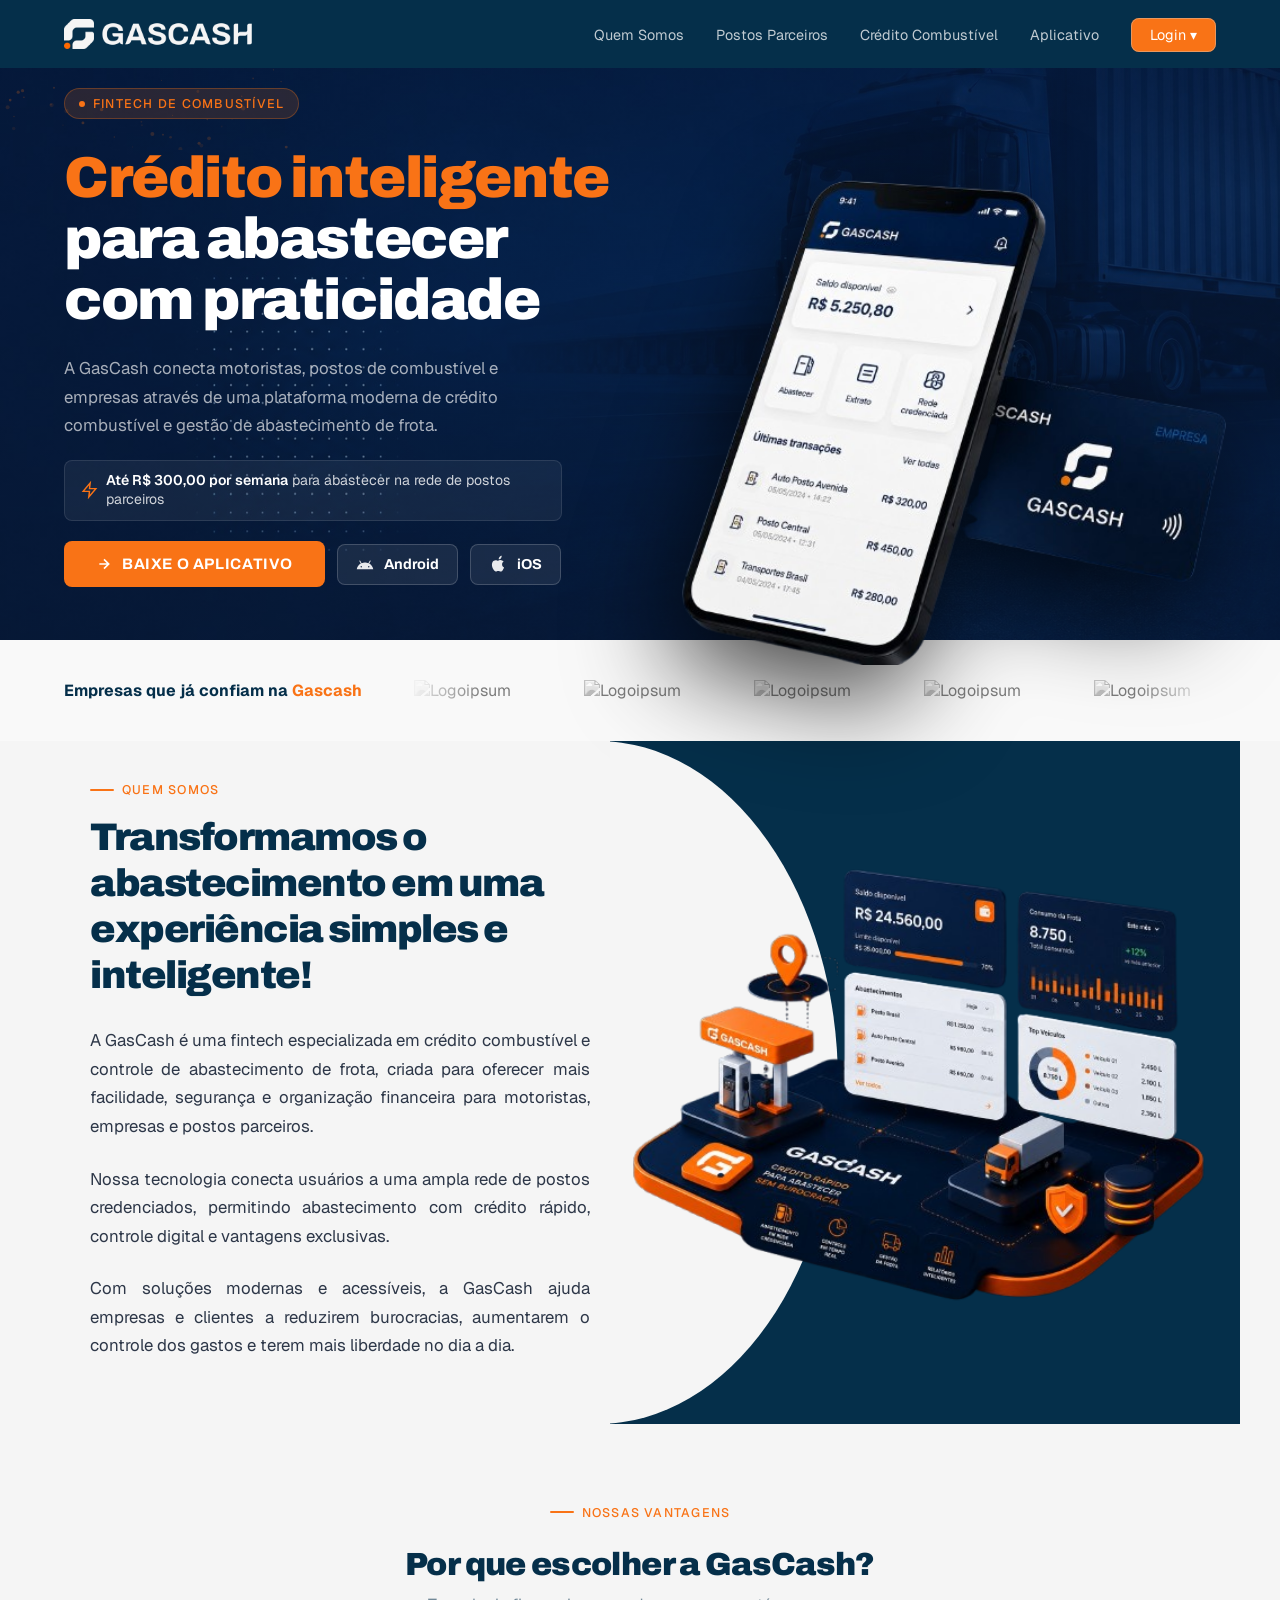
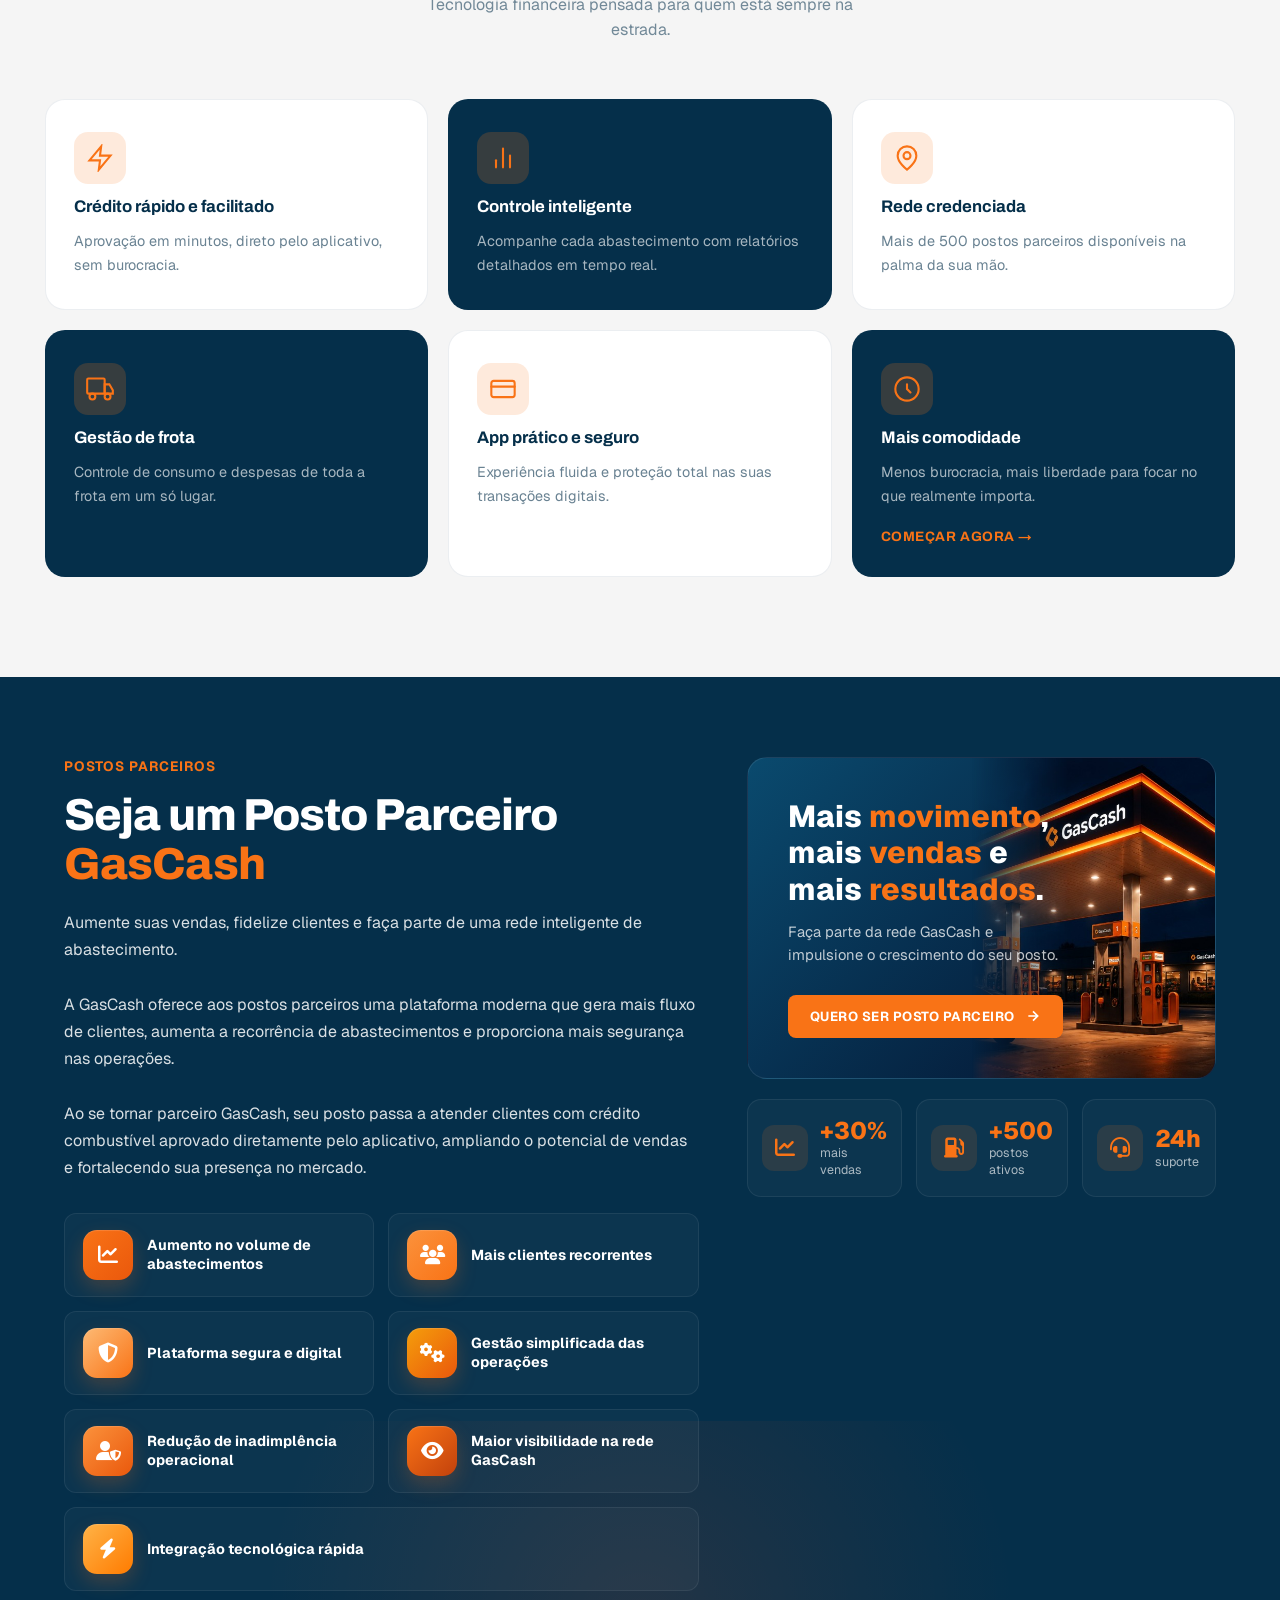
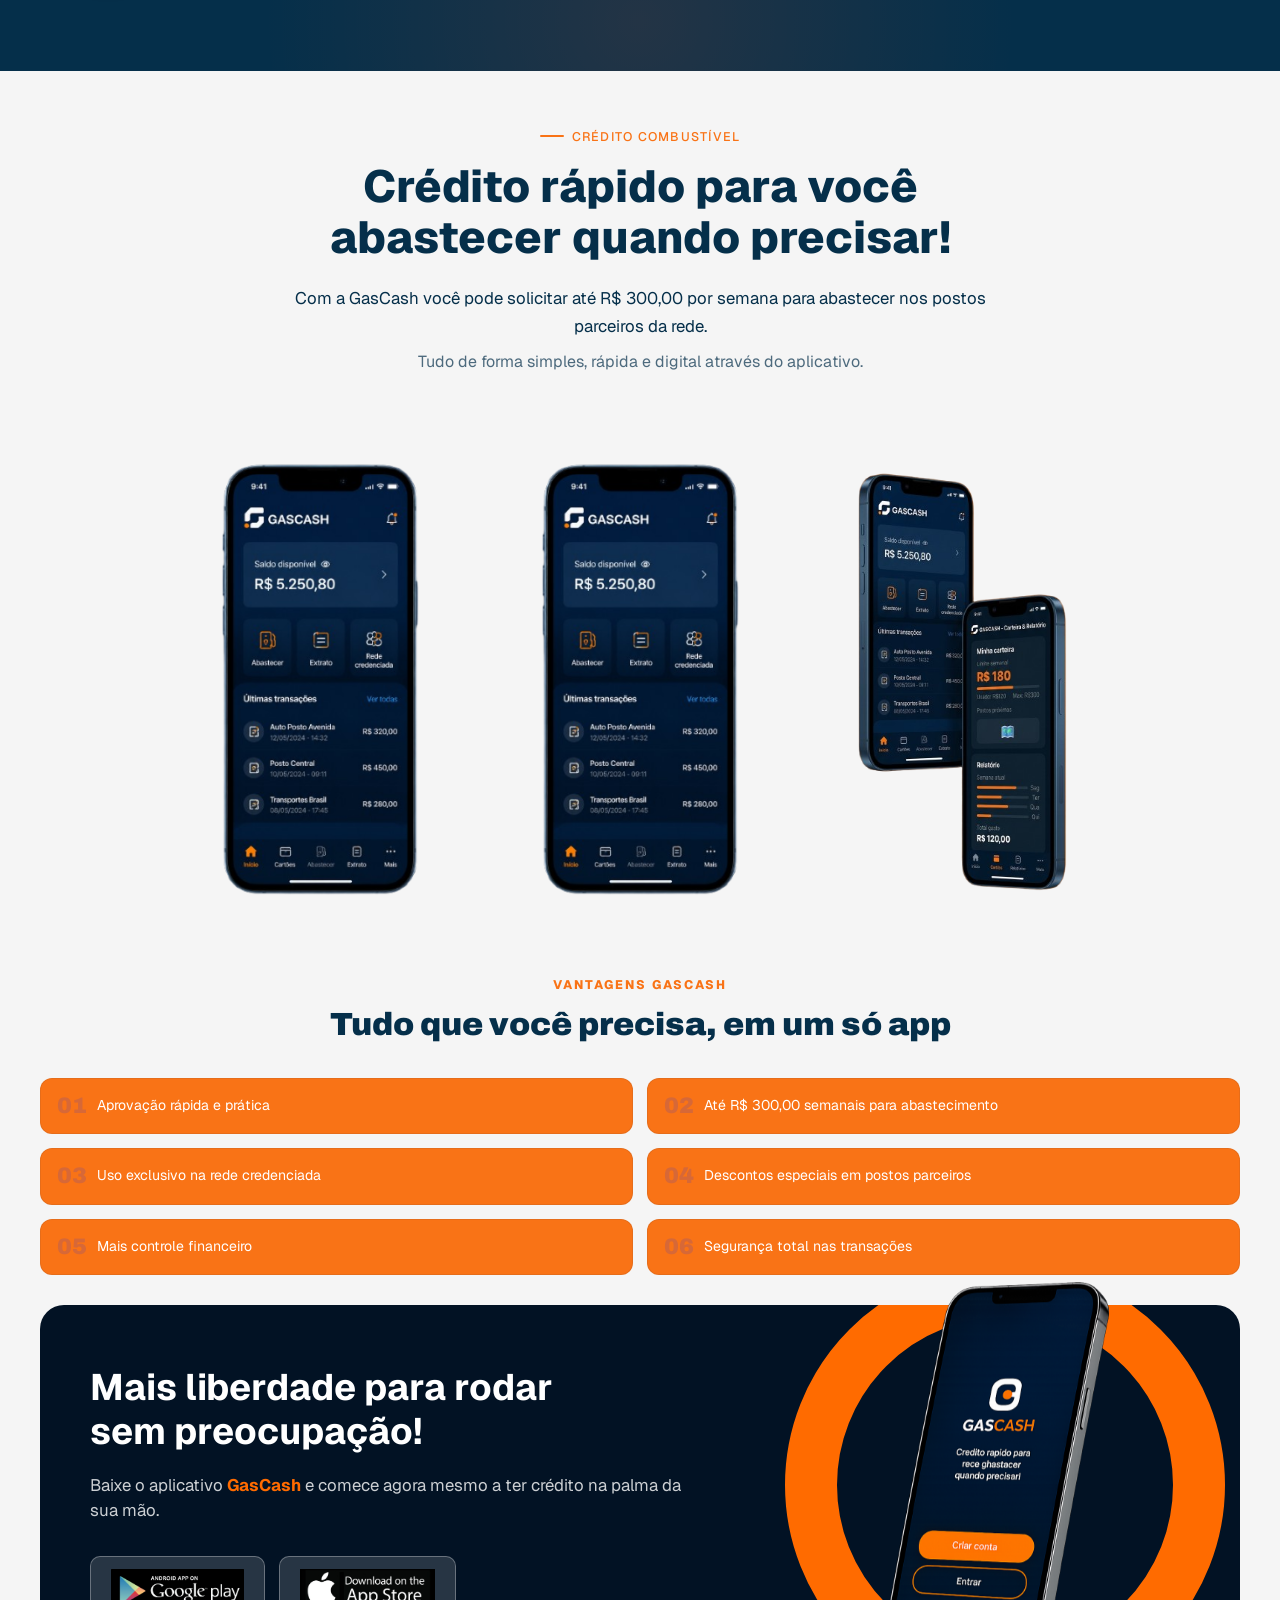
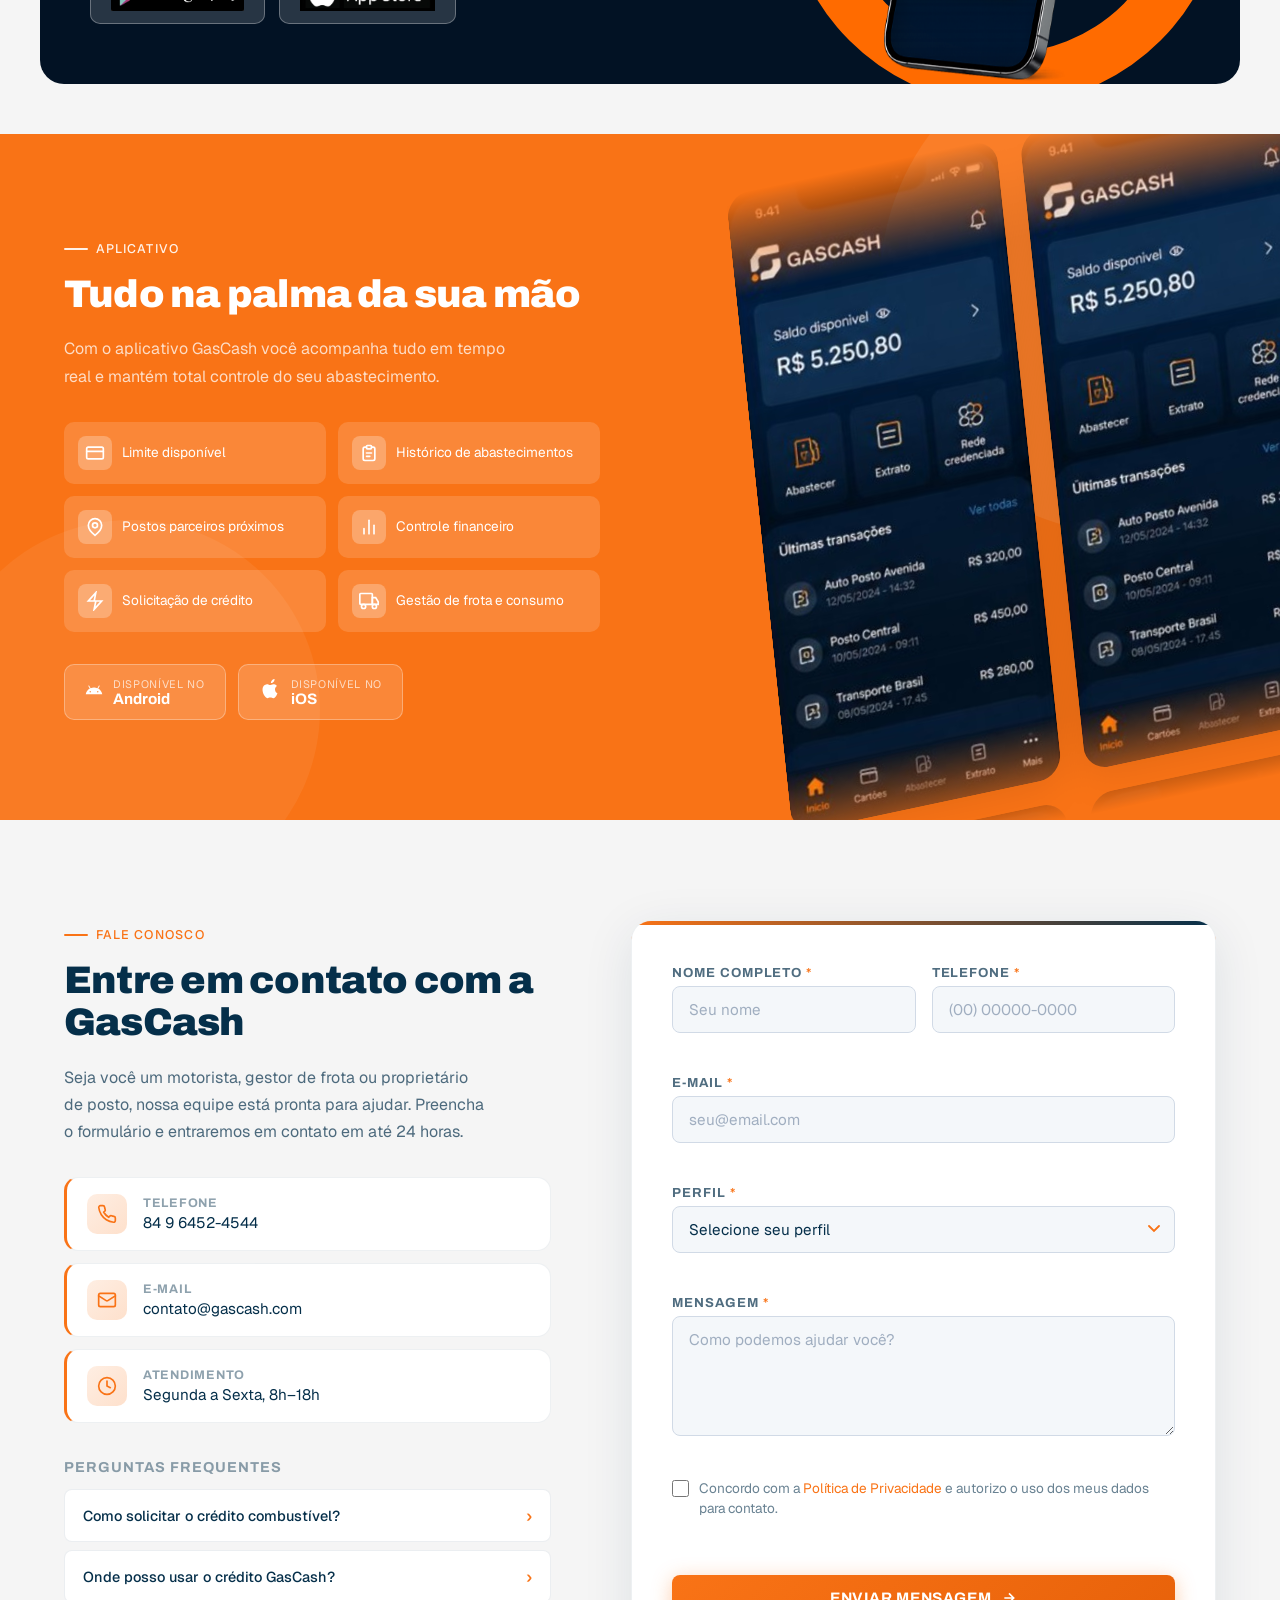
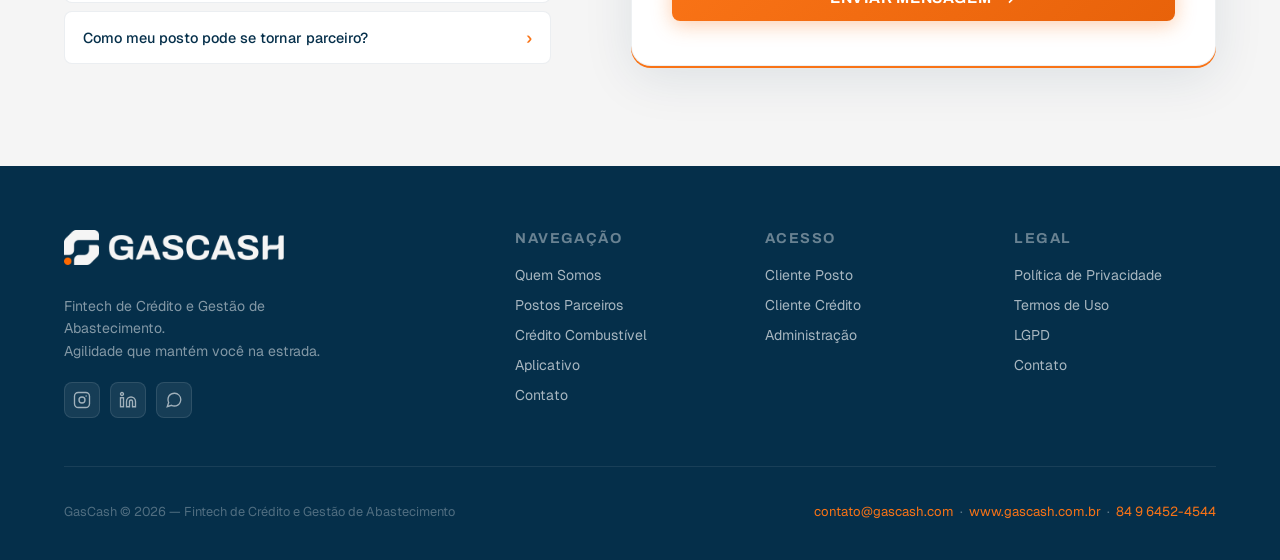
==== commit 973ecbad: "pequena autera" ====
--- a/index.html
+++ b/index.html
@@ -469,9 +469,6 @@
 
       <!-- ═══════════════════════════════════════
            POSTOS PARCEIROS
-           Layout reestruturado:
-           Coluna esquerda  → textos + 6 benefícios (grid 2×3)
-           Coluna direita   → CTA card + mini-stats + 1 benefício extra
       ═══════════════════════════════════════ -->
       <section id="postos" aria-labelledby="postosTitle">
         <div class="section-inner">
@@ -632,16 +629,8 @@
                 </div>
               </div>
             </div>
-            <!-- /postos-content-right -->
-          </div>
-          <!-- /postos-main-grid -->
-
-          <!-- Rodapé da seção -->
-          <div class="postos-footer-text">
-            Tecnologia. Segurança. Resultados.<br />
-            <span>GasCash impulsionando postos de combustíveis.</span>
-          </div>
-        </div>
+          </div>
+         
       </section>
 
       <!-- ═══════════════════════════════════════
--- a/css/stilo.css
+++ b/css/stilo.css
@@ -39,6 +39,7 @@
   /* Fade-in da página */
   animation: pageFadeIn 0.6s ease both;
 }
+
 
 img {
   max-width: 100%;
@@ -1430,7 +1431,6 @@
   color: rgba(255, 255, 255, 0.65);
 }
 
-
 /* Responsividade Básica (Telas menores) */
 @media (max-width: 992px) {
   .postos-main-grid {
@@ -1700,11 +1700,7 @@
     justify-content: center;
   }
   .cta-phone {
-    position: static;
-    width: 240px;
-    margin: 0 auto;
-    bottom: auto;
-    right: auto;
+  display: none;
   }
   .cta-banner::before {
     display: none;
